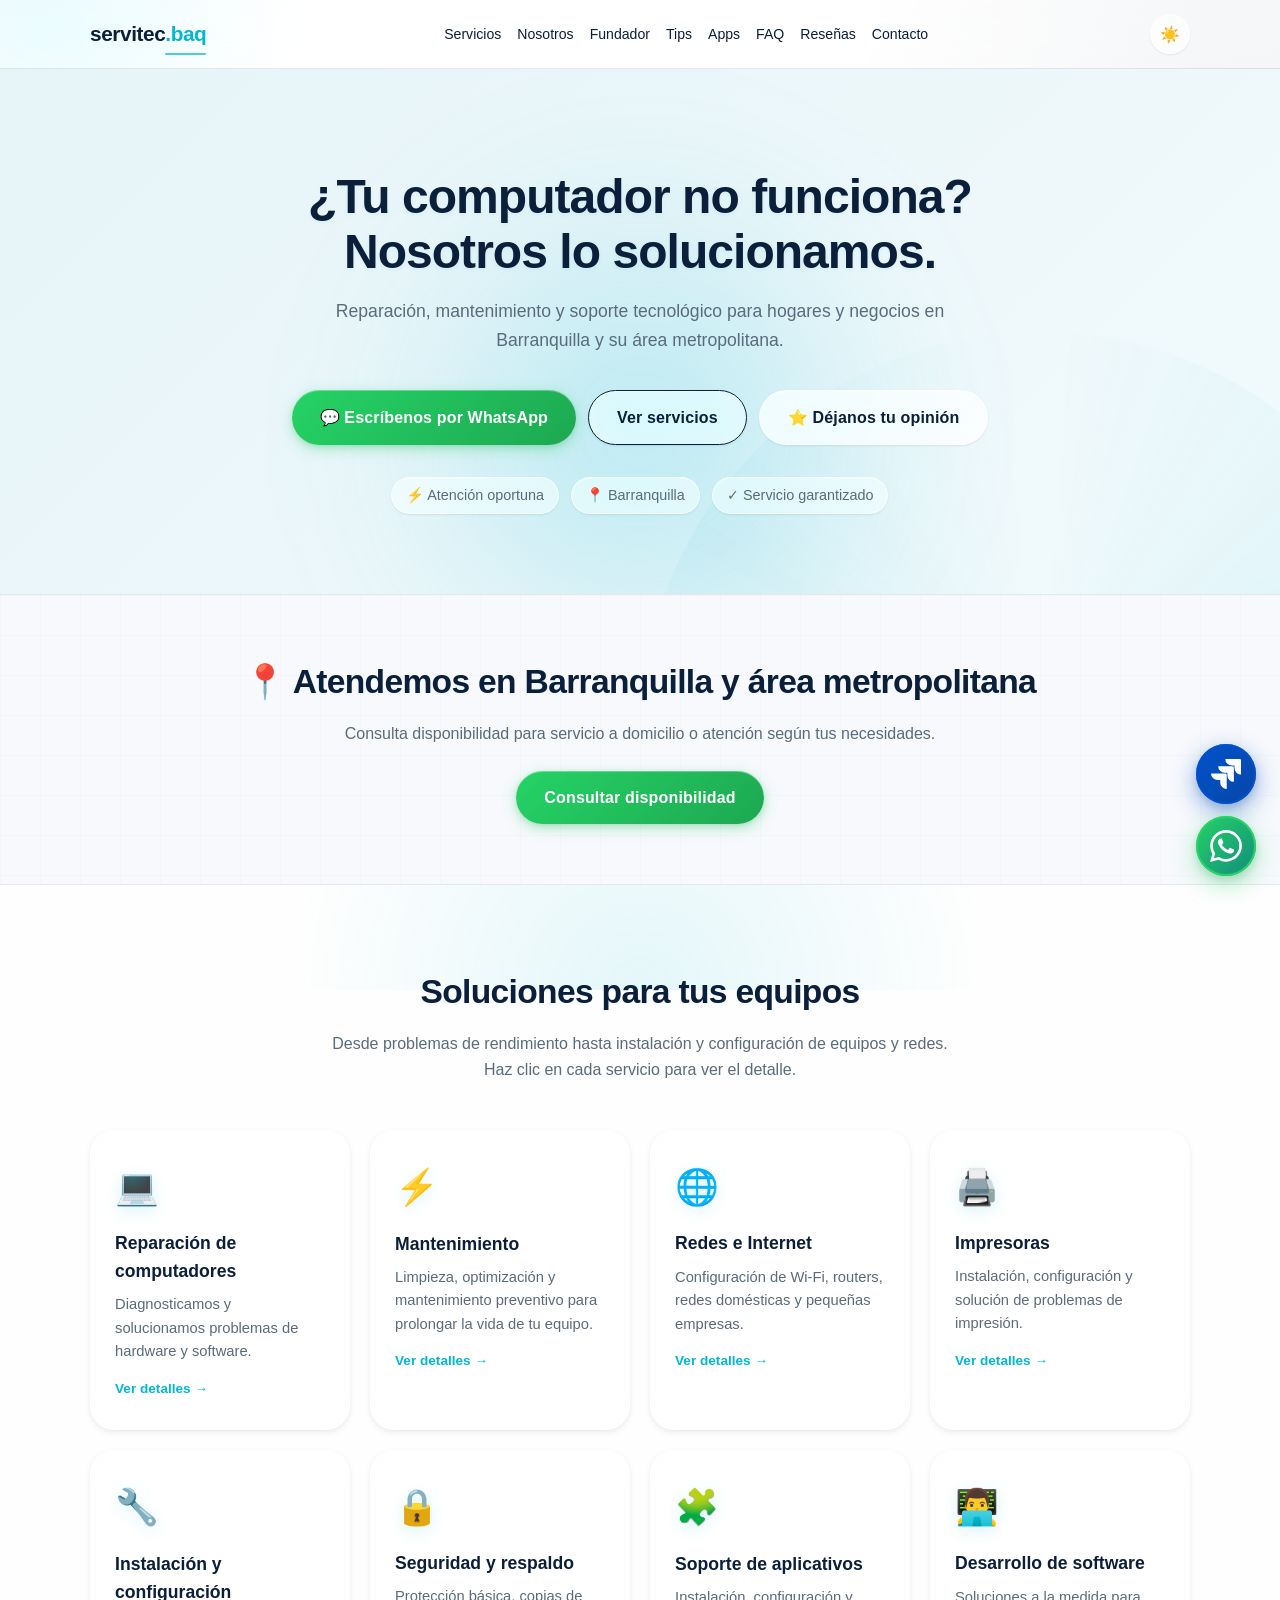
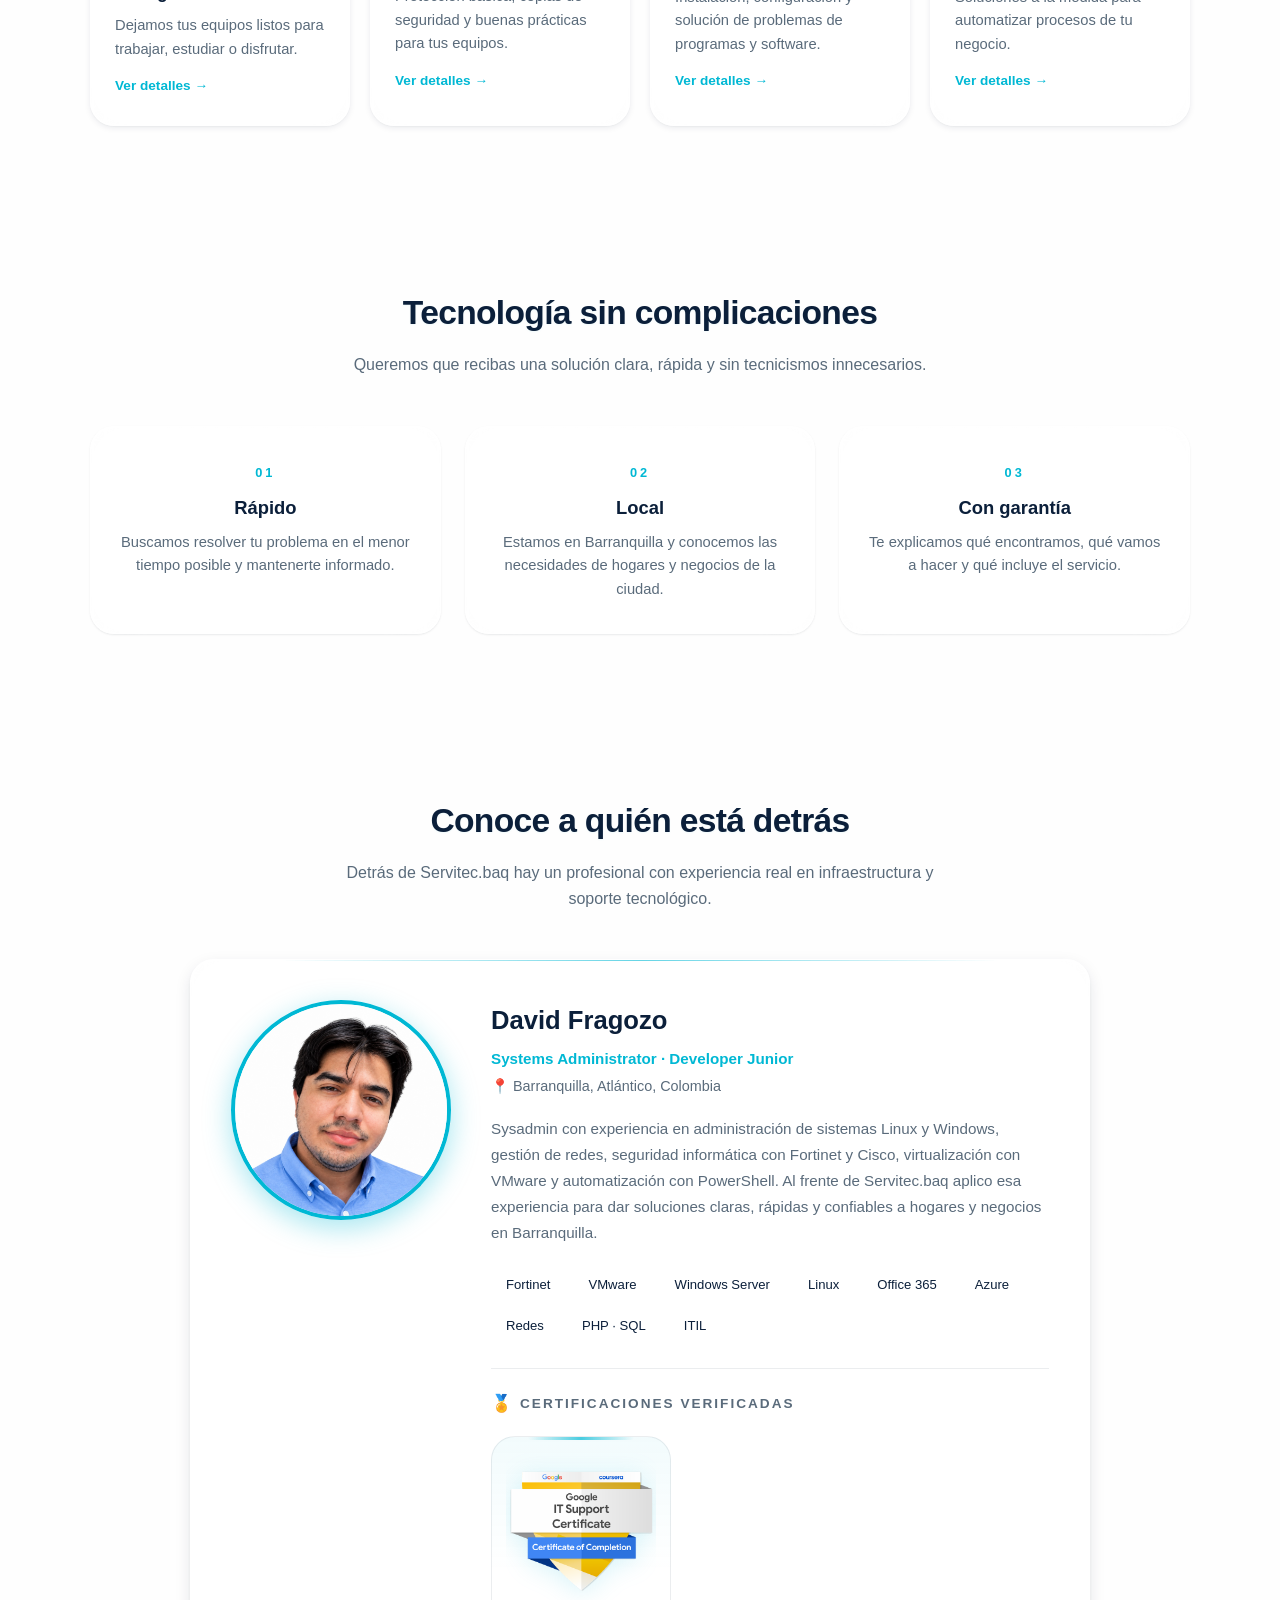
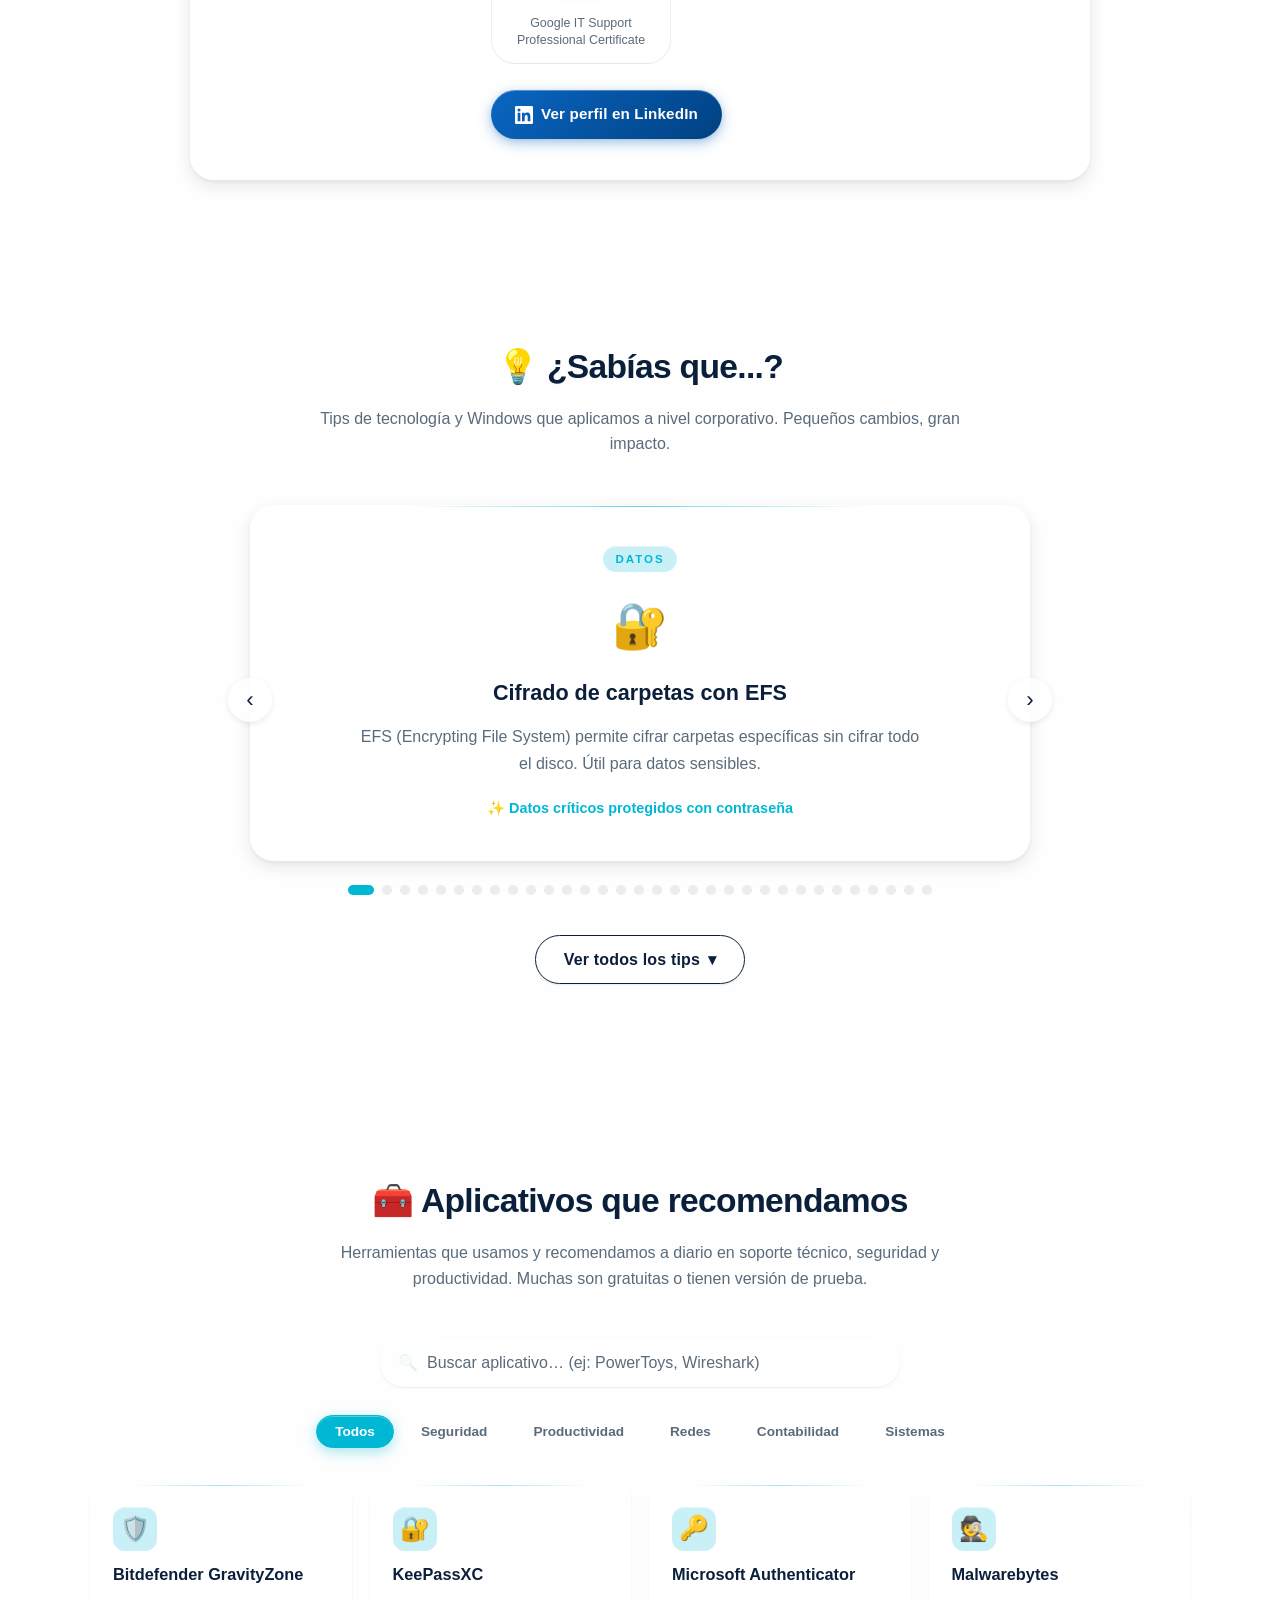
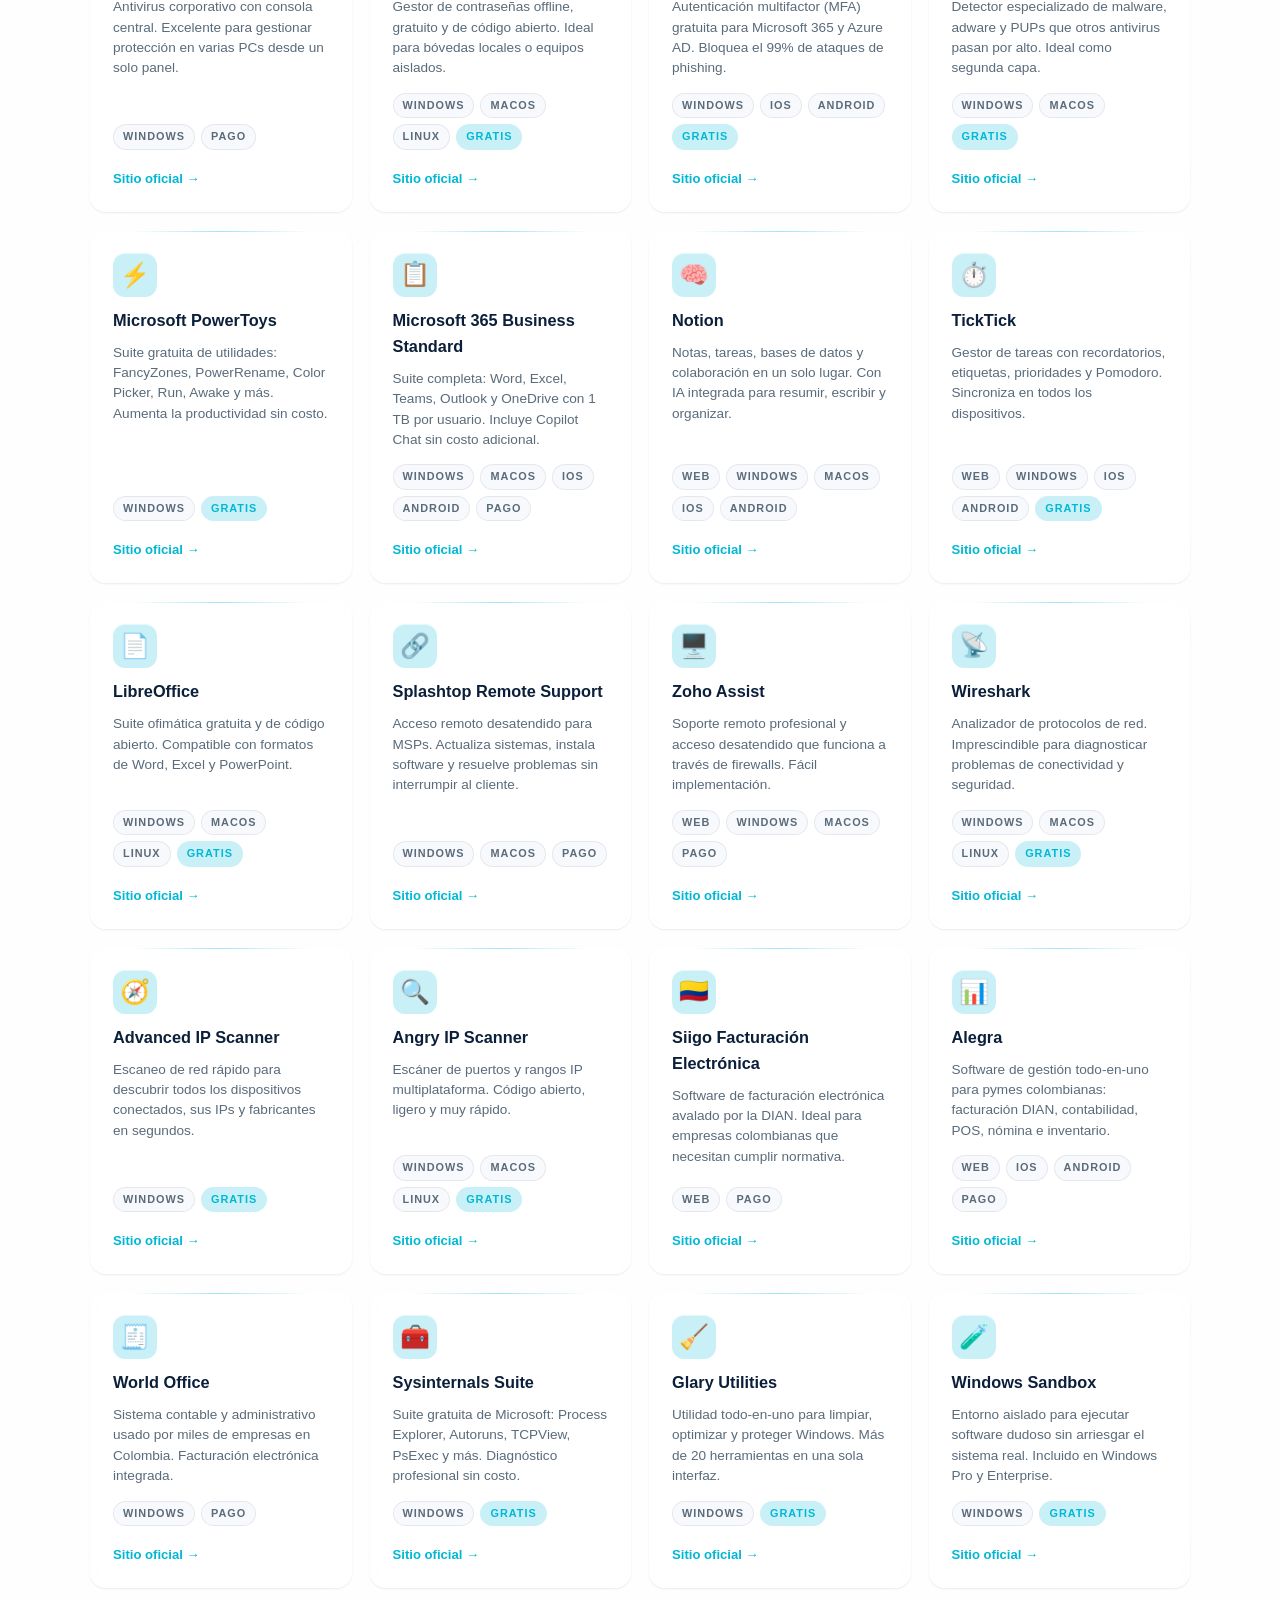
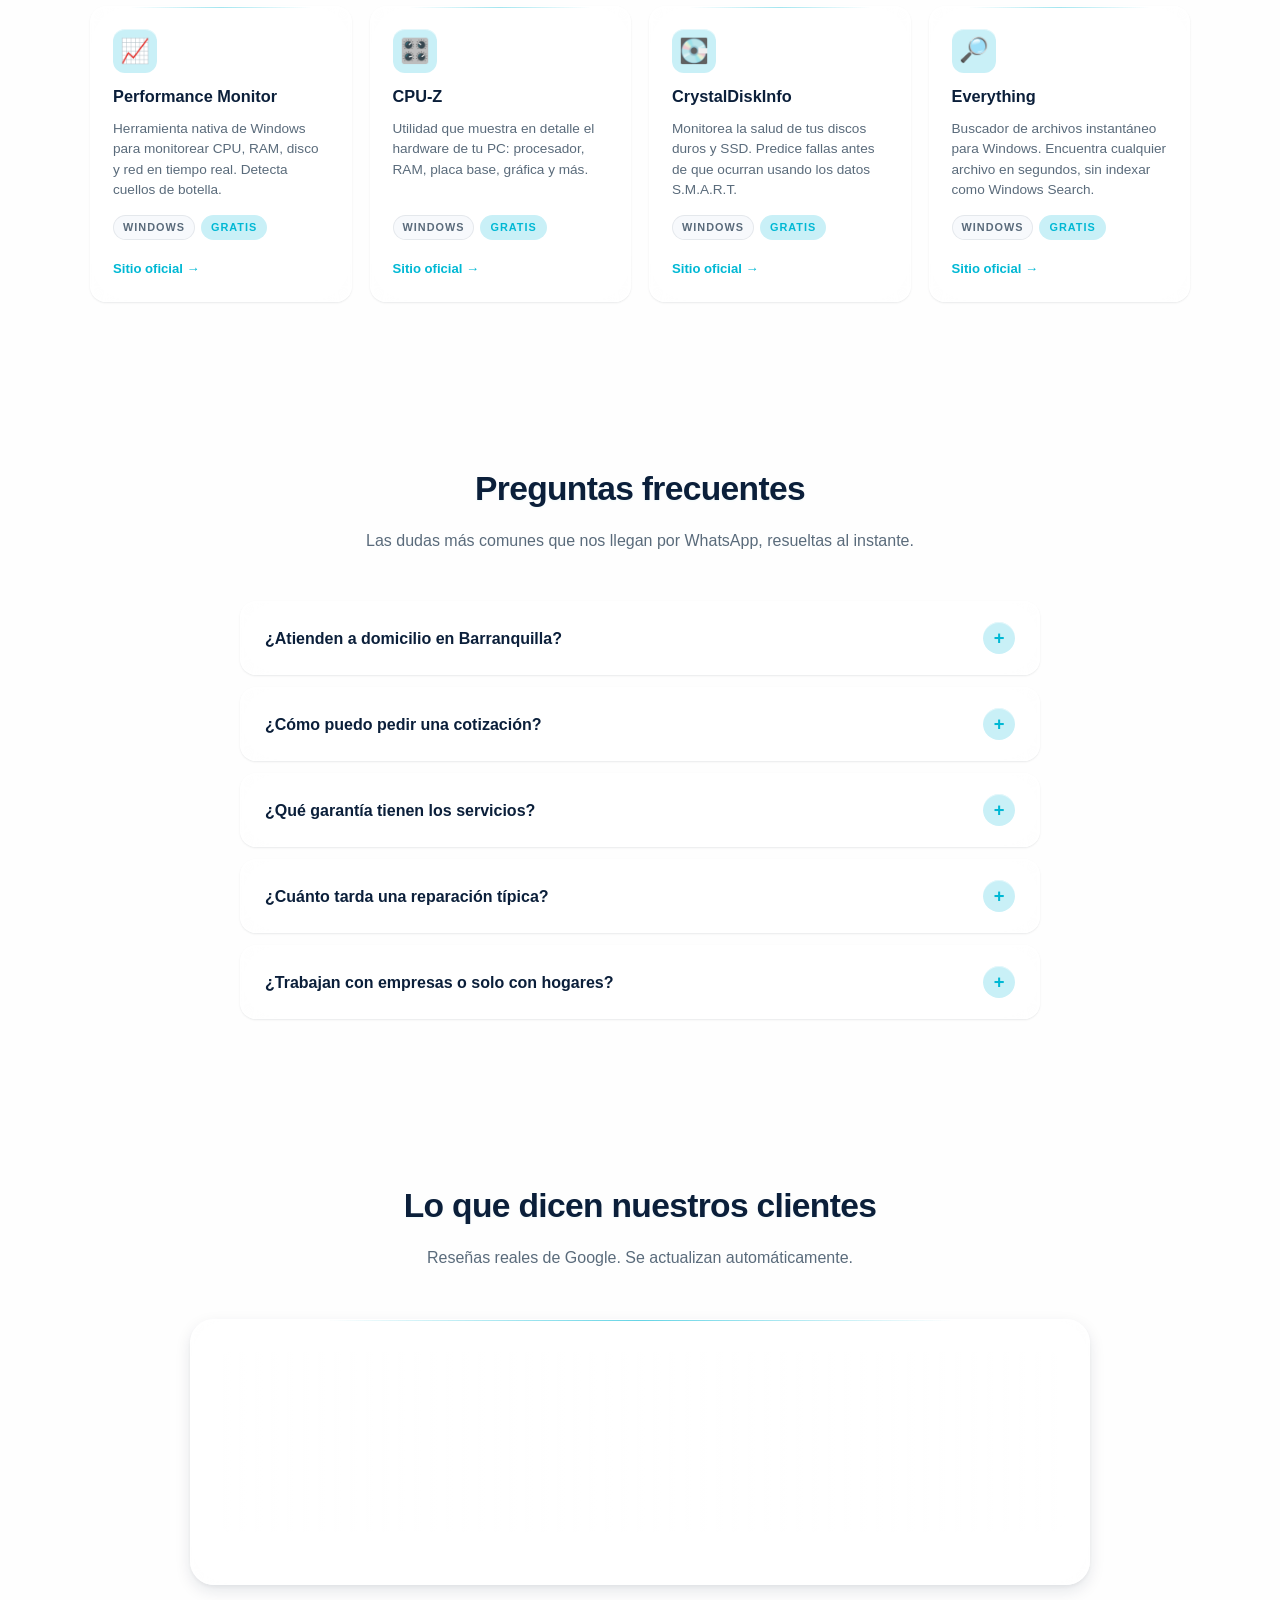
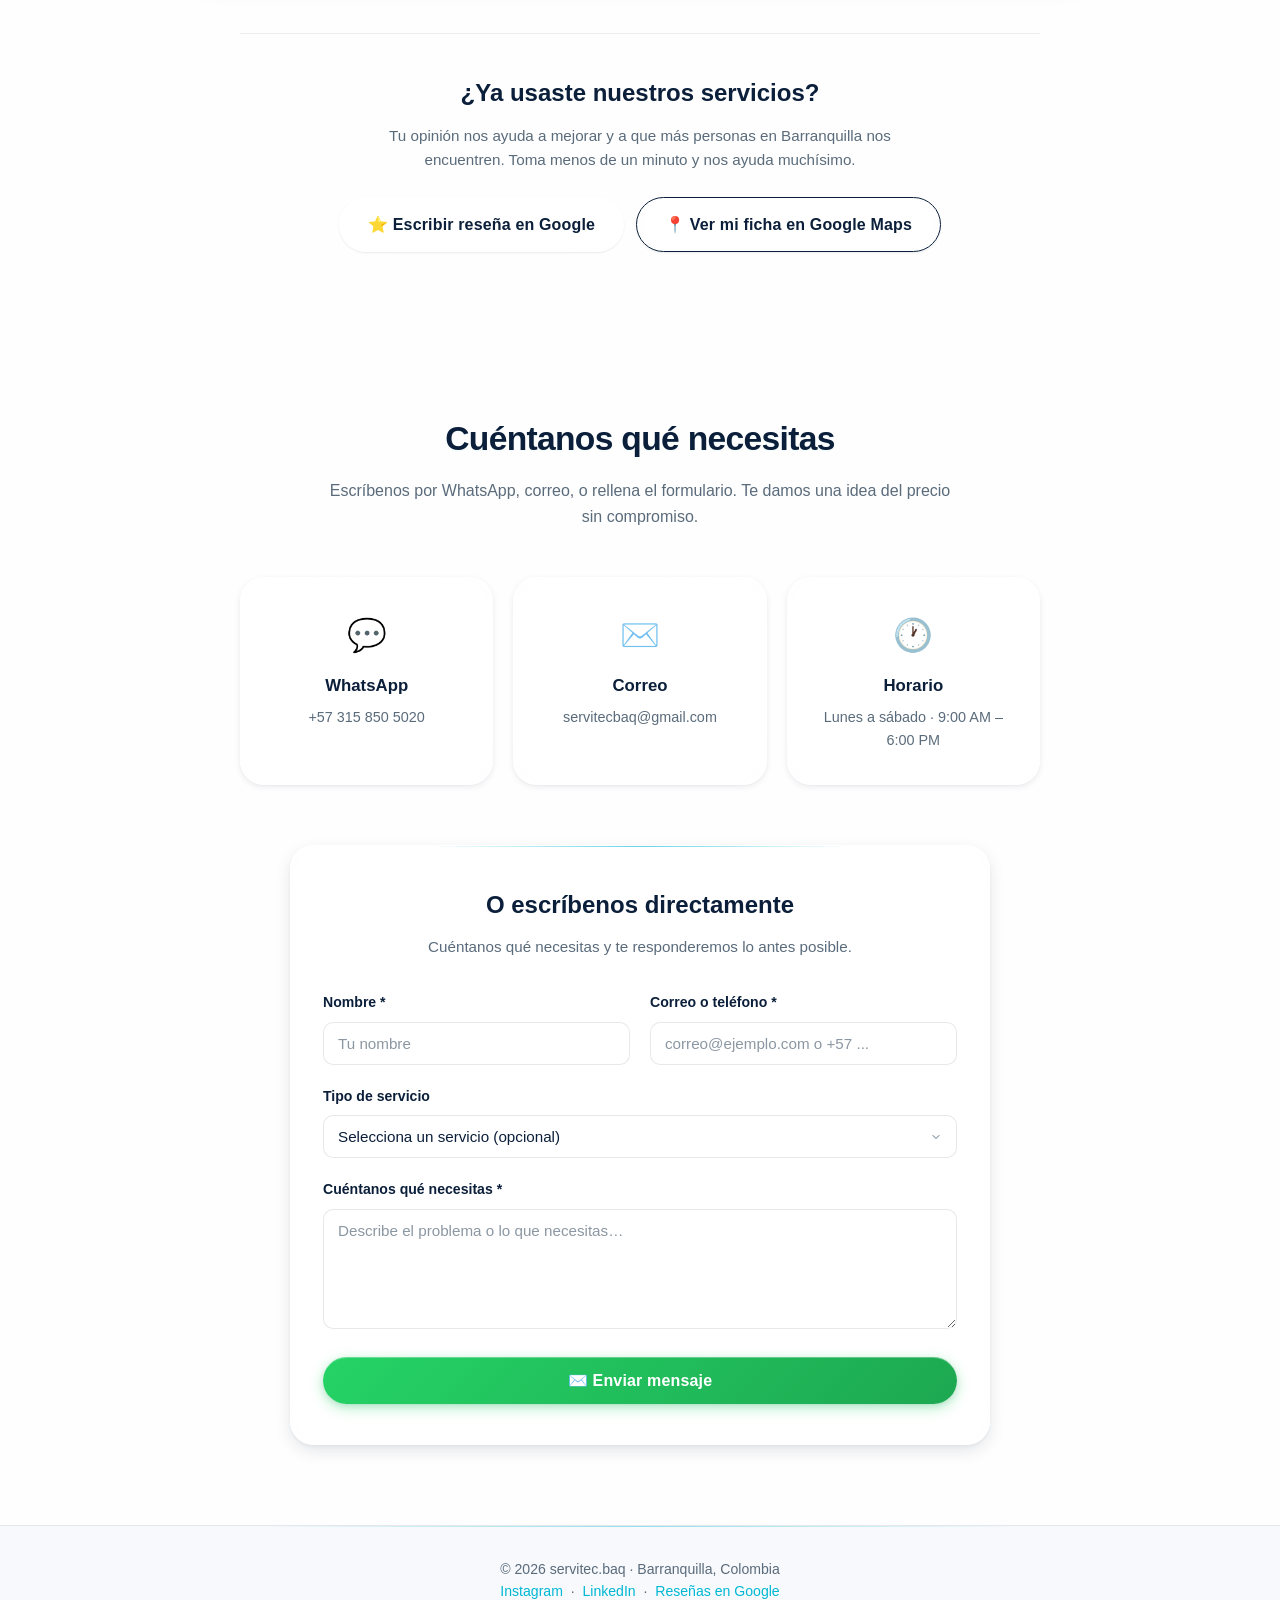
==== index.html @ e76d39bd "Updated index" ====
<!DOCTYPE html>
<html lang="es" data-theme="light">
<head>
  <meta charset="UTF-8">
  <meta name="viewport" content="width=device-width, initial-scale=1.0">

  <title>Reparación de Computadores en Barranquilla | Servitec.baq</title>
  <meta name="description" content="Servicio técnico a domicilio en Barranquilla. Reparación de computadores, redes, impresoras, soporte de aplicativos y desarrollo de software para hogares y negocios.">
  <meta name="keywords" content="reparación de computadores Barranquilla, servicio técnico a domicilio, soporte técnico Barranquilla, redes, impresoras, soporte aplicativos, desarrollo de software, tips windows corporativo">
  <meta name="author" content="Servitec.baq">
  <meta name="robots" content="index, follow">
  <meta name="theme-color" content="#0B1F3A">

  <meta name="google-site-verification" content="UroQP0TYR1nk7Vt3Ws_MzWo_x_mi3C6uYbYdDphph58" />

  <meta property="og:title" content="Servitec.baq - Reparación de Computadores en Barranquilla">
  <meta property="og:description" content="Servicio técnico a domicilio en Barranquilla y área metropolitana. Reparación, mantenimiento, soporte de aplicativos y desarrollo de software.">
  <meta property="og:type" content="website">
  <meta property="og:url" content="https://servitecbaq.com/">
  <meta property="og:locale" content="es_CO">

  <link rel="icon" href="data:image/svg+xml,<svg xmlns='http://www.w3.org/2000/svg' viewBox='0 0 100 100'><text y='.9em' font-size='90'>💻</text></svg>">
  <link rel="sitemap" type="application/xml" title="Sitemap" href="/sitemap.xml">
  <link rel="preload" href="css/styles.css" as="style">

  <script>
    (function() {
      try {
        const savedTheme = localStorage.getItem('theme');
        const prefersDark = window.matchMedia('(prefers-color-scheme: dark)').matches;
        const theme = savedTheme || (prefersDark ? 'dark' : 'light');
        document.documentElement.setAttribute('data-theme', theme);
      } catch (e) {
        document.documentElement.setAttribute('data-theme', 'light');
      }
    })();
  </script>

  <link rel="stylesheet" href="css/styles.css">

  <!-- Schema: LocalBusiness -->
  <script type="application/ld+json">
  {
    "@context": "https://schema.org",
    "@type": "LocalBusiness",
    "name": "Servitec.baq",
    "description": "Servicio técnico a domicilio en Barranquilla. Reparación de computadores, redes, impresoras, soporte de aplicativos y desarrollo de software.",
    "url": "https://servitecbaq.com/",
    "telephone": "+573158505020",
    "email": "servitecbaq@gmail.com",
    "address": {
      "@type": "PostalAddress",
      "addressLocality": "Barranquilla",
      "addressRegion": "Atlántico",
      "addressCountry": "CO"
    },
    "geo": { "@type": "GeoCoordinates", "latitude": 10.96854, "longitude": -74.78132 },
    "areaServed": [
      { "@type": "City", "name": "Barranquilla" },
      { "@type": "City", "name": "Soledad" },
      { "@type": "City", "name": "Puerto Colombia" }
    ],
    "openingHoursSpecification": [
      {
        "@type": "OpeningHoursSpecification",
        "dayOfWeek": ["Monday","Tuesday","Wednesday","Thursday","Friday","Saturday"],
        "opens": "09:00",
        "closes": "18:00"
      }
    ],
    "sameAs": [
      "https://www.instagram.com/servitec.baq",
      "https://wa.me/573158505020",
      "https://www.linkedin.com/in/davidfragozo"
    ],
    "priceRange": "$$",
    "aggregateRating": {
      "@type": "AggregateRating",
      "ratingValue": "5.0",
      "reviewCount": "3",
      "bestRating": "5",
      "worstRating": "1"
    }
  }
  </script>

  <!-- Schema: FAQPage -->
  <script type="application/ld+json">
  {
    "@context": "https://schema.org",
    "@type": "FAQPage",
    "mainEntity": [
      { "@type": "Question", "name": "¿Atienden a domicilio en Barranquilla?", "acceptedAnswer": { "@type": "Answer", "text": "Sí, trabajamos a domicilio en Barranquilla, Soledad, Puerto Colombia y municipios cercanos del área metropolitana." } },
      { "@type": "Question", "name": "¿Cómo puedo pedir una cotización?", "acceptedAnswer": { "@type": "Answer", "text": "Puedes escribirnos por WhatsApp al +57 315 850 5020 y enviarnos una foto o descripción del problema. Te damos una idea del precio sin compromiso." } },
      { "@type": "Question", "name": "¿Qué garantía tienen los servicios?", "acceptedAnswer": { "@type": "Answer", "text": "Te explicamos qué encontramos, qué vamos a hacer y qué incluye el servicio antes de realizarlo. Si algo no queda bien, lo revisamos." } },
      { "@type": "Question", "name": "¿Cuánto tarda una reparación típica?", "acceptedAnswer": { "@type": "Answer", "text": "La mayoría de servicios se resuelven el mismo día o en un plazo de 24 a 48 horas, según la complejidad y la disponibilidad de repuestos." } },
      { "@type": "Question", "name": "¿Trabajan con empresas o solo con hogares?", "acceptedAnswer": { "@type": "Answer", "text": "Atendemos ambos. Tenemos experiencia en soporte a hogares y también en infraestructura, redes y mantenimiento para pequeñas y medianas empresas de Barranquilla." } }
    ]
  }
  </script>
</head>
<body>

  <!-- Botón flotante de WhatsApp -->
  <a href="https://wa.me/573158505020?text=Hola%20Servitec.baq%2C%20necesito%20ayuda%20con%20mi%20computador"
     class="whatsapp-float"
     target="_blank"
     rel="noopener"
     aria-label="Escríbenos por WhatsApp">
    <svg xmlns="http://www.w3.org/2000/svg" viewBox="0 0 24 24" width="28" height="28" fill="currentColor" aria-hidden="true">
      <path d="M17.472 14.382c-.297-.149-1.758-.867-2.03-.967-.273-.099-.471-.148-.67.15-.197.297-.767.966-.94 1.164-.173.199-.347.223-.644.075-.297-.15-1.255-.463-2.39-1.475-.883-.788-1.48-1.761-1.653-2.059-.173-.297-.018-.458.13-.606.134-.133.298-.347.446-.52.149-.174.198-.298.298-.497.099-.198.05-.371-.025-.52-.075-.149-.669-1.612-.916-2.207-.242-.579-.487-.5-.669-.51-.173-.008-.371-.01-.57-.01-.198 0-.52.074-.792.372-.272.297-1.04 1.016-1.04 2.479 0 1.462 1.065 2.875 1.213 3.074.149.198 2.096 3.2 5.077 4.487.709.306 1.262.489 1.694.625.712.227 1.36.195 1.871.118.571-.085 1.758-.719 2.006-1.413.248-.694.248-1.289.173-1.413-.074-.124-.272-.198-.57-.347m-5.421 7.403h-.004a9.87 9.87 0 01-5.031-1.378l-.361-.214-3.741.982.998-3.648-.235-.374a9.86 9.86 0 01-1.51-5.26c.001-5.45 4.436-9.884 9.888-9.884 2.64 0 5.122 1.03 6.988 2.898a9.825 9.825 0 012.893 6.994c-.003 5.45-4.437 9.884-9.885 9.884m8.413-18.297A11.815 11.815 0 0012.05 0C5.495 0 .16 5.335.157 11.892c0 2.096.547 4.142 1.588 5.945L.057 24l6.305-1.654a11.882 11.882 0 005.683 1.448h.005c6.554 0 11.89-5.335 11.893-11.893a11.821 11.821 0 00-3.48-8.413z"/>
    </svg>
  </a>

  <!-- Botón flotante de Jira Service Management -->
  <button type="button"
          class="jira-float"
          id="jiraFloatBtn"
          aria-label="Abrir formulario de soporte técnico"
          title="Abrir ticket de soporte técnico">
    <svg xmlns="http://www.w3.org/2000/svg" viewBox="0 0 24 24" width="30" height="30" fill="currentColor" aria-hidden="true">
      <path d="M11.571 11.513H0a5.218 5.218 0 0 0 5.232 5.215h2.13v2.057A5.215 5.215 0 0 0 12.575 24V12.518a1.005 1.005 0 0 0-1.005-1.005zm5.723-5.756H5.736a5.215 5.215 0 0 0 5.215 5.214h2.129v2.058a5.218 5.218 0 0 0 5.215 5.214V6.758a1.001 1.001 0 0 0-1.001-1.001zM23.013 0H11.455a5.215 5.215 0 0 0 5.215 5.215h2.129v2.057A5.215 5.215 0 0 0 24 12.483V1.005A1.001 1.001 0 0 0 23.013 0z"/>
    </svg>
  </button>

  <!-- Header -->
  <header class="header">
    <div class="container header-inner">
      <a href="#inicio" class="logo">servitec<span>.baq</span></a>
      <nav class="nav" id="nav">
        <a href="#servicios">Servicios</a>
        <a href="#nosotros">Nosotros</a>
        <a href="#fundador">Fundador</a>
        <a href="#tips">Tips</a>
        <a href="#apps">Apps</a>
        <a href="#faq">FAQ</a>
        <a href="#resenas">Reseñas</a>
        <a href="#contacto">Contacto</a>
      </nav>
      <div class="header-actions">
        <button class="theme-toggle" id="themeToggle" aria-label="Cambiar tema claro/oscuro" title="Cambiar tema">
          <span class="theme-icon-light">☀️</span>
          <span class="theme-icon-dark">🌙</span>
        </button>
        <button class="nav-toggle" id="navToggle" aria-label="Abrir menú">☰</button>
      </div>
    </div>
  </header>

  <!-- Hero -->
  <section class="hero" id="inicio">
    <div class="container">
      <h1>¿Tu computador no funciona?<br>Nosotros lo solucionamos.</h1>
      <p class="hero-subtitle">Reparación, mantenimiento y soporte tecnológico para hogares y negocios en Barranquilla y su área metropolitana.</p>
      <div class="hero-cta">
        <a href="https://wa.me/573158505020?text=Hola%2C%20necesito%20servicio%20t%C3%A9cnico"
           class="btn btn-whatsapp" target="_blank" rel="noopener">
          💬 Escríbenos por WhatsApp
        </a>
        <a href="#servicios" class="btn btn-outline">Ver servicios</a>
        <a href="https://g.page/r/CRBuazdosaVREAE/review"
           class="btn btn-review" target="_blank" rel="noopener">
          ⭐ Déjanos tu opinión
        </a>
      </div>
      <div class="hero-badges">
        <span>⚡ Atención oportuna</span>
        <span>📍 Barranquilla</span>
        <span>✓ Servicio garantizado</span>
      </div>
    </div>
  </section>

  <!-- Cobertura -->
  <section class="coverage">
    <div class="container">
      <h2 class="section-title">📍 Atendemos en Barranquilla y área metropolitana</h2>
      <p class="section-subtitle">Consulta disponibilidad para servicio a domicilio o atención según tus necesidades.</p>
      <a href="https://wa.me/573158505020?text=Hola%2C%20quisiera%20saber%20si%20atienden%20en%20mi%20zona"
         class="btn btn-whatsapp" target="_blank" rel="noopener">
        Consultar disponibilidad
      </a>
    </div>
  </section>

  <!-- Servicios -->
  <section class="services" id="servicios">
    <div class="container">
      <h2 class="section-title">Soluciones para tus equipos</h2>
      <p class="section-subtitle">Desde problemas de rendimiento hasta instalación y configuración de equipos y redes. Haz clic en cada servicio para ver el detalle.</p>

      <div class="services-grid">
        <article class="service-card" data-service="reparacion" tabindex="0" role="button" aria-label="Ver detalle de Reparación de computadores">
          <div class="service-icon">💻</div>
          <h3>Reparación de computadores</h3>
          <p>Diagnosticamos y solucionamos problemas de hardware y software.</p>
          <span class="service-more">Ver detalles →</span>
        </article>
        <article class="service-card" data-service="mantenimiento" tabindex="0" role="button" aria-label="Ver detalle de Mantenimiento">
          <div class="service-icon">⚡</div>
          <h3>Mantenimiento</h3>
          <p>Limpieza, optimización y mantenimiento preventivo para prolongar la vida de tu equipo.</p>
          <span class="service-more">Ver detalles →</span>
        </article>
        <article class="service-card" data-service="redes" tabindex="0" role="button" aria-label="Ver detalle de Redes e Internet">
          <div class="service-icon">🌐</div>
          <h3>Redes e Internet</h3>
          <p>Configuración de Wi-Fi, routers, redes domésticas y pequeñas empresas.</p>
          <span class="service-more">Ver detalles →</span>
        </article>
        <article class="service-card" data-service="impresoras" tabindex="0" role="button" aria-label="Ver detalle de Impresoras">
          <div class="service-icon">🖨️</div>
          <h3>Impresoras</h3>
          <p>Instalación, configuración y solución de problemas de impresión.</p>
          <span class="service-more">Ver detalles →</span>
        </article>
        <article class="service-card" data-service="instalacion" tabindex="0" role="button" aria-label="Ver detalle de Instalación y configuración">
          <div class="service-icon">🔧</div>
          <h3>Instalación y configuración</h3>
          <p>Dejamos tus equipos listos para trabajar, estudiar o disfrutar.</p>
          <span class="service-more">Ver detalles →</span>
        </article>
        <article class="service-card" data-service="seguridad" tabindex="0" role="button" aria-label="Ver detalle de Seguridad y respaldo">
          <div class="service-icon">🔒</div>
          <h3>Seguridad y respaldo</h3>
          <p>Protección básica, copias de seguridad y buenas prácticas para tus equipos.</p>
          <span class="service-more">Ver detalles →</span>
        </article>
        <article class="service-card" data-service="aplicativos" tabindex="0" role="button" aria-label="Ver detalle de Soporte de aplicativos">
          <div class="service-icon">🧩</div>
          <h3>Soporte de aplicativos</h3>
          <p>Instalación, configuración y solución de problemas de programas y software.</p>
          <span class="service-more">Ver detalles →</span>
        </article>
        <article class="service-card" data-service="desarrollo" tabindex="0" role="button" aria-label="Ver detalle de Desarrollo de software">
          <div class="service-icon">👨‍💻</div>
          <h3>Desarrollo de software</h3>
          <p>Soluciones a la medida para automatizar procesos de tu negocio.</p>
          <span class="service-more">Ver detalles →</span>
        </article>
      </div>
    </div>
  </section>

  <!-- Por qué elegirnos -->
  <section class="why-us" id="nosotros">
    <div class="container">
      <h2 class="section-title">Tecnología sin complicaciones</h2>
      <p class="section-subtitle">Queremos que recibas una solución clara, rápida y sin tecnicismos innecesarios.</p>
      <div class="features-grid">
        <div class="feature">
          <span class="feature-number">01</span>
          <h3>Rápido</h3>
          <p>Buscamos resolver tu problema en el menor tiempo posible y mantenerte informado.</p>
        </div>
        <div class="feature">
          <span class="feature-number">02</span>
          <h3>Local</h3>
          <p>Estamos en Barranquilla y conocemos las necesidades de hogares y negocios de la ciudad.</p>
        </div>
        <div class="feature">
          <span class="feature-number">03</span>
          <h3>Con garantía</h3>
          <p>Te explicamos qué encontramos, qué vamos a hacer y qué incluye el servicio.</p>
        </div>
      </div>
    </div>
  </section>

  <!-- Fundador -->
  <section class="founder" id="fundador">
    <div class="container">
      <h2 class="section-title">Conoce a quién está detrás</h2>
      <p class="section-subtitle">Detrás de Servitec.baq hay un profesional con experiencia real en infraestructura y soporte tecnológico.</p>

      <div class="founder-card">
        <div class="founder-photo">
          <img src="img/david.jpg" alt="David Fragozo, fundador de Servitec.baq" loading="lazy" decoding="async">
        </div>
        <div class="founder-info">
          <h3>David Fragozo</h3>
          <p class="founder-role">Systems Administrator · Developer Junior</p>
          <p class="founder-location">📍 Barranquilla, Atlántico, Colombia</p>
          <p class="founder-bio">
            Sysadmin con experiencia en administración de sistemas Linux y Windows, gestión de redes,
            seguridad informática con Fortinet y Cisco, virtualización con VMware y automatización con PowerShell.
            Al frente de Servitec.baq aplico esa experiencia para dar soluciones claras, rápidas y confiables
            a hogares y negocios en Barranquilla.
          </p>
          <div class="founder-skills">
            <span>Fortinet</span>
            <span>VMware</span>
            <span>Windows Server</span>
            <span>Linux</span>
            <span>Office 365</span>
            <span>Azure</span>
            <span>Redes</span>
            <span>PHP · SQL</span>
            <span>ITIL</span>
          </div>

          <div class="founder-certs">
            <h4 class="founder-certs-title">
              <span aria-hidden="true">🏅</span> Certificaciones verificadas
            </h4>
            <div class="founder-certs-grid">
              <a href="https://www.credly.com/badges/c98f5dc1-7de0-4c18-96d7-27d513a103b8"
                 class="cert-badge"
                 target="_blank"
                 rel="noopener"
                 aria-label="Ver certificación Google IT Support Professional Certificate en Credly">
                <div class="cert-embed">
                  <img src="img/google-it-support.png"
                       alt="Badge de Google IT Support Professional Certificate"
                       loading="lazy"
                       decoding="async"
                       width="1000"
                       height="1000">
                </div>
                <p class="cert-name">Google IT Support Professional Certificate</p>
              </a>
            </div>
          </div>

          <a href="https://www.linkedin.com/in/davidfragozo"
             class="btn btn-linkedin" target="_blank" rel="noopener">
            <svg xmlns="http://www.w3.org/2000/svg" width="18" height="18" viewBox="0 0 24 24" fill="currentColor" aria-hidden="true">
              <path d="M20.447 20.452h-3.554v-5.569c0-1.328-.027-3.037-1.852-3.037-1.853 0-2.136 1.445-2.136 2.939v5.667H9.351V9h3.414v1.561h.046c.477-.9 1.637-1.85 3.37-1.85 3.601 0 4.267 2.37 4.267 5.455v6.286zM5.337 7.433a2.062 2.062 0 01-2.063-2.065 2.063 2.063 0 112.063 2.065zm1.782 13.019H3.555V9h3.564v11.452zM22.225 0H1.771C.792 0 0 .774 0 1.729v20.542C0 23.227.792 24 1.771 24h20.451C23.2 24 24 23.227 24 22.271V1.729C24 .774 23.2 0 22.222 0h.003z"/>
            </svg>
            Ver perfil en LinkedIn
          </a>
        </div>
      </div>
    </div>
  </section>

  <!-- Tips -->
  <section class="tips" id="tips">
    <div class="container">
      <h2 class="section-title">💡 ¿Sabías que...?</h2>
      <p class="section-subtitle">
        Tips de tecnología y Windows que aplicamos a nivel corporativo. Pequeños cambios, gran impacto.
      </p>

      <div class="tip-carousel" id="tipCarousel">
        <div class="tip-track" id="tipTrack"></div>
        <button class="tip-nav tip-nav-prev" id="tipPrev" aria-label="Tip anterior">‹</button>
        <button class="tip-nav tip-nav-next" id="tipNext" aria-label="Tip siguiente">›</button>
        <div class="tip-dots" id="tipDots"></div>
      </div>

      <button class="btn btn-outline tips-expand-btn" id="tipsExpandBtn" aria-expanded="false">
        <span class="tips-expand-text">Ver todos los tips</span> <span class="tips-expand-icon">▾</span>
      </button>

      <div class="tips-grid-wrapper" id="tipsGridWrapper">
        <div class="tips-grid" id="tipsGrid"></div>
      </div>
    </div>
  </section>

  <!-- Aplicativos -->
  <section class="apps" id="apps">
    <div class="container">
      <h2 class="section-title">🧰 Aplicativos que recomendamos</h2>
      <p class="section-subtitle">
        Herramientas que usamos y recomendamos a diario en soporte técnico, seguridad y productividad.
        Muchas son gratuitas o tienen versión de prueba.
      </p>

      <div class="apps-search">
        <input type="search" id="appsSearch" class="apps-search-input"
               placeholder="Buscar aplicativo… (ej: PowerToys, Wireshark)"
               aria-label="Buscar aplicativo">
      </div>

      <div class="apps-filters" id="appsFilters">
        <button class="apps-filter active" data-category="all">Todos</button>
      </div>

      <div class="apps-grid" id="appsGrid"></div>

      <p class="apps-empty" id="appsEmpty" hidden>
        No encontramos aplicativos con ese criterio. Prueba con otra búsqueda.
      </p>
    </div>
  </section>

  <!-- FAQ -->
  <section class="faq" id="faq">
    <div class="container">
      <h2 class="section-title">Preguntas frecuentes</h2>
      <p class="section-subtitle">Las dudas más comunes que nos llegan por WhatsApp, resueltas al instante.</p>

      <div class="faq-list">
        <details class="faq-item">
          <summary>
            <span>¿Atienden a domicilio en Barranquilla?</span>
            <span class="faq-icon" aria-hidden="true">+</span>
          </summary>
          <div class="faq-answer">
            Sí, trabajamos a domicilio en Barranquilla, Soledad, Puerto Colombia y municipios cercanos del área metropolitana.
          </div>
        </details>
        <details class="faq-item">
          <summary>
            <span>¿Cómo puedo pedir una cotización?</span>
            <span class="faq-icon" aria-hidden="true">+</span>
          </summary>
          <div class="faq-answer">
            Puedes escribirnos por WhatsApp al +57 315 850 5020 y enviarnos una foto o descripción del problema. Te damos una idea del precio sin compromiso.
          </div>
        </details>
        <details class="faq-item">
          <summary>
            <span>¿Qué garantía tienen los servicios?</span>
            <span class="faq-icon" aria-hidden="true">+</span>
          </summary>
          <div class="faq-answer">
            Te explicamos qué encontramos, qué vamos a hacer y qué incluye el servicio antes de realizarlo. Si algo no queda bien, lo revisamos.
          </div>
        </details>
        <details class="faq-item">
          <summary>
            <span>¿Cuánto tarda una reparación típica?</span>
            <span class="faq-icon" aria-hidden="true">+</span>
          </summary>
          <div class="faq-answer">
            La mayoría de servicios se resuelven el mismo día o en un plazo de 24 a 48 horas, según la complejidad y la disponibilidad de repuestos.
          </div>
        </details>
        <details class="faq-item">
          <summary>
            <span>¿Trabajan con empresas o solo con hogares?</span>
            <span class="faq-icon" aria-hidden="true">+</span>
          </summary>
          <div class="faq-answer">
            Atendemos ambos. Tenemos experiencia en soporte a hogares y también en infraestructura, redes y mantenimiento para pequeñas y medianas empresas de Barranquilla.
          </div>
        </details>
      </div>
    </div>
  </section>

  <!-- Reseñas -->
  <section class="reviews" id="resenas">
    <div class="container">
      <h2 class="section-title">Lo que dicen nuestros clientes</h2>
      <p class="section-subtitle">Reseñas reales de Google. Se actualizan automáticamente.</p>

      <div class="grwidget-wrapper">
        <div class="grwidget-embed" data-grwidget-key="G0gOrv6WNkt5ry1ARyK4NQHH" id="grWidgetContainer"></div>
      </div>

      <div class="reviews-cta-inner">
        <h3 class="reviews-cta-title">¿Ya usaste nuestros servicios?</h3>
        <p class="reviews-cta-subtitle">
          Tu opinión nos ayuda a mejorar y a que más personas en Barranquilla nos encuentren.
          Toma menos de un minuto y nos ayuda muchísimo.
        </p>
        <div class="reviews-cta-buttons">
          <a href="https://g.page/r/CRBuazdosaVREAE/review"
             class="btn btn-review" target="_blank" rel="noopener">
            ⭐ Escribir reseña en Google
          </a>
          <a href="https://maps.app.goo.gl/bVDcFfRkvRaywEDJ7"
             class="btn btn-outline" target="_blank" rel="noopener">
            📍 Ver mi ficha en Google Maps
          </a>
        </div>
      </div>
    </div>
  </section>

  <!-- Contacto -->
  <section class="contact" id="contacto">
    <div class="container">
      <h2 class="section-title">Cuéntanos qué necesitas</h2>
      <p class="section-subtitle">Escríbenos por WhatsApp, correo, o rellena el formulario. Te damos una idea del precio sin compromiso.</p>

      <div class="contact-grid">
        <a href="https://wa.me/573158505020?text=Hola%20Servitec.baq%2C%20necesito%20un%20servicio"
           class="contact-card" target="_blank" rel="noopener">
          <span class="contact-icon">💬</span>
          <h3>WhatsApp</h3>
          <p>+57 315 850 5020</p>
        </a>
        <a href="mailto:servitecbaq@gmail.com" class="contact-card">
          <span class="contact-icon">✉️</span>
          <h3>Correo</h3>
          <p>servitecbaq@gmail.com</p>
        </a>
        <div class="contact-card">
          <span class="contact-icon">🕐</span>
          <h3>Horario</h3>
          <p>Lunes a sábado · 9:00 AM – 6:00 PM</p>
        </div>
      </div>

      <!-- Formulario de contacto (Web3Forms) -->
      <div class="contact-form-wrapper">
        <h3 class="contact-form-title">O escríbenos directamente</h3>
        <p class="contact-form-subtitle">
          Cuéntanos qué necesitas y te responderemos lo antes posible.
        </p>

        <form
          action="https://api.web3forms.com/submit"
          method="POST"
          class="contact-form"
          id="contactForm"
        >
          <input type="hidden" name="access_key" value="59cca39b-b622-4efd-a919-7bc2be70da10">
          <input type="hidden" name="subject" value="Nuevo mensaje desde servitec.baq">
          <input type="checkbox" name="botcheck" style="display: none !important;" tabindex="-1" autocomplete="off">

          <div class="form-row">
            <div class="form-field">
              <label for="form-name">Nombre *</label>
              <input type="text" id="form-name" name="name" required placeholder="Tu nombre" autocomplete="name">
            </div>
            <div class="form-field">
              <label for="form-contact">Correo o teléfono *</label>
              <input type="text" id="form-contact" name="contact" required placeholder="correo@ejemplo.com o +57 ..." autocomplete="email">
            </div>
          </div>

          <div class="form-field">
            <label for="form-service">Tipo de servicio</label>
            <select id="form-service" name="service">
              <option value="">Selecciona un servicio (opcional)</option>
              <option value="Reparación de computadores">Reparación de computadores</option>
              <option value="Mantenimiento">Mantenimiento</option>
              <option value="Redes e Internet">Redes e Internet</option>
              <option value="Impresoras">Impresoras</option>
              <option value="Instalación y configuración">Instalación y configuración</option>
              <option value="Seguridad y respaldo">Seguridad y respaldo</option>
              <option value="Soporte de aplicativos">Soporte de aplicativos</option>
              <option value="Desarrollo de software">Desarrollo de software</option>
              <option value="Otro">Otro</option>
            </select>
          </div>

          <div class="form-field">
            <label for="form-message">Cuéntanos qué necesitas *</label>
            <textarea id="form-message" name="message" required rows="5" placeholder="Describe el problema o lo que necesitas…"></textarea>
          </div>

          <button type="submit" class="btn btn-whatsapp form-submit" id="formSubmit">
            ✉️ Enviar mensaje
          </button>

          <p class="form-status" id="formStatus" hidden></p>
        </form>
      </div>
    </div>
  </section>

  <!-- Footer -->
  <footer class="footer">
    <div class="container">
      <p>© 2026 servitec.baq · Barranquilla, Colombia</p>
      <p>
        <a href="https://www.instagram.com/servitec.baq" target="_blank" rel="noopener">Instagram</a>
        &nbsp;·&nbsp;
        <a href="https://www.linkedin.com/in/davidfragozo" target="_blank" rel="noopener">LinkedIn</a>
        &nbsp;·&nbsp;
        <a href="https://g.page/r/CRBuazdosaVREAE/review" target="_blank" rel="noopener">Reseñas en Google</a>
      </p>
    </div>
  </footer>

  <!-- Modal -->
  <div class="modal" id="serviceModal" aria-hidden="true" role="dialog" aria-modal="true" aria-labelledby="modalTitle">
    <div class="modal-overlay" data-close-modal></div>
    <div class="modal-box" role="document">
      <button class="modal-close" id="modalClose" aria-label="Cerrar">✕</button>
      <div class="modal-icon" id="modalIcon">💻</div>
      <h3 class="modal-title" id="modalTitle">Título</h3>
      <p class="modal-desc" id="modalDesc">Descripción</p>
      <ul class="modal-list" id="modalList"></ul>
      <a href="https://wa.me/573158505020?text=Hola%2C%20quiero%20informaci%C3%B3n%20sobre%20este%20servicio"
         class="btn btn-whatsapp modal-cta" target="_blank" rel="noopener">
        💬 Consultar por WhatsApp
      </a>
    </div>
  </div>

  <script src="js/main.js"></script>
</body>
</html>
---- css/styles.css ----
/* ============================================
   RESET
   ============================================ */
*, *::before, *::after {
  box-sizing: border-box;
  margin: 0;
  padding: 0;
}

/* ============================================
   VARIABLES - MODO CLARO
   ============================================ */
:root {
  --md-primary: #0B1F3A;
  --md-primary-container: #D6E4F0;
  --md-secondary: #00B8D4;
  --md-secondary-container: #C9F0F7;
  --md-surface: #fefefe;
  --md-surface-1: #f7f9fc;
  --md-surface-2: #eef2f7;
  --md-on-surface: #0B1F3A;
  --md-on-surface-variant: #5A6B7B;
  --md-outline: rgba(11,31,58,0.08);
  --md-outline-strong: rgba(11,31,58,0.18);

  --acrylic-bg: rgba(255,255,255,0.55);
  --acrylic-bg-strong: rgba(255,255,255,0.75);
  --acrylic-border: rgba(255,255,255,0.6);
  --acrylic-border-dark: rgba(11,31,58,0.10);
  --acrylic-blur: blur(24px) saturate(200%);

  --color-primary: var(--md-primary);
  --color-accent: var(--md-secondary);
  --color-text: var(--md-on-surface);
  --color-text-light: var(--md-on-surface-variant);
  --color-bg: var(--md-surface);
  --color-bg-alt: var(--md-surface-1);
  --color-card-bg: rgba(255,255,255,0.65);
  --color-card-solid: #ffffff;
  --color-header-bg: rgba(255,255,255,0.55);
  --color-hero-gradient: linear-gradient(135deg, #E6F4F8 0%, #F2FAFC 50%, #ffffff 100%);
  --color-border: var(--md-outline);

  --texture-grid:
    linear-gradient(rgba(11,31,58,0.035) 1px, transparent 1px),
    linear-gradient(90deg, rgba(11,31,58,0.035) 1px, transparent 1px);
  --texture-grid-size: 40px 40px;
  --texture-dots: radial-gradient(circle, rgba(11,31,58,0.07) 1px, transparent 1px);
  --texture-dots-size: 22px 22px;

  --elev-1: 0 1px 2px rgba(11,31,58,0.06), 0 1px 3px rgba(11,31,58,0.04);
  --elev-2: 0 2px 6px rgba(11,31,58,0.08), 0 1px 2px rgba(11,31,58,0.04);
  --elev-3: 0 6px 16px rgba(11,31,58,0.10), 0 2px 4px rgba(11,31,58,0.05);
  --elev-4: 0 12px 28px rgba(11,31,58,0.12), 0 4px 8px rgba(11,31,58,0.06);
  --shadow: var(--elev-2);

  --radius: 16px;
  --radius-sm: 10px;
  --radius-lg: 24px;
  --radius-full: 999px;

  --max-width: 1100px;
  --transition: cubic-bezier(0.2, 0, 0, 1);
  --ease-out: cubic-bezier(0.16, 1, 0.3, 1);
  --ease-material: cubic-bezier(0.4, 0, 0.2, 1);

  --header-offset: 72px;
  --whatsapp-pulse: pulseScale 3s ease-in-out infinite;
}

/* ============================================
   VARIABLES - MODO OSCURO
   ============================================ */
[data-theme="dark"] {
  --md-primary: #E6F4F8;
  --md-primary-container: #1A3A5C;
  --md-secondary: #00B8D4;
  --md-secondary-container: #0F3A47;
  --md-surface: #0A1524;
  --md-surface-1: #0F1E33;
  --md-surface-2: #142844;
  --md-on-surface: #E6F4F8;
  --md-on-surface-variant: #A0B8CC;
  --md-outline: rgba(255,255,255,0.08);
  --md-outline-strong: rgba(255,255,255,0.15);

  --acrylic-bg: rgba(15,30,51,0.5);
  --acrylic-bg-strong: rgba(15,30,51,0.75);
  --acrylic-border: rgba(0,184,212,0.18);
  --acrylic-border-dark: rgba(0,184,212,0.15);

  --color-primary: var(--md-primary);
  --color-accent: var(--md-secondary);
  --color-text: var(--md-on-surface);
  --color-text-light: var(--md-on-surface-variant);
  --color-bg: var(--md-surface);
  --color-bg-alt: var(--md-surface-1);
  --color-card-bg: rgba(20,40,68,0.6);
  --color-card-solid: #142844;
  --color-header-bg: rgba(10,21,36,0.55);
  --color-hero-gradient: linear-gradient(135deg, #0F1E33 0%, #0A1524 50%, #0A1524 100%);
  --color-border: var(--md-outline);

  --texture-grid:
    linear-gradient(rgba(0,184,212,0.04) 1px, transparent 1px),
    linear-gradient(90deg, rgba(0,184,212,0.04) 1px, transparent 1px);
  --texture-dots: radial-gradient(circle, rgba(0,184,212,0.08) 1px, transparent 1px);

  --elev-1: 0 1px 2px rgba(0,0,0,0.3);
  --elev-2: 0 2px 6px rgba(0,0,0,0.4);
  --elev-3: 0 6px 16px rgba(0,0,0,0.5);
  --elev-4: 0 12px 28px rgba(0,0,0,0.6);
  --shadow: var(--elev-2);
}

/* ============================================
   BASE
   ============================================ */
html {
  scroll-behavior: smooth;
  -webkit-text-size-adjust: 100%;
  scroll-padding-top: var(--header-offset);
}

body {
  font-family: -apple-system, BlinkMacSystemFont, 'Segoe UI', Roboto, 'Helvetica Neue', sans-serif;
  color: var(--color-text);
  background: var(--color-bg);
  line-height: 1.6;
  font-size: 16px;
  -webkit-font-smoothing: antialiased;
  -moz-osx-font-smoothing: grayscale;
  transition: background-color 0.3s var(--transition), color 0.3s var(--transition);
  min-height: 100vh;
  position: relative;
  overflow-x: hidden;
}

body.modal-open,
body.nav-open {
  overflow: hidden;
}

body::before {
  content: "";
  position: fixed;
  inset: -10%;
  background:
    radial-gradient(600px circle at 10% 5%, rgba(0,184,212,0.15), transparent 45%),
    radial-gradient(800px circle at 90% 20%, rgba(11,31,58,0.10), transparent 50%),
    radial-gradient(700px circle at 50% 100%, rgba(0,184,212,0.10), transparent 50%);
  pointer-events: none;
  z-index: 0;
  animation: bgShift 25s ease-in-out infinite alternate;
  will-change: transform;
}

[data-theme="dark"] body::before {
  background:
    radial-gradient(600px circle at 10% 5%, rgba(0,184,212,0.20), transparent 45%),
    radial-gradient(800px circle at 90% 20%, rgba(100,150,255,0.12), transparent 50%),
    radial-gradient(700px circle at 50% 100%, rgba(0,184,212,0.12), transparent 50%);
}

body::after {
  content: "";
  position: fixed;
  inset: 0;
  background-image: var(--texture-grid);
  background-size: var(--texture-grid-size);
  opacity: 0.6;
  pointer-events: none;
  z-index: 0;
  mask-image: radial-gradient(ellipse at center, black 20%, transparent 75%);
  -webkit-mask-image: radial-gradient(ellipse at center, black 20%, transparent 75%);
  animation: dotPulse 8s ease-in-out infinite;
}

@keyframes bgShift {
  0%   { transform: translate3d(0, 0, 0) scale(1); }
  100% { transform: translate3d(-3%, -2%, 0) scale(1.05); }
}

.container {
  width: 90%;
  max-width: var(--max-width);
  margin: 0 auto;
  position: relative;
  z-index: 1;
}

/* ============================================
   KEYFRAMES
   ============================================ */
@keyframes fadeUp {
  from { opacity: 0; transform: translateY(24px); }
  to   { opacity: 1; transform: translateY(0); }
}
@keyframes floatY {
  0%, 100% { transform: translateY(0); }
  50%      { transform: translateY(-8px); }
}
@keyframes pulseScale {
  0%, 100% { transform: translateZ(0) scale(1); }
  50%      { transform: translateZ(0) scale(1.05); }
}
@keyframes gradientMove {
  0%   { background-position: 0% 50%; }
  100% { background-position: 100% 50%; }
}
@keyframes shimmer {
  0%   { background-position: -200% 0; }
  100% { background-position: 200% 0; }
}
@keyframes glowPulse {
  0%, 100% { opacity: 0.4; }
  50%      { opacity: 0.7; }
}
@keyframes logoPulse {
  0%, 100% { transform: scaleX(1); opacity: 0.7; }
  50%      { transform: scaleX(1.3); opacity: 1; }
}
@keyframes heroBadgeFloat {
  0%, 100% { transform: translateY(0); }
  50%      { transform: translateY(-6px); }
}
@keyframes auraRotate {
  0%   { transform: translate(-50%, -50%) rotate(0deg); }
  100% { transform: translate(-50%, -50%) rotate(360deg); }
}
@keyframes dotPulse {
  0%, 100% { opacity: 0.4; }
  50%      { opacity: 0.7; }
}
@keyframes ringExpand {
  0% {
    transform: scale(1);
    opacity: 0.6;
  }
  100% {
    transform: scale(1.8);
    opacity: 0;
  }
}

/* ============================================
   REVEAL ON SCROLL
   ============================================ */
.reveal {
  opacity: 0;
  transform: translateY(24px);
  transition: opacity 0.7s var(--ease-out), transform 0.7s var(--ease-out);
}
.reveal.visible { opacity: 1; transform: translateY(0); }
.reveal-delay-1 { transition-delay: 0.06s; }
.reveal-delay-2 { transition-delay: 0.12s; }
.reveal-delay-3 { transition-delay: 0.18s; }
.reveal-delay-4 { transition-delay: 0.24s; }
.reveal-delay-5 { transition-delay: 0.30s; }
.reveal-delay-6 { transition-delay: 0.36s; }
.reveal-delay-7 { transition-delay: 0.42s; }
.reveal-delay-8 { transition-delay: 0.48s; }

/* ============================================
   WHATSAPP FLOTANTE
   ============================================ */
.whatsapp-float {
  position: fixed;
  bottom: 24px;
  right: 24px;
  width: 60px;
  height: 60px;
  background: linear-gradient(135deg, #25d366 0%, #128c7e 100%);
  color: #fff;
  border-radius: 50%;
  display: flex;
  align-items: center;
  justify-content: center;
  box-shadow:
    0 8px 24px rgba(37,211,102,0.4),
    0 4px 8px rgba(0,0,0,0.12),
    inset 0 1px 1px rgba(255,255,255,0.3);
  z-index: 9999;
  text-decoration: none;
  transition: box-shadow 0.25s var(--transition), color 0.25s var(--transition);
  animation: var(--whatsapp-pulse);
  will-change: transform;
  transform: translateZ(0);
}

.whatsapp-float::before {
  content: "";
  position: absolute;
  inset: 0;
  border-radius: 50%;
  border: 2px solid #25d366;
  pointer-events: none;
  animation: ringExpand 3s ease-out infinite;
  will-change: transform, opacity;
}

.whatsapp-float:hover {
  box-shadow:
    0 12px 32px rgba(37,211,102,0.55),
    0 6px 12px rgba(0,0,0,0.18),
    inset 0 1px 1px rgba(255,255,255,0.3);
  color: #fff;
  animation-play-state: paused;
}
.whatsapp-float svg {
  width: 32px;
  height: 32px;
  display: block;
  position: relative;
  z-index: 1;
}

/* ============================================
   BOTÓN FLOTANTE DE JIRA SERVICE MANAGEMENT
   Idéntico al de WhatsApp, apilado encima
   ============================================ */
.jira-float {
  position: fixed;
  bottom: 96px;
  right: 24px;
  width: 60px;
  height: 60px;
  background: linear-gradient(135deg, #0052CC 0%, #0747A6 100%);
  color: #fff;
  border: none;
  border-radius: 50%;
  display: flex;
  align-items: center;
  justify-content: center;
  cursor: pointer;
  box-shadow:
    0 8px 24px rgba(0,82,204,0.45),
    0 4px 8px rgba(0,0,0,0.12),
    inset 0 1px 1px rgba(255,255,255,0.3);
  z-index: 9998;
  transition: box-shadow 0.25s var(--transition), color 0.25s var(--transition);
  animation: pulseScale 3s ease-in-out infinite;
  will-change: transform;
  transform: translateZ(0);
  padding: 0;
  margin: 0;
  font: inherit;
}

.jira-float::before {
  content: "";
  position: absolute;
  inset: 0;
  border-radius: 50%;
  border: 2px solid #0052CC;
  pointer-events: none;
  animation: ringExpand 3s ease-out infinite;
  will-change: transform, opacity;
}

.jira-float:hover {
  box-shadow:
    0 12px 32px rgba(0,82,204,0.6),
    0 6px 12px rgba(0,0,0,0.18),
    inset 0 1px 1px rgba(255,255,255,0.3);
  animation-play-state: paused;
}

.jira-float svg {
  width: 30px;
  height: 30px;
  display: block;
  position: relative;
  z-index: 1;
  pointer-events: none;
}

/* ============================================
   IFRAME NATIVO DE JIRA — OCULTO
   ============================================ */
#jsd-widget,
iframe[title="Jira Service Management Widget"],
iframe[id*="jsd"],
iframe[src*="jsd-widget"] {
  position: fixed !important;
  bottom: -9999px !important;
  right: -9999px !important;
  width: 60px !important;
  height: 60px !important;
  opacity: 0 !important;
  pointer-events: none !important;
  z-index: -1 !important;
}

/* ============================================
   HEADER ACRYLIC
   ============================================ */
.header {
  position: sticky;
  top: 0;
  background: var(--color-header-bg);
  backdrop-filter: var(--acrylic-blur);
  -webkit-backdrop-filter: var(--acrylic-blur);
  border-bottom: 1px solid var(--acrylic-border-dark);
  z-index: 100;
  transition: background-color 0.3s var(--transition), box-shadow 0.3s var(--transition);
}
.header.scrolled {
  box-shadow:
    0 8px 32px rgba(11,31,58,0.08),
    0 2px 8px rgba(11,31,58,0.04);
}

.header-inner {
  display: flex;
  align-items: center;
  justify-content: space-between;
  padding: 14px 0;
  gap: 16px;
}

.logo {
  font-weight: 800;
  font-size: 1.3rem;
  color: var(--color-primary);
  text-decoration: none;
  letter-spacing: -0.02em;
  position: relative;
  z-index: 2;
  text-shadow: 0 1px 2px rgba(255,255,255,0.3);
  display: inline-flex;
  align-items: center;
}
[data-theme="dark"] .logo { text-shadow: 0 1px 2px rgba(0,0,0,0.4); }

.logo span {
  color: var(--color-accent);
  position: relative;
  display: inline-block;
}

.logo span::after {
  content: "";
  position: absolute;
  bottom: -4px;
  left: 0;
  right: 0;
  height: 2px;
  background: var(--color-accent);
  border-radius: var(--radius-full);
  transform-origin: center;
  animation: logoPulse 3s ease-in-out infinite;
  opacity: 0.7;
}

.nav { display: flex; align-items: center; flex-wrap: wrap; }
.nav a {
  margin-left: 16px;
  text-decoration: none;
  color: var(--color-text);
  font-weight: 500;
  font-size: 0.88rem;
  position: relative;
  transition: color 0.2s var(--transition);
  white-space: nowrap;
}
.nav a:hover { color: var(--color-accent); }
.nav a::after {
  content: "";
  position: absolute;
  bottom: -6px; left: 0; right: 0;
  height: 2px;
  background: linear-gradient(90deg, var(--color-accent), var(--md-secondary-container));
  border-radius: var(--radius-full);
  transform: scaleX(0);
  transition: transform 0.25s var(--transition);
}
.nav a:hover::after { transform: scaleX(1); }

.header-actions { display: flex; align-items: center; gap: 8px; position: relative; z-index: 2; }

.theme-toggle {
  background: var(--acrylic-bg);
  backdrop-filter: var(--acrylic-blur);
  -webkit-backdrop-filter: var(--acrylic-blur);
  border: 1px solid var(--acrylic-border);
  border-radius: 50%;
  width: 40px;
  height: 40px;
  cursor: pointer;
  display: flex;
  align-items: center;
  justify-content: center;
  font-size: 1rem;
  color: var(--color-text);
  box-shadow: inset 0 1px 0 rgba(255,255,255,0.3), var(--elev-1);
  transition: transform 0.25s var(--ease-out), box-shadow 0.25s var(--ease-out);
}
.theme-toggle:hover {
  transform: scale(1.08) rotate(15deg);
  box-shadow: inset 0 1px 0 rgba(255,255,255,0.3), var(--elev-2);
}
.theme-toggle .theme-icon-dark { display: none; }
[data-theme="dark"] .theme-toggle .theme-icon-light { display: none; }
[data-theme="dark"] .theme-toggle .theme-icon-dark { display: inline; }

.nav-toggle {
  display: none;
  background: var(--acrylic-bg);
  backdrop-filter: var(--acrylic-blur);
  -webkit-backdrop-filter: var(--acrylic-blur);
  border: 1px solid var(--acrylic-border);
  border-radius: var(--radius-sm);
  width: 40px;
  height: 40px;
  cursor: pointer;
  color: var(--color-text);
  font-size: 1.3rem;
  align-items: center;
  justify-content: center;
}

/* ============================================
   HERO
   ============================================ */
.hero {
  padding: 100px 0 80px;
  background: var(--color-hero-gradient);
  background-size: 200% 200%;
  text-align: center;
  position: relative;
  overflow: hidden;
  animation: gradientMove 15s ease infinite alternate;
}

.hero::before {
  content: "";
  position: absolute;
  top: 10%;
  left: 50%;
  transform: translateX(-50%);
  width: 620px;
  height: 620px;
  background: radial-gradient(circle, rgba(0,184,212,0.25), transparent 65%);
  filter: blur(70px);
  pointer-events: none;
  z-index: 0;
  animation: floatY 8s ease-in-out infinite, glowPulse 4s ease-in-out infinite;
  will-change: transform, opacity;
}

.hero::after {
  content: "";
  position: absolute;
  top: 50%;
  left: 50%;
  width: 800px;
  height: 800px;
  background: conic-gradient(
    from 0deg,
    transparent 0deg,
    rgba(0,184,212,0.08) 60deg,
    transparent 120deg,
    rgba(11,31,58,0.06) 180deg,
    transparent 240deg,
    rgba(0,184,212,0.06) 300deg,
    transparent 360deg
  );
  border-radius: 50%;
  pointer-events: none;
  z-index: 0;
  animation: auraRotate 40s linear infinite;
  will-change: transform;
  opacity: 0.8;
}

.hero .container { position: relative; z-index: 1; }
.hero h1 {
  font-size: clamp(1.9rem, 5vw, 3rem);
  font-weight: 800;
  color: var(--color-primary);
  margin-bottom: 18px;
  line-height: 1.15;
  letter-spacing: -0.02em;
  text-shadow: 0 2px 4px rgba(0,184,212,0.08);
}
.hero-subtitle {
  font-size: 1.1rem;
  color: var(--color-text-light);
  max-width: 620px;
  margin: 0 auto 36px;
  line-height: 1.6;
}
.hero-cta {
  display: flex;
  gap: 12px;
  justify-content: center;
  flex-wrap: wrap;
  margin-bottom: 32px;
}
.hero-badges {
  display: flex;
  gap: 12px;
  justify-content: center;
  flex-wrap: wrap;
  font-size: 0.9rem;
  color: var(--color-text-light);
}
.hero-badges span {
  background: var(--acrylic-bg);
  backdrop-filter: var(--acrylic-blur);
  -webkit-backdrop-filter: var(--acrylic-blur);
  border: 1px solid var(--acrylic-border);
  padding: 6px 14px;
  border-radius: var(--radius-full);
  box-shadow: inset 0 1px 0 rgba(255,255,255,0.3), var(--elev-1);
  animation: heroBadgeFloat 4s ease-in-out infinite;
  will-change: transform;
}
.hero-badges span:nth-child(1) { animation-delay: 0s; }
.hero-badges span:nth-child(2) { animation-delay: 0.6s; }
.hero-badges span:nth-child(3) { animation-delay: 1.2s; }
.hero-badges span:nth-child(4) { animation-delay: 1.8s; }

/* ============================================
   BOTONES
   ============================================ */
.btn {
  display: inline-flex;
  align-items: center;
  justify-content: center;
  gap: 8px;
  padding: 14px 28px;
  border-radius: var(--radius-full);
  font-weight: 600;
  font-size: 1rem;
  text-decoration: none;
  cursor: pointer;
  border: none;
  position: relative;
  overflow: hidden;
  transition: transform 0.2s var(--ease-out), box-shadow 0.2s var(--ease-out);
  letter-spacing: 0.01em;
}
.btn:hover { transform: translateY(-2px); }
.btn:active { transform: translateY(0) scale(0.98); }

.btn-whatsapp {
  background: linear-gradient(135deg, #25d366 0%, #1da851 100%);
  color: #fff;
  box-shadow:
    0 4px 14px rgba(37,211,102,0.35),
    var(--elev-2),
    inset 0 1px 0 rgba(255,255,255,0.3);
}
.btn-whatsapp:hover {
  box-shadow:
    0 8px 22px rgba(37,211,102,0.45),
    var(--elev-3),
    inset 0 1px 0 rgba(255,255,255,0.3);
}

.btn-outline {
  background: var(--acrylic-bg);
  backdrop-filter: var(--acrylic-blur);
  -webkit-backdrop-filter: var(--acrylic-blur);
  color: var(--color-primary);
  border: 1.5px solid var(--color-primary);
  box-shadow: inset 0 1px 0 rgba(255,255,255,0.3), var(--elev-1);
}
.btn-outline:hover {
  background: var(--color-primary);
  color: var(--color-bg);
  box-shadow: var(--elev-3);
}

.btn-review {
  background: var(--acrylic-bg-strong);
  backdrop-filter: var(--acrylic-blur);
  -webkit-backdrop-filter: var(--acrylic-blur);
  color: var(--color-text);
  border: 1.5px solid var(--acrylic-border);
  box-shadow: inset 0 1px 0 rgba(255,255,255,0.3), var(--elev-1);
}
.btn-review:hover {
  border-color: #fbbc04;
  box-shadow: 0 6px 18px rgba(251,188,4,0.3), var(--elev-3);
}

/* ============================================
   SECCIONES
   ============================================ */
section {
  padding: 80px 0;
  position: relative;
  z-index: 1;
}

.section-title {
  font-size: clamp(1.5rem, 3.5vw, 2.1rem);
  font-weight: 700;
  color: var(--color-primary);
  text-align: center;
  margin-bottom: 12px;
  letter-spacing: -0.02em;
  text-shadow: 0 1px 2px rgba(0,184,212,0.06);
}
.section-subtitle {
  text-align: center;
  color: var(--color-text-light);
  max-width: 640px;
  margin: 0 auto 48px;
  font-size: 1rem;
}

/* ============================================
   COBERTURA
   ============================================ */
.coverage {
  background: var(--color-bg-alt);
  color: var(--color-text);
  text-align: center;
  border-top: 1px solid var(--color-border);
  border-bottom: 1px solid var(--color-border);
  padding: 60px 0;
  position: relative;
  overflow: hidden;
}
.coverage::before {
  content: "";
  position: absolute;
  inset: 0;
  background-image: var(--texture-grid);
  background-size: var(--texture-grid-size);
  opacity: 0.5;
  pointer-events: none;
}
.coverage .container { position: relative; z-index: 1; }
.coverage .section-title { color: var(--color-text); }
.coverage .section-subtitle { color: var(--color-text-light); margin-bottom: 24px; }

/* ============================================
   SERVICIOS
   ============================================ */
.services { background: transparent; }
.services-grid {
  display: grid;
  grid-template-columns: repeat(auto-fit, minmax(260px, 1fr));
  gap: 20px;
}

.service-card {
  background: var(--color-card-bg);
  backdrop-filter: var(--acrylic-blur);
  -webkit-backdrop-filter: var(--acrylic-blur);
  border: 1px solid var(--acrylic-border);
  padding: 28px 24px;
  border-radius: var(--radius-lg);
  box-shadow:
    inset 0 1px 0 rgba(255,255,255,0.3),
    var(--elev-2);
  cursor: pointer;
  position: relative;
  overflow: hidden;
  transition: transform 0.4s var(--ease-out), box-shadow 0.4s var(--ease-out), border-color 0.4s var(--ease-out);
  transform: translateZ(0);
}

.service-card::before {
  content: "";
  position: absolute;
  top: 0;
  left: 15%;
  right: 15%;
  height: 1px;
  background: linear-gradient(90deg,
    transparent,
    rgba(255,255,255,0.8),
    transparent);
  opacity: 0.6;
  transition: opacity 0.4s var(--ease-out);
}

.service-card:hover {
  transform: translateY(-8px) translateZ(0);
  box-shadow:
    inset 0 1px 0 rgba(255,255,255,0.4),
    0 20px 40px rgba(11,31,58,0.12),
    0 0 0 1px rgba(0,184,212,0.15);
  border-color: var(--color-accent);
}
.service-card:hover::before { opacity: 1; }

.service-card:focus-visible {
  outline: 2px solid var(--color-accent);
  outline-offset: 3px;
}
.service-icon {
  font-size: 2.2rem;
  margin-bottom: 14px;
  display: inline-block;
  transition: transform 0.4s var(--ease-out);
  filter: drop-shadow(0 4px 8px rgba(0,184,212,0.15));
}
.service-card:hover .service-icon { transform: scale(1.15) rotate(-6deg); }
.service-card h3 {
  font-size: 1.1rem;
  margin-bottom: 8px;
  color: var(--color-primary);
}
.service-card p {
  font-size: 0.92rem;
  color: var(--color-text-light);
}
.service-more {
  display: inline-block;
  margin-top: 14px;
  font-size: 0.85rem;
  font-weight: 600;
  color: var(--color-accent);
}

/* ============================================
   MODAL
   ============================================ */
.modal {
  position: fixed;
  inset: 0;
  z-index: 10000;
  display: flex;
  align-items: center;
  justify-content: center;
  padding: 20px;
  opacity: 0;
  visibility: hidden;
  transition: opacity 0.3s var(--transition), visibility 0.3s var(--transition);
}
.modal.open { opacity: 1; visibility: visible; }
.modal-overlay {
  position: absolute;
  inset: 0;
  background: rgba(11,31,58,0.6);
  backdrop-filter: blur(10px) saturate(180%);
  -webkit-backdrop-filter: blur(10px) saturate(180%);
}
.modal-box {
  position: relative;
  background: var(--acrylic-bg-strong);
  backdrop-filter: blur(30px) saturate(200%);
  -webkit-backdrop-filter: blur(30px) saturate(200%);
  color: var(--color-text);
  border: 1px solid var(--acrylic-border);
  border-radius: var(--radius-lg);
  padding: 36px 32px 32px;
  max-width: 520px;
  width: 100%;
  max-height: 88vh;
  overflow-y: auto;
  box-shadow:
    inset 0 1px 0 rgba(255,255,255,0.3),
    0 24px 48px rgba(11,31,58,0.25);
  transform: translateY(24px) scale(0.96);
  transition: transform 0.35s var(--ease-out);
}
.modal.open .modal-box { transform: translateY(0) scale(1); }
.modal-close {
  position: absolute;
  top: 14px;
  right: 14px;
  background: var(--acrylic-bg);
  border: 1px solid var(--acrylic-border);
  font-size: 1.1rem;
  cursor: pointer;
  color: var(--color-text-light);
  width: 36px;
  height: 36px;
  border-radius: 50%;
  display: flex;
  align-items: center;
  justify-content: center;
}
.modal-icon {
  font-size: 2.6rem;
  margin-bottom: 12px;
  animation: floatY 3s ease-in-out infinite;
}
.modal-title {
  font-size: 1.4rem;
  color: var(--color-primary);
  margin-bottom: 12px;
  padding-right: 34px;
}
.modal-desc {
  color: var(--color-text-light);
  font-size: 0.95rem;
  margin-bottom: 22px;
  line-height: 1.65;
}
.modal-list { list-style: none; padding: 0; margin: 0 0 26px 0; }
.modal-list li {
  position: relative;
  padding-left: 28px;
  margin-bottom: 12px;
  font-size: 0.93rem;
  color: var(--color-text);
  line-height: 1.55;
}
.modal-list li::before {
  content: "✓";
  position: absolute;
  left: 0; top: 0;
  color: var(--color-accent);
  font-weight: 800;
  font-size: 1rem;
}
.modal-cta { display: flex; width: 100%; }

/* ============================================
   POR QUÉ ELEGIRNOS
   ============================================ */
.features-grid {
  display: grid;
  grid-template-columns: repeat(auto-fit, minmax(240px, 1fr));
  gap: 24px;
}
.feature {
  text-align: center;
  padding: 32px 24px;
  background: var(--color-card-bg);
  backdrop-filter: var(--acrylic-blur);
  -webkit-backdrop-filter: var(--acrylic-blur);
  border: 1px solid var(--acrylic-border);
  border-radius: var(--radius-lg);
  box-shadow:
    inset 0 1px 0 rgba(255,255,255,0.3),
    var(--elev-1);
  transition: transform 0.3s var(--ease-out), box-shadow 0.3s var(--ease-out);
  transform: translateZ(0);
  position: relative;
  overflow: hidden;
}
.feature::before {
  content: "";
  position: absolute;
  top: 0;
  left: 20%;
  right: 20%;
  height: 1px;
  background: linear-gradient(90deg, transparent, rgba(255,255,255,0.7), transparent);
}
.feature:hover {
  transform: translateY(-6px) translateZ(0);
  box-shadow:
    inset 0 1px 0 rgba(255,255,255,0.4),
    0 16px 32px rgba(11,31,58,0.12);
}
.feature-number {
  display: inline-block;
  font-size: 0.8rem;
  font-weight: 800;
  color: var(--color-accent);
  letter-spacing: 3px;
  margin-bottom: 10px;
}
.feature h3 {
  font-size: 1.15rem;
  color: var(--color-primary);
  margin-bottom: 8px;
}
.feature p {
  font-size: 0.92rem;
  color: var(--color-text-light);
}

/* ============================================
   FUNDADOR
   ============================================ */
.founder { background: transparent; }
.founder-card {
  display: grid;
  grid-template-columns: 220px 1fr;
  gap: 40px;
  align-items: start;
  background: var(--color-card-bg);
  backdrop-filter: var(--acrylic-blur);
  -webkit-backdrop-filter: var(--acrylic-blur);
  border: 1px solid var(--acrylic-border);
  border-radius: var(--radius-lg);
  padding: 40px;
  box-shadow:
    inset 0 1px 0 rgba(255,255,255,0.3),
    var(--elev-3);
  max-width: 900px;
  margin: 0 auto;
  position: relative;
  overflow: hidden;
}
.founder-card::before {
  content: "";
  position: absolute;
  top: 0;
  left: 10%;
  right: 10%;
  height: 1px;
  background: linear-gradient(90deg, transparent, rgba(0,184,212,0.6), transparent);
}
.founder-photo img {
  width: 100%;
  aspect-ratio: 1 / 1;
  object-fit: cover;
  border-radius: 50%;
  border: 4px solid var(--color-accent);
  box-shadow:
    0 8px 28px rgba(0,184,212,0.35),
    inset 0 0 0 2px rgba(255,255,255,0.5);
  transition: transform 0.4s var(--ease-out), box-shadow 0.4s var(--ease-out);
}
.founder-photo img:hover {
  transform: scale(1.04) rotate(-2deg);
  box-shadow:
    0 14px 40px rgba(0,184,212,0.5),
    inset 0 0 0 2px rgba(255,255,255,0.5);
}
.founder-info h3 {
  font-size: 1.6rem;
  color: var(--color-primary);
  margin-bottom: 6px;
}
.founder-role {
  color: var(--color-accent);
  font-weight: 600;
  font-size: 0.95rem;
  margin-bottom: 4px;
}
.founder-location {
  color: var(--color-text-light);
  font-size: 0.9rem;
  margin-bottom: 18px;
}
.founder-bio {
  color: var(--color-text-light);
  font-size: 0.95rem;
  line-height: 1.7;
  margin-bottom: 22px;
}
.founder-skills {
  display: flex;
  flex-wrap: wrap;
  gap: 8px;
  margin-bottom: 26px;
}
.founder-skills span {
  background: var(--acrylic-bg);
  backdrop-filter: var(--acrylic-blur);
  -webkit-backdrop-filter: var(--acrylic-blur);
  color: var(--color-text);
  border: 1px solid var(--acrylic-border);
  padding: 5px 14px;
  border-radius: var(--radius-full);
  font-size: 0.82rem;
  font-weight: 500;
  box-shadow: inset 0 1px 0 rgba(255,255,255,0.3);
  transition: transform 0.25s var(--ease-out), border-color 0.25s var(--ease-out);
}
.founder-skills span:hover {
  transform: translateY(-3px) scale(1.05);
  border-color: var(--color-accent);
}
.btn-linkedin {
  display: inline-flex;
  align-items: center;
  gap: 8px;
  background: linear-gradient(135deg, #0a66c2 0%, #004182 100%);
  color: #fff;
  padding: 12px 24px;
  border-radius: var(--radius-full);
  font-weight: 600;
  font-size: 0.95rem;
  text-decoration: none;
  box-shadow:
    0 4px 14px rgba(10,102,194,0.35),
    var(--elev-2),
    inset 0 1px 0 rgba(255,255,255,0.3);
}
.btn-linkedin:hover {
  transform: translateY(-2px);
  box-shadow:
    0 8px 22px rgba(10,102,194,0.5),
    var(--elev-3),
    inset 0 1px 0 rgba(255,255,255,0.3);
}

/* ============================================
   CERTIFICACIONES
   ============================================ */
.founder-certs {
  margin-bottom: 26px;
  padding-top: 22px;
  border-top: 1px solid var(--color-border);
}
.founder-certs-title {
  font-size: 0.85rem;
  font-weight: 700;
  letter-spacing: 2px;
  text-transform: uppercase;
  color: var(--color-text-light);
  margin-bottom: 18px;
  display: flex;
  align-items: center;
  gap: 8px;
}
.founder-certs-title span { font-size: 1.05rem; letter-spacing: 0; }
.founder-certs-grid {
  display: flex;
  flex-wrap: wrap;
  gap: 22px;
  min-height: 60px;
}
.cert-badge {
  display: flex;
  flex-direction: column;
  align-items: center;
  gap: 12px;
  padding: 16px 14px 14px;
  border-radius: var(--radius-lg);
  background: linear-gradient(180deg,
    rgba(0, 184, 212, 0.05) 0%,
    transparent 60%);
  border: 1px solid var(--color-border);
  text-decoration: none;
  color: inherit;
  transition:
    transform 0.35s var(--ease-material),
    box-shadow 0.35s var(--ease-material),
    border-color 0.35s var(--ease-material);
  position: relative;
  overflow: hidden;
  cursor: pointer;
}
.cert-badge::before {
  content: "";
  position: absolute;
  top: 0;
  left: 20%;
  right: 20%;
  height: 3px;
  background: linear-gradient(90deg,
    transparent,
    var(--color-accent),
    transparent);
  border-radius: 0 0 3px 3px;
  opacity: 0.7;
  transition: opacity 0.35s var(--ease-material), left 0.4s var(--ease-material), right 0.4s var(--ease-material);
}
.cert-badge:hover {
  transform: translateY(-6px);
  border-color: var(--color-accent);
  box-shadow:
    0 12px 28px rgba(11,31,58,0.12),
    0 0 0 4px rgba(0,184,212,0.08);
}
.cert-badge:hover::before {
  opacity: 1;
  left: 10%;
  right: 10%;
}
.cert-embed {
  width: 150px;
  height: 150px;
  border-radius: var(--radius-sm);
  overflow: hidden;
  background: transparent;
  display: flex;
  align-items: center;
  justify-content: center;
  transition: transform 0.35s var(--ease-material);
}
.cert-embed img {
  width: 100%;
  height: 100%;
  object-fit: contain;
  display: block;
  filter: drop-shadow(0 4px 12px rgba(0,184,212,0.15));
  transition: filter 0.35s var(--ease-material);
}
.cert-badge:hover .cert-embed { transform: scale(1.04); }
.cert-badge:hover .cert-embed img { filter: drop-shadow(0 8px 20px rgba(0,184,212,0.35)); }
.cert-name {
  font-size: 0.78rem;
  color: var(--color-text-light);
  text-align: center;
  line-height: 1.4;
  font-weight: 500;
  max-width: 150px;
  padding: 0 4px;
  transition: color 0.25s var(--ease-material);
}
.cert-badge:hover .cert-name { color: var(--color-accent); }
[data-theme="dark"] .cert-badge {
  background: linear-gradient(180deg,
    rgba(0, 184, 212, 0.08) 0%,
    transparent 60%);
}
[data-theme="dark"] .cert-badge:hover {
  box-shadow:
    0 12px 28px rgba(0,0,0,0.5),
    0 0 0 4px rgba(0, 184, 212, 0.12);
}

/* ============================================
   MÓDULO ¿SABÍAS QUE?
   ============================================ */
.tips { background: transparent; }
.tip-carousel {
  position: relative;
  max-width: 780px;
  margin: 0 auto 40px;
}
.tip-track {
  position: relative;
  min-height: 280px;
  display: block;
}
.tip-card {
  position: relative;
  background: var(--color-card-bg);
  backdrop-filter: var(--acrylic-blur);
  -webkit-backdrop-filter: var(--acrylic-blur);
  border: 1px solid var(--acrylic-border);
  border-radius: var(--radius-lg);
  padding: 40px 36px;
  box-shadow:
    inset 0 1px 0 rgba(255,255,255,0.3),
    var(--elev-3);
  display: flex;
  flex-direction: column;
  justify-content: center;
  text-align: center;
  min-height: 280px;
  transition: opacity 0.25s ease;
}
.tip-card.switching { opacity: 0; }
.tip-card::before {
  content: "";
  position: absolute;
  top: 0;
  left: 20%;
  right: 20%;
  height: 1px;
  background: linear-gradient(90deg, transparent, rgba(0,184,212,0.6), transparent);
}
.tip-category {
  display: inline-block;
  align-self: center;
  font-size: 0.72rem;
  font-weight: 700;
  letter-spacing: 2px;
  text-transform: uppercase;
  color: var(--color-accent);
  background: var(--md-secondary-container);
  padding: 4px 12px;
  border-radius: var(--radius-full);
  margin-bottom: 18px;
  box-shadow: inset 0 1px 0 rgba(255,255,255,0.5);
}
.tip-icon {
  font-size: 2.8rem;
  margin-bottom: 14px;
}
@media (min-width: 641px) {
  .tip-icon { animation: floatY 3.5s ease-in-out infinite; }
}
.tip-title {
  font-size: 1.35rem;
  font-weight: 700;
  color: var(--color-primary);
  margin-bottom: 14px;
}
.tip-desc {
  font-size: 1rem;
  color: var(--color-text-light);
  line-height: 1.65;
  max-width: 560px;
  margin: 0 auto;
}
.tip-benefit {
  margin-top: 20px;
  font-size: 0.9rem;
  color: var(--color-accent);
  font-weight: 600;
  display: inline-flex;
  align-items: center;
  gap: 6px;
  align-self: center;
}
.tip-nav {
  position: absolute;
  top: 50%;
  transform: translateY(-50%);
  background: var(--acrylic-bg-strong);
  backdrop-filter: var(--acrylic-blur);
  -webkit-backdrop-filter: var(--acrylic-blur);
  border: 1px solid var(--acrylic-border);
  width: 44px;
  height: 44px;
  border-radius: 50%;
  cursor: pointer;
  font-size: 1.4rem;
  color: var(--color-text);
  display: flex;
  align-items: center;
  justify-content: center;
  box-shadow: inset 0 1px 0 rgba(255,255,255,0.3), var(--elev-2);
  z-index: 2;
  transition: transform 0.2s var(--ease-out), background 0.2s var(--ease-out), color 0.2s var(--ease-out);
}
.tip-nav:hover { background: var(--color-accent); color: #fff; transform: translateY(-50%) scale(1.1); }
.tip-nav-prev { left: -22px; }
.tip-nav-next { right: -22px; }

.tip-dots {
  display: flex;
  justify-content: center;
  gap: 8px;
  margin-top: 24px;
  flex-wrap: wrap;
}
.tip-dot {
  width: 10px;
  height: 10px;
  border-radius: 50%;
  border: none;
  background: var(--color-border);
  cursor: pointer;
  padding: 0;
}
.tip-dot.active {
  background: var(--color-accent);
  width: 26px;
  border-radius: var(--radius-full);
}

.tips-expand-btn {
  display: flex;
  margin: 0 auto 30px;
  gap: 8px;
}
.tips-expand-icon {
  display: inline-block;
  transition: transform 0.3s var(--ease-out);
}
.tips-expand-btn[aria-expanded="true"] .tips-expand-icon {
  transform: rotate(180deg);
}
.tips-grid-wrapper {
  max-height: 0;
  overflow: hidden;
  transition: max-height 0.6s var(--ease-out), opacity 0.4s var(--ease-out);
  opacity: 0;
}
.tips-grid-wrapper.open { max-height: 5000px; opacity: 1; }
.tips-grid {
  display: grid;
  grid-template-columns: repeat(auto-fit, minmax(280px, 1fr));
  gap: 18px;
  padding-top: 20px;
}
.tip-mini {
  background: var(--color-card-solid);
  border: 1px solid var(--color-border);
  border-radius: var(--radius);
  padding: 22px 20px;
  box-shadow: var(--elev-1);
  position: relative;
  overflow: hidden;
}
.tip-mini::before {
  content: "";
  position: absolute;
  top: 0; left: 0; bottom: 0;
  width: 3px;
  background: linear-gradient(180deg, var(--color-accent), transparent);
  opacity: 0.7;
}
.tip-mini-icon { font-size: 1.6rem; margin-bottom: 8px; display: block; }
.tip-mini h4 {
  font-size: 0.98rem;
  color: var(--color-primary);
  margin-bottom: 6px;
  font-weight: 700;
}
.tip-mini p {
  font-size: 0.85rem;
  color: var(--color-text-light);
  line-height: 1.55;
}

/* ============================================
   APLICATIVOS
   ============================================ */
.apps { background: transparent; }
.apps-search {
  max-width: 520px;
  margin: 0 auto 28px;
  position: relative;
}
.apps-search-input {
  width: 100%;
  padding: 14px 22px 14px 46px;
  font-size: 1rem;
  font-family: inherit;
  color: var(--color-text);
  background: var(--acrylic-bg);
  backdrop-filter: var(--acrylic-blur);
  -webkit-backdrop-filter: var(--acrylic-blur);
  border: 1px solid var(--acrylic-border);
  border-radius: var(--radius-full);
  box-shadow: inset 0 1px 0 rgba(255,255,255,0.3), var(--elev-1);
  outline: none;
}
.apps-search-input::placeholder { color: var(--color-text-light); }
.apps-search-input:focus {
  border-color: var(--color-accent);
  box-shadow: inset 0 1px 0 rgba(255,255,255,0.3), var(--elev-3), 0 0 0 4px rgba(0, 184, 212, 0.15);
}
.apps-search::before {
  content: "🔍";
  position: absolute;
  left: 18px;
  top: 50%;
  transform: translateY(-50%);
  font-size: 1rem;
  pointer-events: none;
  opacity: 0.7;
}
.apps-filters {
  display: flex;
  flex-wrap: wrap;
  justify-content: center;
  gap: 8px;
  margin-bottom: 36px;
}
.apps-filter {
  font-family: inherit;
  font-size: 0.85rem;
  font-weight: 600;
  color: var(--color-text-light);
  background: var(--acrylic-bg);
  backdrop-filter: var(--acrylic-blur);
  -webkit-backdrop-filter: var(--acrylic-blur);
  border: 1px solid var(--acrylic-border);
  padding: 8px 18px;
  border-radius: var(--radius-full);
  cursor: pointer;
  box-shadow: inset 0 1px 0 rgba(255,255,255,0.3);
}
.apps-filter:hover { color: var(--color-accent); border-color: var(--color-accent); }
.apps-filter.active {
  background: var(--color-accent);
  color: #fff;
  border-color: var(--color-accent);
  box-shadow: 0 4px 14px rgba(0,184,212,0.35), inset 0 1px 0 rgba(255,255,255,0.3);
}
.apps-grid {
  display: grid;
  grid-template-columns: repeat(auto-fill, minmax(260px, 1fr));
  gap: 18px;
}
.app-card {
  background: var(--color-card-bg);
  backdrop-filter: var(--acrylic-blur);
  -webkit-backdrop-filter: var(--acrylic-blur);
  border: 1px solid var(--acrylic-border);
  border-radius: var(--radius);
  padding: 22px;
  box-shadow: inset 0 1px 0 rgba(255,255,255,0.3), var(--elev-1);
  display: flex;
  flex-direction: column;
  gap: 10px;
  position: relative;
  overflow: hidden;
  transition: transform 0.3s var(--ease-out), box-shadow 0.3s var(--ease-out), border-color 0.3s var(--ease-out);
  text-decoration: none;
  color: var(--color-text);
  transform: translateZ(0);
}
.app-card::before {
  content: "";
  position: absolute;
  top: 0;
  left: 15%;
  right: 15%;
  height: 1px;
  background: linear-gradient(90deg, transparent, rgba(0,184,212,0.6), transparent);
  opacity: 0.6;
}
.app-card:hover {
  transform: translateY(-6px) translateZ(0);
  box-shadow:
    inset 0 1px 0 rgba(255,255,255,0.4),
    0 16px 32px rgba(11,31,58,0.12);
  border-color: var(--color-accent);
}
.app-logo {
  width: 44px;
  height: 44px;
  border-radius: 12px;
  display: flex;
  align-items: center;
  justify-content: center;
  font-size: 1.5rem;
  background: var(--md-secondary-container);
  color: var(--color-accent);
  box-shadow: inset 0 1px 0 rgba(255,255,255,0.5);
}
.app-name {
  font-size: 1.02rem;
  font-weight: 700;
  color: var(--color-primary);
  margin: 0;
}
.app-desc {
  font-size: 0.85rem;
  color: var(--color-text-light);
  line-height: 1.5;
  flex-grow: 1;
  margin: 0;
}
.app-meta {
  display: flex;
  flex-wrap: wrap;
  gap: 6px;
  margin-top: 4px;
}
.app-badge {
  font-size: 0.68rem;
  font-weight: 700;
  letter-spacing: 1px;
  text-transform: uppercase;
  padding: 3px 9px;
  border-radius: var(--radius-full);
  background: var(--color-bg-alt);
  color: var(--color-text-light);
  border: 1px solid var(--color-border);
}
.app-badge.free {
  background: var(--md-secondary-container);
  color: var(--color-accent);
  border-color: transparent;
}
.app-link {
  display: inline-flex;
  align-items: center;
  gap: 6px;
  margin-top: 8px;
  font-size: 0.82rem;
  font-weight: 600;
  color: var(--color-accent);
  text-decoration: none;
}
.apps-empty {
  text-align: center;
  color: var(--color-text-light);
  font-size: 0.95rem;
  padding: 40px 20px;
}

/* ============================================
   FAQ
   ============================================ */
.faq { background: transparent; }
.faq-list {
  max-width: 800px;
  margin: 0 auto;
  display: flex;
  flex-direction: column;
  gap: 12px;
}
.faq-item {
  background: var(--color-card-bg);
  backdrop-filter: var(--acrylic-blur);
  -webkit-backdrop-filter: var(--acrylic-blur);
  border: 1px solid var(--acrylic-border);
  border-radius: var(--radius);
  box-shadow: inset 0 1px 0 rgba(255,255,255,0.3), var(--elev-1);
  overflow: hidden;
}
.faq-item:hover {
  box-shadow: inset 0 1px 0 rgba(255,255,255,0.4), var(--elev-3);
  border-color: var(--color-accent);
}
.faq-item[open] {
  box-shadow: inset 0 1px 0 rgba(255,255,255,0.4), var(--elev-4);
  border-color: var(--color-accent);
}
.faq-item > summary {
  list-style: none;
  cursor: pointer;
  padding: 20px 24px;
  display: flex;
  align-items: center;
  justify-content: space-between;
  gap: 16px;
  font-weight: 600;
  font-size: 1rem;
  color: var(--color-primary);
  user-select: none;
}
.faq-item > summary::-webkit-details-marker { display: none; }
.faq-item > summary::marker { display: none; content: ''; }
.faq-item > summary:hover { color: var(--color-accent); }
.faq-item[open] > summary { color: var(--color-accent); }
.faq-icon {
  flex-shrink: 0;
  width: 32px;
  height: 32px;
  border-radius: 50%;
  background: var(--md-secondary-container);
  color: var(--color-accent);
  display: flex;
  align-items: center;
  justify-content: center;
  font-weight: 700;
  font-size: 1.15rem;
  line-height: 1;
  box-shadow: inset 0 1px 0 rgba(255,255,255,0.5);
  transition: transform 0.4s var(--ease-material), background-color 0.4s var(--ease-material), color 0.4s var(--ease-material);
}
.faq-item[open] .faq-icon {
  transform: rotate(135deg);
  background: var(--color-accent);
  color: #fff;
}
.faq-content {
  display: grid;
  grid-template-rows: 0fr;
  transition: grid-template-rows 0.35s var(--ease-material);
}
.faq-item[open] .faq-content { grid-template-rows: 1fr; }
.faq-content > div { overflow: hidden; }
.faq-answer {
  padding: 0 24px 22px;
  color: var(--color-text-light);
  font-size: 0.95rem;
  line-height: 1.7;
}

/* ============================================
   RESEÑAS
   ============================================ */
.reviews { background: transparent; }
.grwidget-wrapper {
  max-width: 900px;
  margin: 0 auto 48px;
  background: var(--color-card-bg);
  backdrop-filter: var(--acrylic-blur);
  -webkit-backdrop-filter: var(--acrylic-blur);
  border: 1px solid var(--acrylic-border);
  border-radius: var(--radius-lg);
  box-shadow:
    inset 0 1px 0 rgba(255,255,255,0.3),
    var(--elev-3);
  padding: 32px 24px;
  min-height: 220px;
  overflow: hidden;
  position: relative;
}
.grwidget-wrapper::before {
  content: "";
  position: absolute;
  top: 0;
  left: 15%;
  right: 15%;
  height: 1px;
  background: linear-gradient(90deg, transparent, rgba(0,184,212,0.6), transparent);
}
.grwidget-embed {
  width: 100%;
  min-height: 200px;
  color: var(--color-text);
  position: relative;
  z-index: 1;
}
.grwidget-embed * { max-width: 100%; }
.grwidget-embed img { border-radius: var(--radius-sm); }
.grwidget-embed:empty::before {
  content: "";
  display: block;
  height: 180px;
  border-radius: var(--radius);
  background: linear-gradient(90deg, transparent, var(--acrylic-border), transparent);
  background-size: 200% 100%;
  animation: shimmer 1.6s infinite;
}
.reviews-cta-inner {
  max-width: 800px;
  margin: 0 auto;
  text-align: center;
  padding: 40px 24px 0;
  border-top: 1px solid var(--color-border);
}
.reviews-cta-title {
  font-size: clamp(1.2rem, 2.5vw, 1.5rem);
  font-weight: 700;
  color: var(--color-primary);
  margin-bottom: 12px;
}
.reviews-cta-subtitle {
  color: var(--color-text-light);
  max-width: 560px;
  margin: 0 auto 24px;
  font-size: 0.95rem;
  line-height: 1.6;
}
.reviews-cta-buttons {
  display: flex;
  gap: 12px;
  justify-content: center;
  flex-wrap: wrap;
}

/* ============================================
   CONTACTO
   ============================================ */
.contact-grid {
  display: grid;
  grid-template-columns: repeat(auto-fit, minmax(220px, 1fr));
  gap: 20px;
  max-width: 800px;
  margin: 0 auto;
}
.contact-card {
  display: block;
  text-align: center;
  padding: 32px 22px;
  background: var(--color-card-bg);
  backdrop-filter: var(--acrylic-blur);
  -webkit-backdrop-filter: var(--acrylic-blur);
  border-radius: var(--radius-lg);
  box-shadow: inset 0 1px 0 rgba(255,255,255,0.3), var(--elev-2);
  border: 1px solid var(--acrylic-border);
  text-decoration: none;
  color: var(--color-text);
  transition: transform 0.3s var(--ease-out), box-shadow 0.3s var(--ease-out), border-color 0.3s var(--ease-out);
  transform: translateZ(0);
  position: relative;
  overflow: hidden;
}
.contact-card::before {
  content: "";
  position: absolute;
  top: 0;
  left: 20%;
  right: 20%;
  height: 1px;
  background: linear-gradient(90deg, transparent, rgba(255,255,255,0.7), transparent);
}
.contact-card:hover {
  transform: translateY(-6px) translateZ(0);
  box-shadow:
    inset 0 1px 0 rgba(255,255,255,0.4),
    0 16px 32px rgba(11,31,58,0.12);
  border-color: var(--color-accent);
}
.contact-icon {
  font-size: 2rem;
  display: block;
  margin-bottom: 12px;
}
.contact-card h3 {
  font-size: 1.05rem;
  color: var(--color-primary);
  margin-bottom: 6px;
}
.contact-card p {
  font-size: 0.9rem;
  color: var(--color-text-light);
}

/* ============================================
   FORMULARIO DE CONTACTO (Web3Forms)
   ============================================ */
.contact-form-wrapper {
  max-width: 700px;
  margin: 60px auto 0;
  padding: 40px 32px;
  background: var(--color-card-bg);
  backdrop-filter: var(--acrylic-blur);
  -webkit-backdrop-filter: var(--acrylic-blur);
  border: 1px solid var(--acrylic-border);
  border-radius: var(--radius-lg);
  box-shadow: inset 0 1px 0 rgba(255,255,255,0.3), var(--elev-3);
  position: relative;
}
.contact-form-wrapper::before {
  content: "";
  position: absolute;
  top: 0;
  left: 20%;
  right: 20%;
  height: 1px;
  background: linear-gradient(90deg, transparent, rgba(0,184,212,0.6), transparent);
}
.contact-form-title {
  font-size: clamp(1.2rem, 2.5vw, 1.5rem);
  font-weight: 700;
  color: var(--color-primary);
  text-align: center;
  margin-bottom: 10px;
}
.contact-form-subtitle {
  text-align: center;
  color: var(--color-text-light);
  font-size: 0.95rem;
  margin-bottom: 32px;
}
.contact-form {
  display: flex;
  flex-direction: column;
  gap: 20px;
}
.form-row {
  display: grid;
  grid-template-columns: 1fr 1fr;
  gap: 20px;
}
.form-field {
  display: flex;
  flex-direction: column;
  gap: 8px;
}
.form-field label {
  font-size: 0.88rem;
  font-weight: 600;
  color: var(--color-primary);
}
.form-field input,
.form-field select,
.form-field textarea {
  font-family: inherit;
  font-size: 0.95rem;
  color: var(--color-text);
  background: var(--acrylic-bg);
  backdrop-filter: var(--acrylic-blur);
  -webkit-backdrop-filter: var(--acrylic-blur);
  border: 1.5px solid var(--acrylic-border-dark);
  border-radius: var(--radius-sm);
  padding: 12px 14px;
  outline: none;
  transition: border-color 0.2s var(--ease-material), box-shadow 0.2s var(--ease-material);
  width: 100%;
  box-shadow: inset 0 1px 0 rgba(255,255,255,0.3);
}
.form-field textarea {
  resize: vertical;
  min-height: 120px;
}
.form-field input::placeholder,
.form-field textarea::placeholder {
  color: var(--color-text-light);
  opacity: 0.7;
}
.form-field input:focus,
.form-field select:focus,
.form-field textarea:focus {
  border-color: var(--color-accent);
  box-shadow: inset 0 1px 0 rgba(255,255,255,0.3), 0 0 0 4px rgba(0, 184, 212, 0.15);
}
.form-field select {
  cursor: pointer;
  background-image: url("data:image/svg+xml,%3Csvg xmlns='http://www.w3.org/2000/svg' width='12' height='12' viewBox='0 0 24 24' fill='none' stroke='%235A6B7B' stroke-width='2' stroke-linecap='round' stroke-linejoin='round'%3E%3Cpolyline points='6 9 12 15 18 9'%3E%3C/polyline%3E%3C/svg%3E");
  background-repeat: no-repeat;
  background-position: right 14px center;
  padding-right: 40px;
  appearance: none;
  -webkit-appearance: none;
}
.form-submit {
  margin-top: 8px;
  width: 100%;
  font-size: 1rem;
}
.form-submit:disabled {
  opacity: 0.7;
  cursor: not-allowed;
}
.form-status {
  text-align: center;
  font-size: 0.95rem;
  padding: 14px 18px;
  border-radius: var(--radius-sm);
  font-weight: 500;
  margin: 0;
}
.form-status.success {
  background: rgba(37, 211, 102, 0.12);
  color: #1da851;
  border: 1px solid rgba(37, 211, 102, 0.3);
}
.form-status.error {
  background: rgba(220, 53, 69, 0.1);
  color: #c82333;
  border: 1px solid rgba(220, 53, 69, 0.3);
}

/* ============================================
   FOOTER
   ============================================ */
.footer {
  background: var(--color-bg-alt);
  color: var(--color-text-light);
  border-top: 1px solid var(--color-border);
  text-align: center;
  padding: 32px 0;
  font-size: 0.88rem;
  position: relative;
}
.footer::before {
  content: "";
  position: absolute;
  top: 0;
  left: 20%;
  right: 20%;
  height: 1px;
  background: linear-gradient(90deg, transparent, rgba(0,184,212,0.4), transparent);
}
.footer a { color: var(--color-accent); text-decoration: none; font-weight: 500; }
.footer a:hover { text-decoration: underline; }

/* ============================================
   RESPONSIVE
   ============================================ */
@media (max-width: 1024px) {
  .nav a { margin-left: 12px; font-size: 0.82rem; }
}
@media (max-width: 900px) {
  .nav a { margin-left: 10px; font-size: 0.78rem; }
}

/* ============================================
   MÓVIL
   ============================================ */
@media (max-width: 640px) {
  :root {
    --header-offset: 64px;
    --whatsapp-pulse: none;
  }

  body::before {
    background:
      radial-gradient(400px circle at 20% 10%, rgba(0,184,212,0.15), transparent 50%),
      radial-gradient(500px circle at 80% 40%, rgba(11,31,58,0.08), transparent 50%);
    animation-duration: 30s;
  }
  body::after {
    opacity: 0.3;
    animation-duration: 10s;
  }

  .hero::after { display: none; }
  .hero::before {
    width: 400px;
    height: 400px;
    filter: blur(50px);
  }
  .hero { animation-duration: 20s; }
  .hero-badges span { animation-duration: 5s; }
  .logo span::after { animation-duration: 4s; }
  .whatsapp-float::before { animation-duration: 4s; }
  .jira-float::before { animation-duration: 4s; }

  .service-card:active,
  .app-card:active,
  .contact-card:active {
    transform: scale(0.98);
    transition: transform 0.15s var(--ease-out);
  }

  .header,
  .theme-toggle,
  .nav-toggle,
  .nav,
  .service-card,
  .feature,
  .contact-card,
  .faq-item,
  .tip-card,
  .tip-mini,
  .app-card,
  .grwidget-wrapper,
  .founder-card,
  .founder-skills span,
  .hero-badges span,
  .modal-box,
  .btn-outline,
  .btn-review,
  .tip-nav,
  .contact-form-wrapper,
  .apps-search-input,
  .apps-filter,
  .form-field input,
  .form-field select,
  .form-field textarea {
    backdrop-filter: none !important;
    -webkit-backdrop-filter: none !important;
  }

  .header {
    background: var(--color-bg);
    border-bottom: 1px solid var(--color-border);
  }
  .theme-toggle,
  .nav-toggle {
    background: var(--color-bg-alt);
    border: 1px solid var(--color-border);
  }
  .service-card,
  .feature,
  .contact-card,
  .faq-item,
  .tip-card,
  .tip-mini,
  .app-card,
  .grwidget-wrapper,
  .founder-card,
  .contact-form-wrapper {
    background: var(--color-card-solid);
    border: 1px solid var(--color-border);
    box-shadow: var(--elev-2);
  }
  .service-card:hover,
  .feature:hover,
  .app-card:hover,
  .contact-card:hover {
    transform: none;
    box-shadow: var(--elev-2);
  }
  .service-card::before,
  .feature::before,
  .app-card::before,
  .contact-card::before,
  .tip-card::before,
  .founder-card::before,
  .grwidget-wrapper::before,
  .contact-form-wrapper::before {
    display: none;
  }
  .founder-skills span,
  .hero-badges span {
    background: var(--color-bg-alt);
    border: 1px solid var(--color-border);
    box-shadow: none;
  }
  .modal-box { background: var(--color-card-solid); }
  .btn-outline,
  .btn-review { background: var(--color-card-solid); }

  .nav {
    display: none;
    position: fixed;
    top: 72px;
    left: 12px;
    right: 12px;
    background: var(--color-bg);
    flex-direction: column;
    padding: 12px;
    border-radius: var(--radius);
    box-shadow: var(--elev-4);
    border: 1px solid var(--color-border);
    z-index: 9998;
    max-height: calc(100vh - 90px);
    overflow-y: auto;
  }
  .nav.open { display: flex; }
  .nav a {
    margin: 0;
    padding: 14px 18px;
    font-size: 1rem;
    border-radius: var(--radius-sm);
    color: var(--color-text);
    font-weight: 600;
    border-bottom: 1px solid var(--color-border);
  }
  .nav a:last-child { border-bottom: none; }
  .nav a:active {
    background: var(--md-secondary-container);
    color: var(--color-accent);
  }
  .nav a::after { display: none; }
  .nav-toggle {
    display: flex;
    align-items: center;
    justify-content: center;
    font-size: 1.4rem;
  }

  .hero { padding: 60px 0 50px; }
  section { padding: 56px 0; }

  .founder-card {
    grid-template-columns: 1fr;
    text-align: center;
    padding: 32px 22px;
    gap: 26px;
  }
  .founder-photo { max-width: 160px; margin: 0 auto; }
  .founder-skills { justify-content: center; }
  .founder-certs { text-align: center; }
  .founder-certs-title { justify-content: center; }
  .founder-certs-grid { justify-content: center; }

  .cert-badge {
    padding: 14px 12px 12px;
    background: var(--color-card-solid);
  }
  .cert-badge:hover {
    transform: none;
    box-shadow: none;
  }
  .cert-badge:hover::before {
    left: 20%;
    right: 20%;
    opacity: 0.7;
  }
  .cert-badge:hover .cert-embed { transform: none; }
  .cert-badge:hover .cert-embed img {
    filter: drop-shadow(0 4px 12px rgba(0,184,212,0.15));
  }
  .cert-badge:hover .cert-name { color: var(--color-text-light); }
  .cert-embed { width: 130px; height: 130px; }
  .cert-name { max-width: 130px; }

  .whatsapp-float {
    width: 54px;
    height: 54px;
    bottom: 18px;
    right: 18px;
  }
  .whatsapp-float svg { width: 28px; height: 28px; }

  .jira-float {
    width: 54px;
    height: 54px;
    bottom: 84px;
    right: 18px;
  }
  .jira-float svg { width: 26px; height: 26px; }

  .modal-box { padding: 30px 22px 24px; border-radius: var(--radius); }
  .modal-title { font-size: 1.2rem; }

  .tip-nav { display: none; }
  .tip-card {
    min-height: 320px;
    padding: 32px 22px;
    transition: none;
    box-shadow: var(--elev-2);
  }
  .tip-card.switching { opacity: 1; }
  .tip-title { font-size: 1.15rem; }
  .tip-icon { font-size: 2.4rem; animation: none; }
  .tip-track { min-height: 320px; }
  .tips-grid { grid-template-columns: 1fr; }

  .apps-grid { grid-template-columns: 1fr; }
  .apps-filter { font-size: 0.78rem; padding: 7px 14px; }
  .apps-search-input { background: var(--color-card-solid); }

  .faq-item > summary { padding: 18px; font-size: 0.95rem; }
  .faq-answer { padding: 0 18px 18px; font-size: 0.9rem; }
  .faq-icon { width: 28px; height: 28px; font-size: 1rem; }

  .grwidget-wrapper { padding: 22px 16px; }
  .reviews-cta-inner { padding: 32px 16px 0; }

  .contact-form-wrapper {
    padding: 28px 20px;
    margin-top: 40px;
  }
  .form-row {
    grid-template-columns: 1fr;
    gap: 16px;
  }
  .form-field input,
  .form-field select,
  .form-field textarea {
    background: var(--color-card-solid);
  }
}

/* ============================================
   DISPOSITIVOS DE GAMA BAJA
   ============================================ */
.low-power .logo span::after,
.low-power .hero-badges span,
.low-power .hero::before,
.low-power .whatsapp-float::before,
.low-power .jira-float::before,
.low-power body::before,
.low-power body::after {
  animation: none !important;
}

.low-power .hero-badges span { transform: none !important; }
.low-power .logo span::after { opacity: 0.7; transform: scaleX(1); }
.low-power .whatsapp-float::before { display: none; }
.low-power .jira-float::before { display: none; }

/* ============================================
   ACCESIBILIDAD
   ============================================ */
@media (prefers-reduced-motion: reduce) {
  *, *::before, *::after {
    transition: none !important;
    animation: none !important;
  }
  .reveal { opacity: 1; transform: none; }
  .whatsapp-float { animation: none !important; }
  .jira-float { animation: none !important; }
  .logo span::after,
  .hero-badges span,
  .hero::before,
  .hero::after,
  .whatsapp-float::before,
  .jira-float::before,
  body::before,
  body::after {
    animation: none !important;
  }
}

/* ============================================
   SCROLLBAR
   ============================================ */
::-webkit-scrollbar { width: 10px; height: 10px; }
::-webkit-scrollbar-track { background: var(--color-bg-alt); }
::-webkit-scrollbar-thumb {
  background: var(--color-border);
  border-radius: var(--radius-full);
}
::-webkit-scrollbar-thumb:hover { background: var(--color-accent); }
---- css/styles.css ----
/* ============================================
   RESET
   ============================================ */
*, *::before, *::after {
  box-sizing: border-box;
  margin: 0;
  padding: 0;
}

/* ============================================
   VARIABLES - MODO CLARO
   ============================================ */
:root {
  --md-primary: #0B1F3A;
  --md-primary-container: #D6E4F0;
  --md-secondary: #00B8D4;
  --md-secondary-container: #C9F0F7;
  --md-surface: #fefefe;
  --md-surface-1: #f7f9fc;
  --md-surface-2: #eef2f7;
  --md-on-surface: #0B1F3A;
  --md-on-surface-variant: #5A6B7B;
  --md-outline: rgba(11,31,58,0.08);
  --md-outline-strong: rgba(11,31,58,0.18);

  --acrylic-bg: rgba(255,255,255,0.55);
  --acrylic-bg-strong: rgba(255,255,255,0.75);
  --acrylic-border: rgba(255,255,255,0.6);
  --acrylic-border-dark: rgba(11,31,58,0.10);
  --acrylic-blur: blur(24px) saturate(200%);

  --color-primary: var(--md-primary);
  --color-accent: var(--md-secondary);
  --color-text: var(--md-on-surface);
  --color-text-light: var(--md-on-surface-variant);
  --color-bg: var(--md-surface);
  --color-bg-alt: var(--md-surface-1);
  --color-card-bg: rgba(255,255,255,0.65);
  --color-card-solid: #ffffff;
  --color-header-bg: rgba(255,255,255,0.55);
  --color-hero-gradient: linear-gradient(135deg, #E6F4F8 0%, #F2FAFC 50%, #ffffff 100%);
  --color-border: var(--md-outline);

  --texture-grid:
    linear-gradient(rgba(11,31,58,0.035) 1px, transparent 1px),
    linear-gradient(90deg, rgba(11,31,58,0.035) 1px, transparent 1px);
  --texture-grid-size: 40px 40px;
  --texture-dots: radial-gradient(circle, rgba(11,31,58,0.07) 1px, transparent 1px);
  --texture-dots-size: 22px 22px;

  --elev-1: 0 1px 2px rgba(11,31,58,0.06), 0 1px 3px rgba(11,31,58,0.04);
  --elev-2: 0 2px 6px rgba(11,31,58,0.08), 0 1px 2px rgba(11,31,58,0.04);
  --elev-3: 0 6px 16px rgba(11,31,58,0.10), 0 2px 4px rgba(11,31,58,0.05);
  --elev-4: 0 12px 28px rgba(11,31,58,0.12), 0 4px 8px rgba(11,31,58,0.06);
  --shadow: var(--elev-2);

  --radius: 16px;
  --radius-sm: 10px;
  --radius-lg: 24px;
  --radius-full: 999px;

  --max-width: 1100px;
  --transition: cubic-bezier(0.2, 0, 0, 1);
  --ease-out: cubic-bezier(0.16, 1, 0.3, 1);
  --ease-material: cubic-bezier(0.4, 0, 0.2, 1);

  --header-offset: 72px;
  --whatsapp-pulse: pulseScale 3s ease-in-out infinite;
}

/* ============================================
   VARIABLES - MODO OSCURO
   ============================================ */
[data-theme="dark"] {
  --md-primary: #E6F4F8;
  --md-primary-container: #1A3A5C;
  --md-secondary: #00B8D4;
  --md-secondary-container: #0F3A47;
  --md-surface: #0A1524;
  --md-surface-1: #0F1E33;
  --md-surface-2: #142844;
  --md-on-surface: #E6F4F8;
  --md-on-surface-variant: #A0B8CC;
  --md-outline: rgba(255,255,255,0.08);
  --md-outline-strong: rgba(255,255,255,0.15);

  --acrylic-bg: rgba(15,30,51,0.5);
  --acrylic-bg-strong: rgba(15,30,51,0.75);
  --acrylic-border: rgba(0,184,212,0.18);
  --acrylic-border-dark: rgba(0,184,212,0.15);

  --color-primary: var(--md-primary);
  --color-accent: var(--md-secondary);
  --color-text: var(--md-on-surface);
  --color-text-light: var(--md-on-surface-variant);
  --color-bg: var(--md-surface);
  --color-bg-alt: var(--md-surface-1);
  --color-card-bg: rgba(20,40,68,0.6);
  --color-card-solid: #142844;
  --color-header-bg: rgba(10,21,36,0.55);
  --color-hero-gradient: linear-gradient(135deg, #0F1E33 0%, #0A1524 50%, #0A1524 100%);
  --color-border: var(--md-outline);

  --texture-grid:
    linear-gradient(rgba(0,184,212,0.04) 1px, transparent 1px),
    linear-gradient(90deg, rgba(0,184,212,0.04) 1px, transparent 1px);
  --texture-dots: radial-gradient(circle, rgba(0,184,212,0.08) 1px, transparent 1px);

  --elev-1: 0 1px 2px rgba(0,0,0,0.3);
  --elev-2: 0 2px 6px rgba(0,0,0,0.4);
  --elev-3: 0 6px 16px rgba(0,0,0,0.5);
  --elev-4: 0 12px 28px rgba(0,0,0,0.6);
  --shadow: var(--elev-2);
}

/* ============================================
   BASE
   ============================================ */
html {
  scroll-behavior: smooth;
  -webkit-text-size-adjust: 100%;
  scroll-padding-top: var(--header-offset);
}

body {
  font-family: -apple-system, BlinkMacSystemFont, 'Segoe UI', Roboto, 'Helvetica Neue', sans-serif;
  color: var(--color-text);
  background: var(--color-bg);
  line-height: 1.6;
  font-size: 16px;
  -webkit-font-smoothing: antialiased;
  -moz-osx-font-smoothing: grayscale;
  transition: background-color 0.3s var(--transition), color 0.3s var(--transition);
  min-height: 100vh;
  position: relative;
  overflow-x: hidden;
}

body.modal-open,
body.nav-open {
  overflow: hidden;
}

body::before {
  content: "";
  position: fixed;
  inset: -10%;
  background:
    radial-gradient(600px circle at 10% 5%, rgba(0,184,212,0.15), transparent 45%),
    radial-gradient(800px circle at 90% 20%, rgba(11,31,58,0.10), transparent 50%),
    radial-gradient(700px circle at 50% 100%, rgba(0,184,212,0.10), transparent 50%);
  pointer-events: none;
  z-index: 0;
  animation: bgShift 25s ease-in-out infinite alternate;
  will-change: transform;
}

[data-theme="dark"] body::before {
  background:
    radial-gradient(600px circle at 10% 5%, rgba(0,184,212,0.20), transparent 45%),
    radial-gradient(800px circle at 90% 20%, rgba(100,150,255,0.12), transparent 50%),
    radial-gradient(700px circle at 50% 100%, rgba(0,184,212,0.12), transparent 50%);
}

body::after {
  content: "";
  position: fixed;
  inset: 0;
  background-image: var(--texture-grid);
  background-size: var(--texture-grid-size);
  opacity: 0.6;
  pointer-events: none;
  z-index: 0;
  mask-image: radial-gradient(ellipse at center, black 20%, transparent 75%);
  -webkit-mask-image: radial-gradient(ellipse at center, black 20%, transparent 75%);
  animation: dotPulse 8s ease-in-out infinite;
}

@keyframes bgShift {
  0%   { transform: translate3d(0, 0, 0) scale(1); }
  100% { transform: translate3d(-3%, -2%, 0) scale(1.05); }
}

.container {
  width: 90%;
  max-width: var(--max-width);
  margin: 0 auto;
  position: relative;
  z-index: 1;
}

/* ============================================
   KEYFRAMES
   ============================================ */
@keyframes fadeUp {
  from { opacity: 0; transform: translateY(24px); }
  to   { opacity: 1; transform: translateY(0); }
}
@keyframes floatY {
  0%, 100% { transform: translateY(0); }
  50%      { transform: translateY(-8px); }
}
@keyframes pulseScale {
  0%, 100% { transform: translateZ(0) scale(1); }
  50%      { transform: translateZ(0) scale(1.05); }
}
@keyframes gradientMove {
  0%   { background-position: 0% 50%; }
  100% { background-position: 100% 50%; }
}
@keyframes shimmer {
  0%   { background-position: -200% 0; }
  100% { background-position: 200% 0; }
}
@keyframes glowPulse {
  0%, 100% { opacity: 0.4; }
  50%      { opacity: 0.7; }
}
@keyframes logoPulse {
  0%, 100% { transform: scaleX(1); opacity: 0.7; }
  50%      { transform: scaleX(1.3); opacity: 1; }
}
@keyframes heroBadgeFloat {
  0%, 100% { transform: translateY(0); }
  50%      { transform: translateY(-6px); }
}
@keyframes auraRotate {
  0%   { transform: translate(-50%, -50%) rotate(0deg); }
  100% { transform: translate(-50%, -50%) rotate(360deg); }
}
@keyframes dotPulse {
  0%, 100% { opacity: 0.4; }
  50%      { opacity: 0.7; }
}
@keyframes ringExpand {
  0% {
    transform: scale(1);
    opacity: 0.6;
  }
  100% {
    transform: scale(1.8);
    opacity: 0;
  }
}

/* ============================================
   REVEAL ON SCROLL
   ============================================ */
.reveal {
  opacity: 0;
  transform: translateY(24px);
  transition: opacity 0.7s var(--ease-out), transform 0.7s var(--ease-out);
}
.reveal.visible { opacity: 1; transform: translateY(0); }
.reveal-delay-1 { transition-delay: 0.06s; }
.reveal-delay-2 { transition-delay: 0.12s; }
.reveal-delay-3 { transition-delay: 0.18s; }
.reveal-delay-4 { transition-delay: 0.24s; }
.reveal-delay-5 { transition-delay: 0.30s; }
.reveal-delay-6 { transition-delay: 0.36s; }
.reveal-delay-7 { transition-delay: 0.42s; }
.reveal-delay-8 { transition-delay: 0.48s; }

/* ============================================
   WHATSAPP FLOTANTE
   ============================================ */
.whatsapp-float {
  position: fixed;
  bottom: 24px;
  right: 24px;
  width: 60px;
  height: 60px;
  background: linear-gradient(135deg, #25d366 0%, #128c7e 100%);
  color: #fff;
  border-radius: 50%;
  display: flex;
  align-items: center;
  justify-content: center;
  box-shadow:
    0 8px 24px rgba(37,211,102,0.4),
    0 4px 8px rgba(0,0,0,0.12),
    inset 0 1px 1px rgba(255,255,255,0.3);
  z-index: 9999;
  text-decoration: none;
  transition: box-shadow 0.25s var(--transition), color 0.25s var(--transition);
  animation: var(--whatsapp-pulse);
  will-change: transform;
  transform: translateZ(0);
}

.whatsapp-float::before {
  content: "";
  position: absolute;
  inset: 0;
  border-radius: 50%;
  border: 2px solid #25d366;
  pointer-events: none;
  animation: ringExpand 3s ease-out infinite;
  will-change: transform, opacity;
}

.whatsapp-float:hover {
  box-shadow:
    0 12px 32px rgba(37,211,102,0.55),
    0 6px 12px rgba(0,0,0,0.18),
    inset 0 1px 1px rgba(255,255,255,0.3);
  color: #fff;
  animation-play-state: paused;
}
.whatsapp-float svg {
  width: 32px;
  height: 32px;
  display: block;
  position: relative;
  z-index: 1;
}

/* ============================================
   BOTÓN FLOTANTE DE JIRA SERVICE MANAGEMENT
   Idéntico al de WhatsApp, apilado encima
   ============================================ */
.jira-float {
  position: fixed;
  bottom: 96px;
  right: 24px;
  width: 60px;
  height: 60px;
  background: linear-gradient(135deg, #0052CC 0%, #0747A6 100%);
  color: #fff;
  border: none;
  border-radius: 50%;
  display: flex;
  align-items: center;
  justify-content: center;
  cursor: pointer;
  box-shadow:
    0 8px 24px rgba(0,82,204,0.45),
    0 4px 8px rgba(0,0,0,0.12),
    inset 0 1px 1px rgba(255,255,255,0.3);
  z-index: 9998;
  transition: box-shadow 0.25s var(--transition), color 0.25s var(--transition);
  animation: pulseScale 3s ease-in-out infinite;
  will-change: transform;
  transform: translateZ(0);
  padding: 0;
  margin: 0;
  font: inherit;
}

.jira-float::before {
  content: "";
  position: absolute;
  inset: 0;
  border-radius: 50%;
  border: 2px solid #0052CC;
  pointer-events: none;
  animation: ringExpand 3s ease-out infinite;
  will-change: transform, opacity;
}

.jira-float:hover {
  box-shadow:
    0 12px 32px rgba(0,82,204,0.6),
    0 6px 12px rgba(0,0,0,0.18),
    inset 0 1px 1px rgba(255,255,255,0.3);
  animation-play-state: paused;
}

.jira-float svg {
  width: 30px;
  height: 30px;
  display: block;
  position: relative;
  z-index: 1;
  pointer-events: none;
}

/* ============================================
   IFRAME NATIVO DE JIRA — OCULTO
   ============================================ */
#jsd-widget,
iframe[title="Jira Service Management Widget"],
iframe[id*="jsd"],
iframe[src*="jsd-widget"] {
  position: fixed !important;
  bottom: -9999px !important;
  right: -9999px !important;
  width: 60px !important;
  height: 60px !important;
  opacity: 0 !important;
  pointer-events: none !important;
  z-index: -1 !important;
}

/* ============================================
   HEADER ACRYLIC
   ============================================ */
.header {
  position: sticky;
  top: 0;
  background: var(--color-header-bg);
  backdrop-filter: var(--acrylic-blur);
  -webkit-backdrop-filter: var(--acrylic-blur);
  border-bottom: 1px solid var(--acrylic-border-dark);
  z-index: 100;
  transition: background-color 0.3s var(--transition), box-shadow 0.3s var(--transition);
}
.header.scrolled {
  box-shadow:
    0 8px 32px rgba(11,31,58,0.08),
    0 2px 8px rgba(11,31,58,0.04);
}

.header-inner {
  display: flex;
  align-items: center;
  justify-content: space-between;
  padding: 14px 0;
  gap: 16px;
}

.logo {
  font-weight: 800;
  font-size: 1.3rem;
  color: var(--color-primary);
  text-decoration: none;
  letter-spacing: -0.02em;
  position: relative;
  z-index: 2;
  text-shadow: 0 1px 2px rgba(255,255,255,0.3);
  display: inline-flex;
  align-items: center;
}
[data-theme="dark"] .logo { text-shadow: 0 1px 2px rgba(0,0,0,0.4); }

.logo span {
  color: var(--color-accent);
  position: relative;
  display: inline-block;
}

.logo span::after {
  content: "";
  position: absolute;
  bottom: -4px;
  left: 0;
  right: 0;
  height: 2px;
  background: var(--color-accent);
  border-radius: var(--radius-full);
  transform-origin: center;
  animation: logoPulse 3s ease-in-out infinite;
  opacity: 0.7;
}

.nav { display: flex; align-items: center; flex-wrap: wrap; }
.nav a {
  margin-left: 16px;
  text-decoration: none;
  color: var(--color-text);
  font-weight: 500;
  font-size: 0.88rem;
  position: relative;
  transition: color 0.2s var(--transition);
  white-space: nowrap;
}
.nav a:hover { color: var(--color-accent); }
.nav a::after {
  content: "";
  position: absolute;
  bottom: -6px; left: 0; right: 0;
  height: 2px;
  background: linear-gradient(90deg, var(--color-accent), var(--md-secondary-container));
  border-radius: var(--radius-full);
  transform: scaleX(0);
  transition: transform 0.25s var(--transition);
}
.nav a:hover::after { transform: scaleX(1); }

.header-actions { display: flex; align-items: center; gap: 8px; position: relative; z-index: 2; }

.theme-toggle {
  background: var(--acrylic-bg);
  backdrop-filter: var(--acrylic-blur);
  -webkit-backdrop-filter: var(--acrylic-blur);
  border: 1px solid var(--acrylic-border);
  border-radius: 50%;
  width: 40px;
  height: 40px;
  cursor: pointer;
  display: flex;
  align-items: center;
  justify-content: center;
  font-size: 1rem;
  color: var(--color-text);
  box-shadow: inset 0 1px 0 rgba(255,255,255,0.3), var(--elev-1);
  transition: transform 0.25s var(--ease-out), box-shadow 0.25s var(--ease-out);
}
.theme-toggle:hover {
  transform: scale(1.08) rotate(15deg);
  box-shadow: inset 0 1px 0 rgba(255,255,255,0.3), var(--elev-2);
}
.theme-toggle .theme-icon-dark { display: none; }
[data-theme="dark"] .theme-toggle .theme-icon-light { display: none; }
[data-theme="dark"] .theme-toggle .theme-icon-dark { display: inline; }

.nav-toggle {
  display: none;
  background: var(--acrylic-bg);
  backdrop-filter: var(--acrylic-blur);
  -webkit-backdrop-filter: var(--acrylic-blur);
  border: 1px solid var(--acrylic-border);
  border-radius: var(--radius-sm);
  width: 40px;
  height: 40px;
  cursor: pointer;
  color: var(--color-text);
  font-size: 1.3rem;
  align-items: center;
  justify-content: center;
}

/* ============================================
   HERO
   ============================================ */
.hero {
  padding: 100px 0 80px;
  background: var(--color-hero-gradient);
  background-size: 200% 200%;
  text-align: center;
  position: relative;
  overflow: hidden;
  animation: gradientMove 15s ease infinite alternate;
}

.hero::before {
  content: "";
  position: absolute;
  top: 10%;
  left: 50%;
  transform: translateX(-50%);
  width: 620px;
  height: 620px;
  background: radial-gradient(circle, rgba(0,184,212,0.25), transparent 65%);
  filter: blur(70px);
  pointer-events: none;
  z-index: 0;
  animation: floatY 8s ease-in-out infinite, glowPulse 4s ease-in-out infinite;
  will-change: transform, opacity;
}

.hero::after {
  content: "";
  position: absolute;
  top: 50%;
  left: 50%;
  width: 800px;
  height: 800px;
  background: conic-gradient(
    from 0deg,
    transparent 0deg,
    rgba(0,184,212,0.08) 60deg,
    transparent 120deg,
    rgba(11,31,58,0.06) 180deg,
    transparent 240deg,
    rgba(0,184,212,0.06) 300deg,
    transparent 360deg
  );
  border-radius: 50%;
  pointer-events: none;
  z-index: 0;
  animation: auraRotate 40s linear infinite;
  will-change: transform;
  opacity: 0.8;
}

.hero .container { position: relative; z-index: 1; }
.hero h1 {
  font-size: clamp(1.9rem, 5vw, 3rem);
  font-weight: 800;
  color: var(--color-primary);
  margin-bottom: 18px;
  line-height: 1.15;
  letter-spacing: -0.02em;
  text-shadow: 0 2px 4px rgba(0,184,212,0.08);
}
.hero-subtitle {
  font-size: 1.1rem;
  color: var(--color-text-light);
  max-width: 620px;
  margin: 0 auto 36px;
  line-height: 1.6;
}
.hero-cta {
  display: flex;
  gap: 12px;
  justify-content: center;
  flex-wrap: wrap;
  margin-bottom: 32px;
}
.hero-badges {
  display: flex;
  gap: 12px;
  justify-content: center;
  flex-wrap: wrap;
  font-size: 0.9rem;
  color: var(--color-text-light);
}
.hero-badges span {
  background: var(--acrylic-bg);
  backdrop-filter: var(--acrylic-blur);
  -webkit-backdrop-filter: var(--acrylic-blur);
  border: 1px solid var(--acrylic-border);
  padding: 6px 14px;
  border-radius: var(--radius-full);
  box-shadow: inset 0 1px 0 rgba(255,255,255,0.3), var(--elev-1);
  animation: heroBadgeFloat 4s ease-in-out infinite;
  will-change: transform;
}
.hero-badges span:nth-child(1) { animation-delay: 0s; }
.hero-badges span:nth-child(2) { animation-delay: 0.6s; }
.hero-badges span:nth-child(3) { animation-delay: 1.2s; }
.hero-badges span:nth-child(4) { animation-delay: 1.8s; }

/* ============================================
   BOTONES
   ============================================ */
.btn {
  display: inline-flex;
  align-items: center;
  justify-content: center;
  gap: 8px;
  padding: 14px 28px;
  border-radius: var(--radius-full);
  font-weight: 600;
  font-size: 1rem;
  text-decoration: none;
  cursor: pointer;
  border: none;
  position: relative;
  overflow: hidden;
  transition: transform 0.2s var(--ease-out), box-shadow 0.2s var(--ease-out);
  letter-spacing: 0.01em;
}
.btn:hover { transform: translateY(-2px); }
.btn:active { transform: translateY(0) scale(0.98); }

.btn-whatsapp {
  background: linear-gradient(135deg, #25d366 0%, #1da851 100%);
  color: #fff;
  box-shadow:
    0 4px 14px rgba(37,211,102,0.35),
    var(--elev-2),
    inset 0 1px 0 rgba(255,255,255,0.3);
}
.btn-whatsapp:hover {
  box-shadow:
    0 8px 22px rgba(37,211,102,0.45),
    var(--elev-3),
    inset 0 1px 0 rgba(255,255,255,0.3);
}

.btn-outline {
  background: var(--acrylic-bg);
  backdrop-filter: var(--acrylic-blur);
  -webkit-backdrop-filter: var(--acrylic-blur);
  color: var(--color-primary);
  border: 1.5px solid var(--color-primary);
  box-shadow: inset 0 1px 0 rgba(255,255,255,0.3), var(--elev-1);
}
.btn-outline:hover {
  background: var(--color-primary);
  color: var(--color-bg);
  box-shadow: var(--elev-3);
}

.btn-review {
  background: var(--acrylic-bg-strong);
  backdrop-filter: var(--acrylic-blur);
  -webkit-backdrop-filter: var(--acrylic-blur);
  color: var(--color-text);
  border: 1.5px solid var(--acrylic-border);
  box-shadow: inset 0 1px 0 rgba(255,255,255,0.3), var(--elev-1);
}
.btn-review:hover {
  border-color: #fbbc04;
  box-shadow: 0 6px 18px rgba(251,188,4,0.3), var(--elev-3);
}

/* ============================================
   SECCIONES
   ============================================ */
section {
  padding: 80px 0;
  position: relative;
  z-index: 1;
}

.section-title {
  font-size: clamp(1.5rem, 3.5vw, 2.1rem);
  font-weight: 700;
  color: var(--color-primary);
  text-align: center;
  margin-bottom: 12px;
  letter-spacing: -0.02em;
  text-shadow: 0 1px 2px rgba(0,184,212,0.06);
}
.section-subtitle {
  text-align: center;
  color: var(--color-text-light);
  max-width: 640px;
  margin: 0 auto 48px;
  font-size: 1rem;
}

/* ============================================
   COBERTURA
   ============================================ */
.coverage {
  background: var(--color-bg-alt);
  color: var(--color-text);
  text-align: center;
  border-top: 1px solid var(--color-border);
  border-bottom: 1px solid var(--color-border);
  padding: 60px 0;
  position: relative;
  overflow: hidden;
}
.coverage::before {
  content: "";
  position: absolute;
  inset: 0;
  background-image: var(--texture-grid);
  background-size: var(--texture-grid-size);
  opacity: 0.5;
  pointer-events: none;
}
.coverage .container { position: relative; z-index: 1; }
.coverage .section-title { color: var(--color-text); }
.coverage .section-subtitle { color: var(--color-text-light); margin-bottom: 24px; }

/* ============================================
   SERVICIOS
   ============================================ */
.services { background: transparent; }
.services-grid {
  display: grid;
  grid-template-columns: repeat(auto-fit, minmax(260px, 1fr));
  gap: 20px;
}

.service-card {
  background: var(--color-card-bg);
  backdrop-filter: var(--acrylic-blur);
  -webkit-backdrop-filter: var(--acrylic-blur);
  border: 1px solid var(--acrylic-border);
  padding: 28px 24px;
  border-radius: var(--radius-lg);
  box-shadow:
    inset 0 1px 0 rgba(255,255,255,0.3),
    var(--elev-2);
  cursor: pointer;
  position: relative;
  overflow: hidden;
  transition: transform 0.4s var(--ease-out), box-shadow 0.4s var(--ease-out), border-color 0.4s var(--ease-out);
  transform: translateZ(0);
}

.service-card::before {
  content: "";
  position: absolute;
  top: 0;
  left: 15%;
  right: 15%;
  height: 1px;
  background: linear-gradient(90deg,
    transparent,
    rgba(255,255,255,0.8),
    transparent);
  opacity: 0.6;
  transition: opacity 0.4s var(--ease-out);
}

.service-card:hover {
  transform: translateY(-8px) translateZ(0);
  box-shadow:
    inset 0 1px 0 rgba(255,255,255,0.4),
    0 20px 40px rgba(11,31,58,0.12),
    0 0 0 1px rgba(0,184,212,0.15);
  border-color: var(--color-accent);
}
.service-card:hover::before { opacity: 1; }

.service-card:focus-visible {
  outline: 2px solid var(--color-accent);
  outline-offset: 3px;
}
.service-icon {
  font-size: 2.2rem;
  margin-bottom: 14px;
  display: inline-block;
  transition: transform 0.4s var(--ease-out);
  filter: drop-shadow(0 4px 8px rgba(0,184,212,0.15));
}
.service-card:hover .service-icon { transform: scale(1.15) rotate(-6deg); }
.service-card h3 {
  font-size: 1.1rem;
  margin-bottom: 8px;
  color: var(--color-primary);
}
.service-card p {
  font-size: 0.92rem;
  color: var(--color-text-light);
}
.service-more {
  display: inline-block;
  margin-top: 14px;
  font-size: 0.85rem;
  font-weight: 600;
  color: var(--color-accent);
}

/* ============================================
   MODAL
   ============================================ */
.modal {
  position: fixed;
  inset: 0;
  z-index: 10000;
  display: flex;
  align-items: center;
  justify-content: center;
  padding: 20px;
  opacity: 0;
  visibility: hidden;
  transition: opacity 0.3s var(--transition), visibility 0.3s var(--transition);
}
.modal.open { opacity: 1; visibility: visible; }
.modal-overlay {
  position: absolute;
  inset: 0;
  background: rgba(11,31,58,0.6);
  backdrop-filter: blur(10px) saturate(180%);
  -webkit-backdrop-filter: blur(10px) saturate(180%);
}
.modal-box {
  position: relative;
  background: var(--acrylic-bg-strong);
  backdrop-filter: blur(30px) saturate(200%);
  -webkit-backdrop-filter: blur(30px) saturate(200%);
  color: var(--color-text);
  border: 1px solid var(--acrylic-border);
  border-radius: var(--radius-lg);
  padding: 36px 32px 32px;
  max-width: 520px;
  width: 100%;
  max-height: 88vh;
  overflow-y: auto;
  box-shadow:
    inset 0 1px 0 rgba(255,255,255,0.3),
    0 24px 48px rgba(11,31,58,0.25);
  transform: translateY(24px) scale(0.96);
  transition: transform 0.35s var(--ease-out);
}
.modal.open .modal-box { transform: translateY(0) scale(1); }
.modal-close {
  position: absolute;
  top: 14px;
  right: 14px;
  background: var(--acrylic-bg);
  border: 1px solid var(--acrylic-border);
  font-size: 1.1rem;
  cursor: pointer;
  color: var(--color-text-light);
  width: 36px;
  height: 36px;
  border-radius: 50%;
  display: flex;
  align-items: center;
  justify-content: center;
}
.modal-icon {
  font-size: 2.6rem;
  margin-bottom: 12px;
  animation: floatY 3s ease-in-out infinite;
}
.modal-title {
  font-size: 1.4rem;
  color: var(--color-primary);
  margin-bottom: 12px;
  padding-right: 34px;
}
.modal-desc {
  color: var(--color-text-light);
  font-size: 0.95rem;
  margin-bottom: 22px;
  line-height: 1.65;
}
.modal-list { list-style: none; padding: 0; margin: 0 0 26px 0; }
.modal-list li {
  position: relative;
  padding-left: 28px;
  margin-bottom: 12px;
  font-size: 0.93rem;
  color: var(--color-text);
  line-height: 1.55;
}
.modal-list li::before {
  content: "✓";
  position: absolute;
  left: 0; top: 0;
  color: var(--color-accent);
  font-weight: 800;
  font-size: 1rem;
}
.modal-cta { display: flex; width: 100%; }

/* ============================================
   POR QUÉ ELEGIRNOS
   ============================================ */
.features-grid {
  display: grid;
  grid-template-columns: repeat(auto-fit, minmax(240px, 1fr));
  gap: 24px;
}
.feature {
  text-align: center;
  padding: 32px 24px;
  background: var(--color-card-bg);
  backdrop-filter: var(--acrylic-blur);
  -webkit-backdrop-filter: var(--acrylic-blur);
  border: 1px solid var(--acrylic-border);
  border-radius: var(--radius-lg);
  box-shadow:
    inset 0 1px 0 rgba(255,255,255,0.3),
    var(--elev-1);
  transition: transform 0.3s var(--ease-out), box-shadow 0.3s var(--ease-out);
  transform: translateZ(0);
  position: relative;
  overflow: hidden;
}
.feature::before {
  content: "";
  position: absolute;
  top: 0;
  left: 20%;
  right: 20%;
  height: 1px;
  background: linear-gradient(90deg, transparent, rgba(255,255,255,0.7), transparent);
}
.feature:hover {
  transform: translateY(-6px) translateZ(0);
  box-shadow:
    inset 0 1px 0 rgba(255,255,255,0.4),
    0 16px 32px rgba(11,31,58,0.12);
}
.feature-number {
  display: inline-block;
  font-size: 0.8rem;
  font-weight: 800;
  color: var(--color-accent);
  letter-spacing: 3px;
  margin-bottom: 10px;
}
.feature h3 {
  font-size: 1.15rem;
  color: var(--color-primary);
  margin-bottom: 8px;
}
.feature p {
  font-size: 0.92rem;
  color: var(--color-text-light);
}

/* ============================================
   FUNDADOR
   ============================================ */
.founder { background: transparent; }
.founder-card {
  display: grid;
  grid-template-columns: 220px 1fr;
  gap: 40px;
  align-items: start;
  background: var(--color-card-bg);
  backdrop-filter: var(--acrylic-blur);
  -webkit-backdrop-filter: var(--acrylic-blur);
  border: 1px solid var(--acrylic-border);
  border-radius: var(--radius-lg);
  padding: 40px;
  box-shadow:
    inset 0 1px 0 rgba(255,255,255,0.3),
    var(--elev-3);
  max-width: 900px;
  margin: 0 auto;
  position: relative;
  overflow: hidden;
}
.founder-card::before {
  content: "";
  position: absolute;
  top: 0;
  left: 10%;
  right: 10%;
  height: 1px;
  background: linear-gradient(90deg, transparent, rgba(0,184,212,0.6), transparent);
}
.founder-photo img {
  width: 100%;
  aspect-ratio: 1 / 1;
  object-fit: cover;
  border-radius: 50%;
  border: 4px solid var(--color-accent);
  box-shadow:
    0 8px 28px rgba(0,184,212,0.35),
    inset 0 0 0 2px rgba(255,255,255,0.5);
  transition: transform 0.4s var(--ease-out), box-shadow 0.4s var(--ease-out);
}
.founder-photo img:hover {
  transform: scale(1.04) rotate(-2deg);
  box-shadow:
    0 14px 40px rgba(0,184,212,0.5),
    inset 0 0 0 2px rgba(255,255,255,0.5);
}
.founder-info h3 {
  font-size: 1.6rem;
  color: var(--color-primary);
  margin-bottom: 6px;
}
.founder-role {
  color: var(--color-accent);
  font-weight: 600;
  font-size: 0.95rem;
  margin-bottom: 4px;
}
.founder-location {
  color: var(--color-text-light);
  font-size: 0.9rem;
  margin-bottom: 18px;
}
.founder-bio {
  color: var(--color-text-light);
  font-size: 0.95rem;
  line-height: 1.7;
  margin-bottom: 22px;
}
.founder-skills {
  display: flex;
  flex-wrap: wrap;
  gap: 8px;
  margin-bottom: 26px;
}
.founder-skills span {
  background: var(--acrylic-bg);
  backdrop-filter: var(--acrylic-blur);
  -webkit-backdrop-filter: var(--acrylic-blur);
  color: var(--color-text);
  border: 1px solid var(--acrylic-border);
  padding: 5px 14px;
  border-radius: var(--radius-full);
  font-size: 0.82rem;
  font-weight: 500;
  box-shadow: inset 0 1px 0 rgba(255,255,255,0.3);
  transition: transform 0.25s var(--ease-out), border-color 0.25s var(--ease-out);
}
.founder-skills span:hover {
  transform: translateY(-3px) scale(1.05);
  border-color: var(--color-accent);
}
.btn-linkedin {
  display: inline-flex;
  align-items: center;
  gap: 8px;
  background: linear-gradient(135deg, #0a66c2 0%, #004182 100%);
  color: #fff;
  padding: 12px 24px;
  border-radius: var(--radius-full);
  font-weight: 600;
  font-size: 0.95rem;
  text-decoration: none;
  box-shadow:
    0 4px 14px rgba(10,102,194,0.35),
    var(--elev-2),
    inset 0 1px 0 rgba(255,255,255,0.3);
}
.btn-linkedin:hover {
  transform: translateY(-2px);
  box-shadow:
    0 8px 22px rgba(10,102,194,0.5),
    var(--elev-3),
    inset 0 1px 0 rgba(255,255,255,0.3);
}

/* ============================================
   CERTIFICACIONES
   ============================================ */
.founder-certs {
  margin-bottom: 26px;
  padding-top: 22px;
  border-top: 1px solid var(--color-border);
}
.founder-certs-title {
  font-size: 0.85rem;
  font-weight: 700;
  letter-spacing: 2px;
  text-transform: uppercase;
  color: var(--color-text-light);
  margin-bottom: 18px;
  display: flex;
  align-items: center;
  gap: 8px;
}
.founder-certs-title span { font-size: 1.05rem; letter-spacing: 0; }
.founder-certs-grid {
  display: flex;
  flex-wrap: wrap;
  gap: 22px;
  min-height: 60px;
}
.cert-badge {
  display: flex;
  flex-direction: column;
  align-items: center;
  gap: 12px;
  padding: 16px 14px 14px;
  border-radius: var(--radius-lg);
  background: linear-gradient(180deg,
    rgba(0, 184, 212, 0.05) 0%,
    transparent 60%);
  border: 1px solid var(--color-border);
  text-decoration: none;
  color: inherit;
  transition:
    transform 0.35s var(--ease-material),
    box-shadow 0.35s var(--ease-material),
    border-color 0.35s var(--ease-material);
  position: relative;
  overflow: hidden;
  cursor: pointer;
}
.cert-badge::before {
  content: "";
  position: absolute;
  top: 0;
  left: 20%;
  right: 20%;
  height: 3px;
  background: linear-gradient(90deg,
    transparent,
    var(--color-accent),
    transparent);
  border-radius: 0 0 3px 3px;
  opacity: 0.7;
  transition: opacity 0.35s var(--ease-material), left 0.4s var(--ease-material), right 0.4s var(--ease-material);
}
.cert-badge:hover {
  transform: translateY(-6px);
  border-color: var(--color-accent);
  box-shadow:
    0 12px 28px rgba(11,31,58,0.12),
    0 0 0 4px rgba(0,184,212,0.08);
}
.cert-badge:hover::before {
  opacity: 1;
  left: 10%;
  right: 10%;
}
.cert-embed {
  width: 150px;
  height: 150px;
  border-radius: var(--radius-sm);
  overflow: hidden;
  background: transparent;
  display: flex;
  align-items: center;
  justify-content: center;
  transition: transform 0.35s var(--ease-material);
}
.cert-embed img {
  width: 100%;
  height: 100%;
  object-fit: contain;
  display: block;
  filter: drop-shadow(0 4px 12px rgba(0,184,212,0.15));
  transition: filter 0.35s var(--ease-material);
}
.cert-badge:hover .cert-embed { transform: scale(1.04); }
.cert-badge:hover .cert-embed img { filter: drop-shadow(0 8px 20px rgba(0,184,212,0.35)); }
.cert-name {
  font-size: 0.78rem;
  color: var(--color-text-light);
  text-align: center;
  line-height: 1.4;
  font-weight: 500;
  max-width: 150px;
  padding: 0 4px;
  transition: color 0.25s var(--ease-material);
}
.cert-badge:hover .cert-name { color: var(--color-accent); }
[data-theme="dark"] .cert-badge {
  background: linear-gradient(180deg,
    rgba(0, 184, 212, 0.08) 0%,
    transparent 60%);
}
[data-theme="dark"] .cert-badge:hover {
  box-shadow:
    0 12px 28px rgba(0,0,0,0.5),
    0 0 0 4px rgba(0, 184, 212, 0.12);
}

/* ============================================
   MÓDULO ¿SABÍAS QUE?
   ============================================ */
.tips { background: transparent; }
.tip-carousel {
  position: relative;
  max-width: 780px;
  margin: 0 auto 40px;
}
.tip-track {
  position: relative;
  min-height: 280px;
  display: block;
}
.tip-card {
  position: relative;
  background: var(--color-card-bg);
  backdrop-filter: var(--acrylic-blur);
  -webkit-backdrop-filter: var(--acrylic-blur);
  border: 1px solid var(--acrylic-border);
  border-radius: var(--radius-lg);
  padding: 40px 36px;
  box-shadow:
    inset 0 1px 0 rgba(255,255,255,0.3),
    var(--elev-3);
  display: flex;
  flex-direction: column;
  justify-content: center;
  text-align: center;
  min-height: 280px;
  transition: opacity 0.25s ease;
}
.tip-card.switching { opacity: 0; }
.tip-card::before {
  content: "";
  position: absolute;
  top: 0;
  left: 20%;
  right: 20%;
  height: 1px;
  background: linear-gradient(90deg, transparent, rgba(0,184,212,0.6), transparent);
}
.tip-category {
  display: inline-block;
  align-self: center;
  font-size: 0.72rem;
  font-weight: 700;
  letter-spacing: 2px;
  text-transform: uppercase;
  color: var(--color-accent);
  background: var(--md-secondary-container);
  padding: 4px 12px;
  border-radius: var(--radius-full);
  margin-bottom: 18px;
  box-shadow: inset 0 1px 0 rgba(255,255,255,0.5);
}
.tip-icon {
  font-size: 2.8rem;
  margin-bottom: 14px;
}
@media (min-width: 641px) {
  .tip-icon { animation: floatY 3.5s ease-in-out infinite; }
}
.tip-title {
  font-size: 1.35rem;
  font-weight: 700;
  color: var(--color-primary);
  margin-bottom: 14px;
}
.tip-desc {
  font-size: 1rem;
  color: var(--color-text-light);
  line-height: 1.65;
  max-width: 560px;
  margin: 0 auto;
}
.tip-benefit {
  margin-top: 20px;
  font-size: 0.9rem;
  color: var(--color-accent);
  font-weight: 600;
  display: inline-flex;
  align-items: center;
  gap: 6px;
  align-self: center;
}
.tip-nav {
  position: absolute;
  top: 50%;
  transform: translateY(-50%);
  background: var(--acrylic-bg-strong);
  backdrop-filter: var(--acrylic-blur);
  -webkit-backdrop-filter: var(--acrylic-blur);
  border: 1px solid var(--acrylic-border);
  width: 44px;
  height: 44px;
  border-radius: 50%;
  cursor: pointer;
  font-size: 1.4rem;
  color: var(--color-text);
  display: flex;
  align-items: center;
  justify-content: center;
  box-shadow: inset 0 1px 0 rgba(255,255,255,0.3), var(--elev-2);
  z-index: 2;
  transition: transform 0.2s var(--ease-out), background 0.2s var(--ease-out), color 0.2s var(--ease-out);
}
.tip-nav:hover { background: var(--color-accent); color: #fff; transform: translateY(-50%) scale(1.1); }
.tip-nav-prev { left: -22px; }
.tip-nav-next { right: -22px; }

.tip-dots {
  display: flex;
  justify-content: center;
  gap: 8px;
  margin-top: 24px;
  flex-wrap: wrap;
}
.tip-dot {
  width: 10px;
  height: 10px;
  border-radius: 50%;
  border: none;
  background: var(--color-border);
  cursor: pointer;
  padding: 0;
}
.tip-dot.active {
  background: var(--color-accent);
  width: 26px;
  border-radius: var(--radius-full);
}

.tips-expand-btn {
  display: flex;
  margin: 0 auto 30px;
  gap: 8px;
}
.tips-expand-icon {
  display: inline-block;
  transition: transform 0.3s var(--ease-out);
}
.tips-expand-btn[aria-expanded="true"] .tips-expand-icon {
  transform: rotate(180deg);
}
.tips-grid-wrapper {
  max-height: 0;
  overflow: hidden;
  transition: max-height 0.6s var(--ease-out), opacity 0.4s var(--ease-out);
  opacity: 0;
}
.tips-grid-wrapper.open { max-height: 5000px; opacity: 1; }
.tips-grid {
  display: grid;
  grid-template-columns: repeat(auto-fit, minmax(280px, 1fr));
  gap: 18px;
  padding-top: 20px;
}
.tip-mini {
  background: var(--color-card-solid);
  border: 1px solid var(--color-border);
  border-radius: var(--radius);
  padding: 22px 20px;
  box-shadow: var(--elev-1);
  position: relative;
  overflow: hidden;
}
.tip-mini::before {
  content: "";
  position: absolute;
  top: 0; left: 0; bottom: 0;
  width: 3px;
  background: linear-gradient(180deg, var(--color-accent), transparent);
  opacity: 0.7;
}
.tip-mini-icon { font-size: 1.6rem; margin-bottom: 8px; display: block; }
.tip-mini h4 {
  font-size: 0.98rem;
  color: var(--color-primary);
  margin-bottom: 6px;
  font-weight: 700;
}
.tip-mini p {
  font-size: 0.85rem;
  color: var(--color-text-light);
  line-height: 1.55;
}

/* ============================================
   APLICATIVOS
   ============================================ */
.apps { background: transparent; }
.apps-search {
  max-width: 520px;
  margin: 0 auto 28px;
  position: relative;
}
.apps-search-input {
  width: 100%;
  padding: 14px 22px 14px 46px;
  font-size: 1rem;
  font-family: inherit;
  color: var(--color-text);
  background: var(--acrylic-bg);
  backdrop-filter: var(--acrylic-blur);
  -webkit-backdrop-filter: var(--acrylic-blur);
  border: 1px solid var(--acrylic-border);
  border-radius: var(--radius-full);
  box-shadow: inset 0 1px 0 rgba(255,255,255,0.3), var(--elev-1);
  outline: none;
}
.apps-search-input::placeholder { color: var(--color-text-light); }
.apps-search-input:focus {
  border-color: var(--color-accent);
  box-shadow: inset 0 1px 0 rgba(255,255,255,0.3), var(--elev-3), 0 0 0 4px rgba(0, 184, 212, 0.15);
}
.apps-search::before {
  content: "🔍";
  position: absolute;
  left: 18px;
  top: 50%;
  transform: translateY(-50%);
  font-size: 1rem;
  pointer-events: none;
  opacity: 0.7;
}
.apps-filters {
  display: flex;
  flex-wrap: wrap;
  justify-content: center;
  gap: 8px;
  margin-bottom: 36px;
}
.apps-filter {
  font-family: inherit;
  font-size: 0.85rem;
  font-weight: 600;
  color: var(--color-text-light);
  background: var(--acrylic-bg);
  backdrop-filter: var(--acrylic-blur);
  -webkit-backdrop-filter: var(--acrylic-blur);
  border: 1px solid var(--acrylic-border);
  padding: 8px 18px;
  border-radius: var(--radius-full);
  cursor: pointer;
  box-shadow: inset 0 1px 0 rgba(255,255,255,0.3);
}
.apps-filter:hover { color: var(--color-accent); border-color: var(--color-accent); }
.apps-filter.active {
  background: var(--color-accent);
  color: #fff;
  border-color: var(--color-accent);
  box-shadow: 0 4px 14px rgba(0,184,212,0.35), inset 0 1px 0 rgba(255,255,255,0.3);
}
.apps-grid {
  display: grid;
  grid-template-columns: repeat(auto-fill, minmax(260px, 1fr));
  gap: 18px;
}
.app-card {
  background: var(--color-card-bg);
  backdrop-filter: var(--acrylic-blur);
  -webkit-backdrop-filter: var(--acrylic-blur);
  border: 1px solid var(--acrylic-border);
  border-radius: var(--radius);
  padding: 22px;
  box-shadow: inset 0 1px 0 rgba(255,255,255,0.3), var(--elev-1);
  display: flex;
  flex-direction: column;
  gap: 10px;
  position: relative;
  overflow: hidden;
  transition: transform 0.3s var(--ease-out), box-shadow 0.3s var(--ease-out), border-color 0.3s var(--ease-out);
  text-decoration: none;
  color: var(--color-text);
  transform: translateZ(0);
}
.app-card::before {
  content: "";
  position: absolute;
  top: 0;
  left: 15%;
  right: 15%;
  height: 1px;
  background: linear-gradient(90deg, transparent, rgba(0,184,212,0.6), transparent);
  opacity: 0.6;
}
.app-card:hover {
  transform: translateY(-6px) translateZ(0);
  box-shadow:
    inset 0 1px 0 rgba(255,255,255,0.4),
    0 16px 32px rgba(11,31,58,0.12);
  border-color: var(--color-accent);
}
.app-logo {
  width: 44px;
  height: 44px;
  border-radius: 12px;
  display: flex;
  align-items: center;
  justify-content: center;
  font-size: 1.5rem;
  background: var(--md-secondary-container);
  color: var(--color-accent);
  box-shadow: inset 0 1px 0 rgba(255,255,255,0.5);
}
.app-name {
  font-size: 1.02rem;
  font-weight: 700;
  color: var(--color-primary);
  margin: 0;
}
.app-desc {
  font-size: 0.85rem;
  color: var(--color-text-light);
  line-height: 1.5;
  flex-grow: 1;
  margin: 0;
}
.app-meta {
  display: flex;
  flex-wrap: wrap;
  gap: 6px;
  margin-top: 4px;
}
.app-badge {
  font-size: 0.68rem;
  font-weight: 700;
  letter-spacing: 1px;
  text-transform: uppercase;
  padding: 3px 9px;
  border-radius: var(--radius-full);
  background: var(--color-bg-alt);
  color: var(--color-text-light);
  border: 1px solid var(--color-border);
}
.app-badge.free {
  background: var(--md-secondary-container);
  color: var(--color-accent);
  border-color: transparent;
}
.app-link {
  display: inline-flex;
  align-items: center;
  gap: 6px;
  margin-top: 8px;
  font-size: 0.82rem;
  font-weight: 600;
  color: var(--color-accent);
  text-decoration: none;
}
.apps-empty {
  text-align: center;
  color: var(--color-text-light);
  font-size: 0.95rem;
  padding: 40px 20px;
}

/* ============================================
   FAQ
   ============================================ */
.faq { background: transparent; }
.faq-list {
  max-width: 800px;
  margin: 0 auto;
  display: flex;
  flex-direction: column;
  gap: 12px;
}
.faq-item {
  background: var(--color-card-bg);
  backdrop-filter: var(--acrylic-blur);
  -webkit-backdrop-filter: var(--acrylic-blur);
  border: 1px solid var(--acrylic-border);
  border-radius: var(--radius);
  box-shadow: inset 0 1px 0 rgba(255,255,255,0.3), var(--elev-1);
  overflow: hidden;
}
.faq-item:hover {
  box-shadow: inset 0 1px 0 rgba(255,255,255,0.4), var(--elev-3);
  border-color: var(--color-accent);
}
.faq-item[open] {
  box-shadow: inset 0 1px 0 rgba(255,255,255,0.4), var(--elev-4);
  border-color: var(--color-accent);
}
.faq-item > summary {
  list-style: none;
  cursor: pointer;
  padding: 20px 24px;
  display: flex;
  align-items: center;
  justify-content: space-between;
  gap: 16px;
  font-weight: 600;
  font-size: 1rem;
  color: var(--color-primary);
  user-select: none;
}
.faq-item > summary::-webkit-details-marker { display: none; }
.faq-item > summary::marker { display: none; content: ''; }
.faq-item > summary:hover { color: var(--color-accent); }
.faq-item[open] > summary { color: var(--color-accent); }
.faq-icon {
  flex-shrink: 0;
  width: 32px;
  height: 32px;
  border-radius: 50%;
  background: var(--md-secondary-container);
  color: var(--color-accent);
  display: flex;
  align-items: center;
  justify-content: center;
  font-weight: 700;
  font-size: 1.15rem;
  line-height: 1;
  box-shadow: inset 0 1px 0 rgba(255,255,255,0.5);
  transition: transform 0.4s var(--ease-material), background-color 0.4s var(--ease-material), color 0.4s var(--ease-material);
}
.faq-item[open] .faq-icon {
  transform: rotate(135deg);
  background: var(--color-accent);
  color: #fff;
}
.faq-content {
  display: grid;
  grid-template-rows: 0fr;
  transition: grid-template-rows 0.35s var(--ease-material);
}
.faq-item[open] .faq-content { grid-template-rows: 1fr; }
.faq-content > div { overflow: hidden; }
.faq-answer {
  padding: 0 24px 22px;
  color: var(--color-text-light);
  font-size: 0.95rem;
  line-height: 1.7;
}

/* ============================================
   RESEÑAS
   ============================================ */
.reviews { background: transparent; }
.grwidget-wrapper {
  max-width: 900px;
  margin: 0 auto 48px;
  background: var(--color-card-bg);
  backdrop-filter: var(--acrylic-blur);
  -webkit-backdrop-filter: var(--acrylic-blur);
  border: 1px solid var(--acrylic-border);
  border-radius: var(--radius-lg);
  box-shadow:
    inset 0 1px 0 rgba(255,255,255,0.3),
    var(--elev-3);
  padding: 32px 24px;
  min-height: 220px;
  overflow: hidden;
  position: relative;
}
.grwidget-wrapper::before {
  content: "";
  position: absolute;
  top: 0;
  left: 15%;
  right: 15%;
  height: 1px;
  background: linear-gradient(90deg, transparent, rgba(0,184,212,0.6), transparent);
}
.grwidget-embed {
  width: 100%;
  min-height: 200px;
  color: var(--color-text);
  position: relative;
  z-index: 1;
}
.grwidget-embed * { max-width: 100%; }
.grwidget-embed img { border-radius: var(--radius-sm); }
.grwidget-embed:empty::before {
  content: "";
  display: block;
  height: 180px;
  border-radius: var(--radius);
  background: linear-gradient(90deg, transparent, var(--acrylic-border), transparent);
  background-size: 200% 100%;
  animation: shimmer 1.6s infinite;
}
.reviews-cta-inner {
  max-width: 800px;
  margin: 0 auto;
  text-align: center;
  padding: 40px 24px 0;
  border-top: 1px solid var(--color-border);
}
.reviews-cta-title {
  font-size: clamp(1.2rem, 2.5vw, 1.5rem);
  font-weight: 700;
  color: var(--color-primary);
  margin-bottom: 12px;
}
.reviews-cta-subtitle {
  color: var(--color-text-light);
  max-width: 560px;
  margin: 0 auto 24px;
  font-size: 0.95rem;
  line-height: 1.6;
}
.reviews-cta-buttons {
  display: flex;
  gap: 12px;
  justify-content: center;
  flex-wrap: wrap;
}

/* ============================================
   CONTACTO
   ============================================ */
.contact-grid {
  display: grid;
  grid-template-columns: repeat(auto-fit, minmax(220px, 1fr));
  gap: 20px;
  max-width: 800px;
  margin: 0 auto;
}
.contact-card {
  display: block;
  text-align: center;
  padding: 32px 22px;
  background: var(--color-card-bg);
  backdrop-filter: var(--acrylic-blur);
  -webkit-backdrop-filter: var(--acrylic-blur);
  border-radius: var(--radius-lg);
  box-shadow: inset 0 1px 0 rgba(255,255,255,0.3), var(--elev-2);
  border: 1px solid var(--acrylic-border);
  text-decoration: none;
  color: var(--color-text);
  transition: transform 0.3s var(--ease-out), box-shadow 0.3s var(--ease-out), border-color 0.3s var(--ease-out);
  transform: translateZ(0);
  position: relative;
  overflow: hidden;
}
.contact-card::before {
  content: "";
  position: absolute;
  top: 0;
  left: 20%;
  right: 20%;
  height: 1px;
  background: linear-gradient(90deg, transparent, rgba(255,255,255,0.7), transparent);
}
.contact-card:hover {
  transform: translateY(-6px) translateZ(0);
  box-shadow:
    inset 0 1px 0 rgba(255,255,255,0.4),
    0 16px 32px rgba(11,31,58,0.12);
  border-color: var(--color-accent);
}
.contact-icon {
  font-size: 2rem;
  display: block;
  margin-bottom: 12px;
}
.contact-card h3 {
  font-size: 1.05rem;
  color: var(--color-primary);
  margin-bottom: 6px;
}
.contact-card p {
  font-size: 0.9rem;
  color: var(--color-text-light);
}

/* ============================================
   FORMULARIO DE CONTACTO (Web3Forms)
   ============================================ */
.contact-form-wrapper {
  max-width: 700px;
  margin: 60px auto 0;
  padding: 40px 32px;
  background: var(--color-card-bg);
  backdrop-filter: var(--acrylic-blur);
  -webkit-backdrop-filter: var(--acrylic-blur);
  border: 1px solid var(--acrylic-border);
  border-radius: var(--radius-lg);
  box-shadow: inset 0 1px 0 rgba(255,255,255,0.3), var(--elev-3);
  position: relative;
}
.contact-form-wrapper::before {
  content: "";
  position: absolute;
  top: 0;
  left: 20%;
  right: 20%;
  height: 1px;
  background: linear-gradient(90deg, transparent, rgba(0,184,212,0.6), transparent);
}
.contact-form-title {
  font-size: clamp(1.2rem, 2.5vw, 1.5rem);
  font-weight: 700;
  color: var(--color-primary);
  text-align: center;
  margin-bottom: 10px;
}
.contact-form-subtitle {
  text-align: center;
  color: var(--color-text-light);
  font-size: 0.95rem;
  margin-bottom: 32px;
}
.contact-form {
  display: flex;
  flex-direction: column;
  gap: 20px;
}
.form-row {
  display: grid;
  grid-template-columns: 1fr 1fr;
  gap: 20px;
}
.form-field {
  display: flex;
  flex-direction: column;
  gap: 8px;
}
.form-field label {
  font-size: 0.88rem;
  font-weight: 600;
  color: var(--color-primary);
}
.form-field input,
.form-field select,
.form-field textarea {
  font-family: inherit;
  font-size: 0.95rem;
  color: var(--color-text);
  background: var(--acrylic-bg);
  backdrop-filter: var(--acrylic-blur);
  -webkit-backdrop-filter: var(--acrylic-blur);
  border: 1.5px solid var(--acrylic-border-dark);
  border-radius: var(--radius-sm);
  padding: 12px 14px;
  outline: none;
  transition: border-color 0.2s var(--ease-material), box-shadow 0.2s var(--ease-material);
  width: 100%;
  box-shadow: inset 0 1px 0 rgba(255,255,255,0.3);
}
.form-field textarea {
  resize: vertical;
  min-height: 120px;
}
.form-field input::placeholder,
.form-field textarea::placeholder {
  color: var(--color-text-light);
  opacity: 0.7;
}
.form-field input:focus,
.form-field select:focus,
.form-field textarea:focus {
  border-color: var(--color-accent);
  box-shadow: inset 0 1px 0 rgba(255,255,255,0.3), 0 0 0 4px rgba(0, 184, 212, 0.15);
}
.form-field select {
  cursor: pointer;
  background-image: url("data:image/svg+xml,%3Csvg xmlns='http://www.w3.org/2000/svg' width='12' height='12' viewBox='0 0 24 24' fill='none' stroke='%235A6B7B' stroke-width='2' stroke-linecap='round' stroke-linejoin='round'%3E%3Cpolyline points='6 9 12 15 18 9'%3E%3C/polyline%3E%3C/svg%3E");
  background-repeat: no-repeat;
  background-position: right 14px center;
  padding-right: 40px;
  appearance: none;
  -webkit-appearance: none;
}
.form-submit {
  margin-top: 8px;
  width: 100%;
  font-size: 1rem;
}
.form-submit:disabled {
  opacity: 0.7;
  cursor: not-allowed;
}
.form-status {
  text-align: center;
  font-size: 0.95rem;
  padding: 14px 18px;
  border-radius: var(--radius-sm);
  font-weight: 500;
  margin: 0;
}
.form-status.success {
  background: rgba(37, 211, 102, 0.12);
  color: #1da851;
  border: 1px solid rgba(37, 211, 102, 0.3);
}
.form-status.error {
  background: rgba(220, 53, 69, 0.1);
  color: #c82333;
  border: 1px solid rgba(220, 53, 69, 0.3);
}

/* ============================================
   FOOTER
   ============================================ */
.footer {
  background: var(--color-bg-alt);
  color: var(--color-text-light);
  border-top: 1px solid var(--color-border);
  text-align: center;
  padding: 32px 0;
  font-size: 0.88rem;
  position: relative;
}
.footer::before {
  content: "";
  position: absolute;
  top: 0;
  left: 20%;
  right: 20%;
  height: 1px;
  background: linear-gradient(90deg, transparent, rgba(0,184,212,0.4), transparent);
}
.footer a { color: var(--color-accent); text-decoration: none; font-weight: 500; }
.footer a:hover { text-decoration: underline; }

/* ============================================
   RESPONSIVE
   ============================================ */
@media (max-width: 1024px) {
  .nav a { margin-left: 12px; font-size: 0.82rem; }
}
@media (max-width: 900px) {
  .nav a { margin-left: 10px; font-size: 0.78rem; }
}

/* ============================================
   MÓVIL
   ============================================ */
@media (max-width: 640px) {
  :root {
    --header-offset: 64px;
    --whatsapp-pulse: none;
  }

  body::before {
    background:
      radial-gradient(400px circle at 20% 10%, rgba(0,184,212,0.15), transparent 50%),
      radial-gradient(500px circle at 80% 40%, rgba(11,31,58,0.08), transparent 50%);
    animation-duration: 30s;
  }
  body::after {
    opacity: 0.3;
    animation-duration: 10s;
  }

  .hero::after { display: none; }
  .hero::before {
    width: 400px;
    height: 400px;
    filter: blur(50px);
  }
  .hero { animation-duration: 20s; }
  .hero-badges span { animation-duration: 5s; }
  .logo span::after { animation-duration: 4s; }
  .whatsapp-float::before { animation-duration: 4s; }
  .jira-float::before { animation-duration: 4s; }

  .service-card:active,
  .app-card:active,
  .contact-card:active {
    transform: scale(0.98);
    transition: transform 0.15s var(--ease-out);
  }

  .header,
  .theme-toggle,
  .nav-toggle,
  .nav,
  .service-card,
  .feature,
  .contact-card,
  .faq-item,
  .tip-card,
  .tip-mini,
  .app-card,
  .grwidget-wrapper,
  .founder-card,
  .founder-skills span,
  .hero-badges span,
  .modal-box,
  .btn-outline,
  .btn-review,
  .tip-nav,
  .contact-form-wrapper,
  .apps-search-input,
  .apps-filter,
  .form-field input,
  .form-field select,
  .form-field textarea {
    backdrop-filter: none !important;
    -webkit-backdrop-filter: none !important;
  }

  .header {
    background: var(--color-bg);
    border-bottom: 1px solid var(--color-border);
  }
  .theme-toggle,
  .nav-toggle {
    background: var(--color-bg-alt);
    border: 1px solid var(--color-border);
  }
  .service-card,
  .feature,
  .contact-card,
  .faq-item,
  .tip-card,
  .tip-mini,
  .app-card,
  .grwidget-wrapper,
  .founder-card,
  .contact-form-wrapper {
    background: var(--color-card-solid);
    border: 1px solid var(--color-border);
    box-shadow: var(--elev-2);
  }
  .service-card:hover,
  .feature:hover,
  .app-card:hover,
  .contact-card:hover {
    transform: none;
    box-shadow: var(--elev-2);
  }
  .service-card::before,
  .feature::before,
  .app-card::before,
  .contact-card::before,
  .tip-card::before,
  .founder-card::before,
  .grwidget-wrapper::before,
  .contact-form-wrapper::before {
    display: none;
  }
  .founder-skills span,
  .hero-badges span {
    background: var(--color-bg-alt);
    border: 1px solid var(--color-border);
    box-shadow: none;
  }
  .modal-box { background: var(--color-card-solid); }
  .btn-outline,
  .btn-review { background: var(--color-card-solid); }

  .nav {
    display: none;
    position: fixed;
    top: 72px;
    left: 12px;
    right: 12px;
    background: var(--color-bg);
    flex-direction: column;
    padding: 12px;
    border-radius: var(--radius);
    box-shadow: var(--elev-4);
    border: 1px solid var(--color-border);
    z-index: 9998;
    max-height: calc(100vh - 90px);
    overflow-y: auto;
  }
  .nav.open { display: flex; }
  .nav a {
    margin: 0;
    padding: 14px 18px;
    font-size: 1rem;
    border-radius: var(--radius-sm);
    color: var(--color-text);
    font-weight: 600;
    border-bottom: 1px solid var(--color-border);
  }
  .nav a:last-child { border-bottom: none; }
  .nav a:active {
    background: var(--md-secondary-container);
    color: var(--color-accent);
  }
  .nav a::after { display: none; }
  .nav-toggle {
    display: flex;
    align-items: center;
    justify-content: center;
    font-size: 1.4rem;
  }

  .hero { padding: 60px 0 50px; }
  section { padding: 56px 0; }

  .founder-card {
    grid-template-columns: 1fr;
    text-align: center;
    padding: 32px 22px;
    gap: 26px;
  }
  .founder-photo { max-width: 160px; margin: 0 auto; }
  .founder-skills { justify-content: center; }
  .founder-certs { text-align: center; }
  .founder-certs-title { justify-content: center; }
  .founder-certs-grid { justify-content: center; }

  .cert-badge {
    padding: 14px 12px 12px;
    background: var(--color-card-solid);
  }
  .cert-badge:hover {
    transform: none;
    box-shadow: none;
  }
  .cert-badge:hover::before {
    left: 20%;
    right: 20%;
    opacity: 0.7;
  }
  .cert-badge:hover .cert-embed { transform: none; }
  .cert-badge:hover .cert-embed img {
    filter: drop-shadow(0 4px 12px rgba(0,184,212,0.15));
  }
  .cert-badge:hover .cert-name { color: var(--color-text-light); }
  .cert-embed { width: 130px; height: 130px; }
  .cert-name { max-width: 130px; }

  .whatsapp-float {
    width: 54px;
    height: 54px;
    bottom: 18px;
    right: 18px;
  }
  .whatsapp-float svg { width: 28px; height: 28px; }

  .jira-float {
    width: 54px;
    height: 54px;
    bottom: 84px;
    right: 18px;
  }
  .jira-float svg { width: 26px; height: 26px; }

  .modal-box { padding: 30px 22px 24px; border-radius: var(--radius); }
  .modal-title { font-size: 1.2rem; }

  .tip-nav { display: none; }
  .tip-card {
    min-height: 320px;
    padding: 32px 22px;
    transition: none;
    box-shadow: var(--elev-2);
  }
  .tip-card.switching { opacity: 1; }
  .tip-title { font-size: 1.15rem; }
  .tip-icon { font-size: 2.4rem; animation: none; }
  .tip-track { min-height: 320px; }
  .tips-grid { grid-template-columns: 1fr; }

  .apps-grid { grid-template-columns: 1fr; }
  .apps-filter { font-size: 0.78rem; padding: 7px 14px; }
  .apps-search-input { background: var(--color-card-solid); }

  .faq-item > summary { padding: 18px; font-size: 0.95rem; }
  .faq-answer { padding: 0 18px 18px; font-size: 0.9rem; }
  .faq-icon { width: 28px; height: 28px; font-size: 1rem; }

  .grwidget-wrapper { padding: 22px 16px; }
  .reviews-cta-inner { padding: 32px 16px 0; }

  .contact-form-wrapper {
    padding: 28px 20px;
    margin-top: 40px;
  }
  .form-row {
    grid-template-columns: 1fr;
    gap: 16px;
  }
  .form-field input,
  .form-field select,
  .form-field textarea {
    background: var(--color-card-solid);
  }
}

/* ============================================
   DISPOSITIVOS DE GAMA BAJA
   ============================================ */
.low-power .logo span::after,
.low-power .hero-badges span,
.low-power .hero::before,
.low-power .whatsapp-float::before,
.low-power .jira-float::before,
.low-power body::before,
.low-power body::after {
  animation: none !important;
}

.low-power .hero-badges span { transform: none !important; }
.low-power .logo span::after { opacity: 0.7; transform: scaleX(1); }
.low-power .whatsapp-float::before { display: none; }
.low-power .jira-float::before { display: none; }

/* ============================================
   ACCESIBILIDAD
   ============================================ */
@media (prefers-reduced-motion: reduce) {
  *, *::before, *::after {
    transition: none !important;
    animation: none !important;
  }
  .reveal { opacity: 1; transform: none; }
  .whatsapp-float { animation: none !important; }
  .jira-float { animation: none !important; }
  .logo span::after,
  .hero-badges span,
  .hero::before,
  .hero::after,
  .whatsapp-float::before,
  .jira-float::before,
  body::before,
  body::after {
    animation: none !important;
  }
}

/* ============================================
   SCROLLBAR
   ============================================ */
::-webkit-scrollbar { width: 10px; height: 10px; }
::-webkit-scrollbar-track { background: var(--color-bg-alt); }
::-webkit-scrollbar-thumb {
  background: var(--color-border);
  border-radius: var(--radius-full);
}
::-webkit-scrollbar-thumb:hover { background: var(--color-accent); }
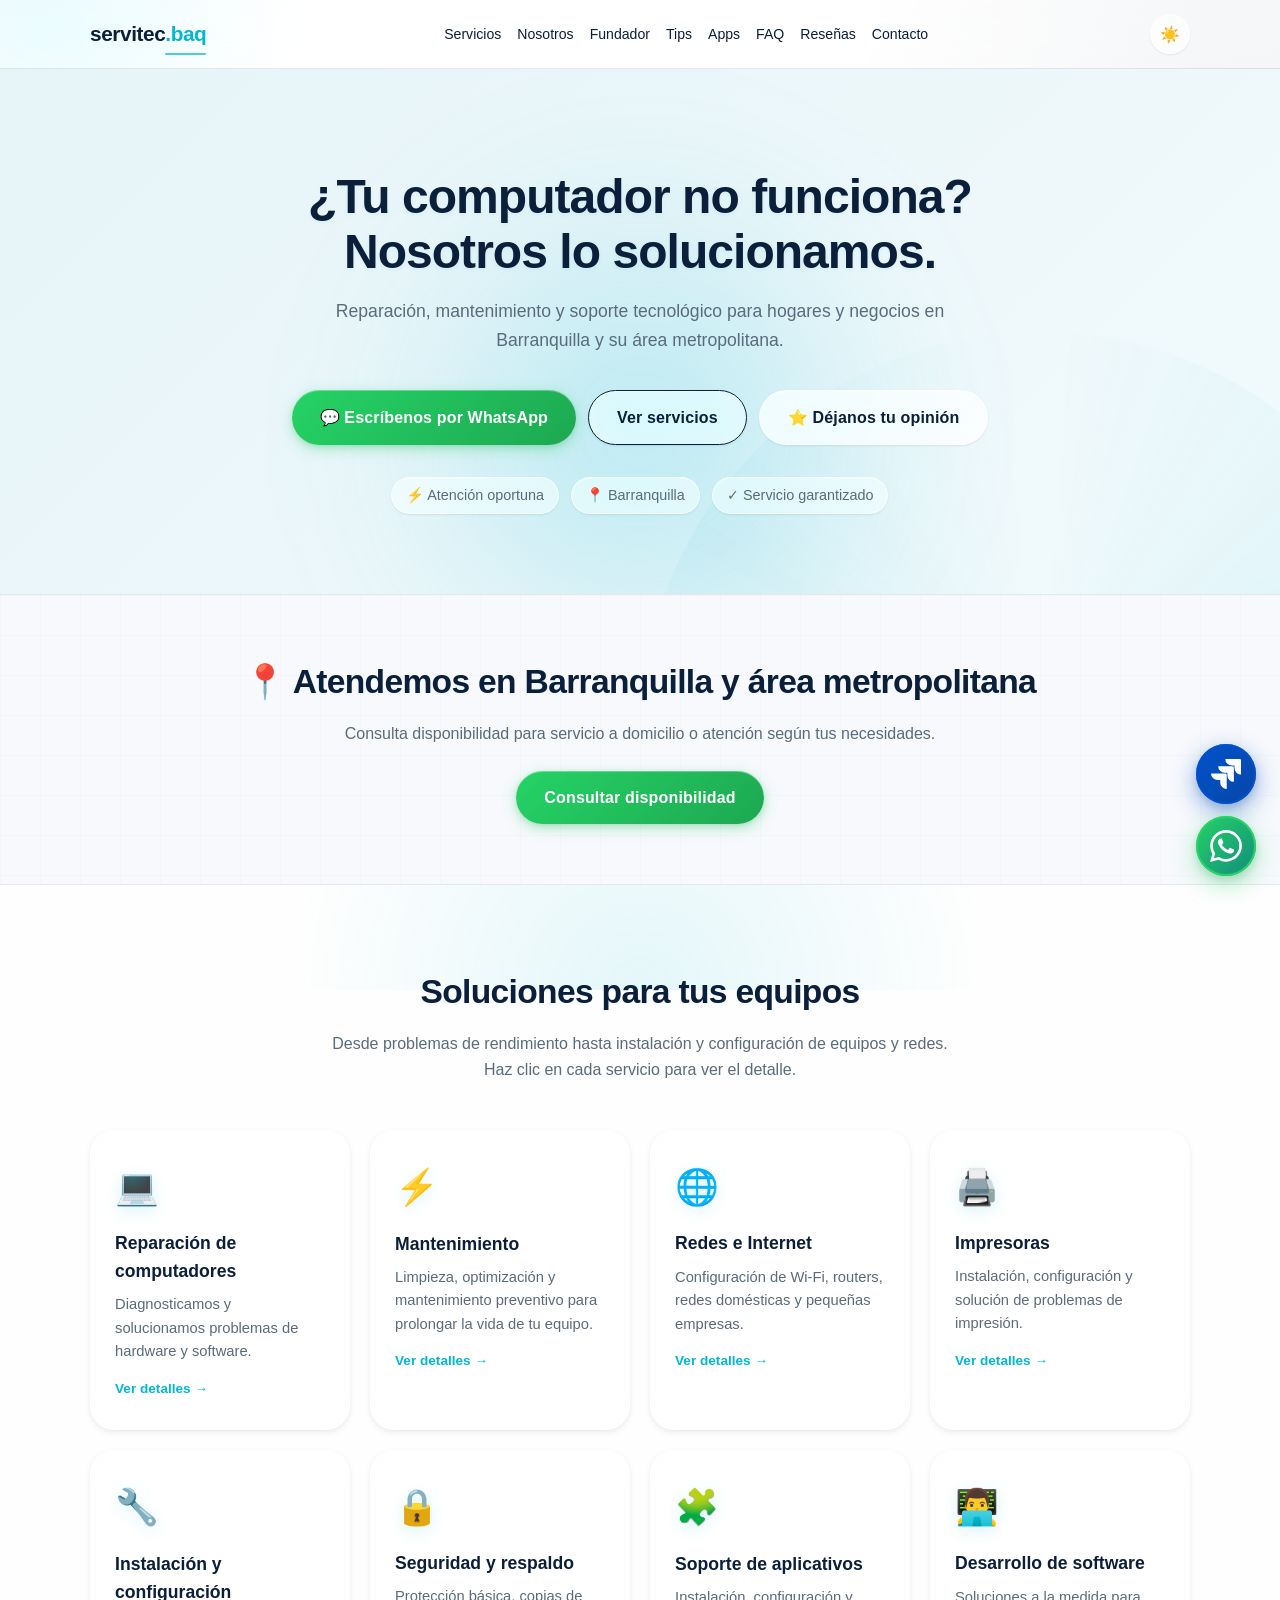
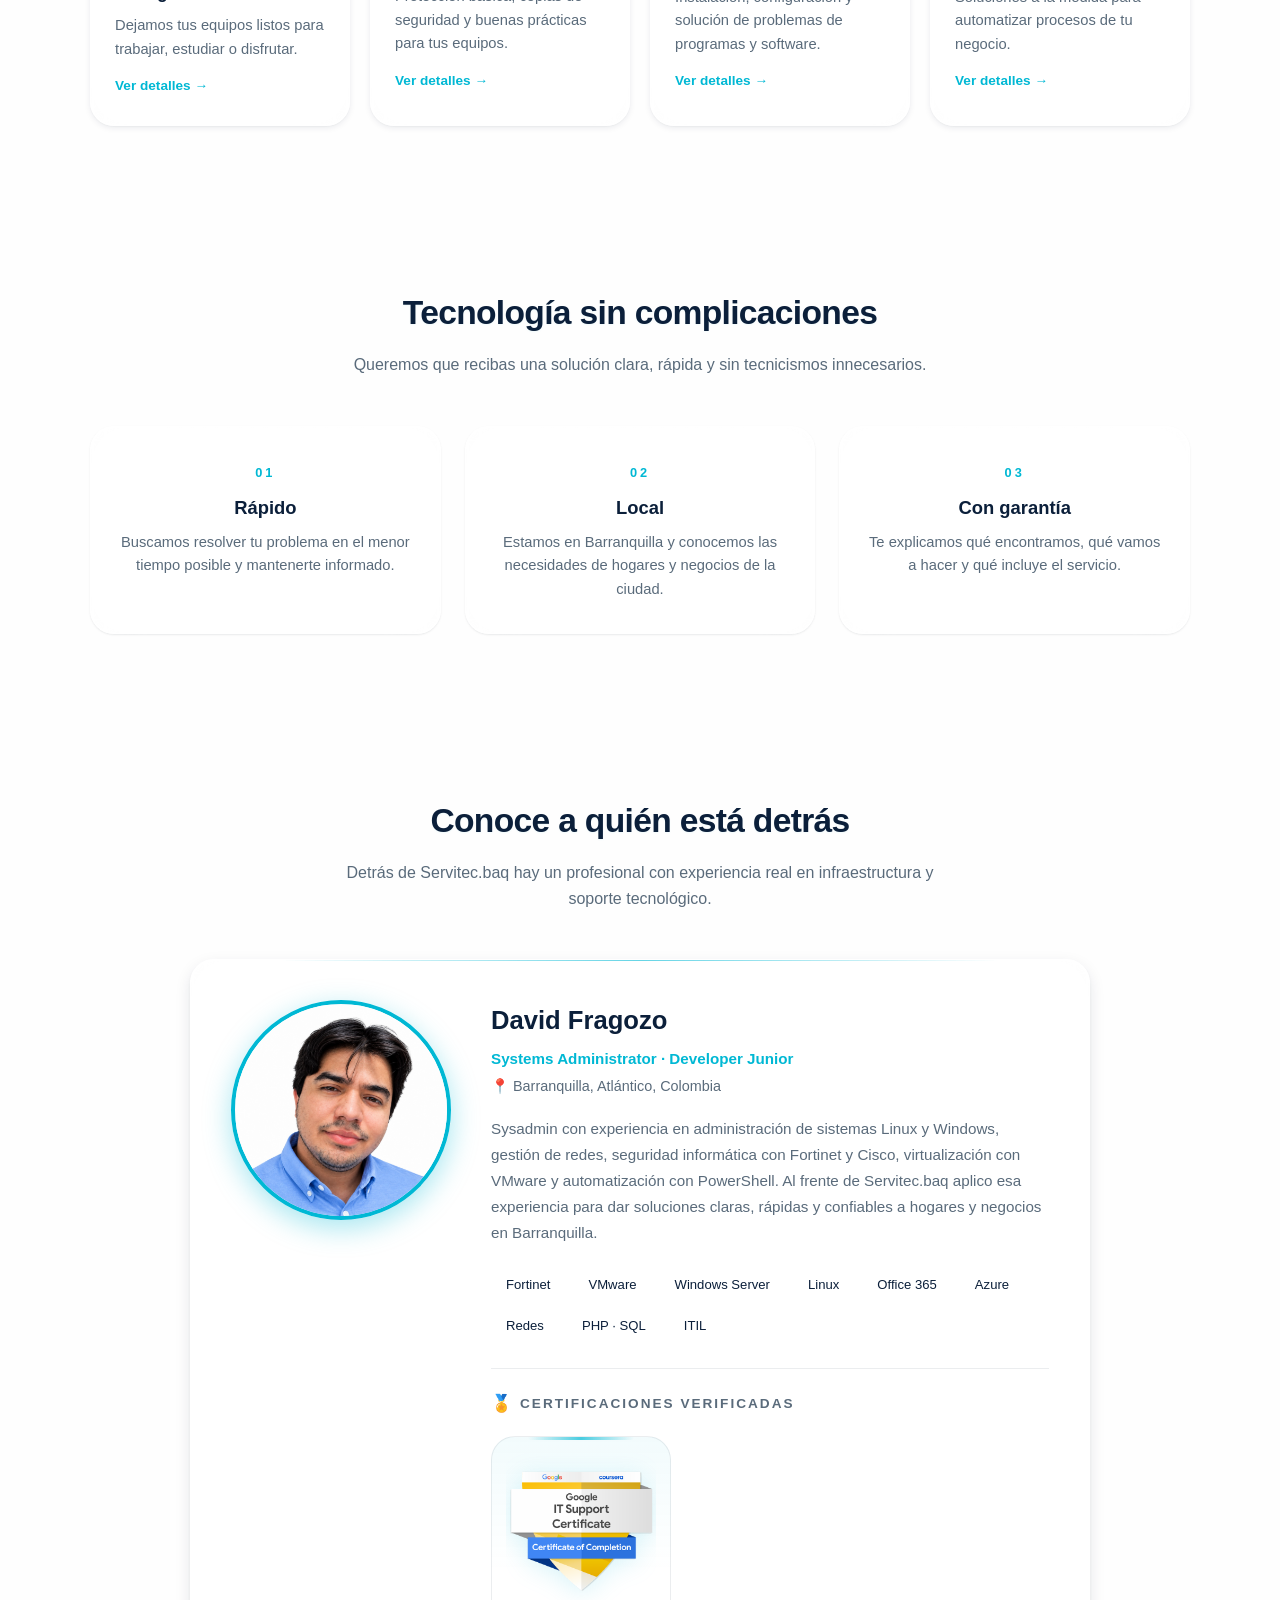
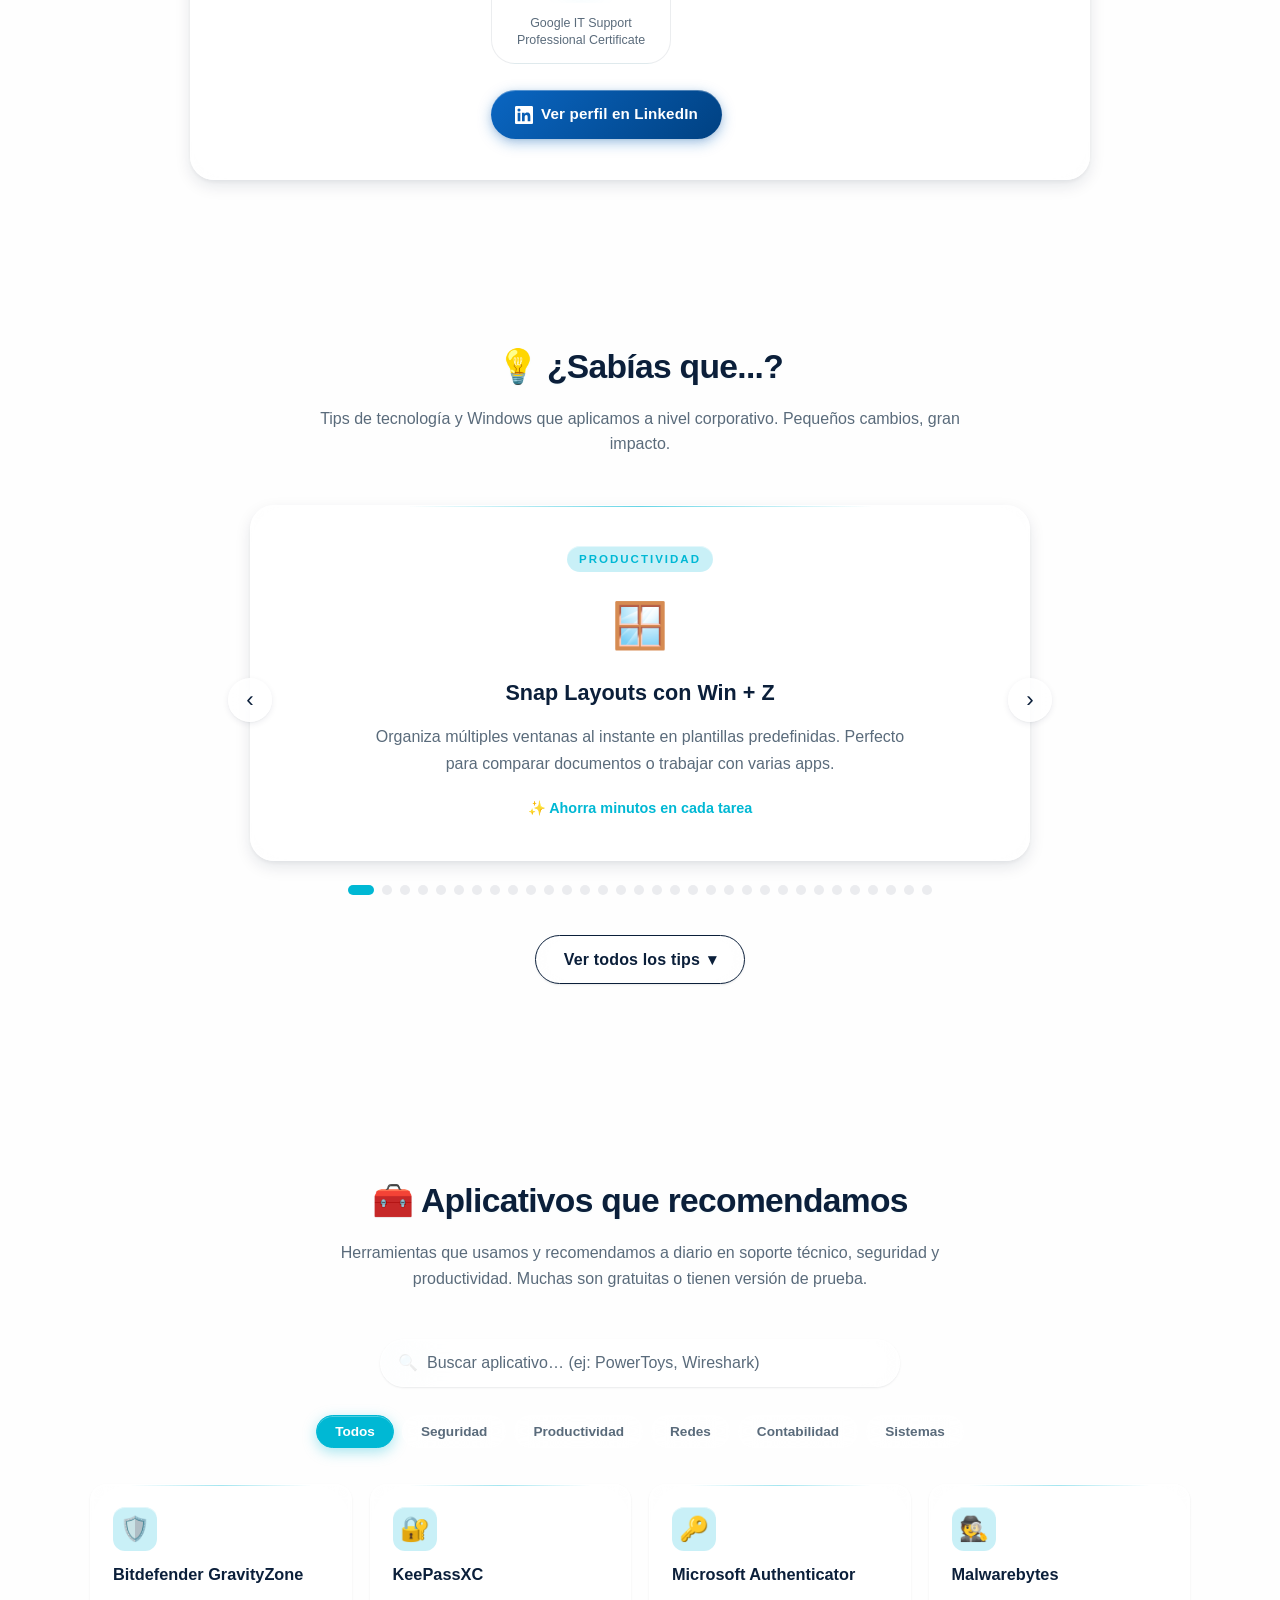
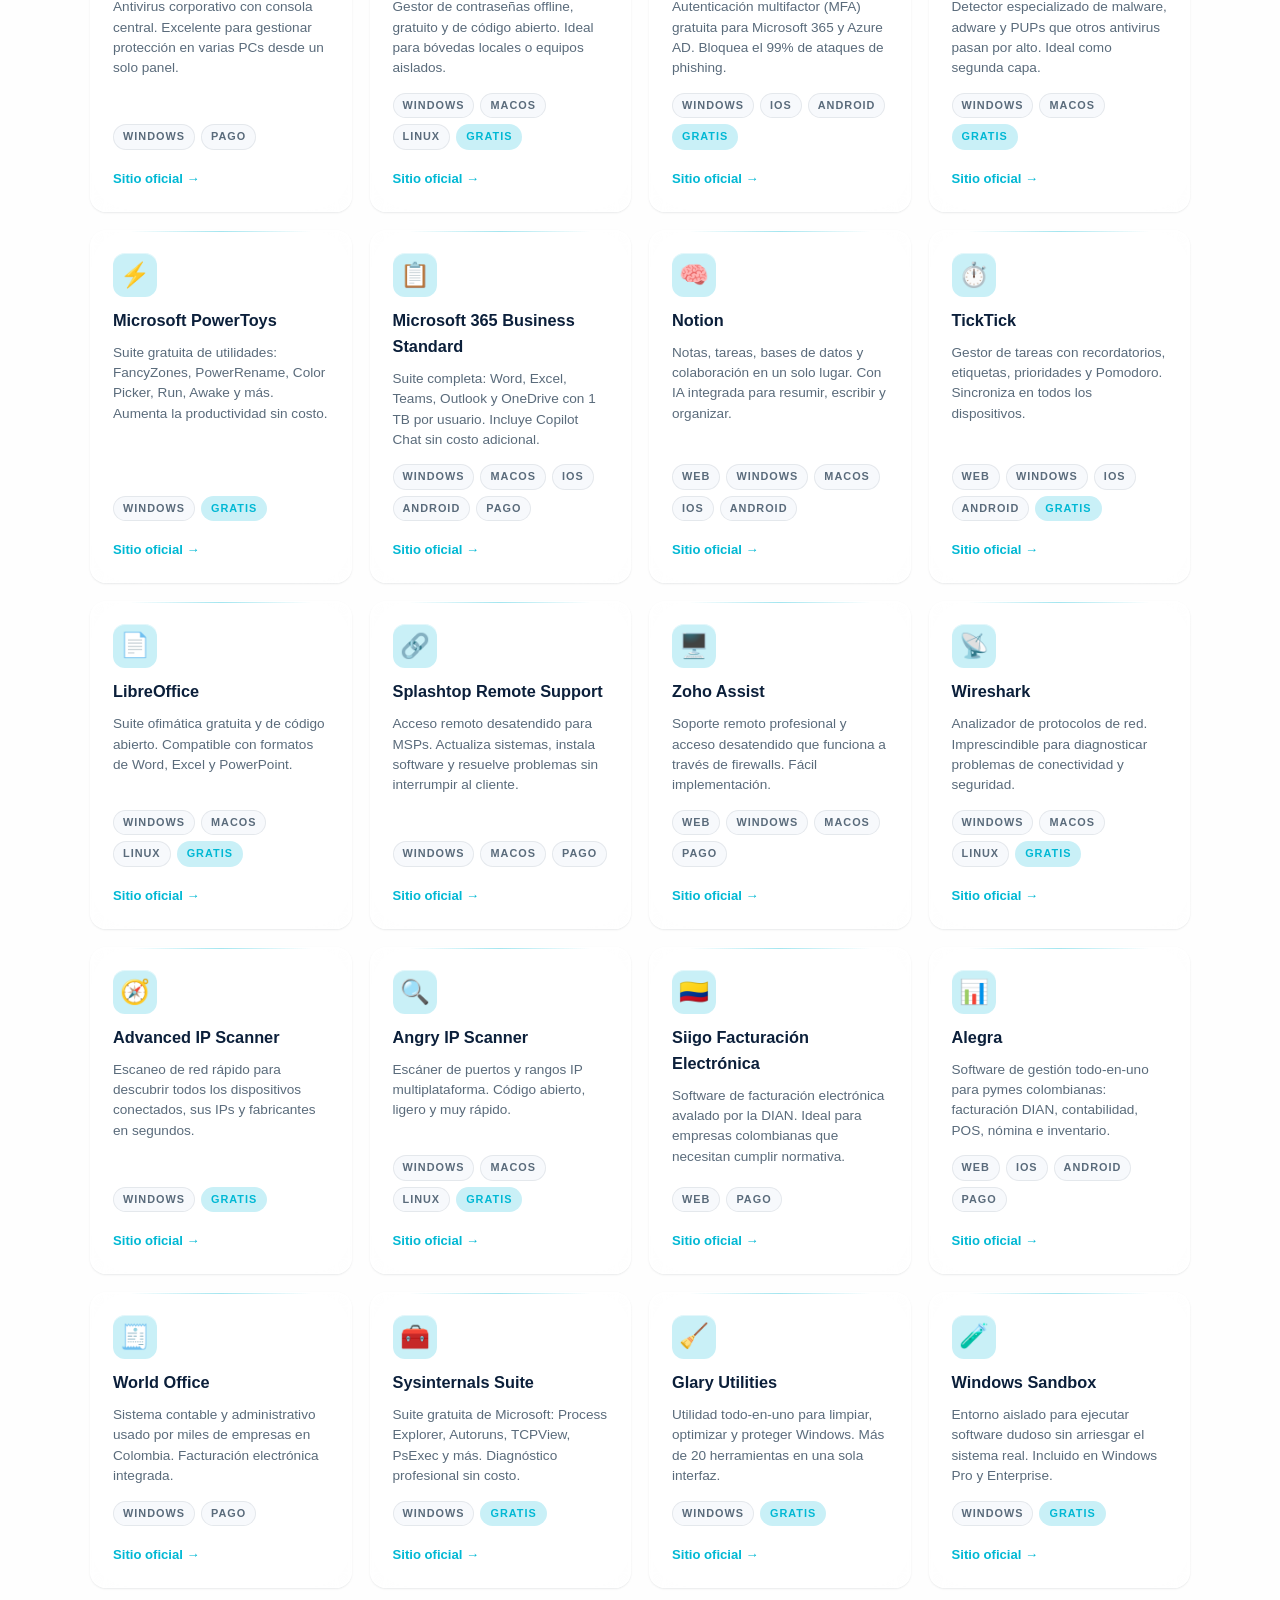
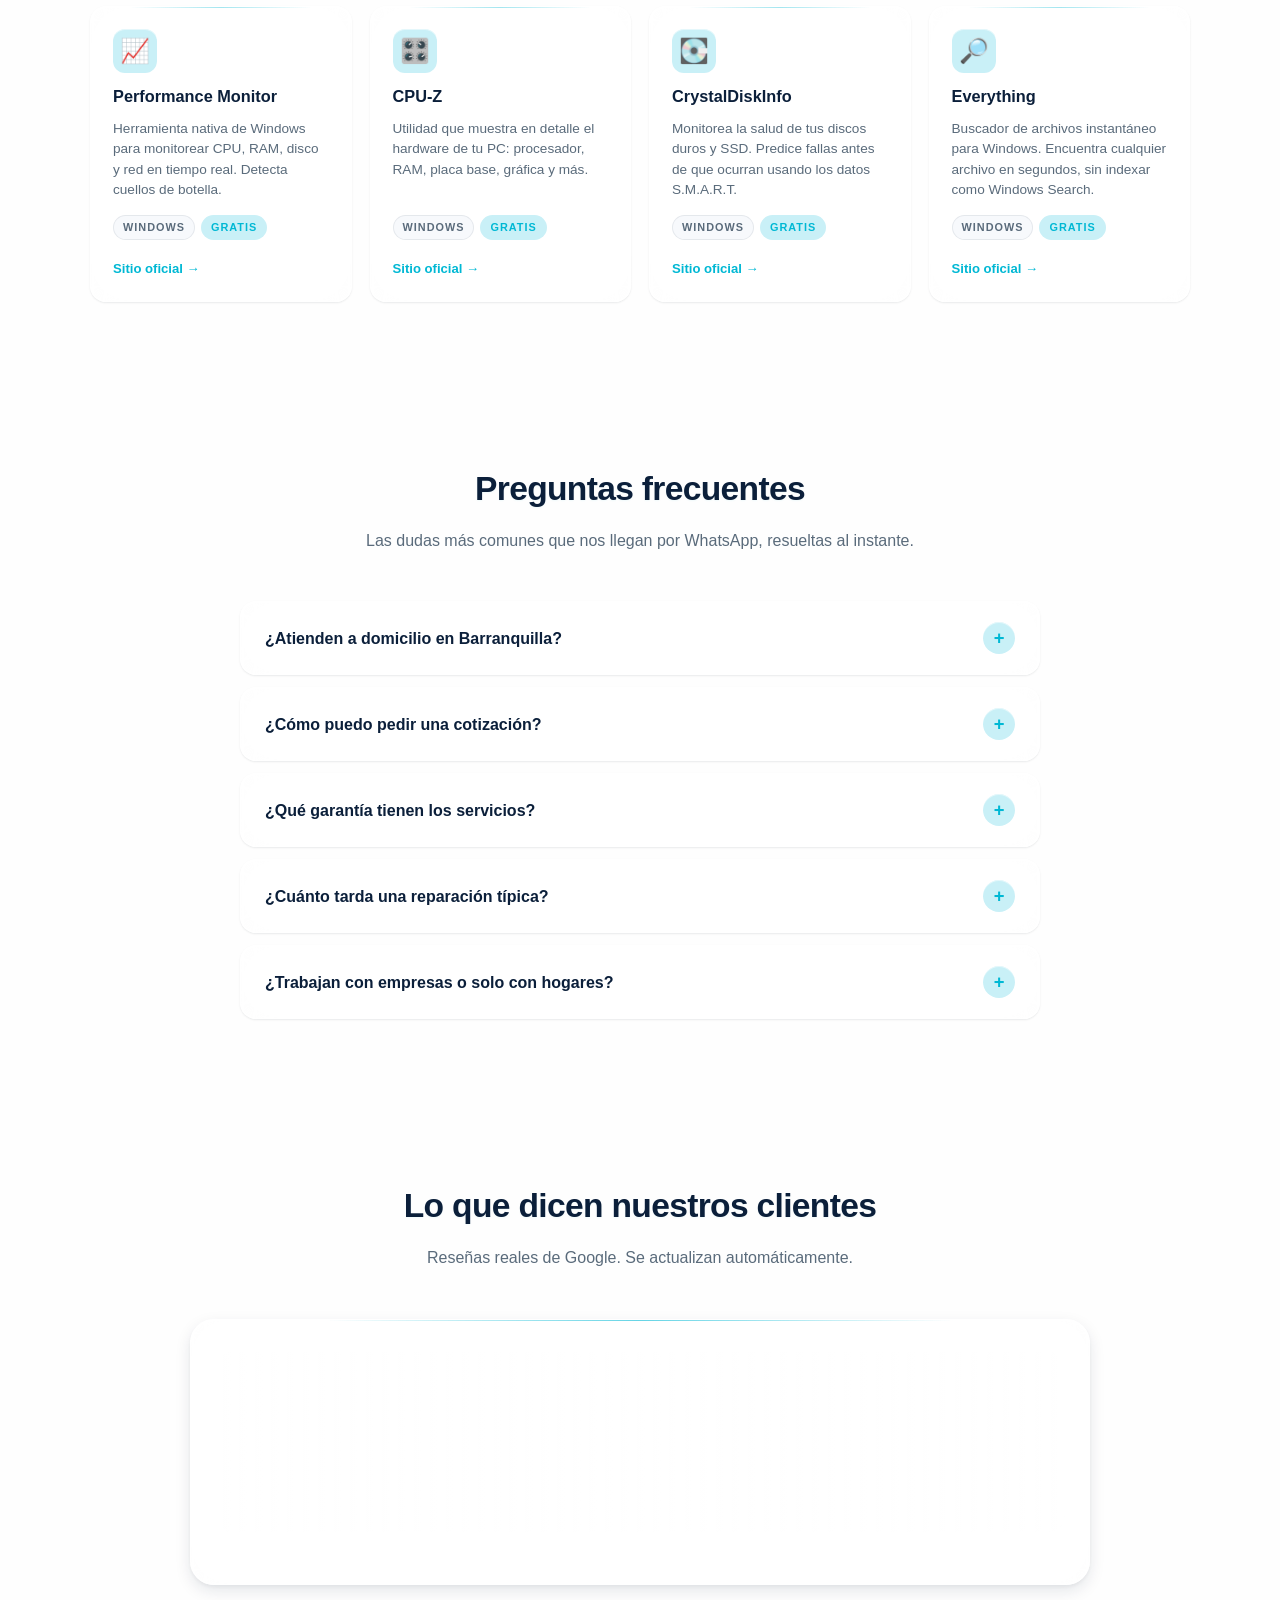
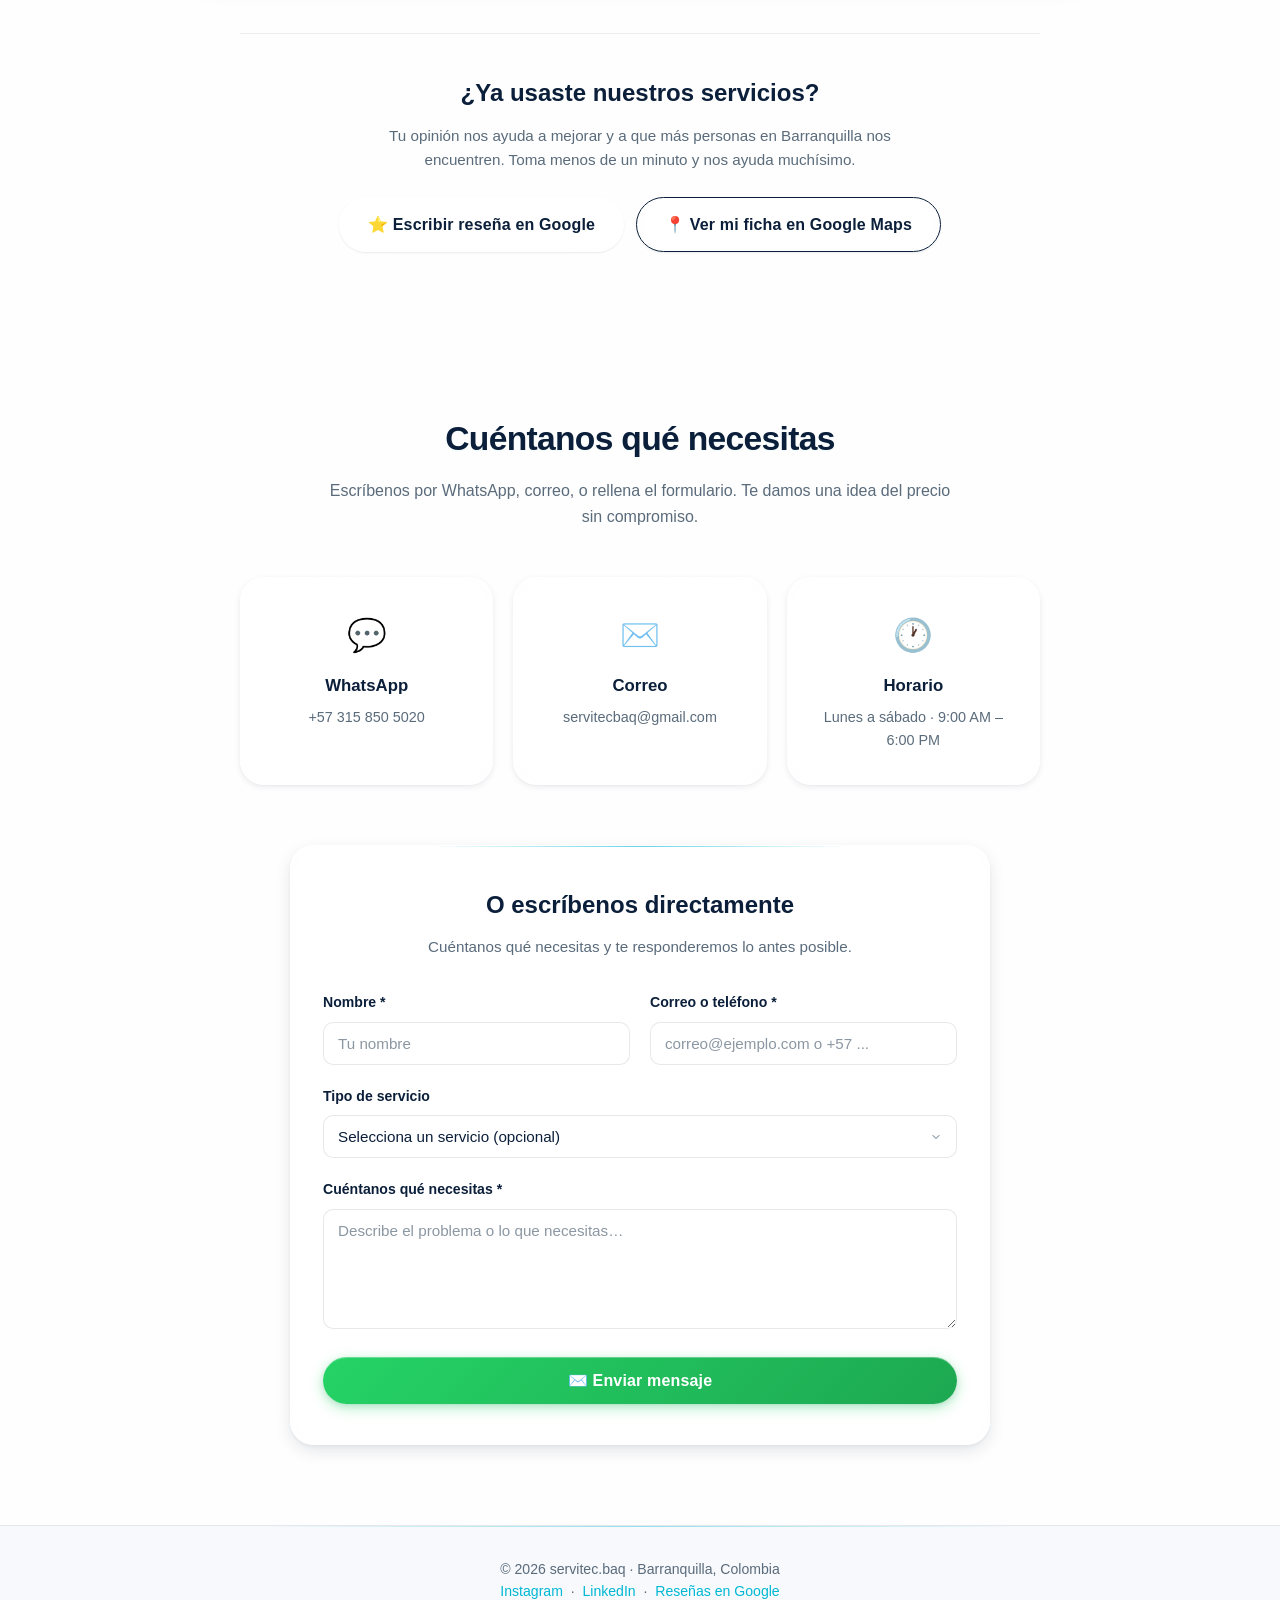
==== commit 3812abfd: "Updated OG" ====
--- a/index.html
+++ b/index.html
@@ -18,6 +18,18 @@
   <meta property="og:type" content="website">
   <meta property="og:url" content="https://servitecbaq.com/">
   <meta property="og:locale" content="es_CO">
+
+<!-- Open Graph / Facebook / WhatsApp / LinkedIn -->
+  <meta property="og:image" content="https://servitecbaq.com/img/og-image.png">
+  <meta property="og:image:width" content="1200">
+  <meta property="og:image:height" content="630">
+  <meta property="og:image:alt" content="Servitec.baq - Reparación de computadores en Barranquilla">
+
+<!-- Twitter / X -->
+  <meta name="twitter:card" content="summary_large_image">
+  <meta name="twitter:title" content="Servitec.baq - Reparación de Computadores en Barranquilla">
+  <meta name="twitter:description" content="Servicio técnico a domicilio en Barranquilla y área metropolitana. Reparación, mantenimiento, soporte de aplicativos y desarrollo de software.">
+  <meta name="twitter:image" content="https://servitecbaq.com/img/og-image.png">
 
   <link rel="icon" href="data:image/svg+xml,<svg xmlns='http://www.w3.org/2000/svg' viewBox='0 0 100 100'><text y='.9em' font-size='90'>💻</text></svg>">
   <link rel="sitemap" type="application/xml" title="Sitemap" href="/sitemap.xml">
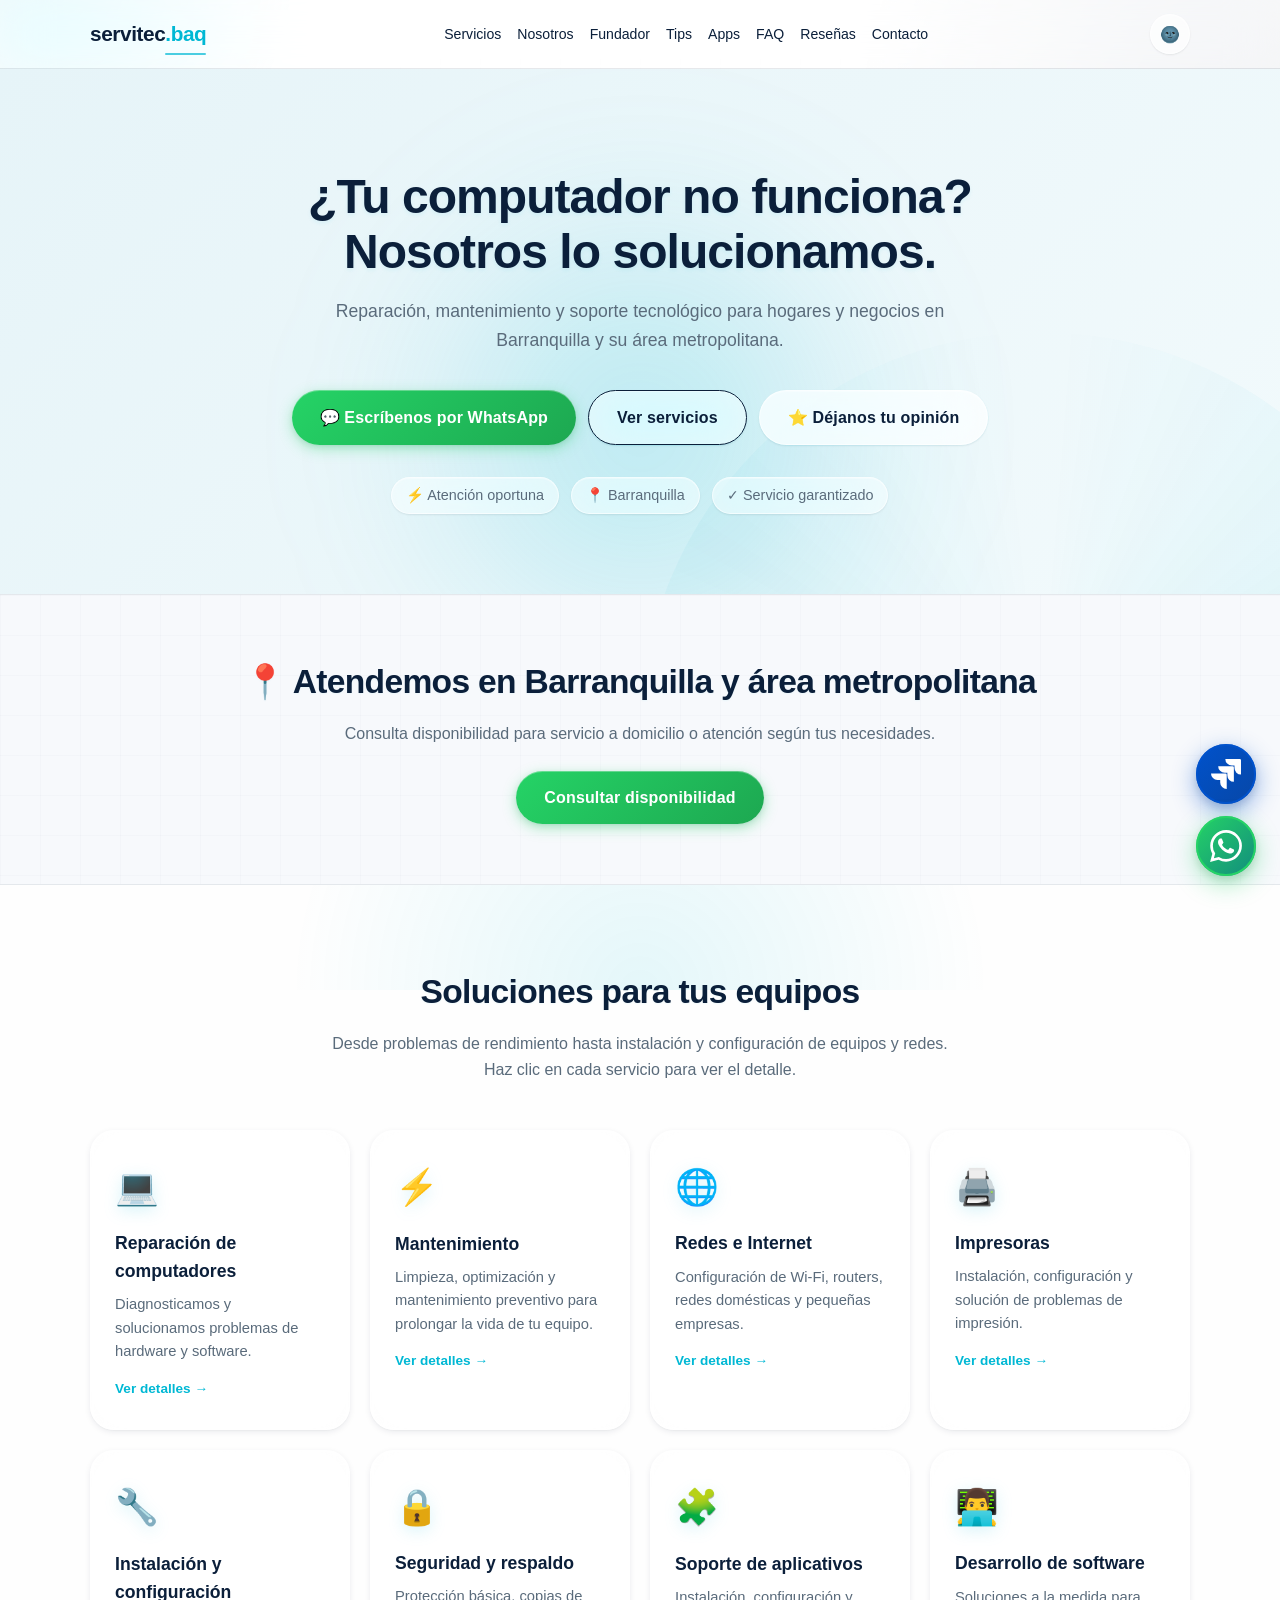
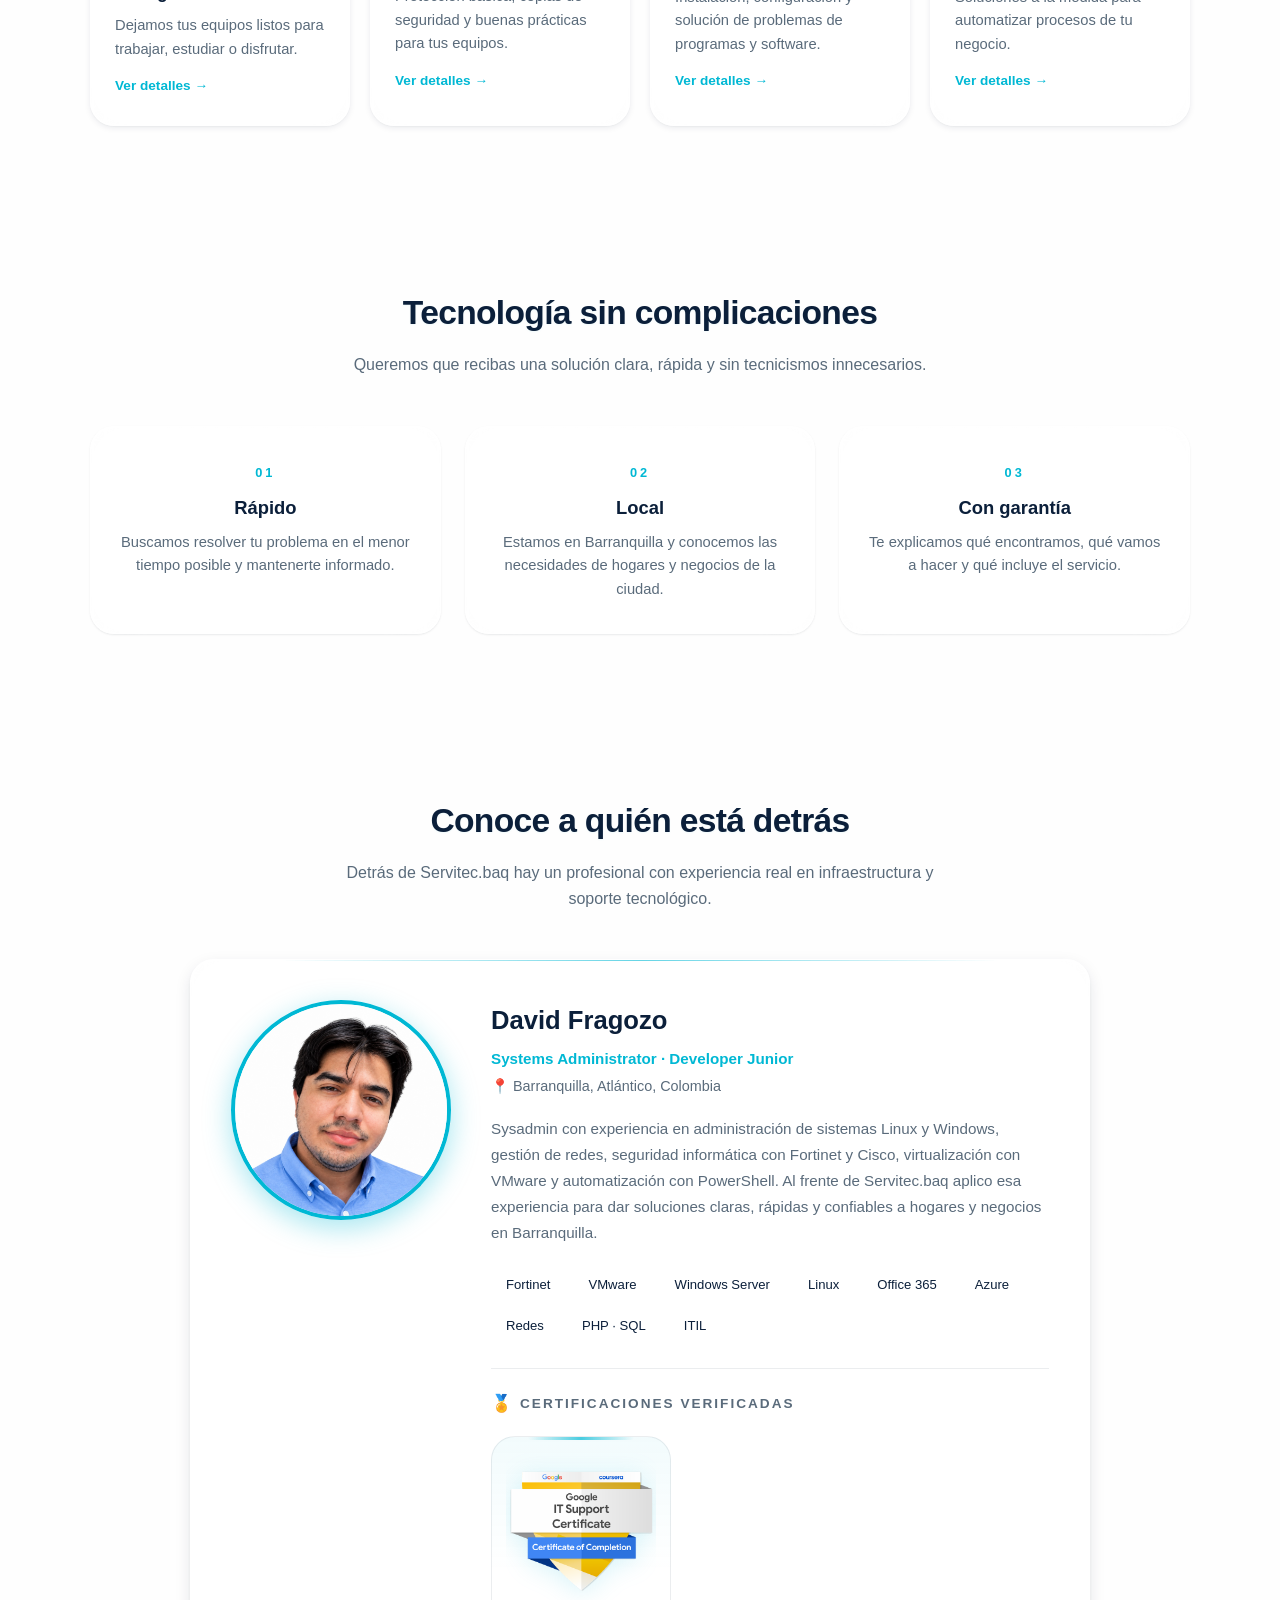
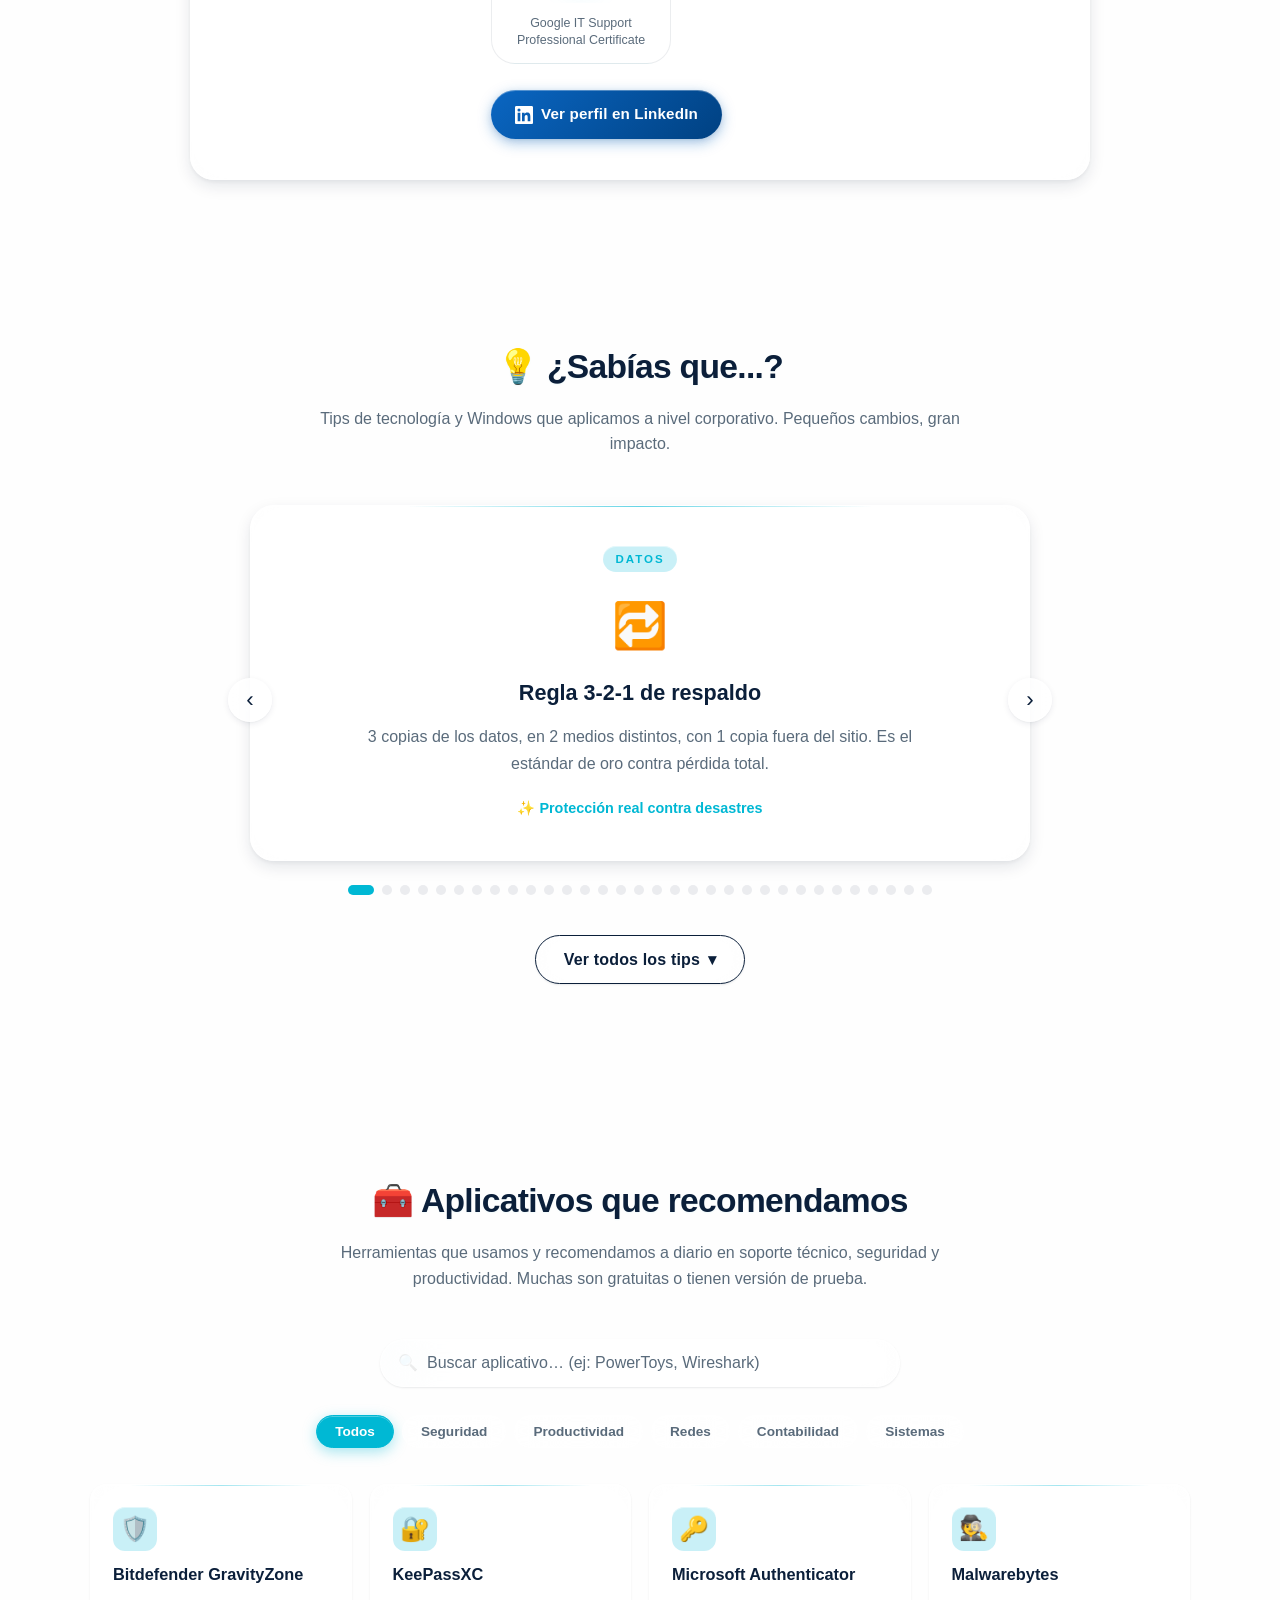
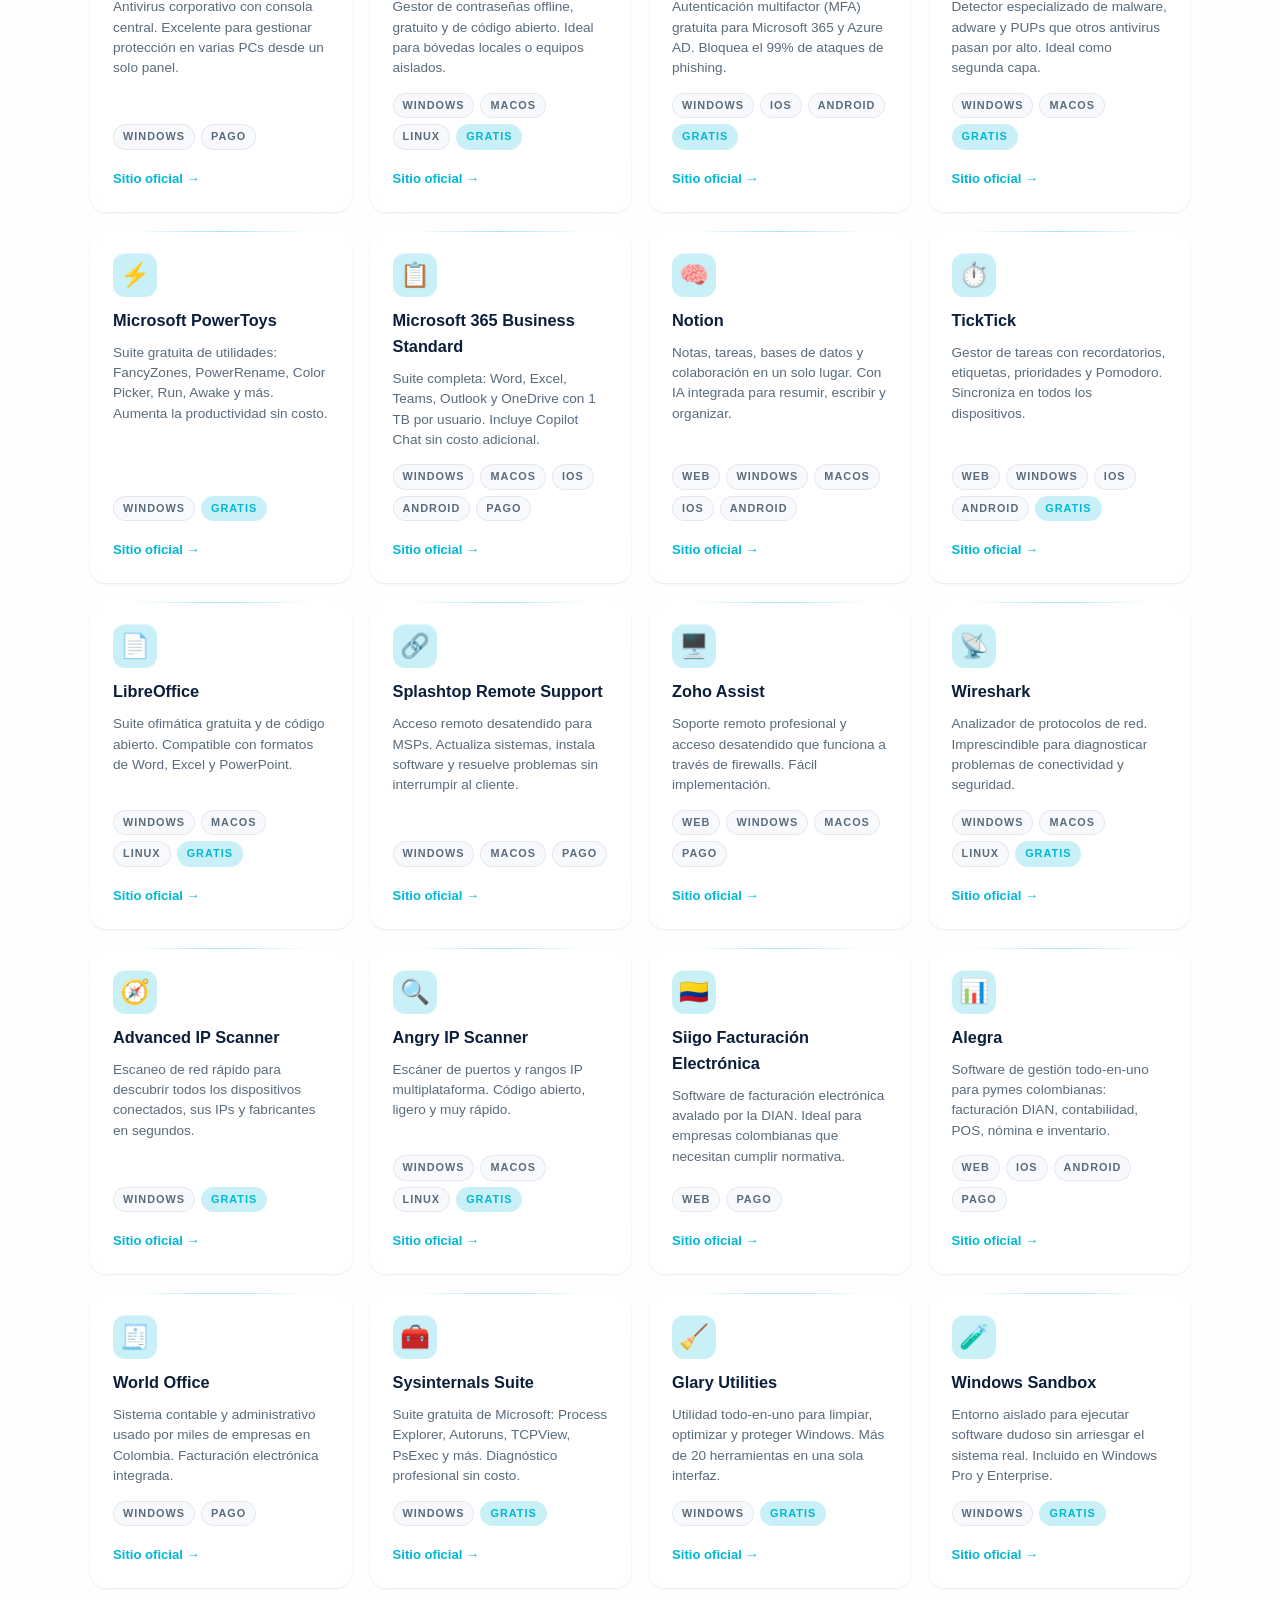
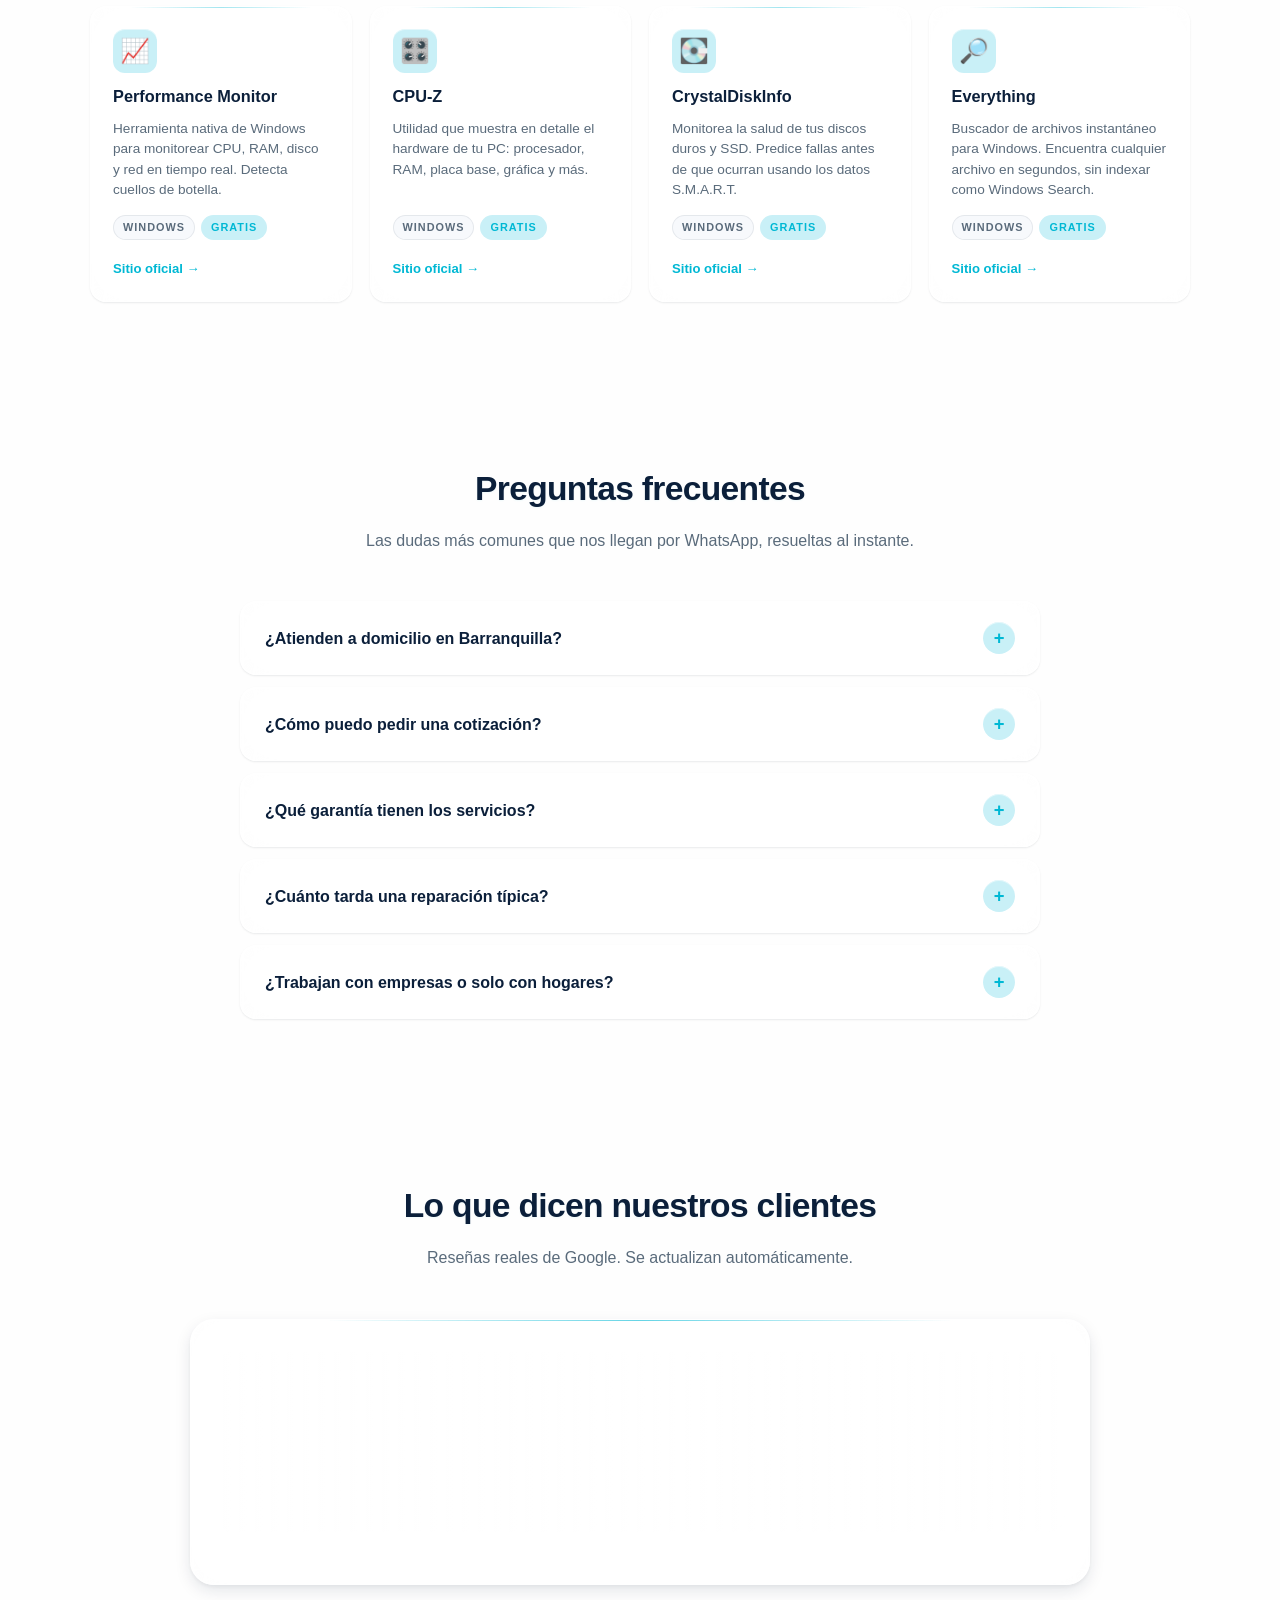
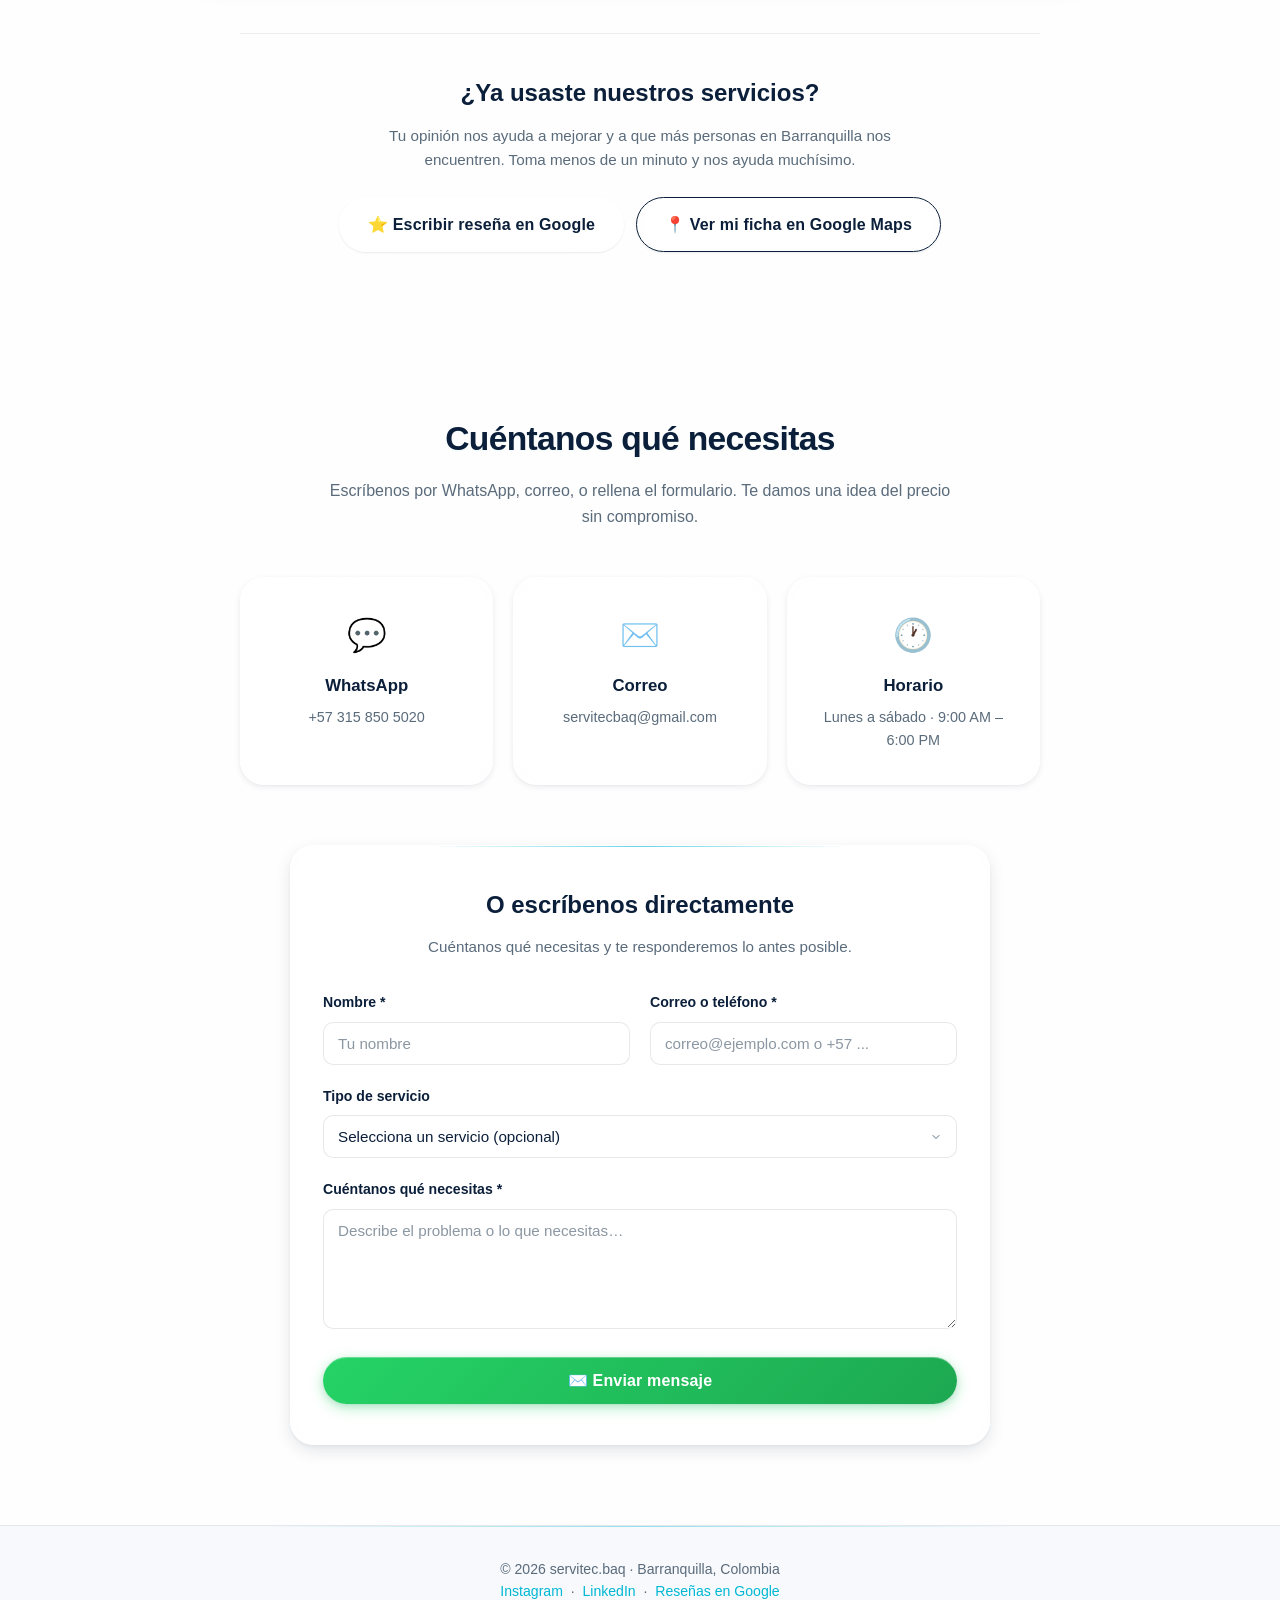
==== commit bdef9337: "Update index.html" ====
--- a/index.html
+++ b/index.html
@@ -151,8 +151,8 @@
       </nav>
       <div class="header-actions">
         <button class="theme-toggle" id="themeToggle" aria-label="Cambiar tema claro/oscuro" title="Cambiar tema">
-          <span class="theme-icon-light">☀️</span>
-          <span class="theme-icon-dark">🌙</span>
+          <span class="theme-icon-light">🌚</span>
+          <span class="theme-icon-dark">🌞</span>
         </button>
         <button class="nav-toggle" id="navToggle" aria-label="Abrir menú">☰</button>
       </div>
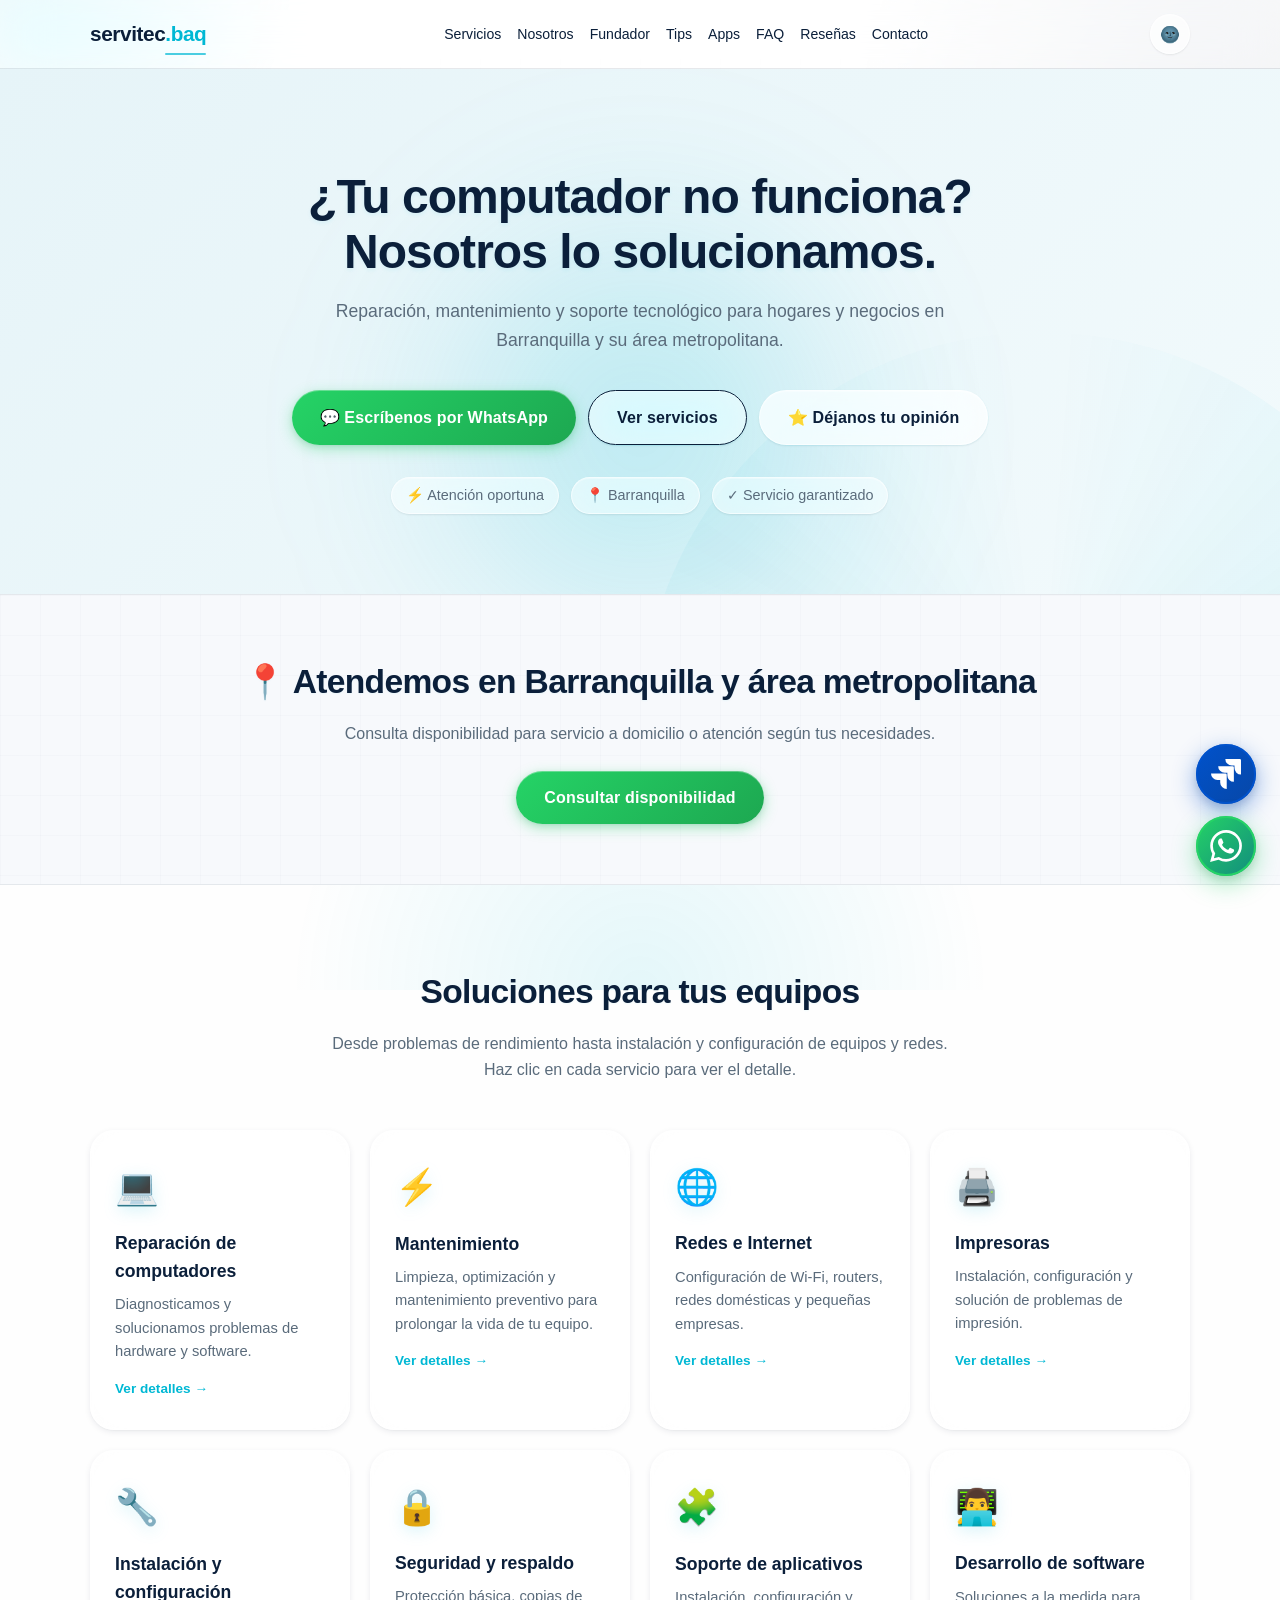
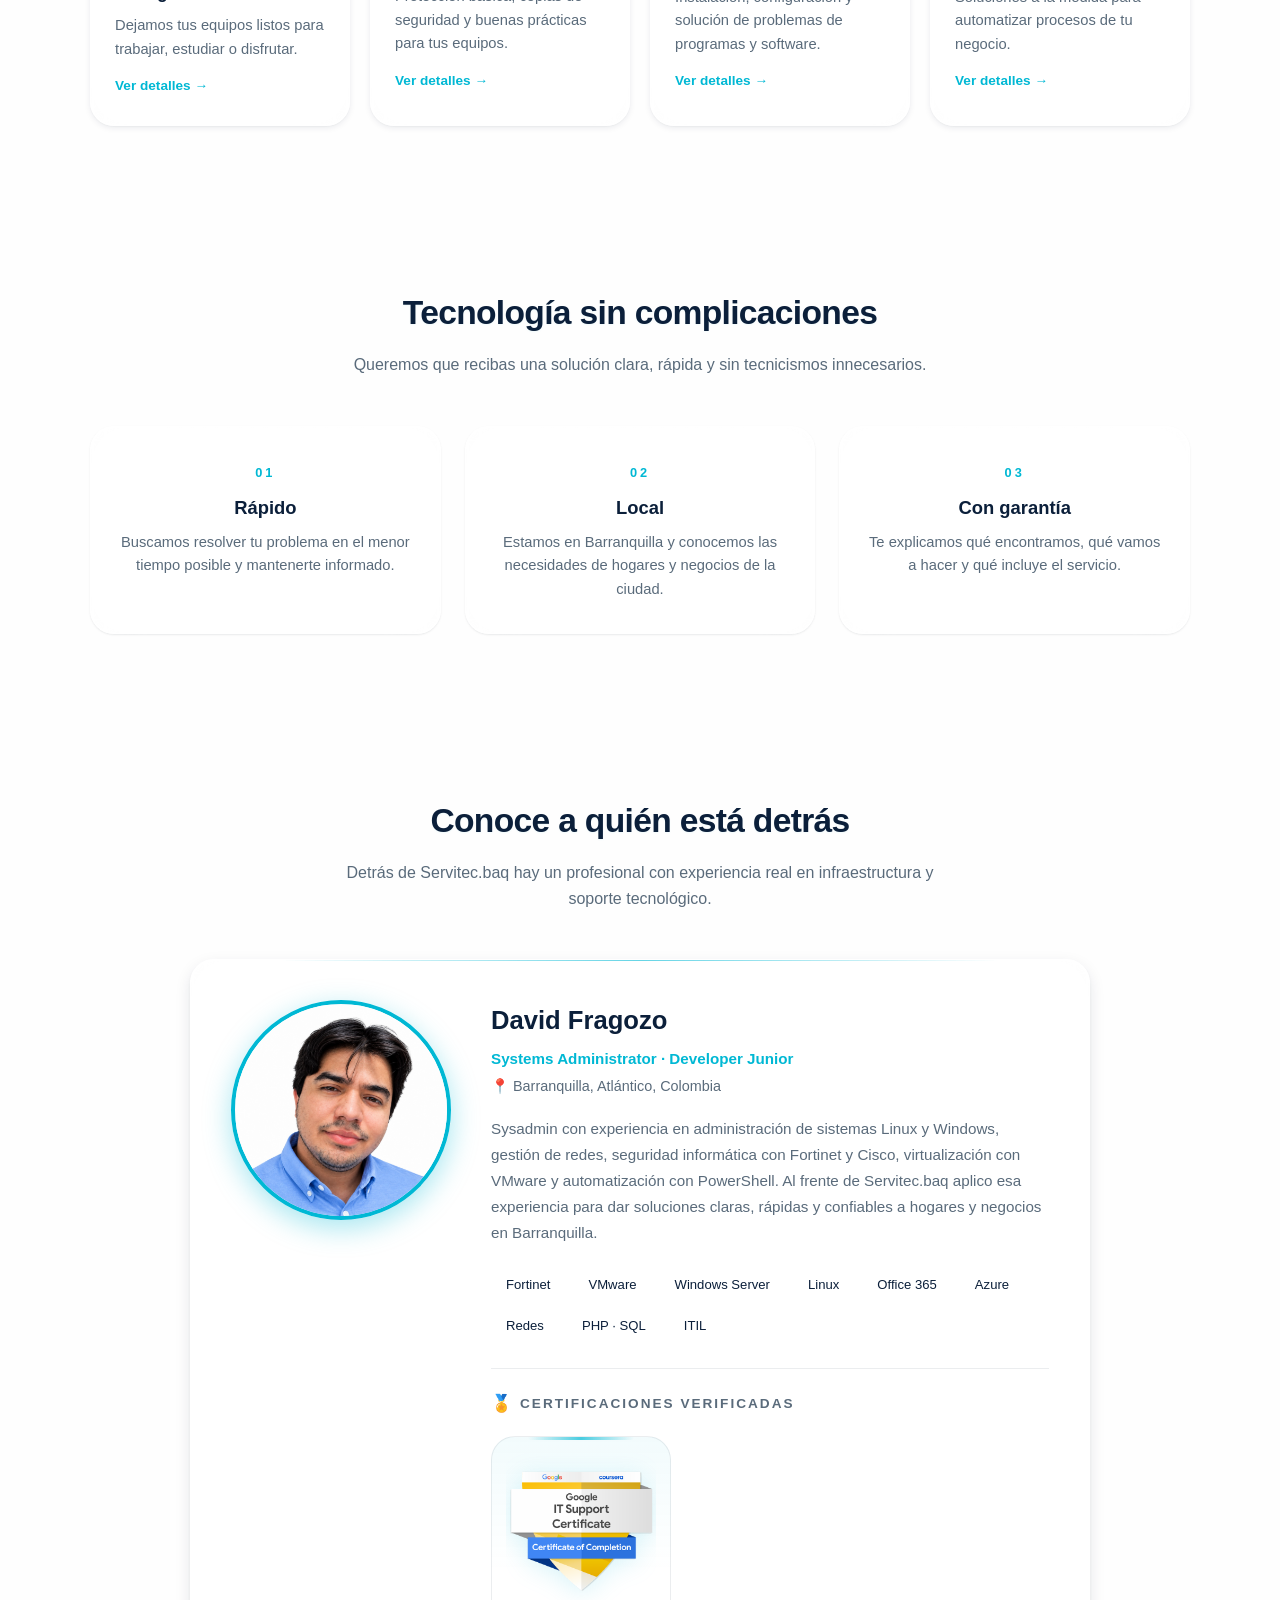
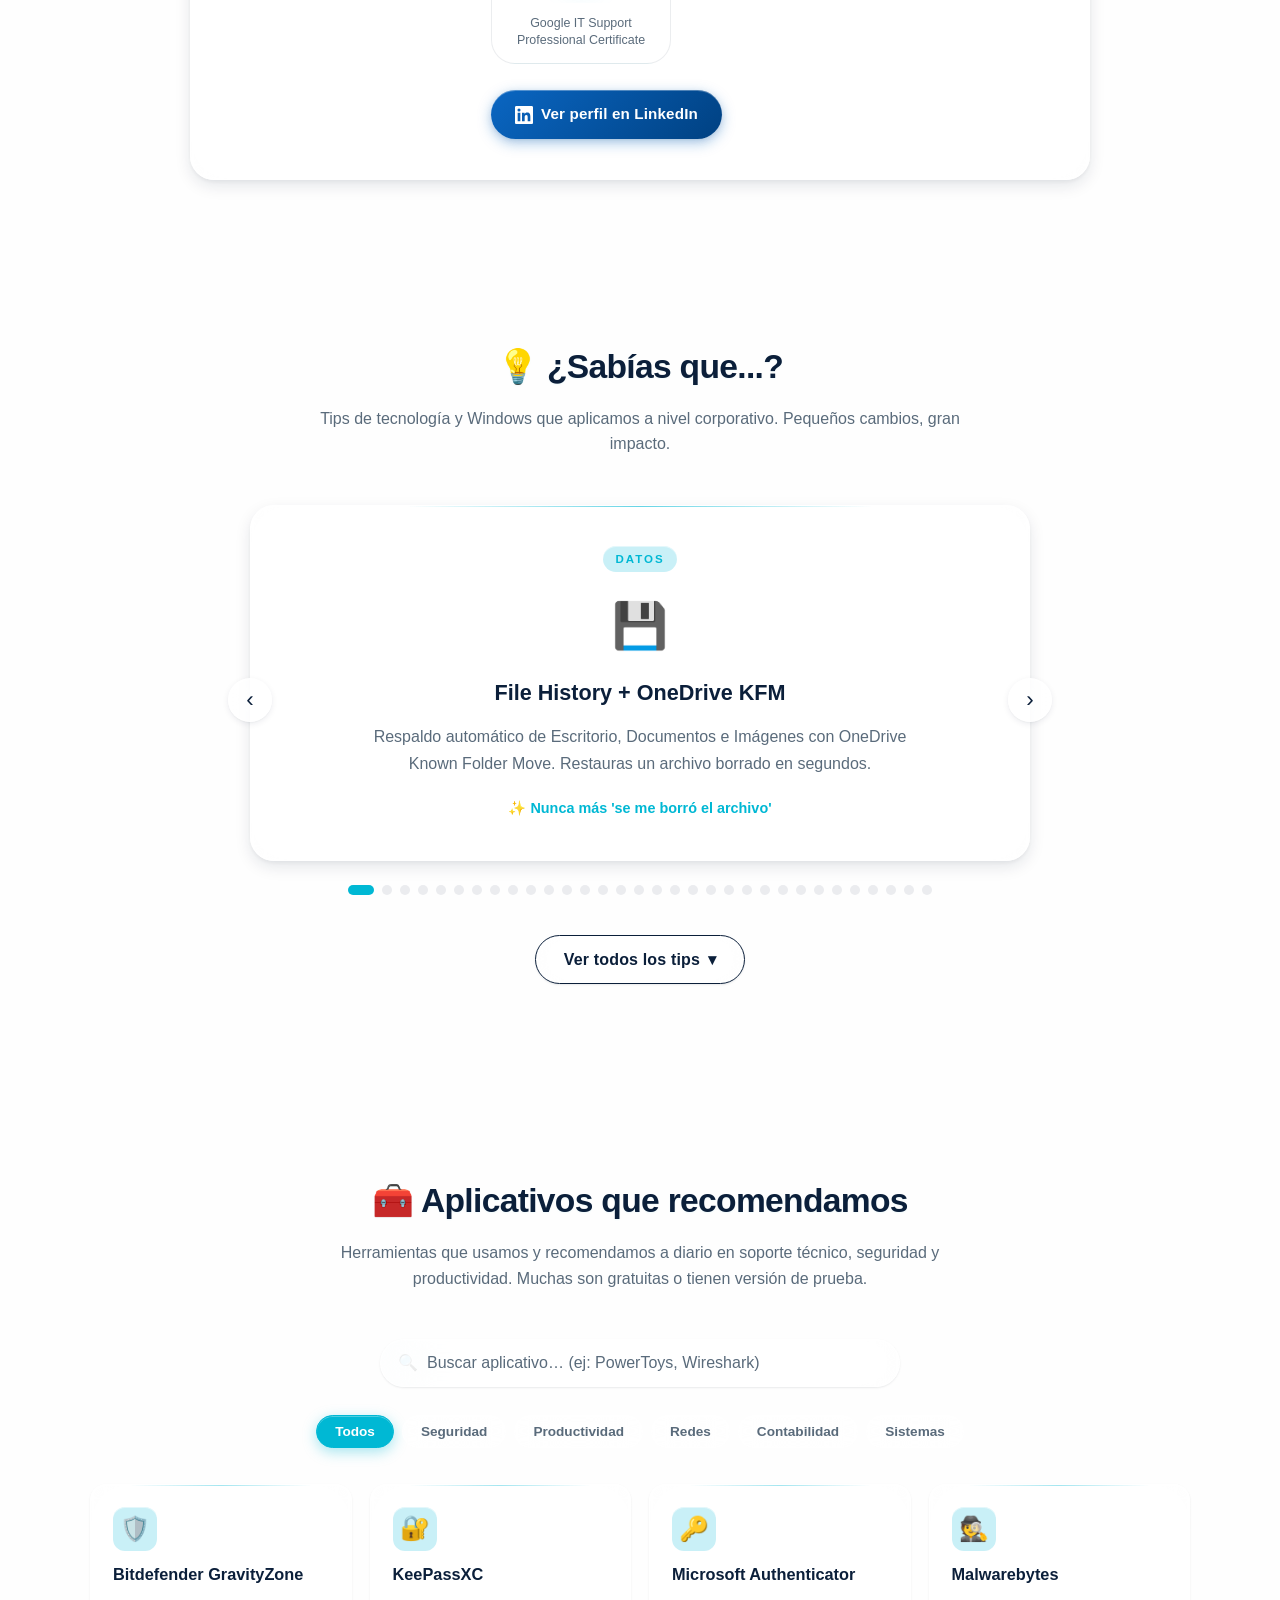
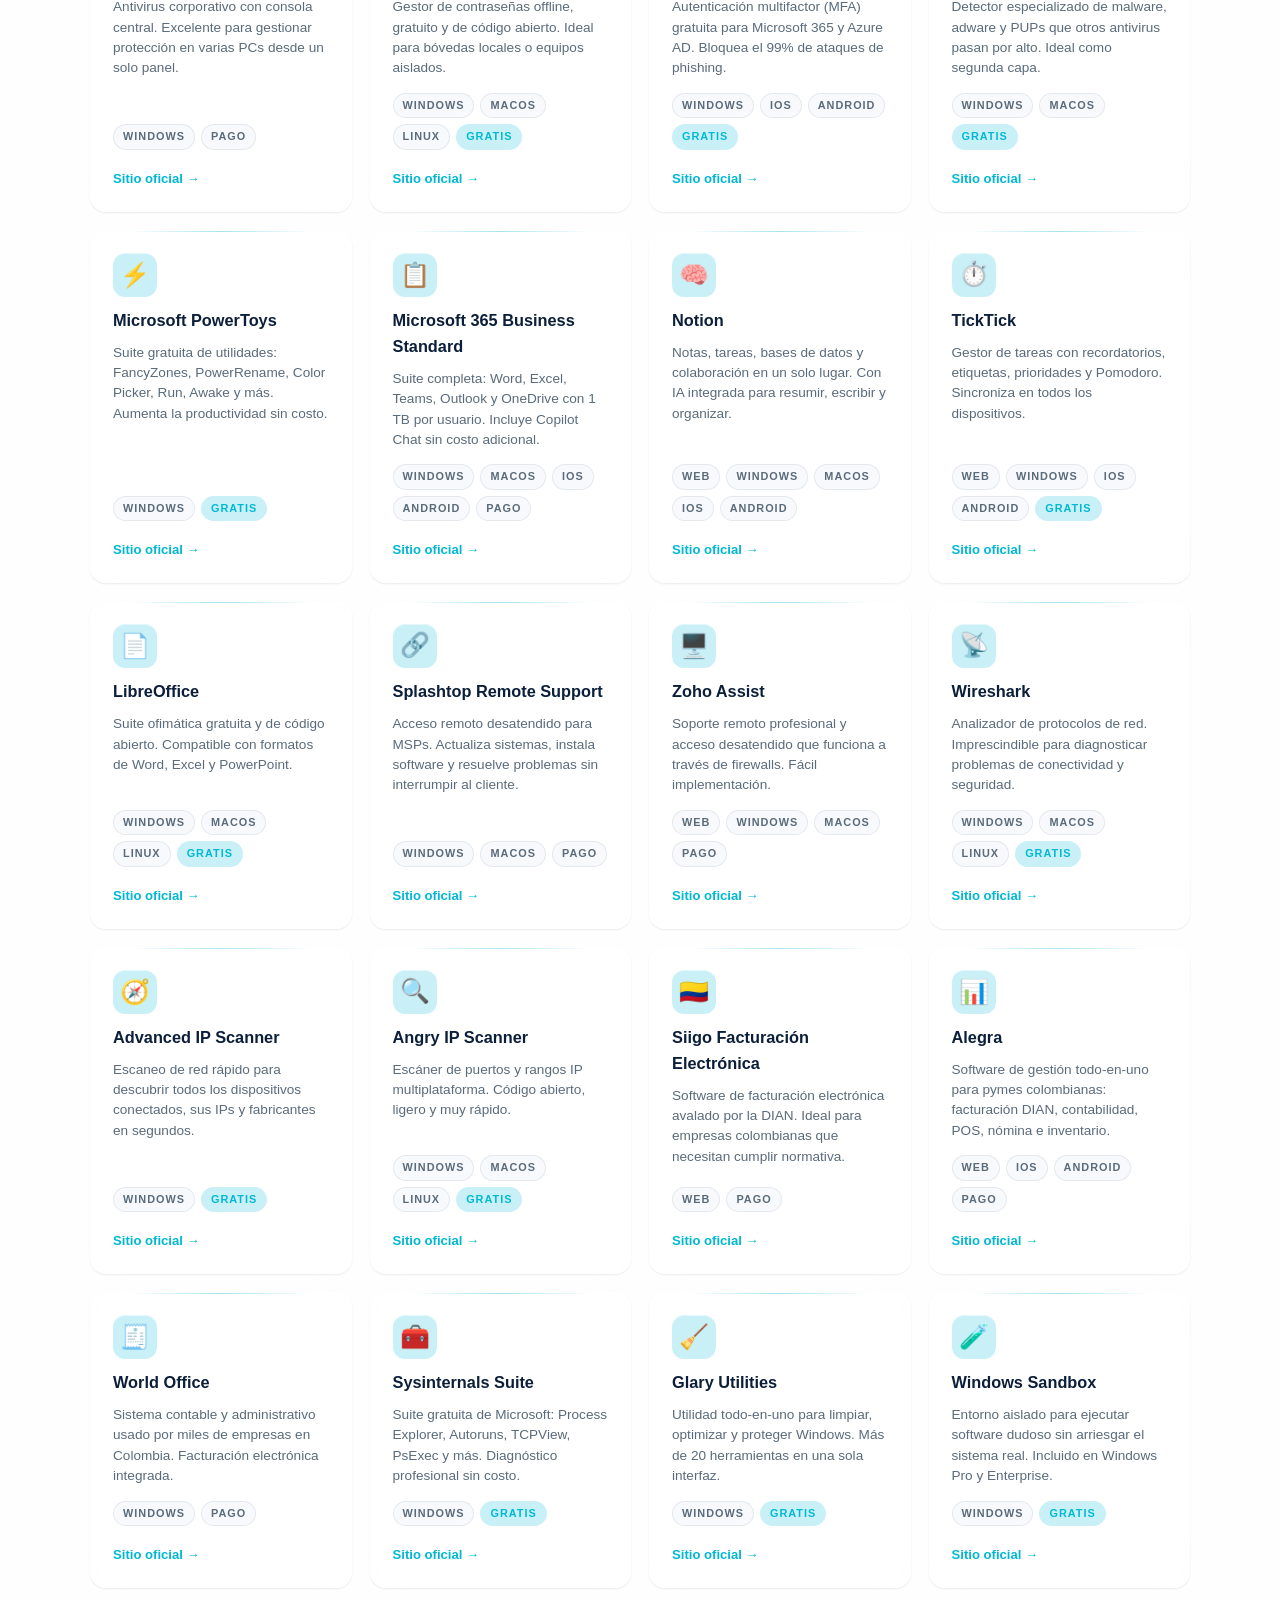
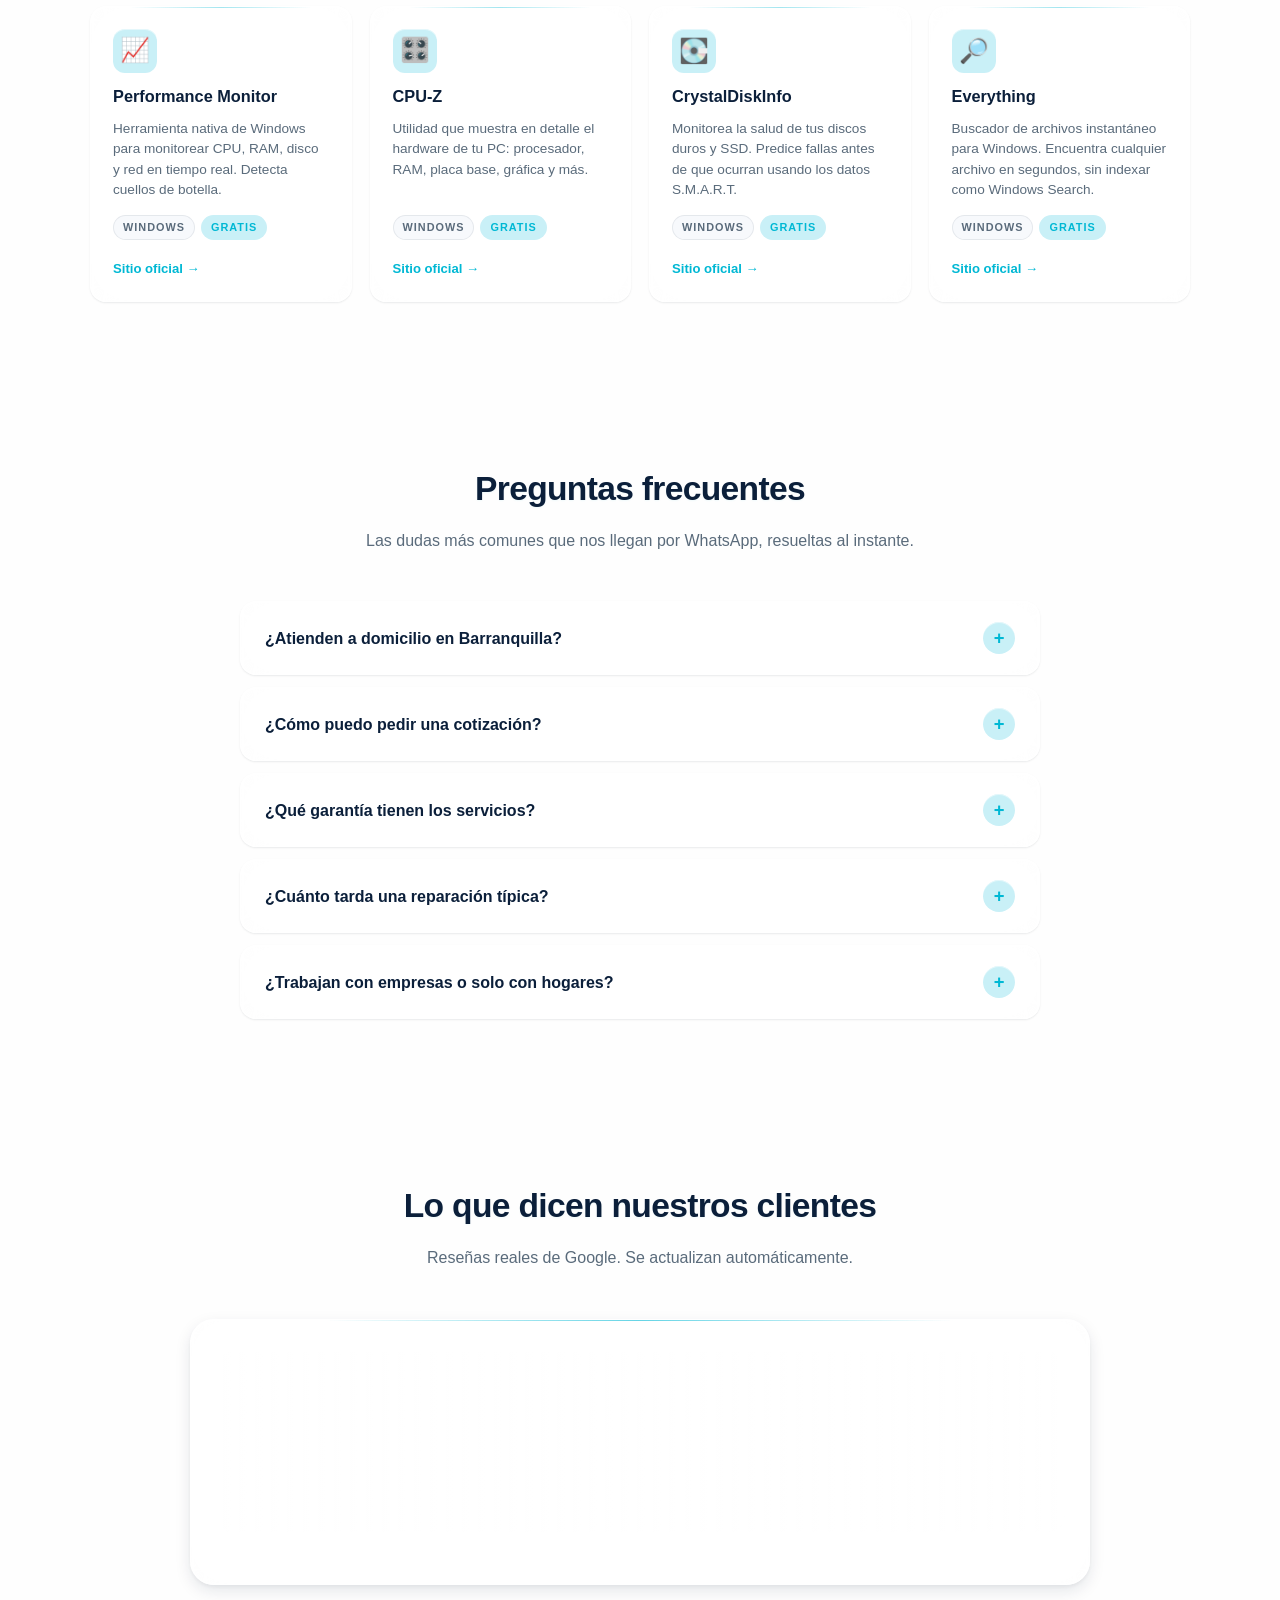
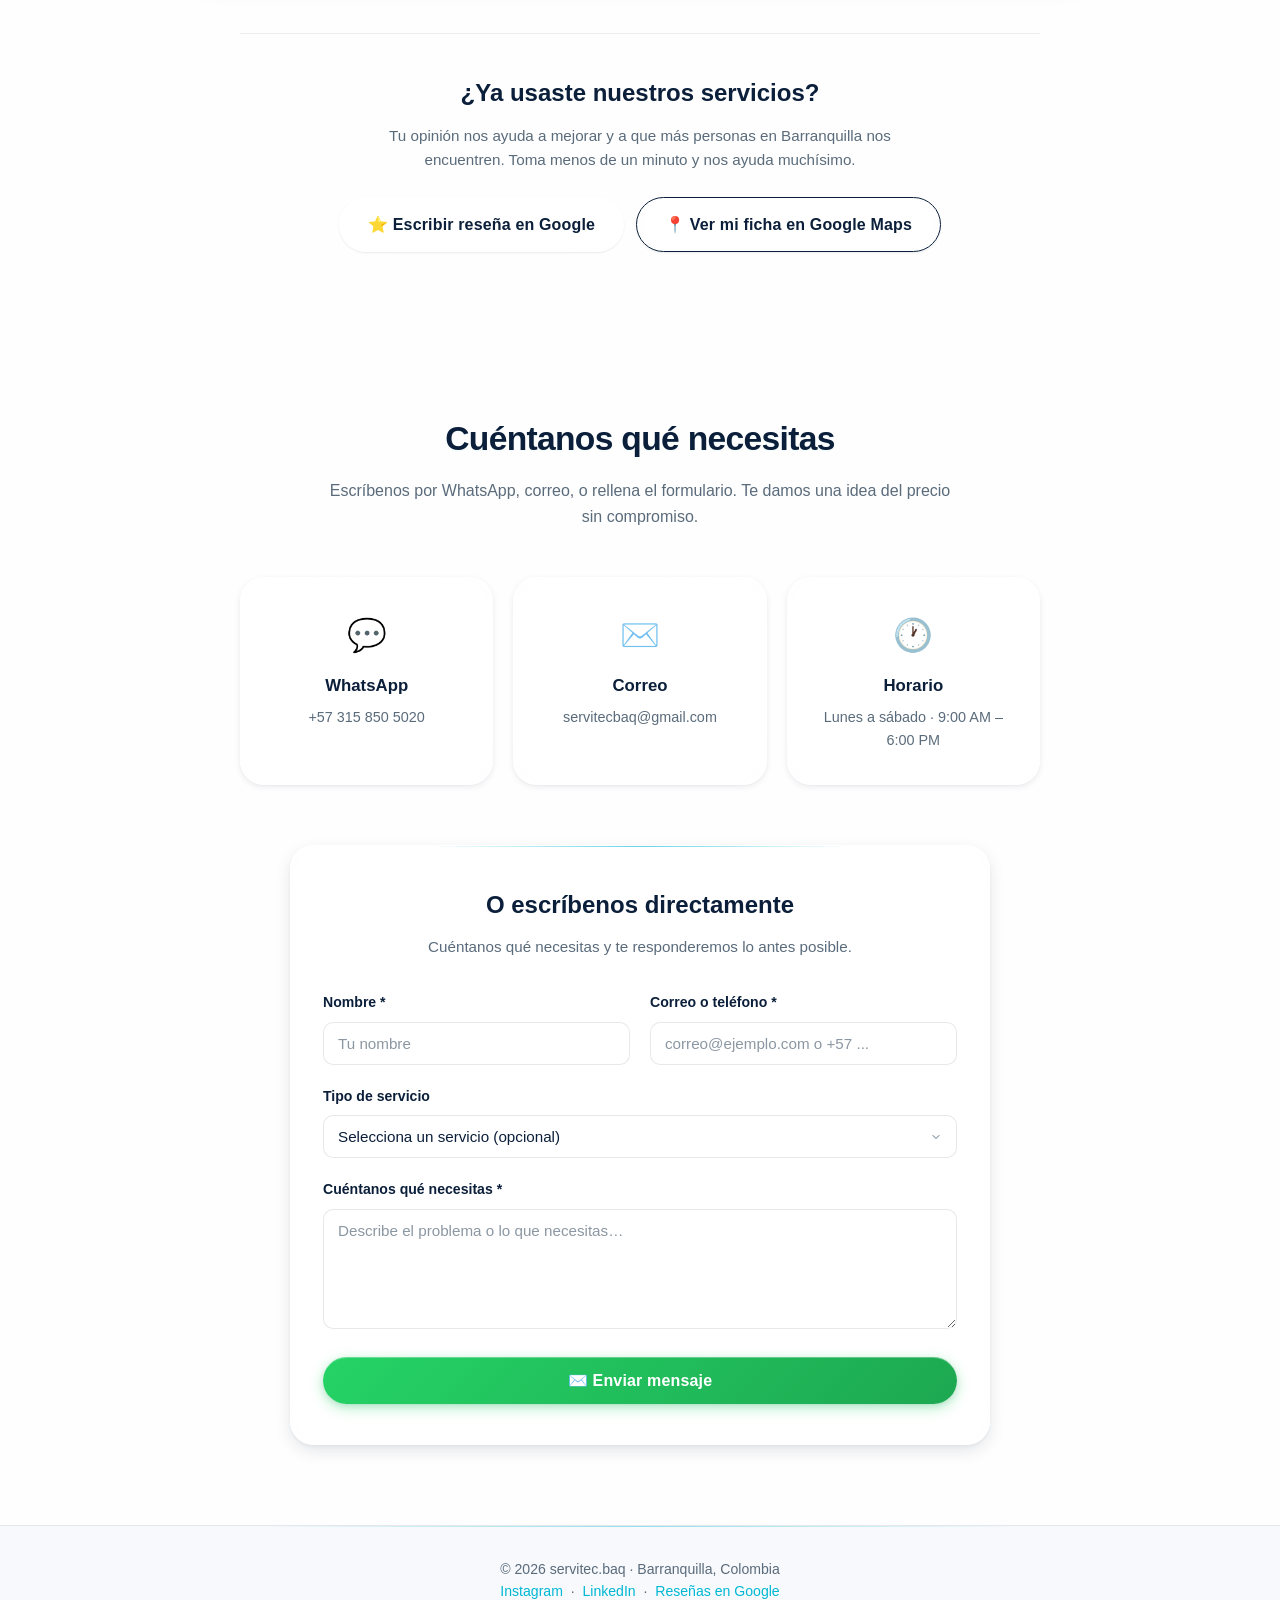
==== commit d7731eca: "Update index.html" ====
--- a/index.html
+++ b/index.html
@@ -31,6 +31,7 @@
   <meta name="twitter:description" content="Servicio técnico a domicilio en Barranquilla y área metropolitana. Reparación, mantenimiento, soporte de aplicativos y desarrollo de software.">
   <meta name="twitter:image" content="https://servitecbaq.com/img/og-image.png">
 
+  <link rel="canonical" href="https://servitecbaq.com/" />
   <link rel="icon" href="data:image/svg+xml,<svg xmlns='http://www.w3.org/2000/svg' viewBox='0 0 100 100'><text y='.9em' font-size='90'>💻</text></svg>">
   <link rel="sitemap" type="application/xml" title="Sitemap" href="/sitemap.xml">
   <link rel="preload" href="css/styles.css" as="style">
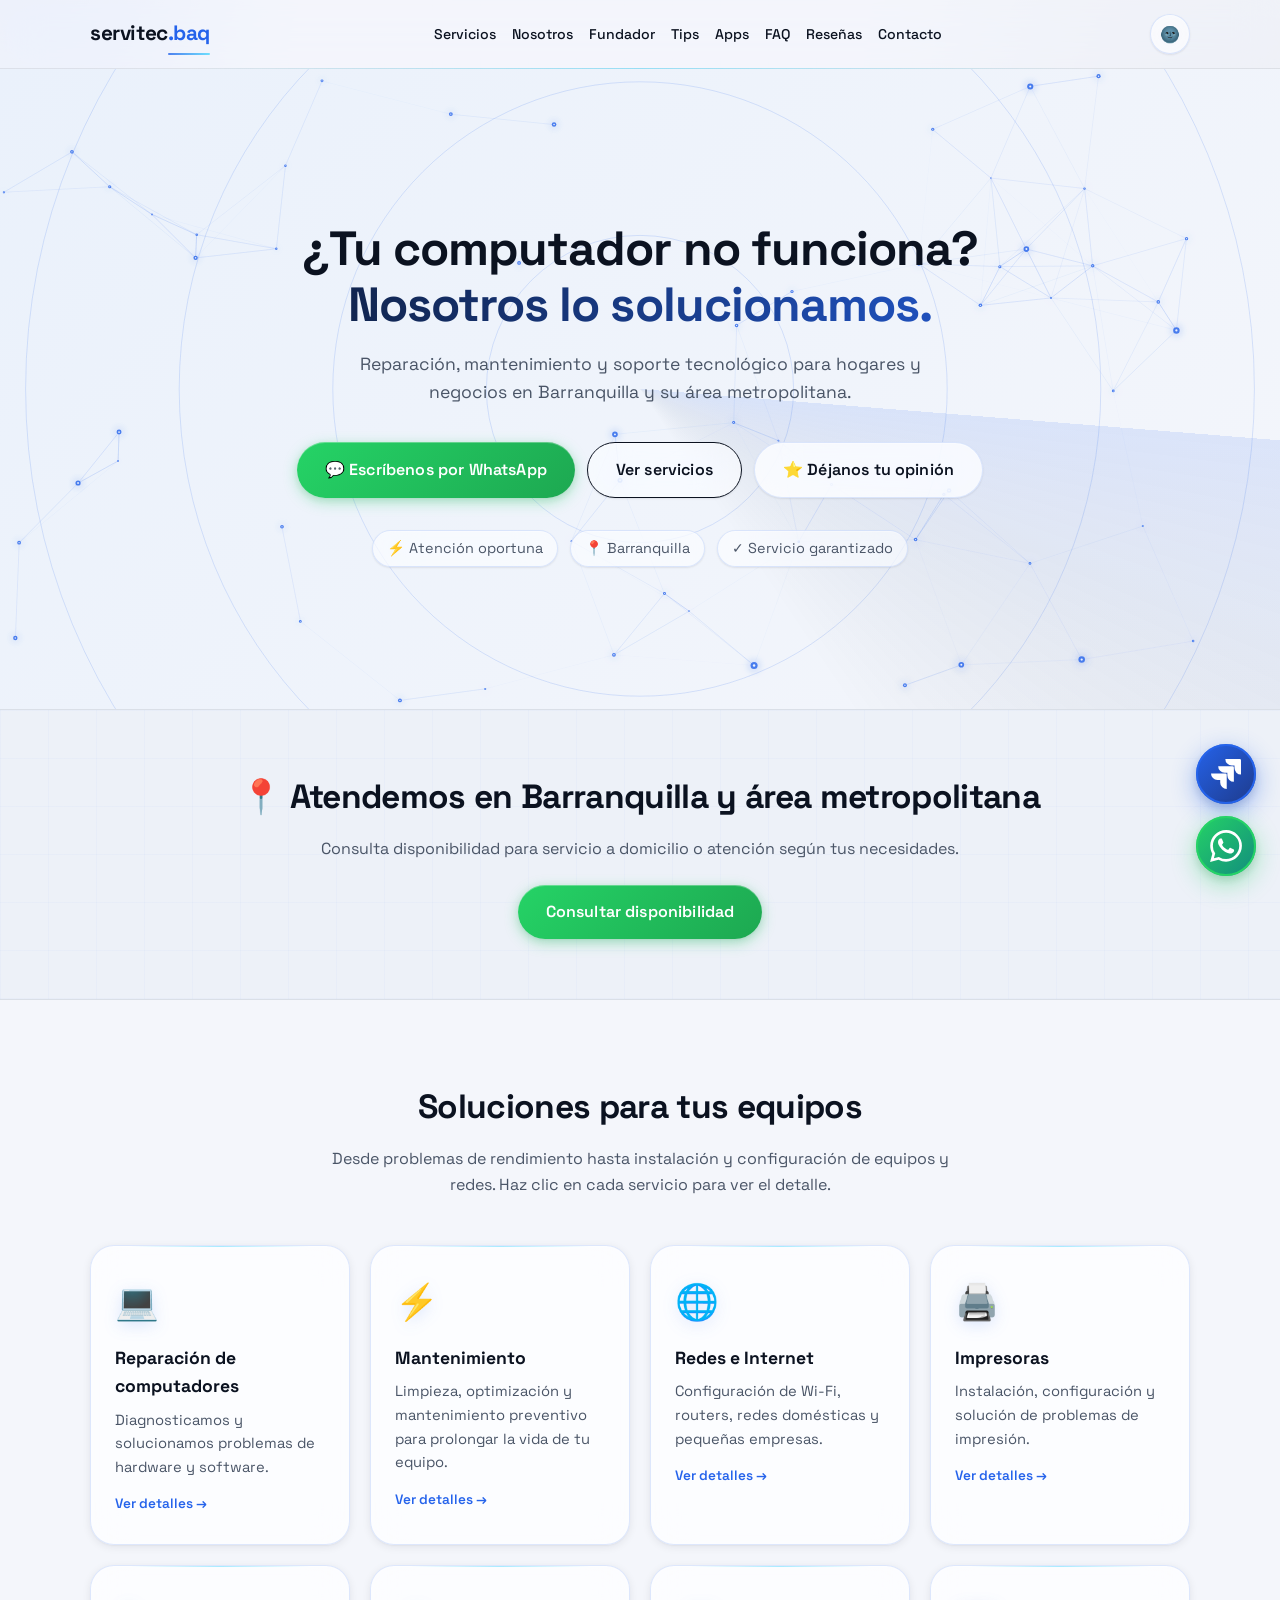
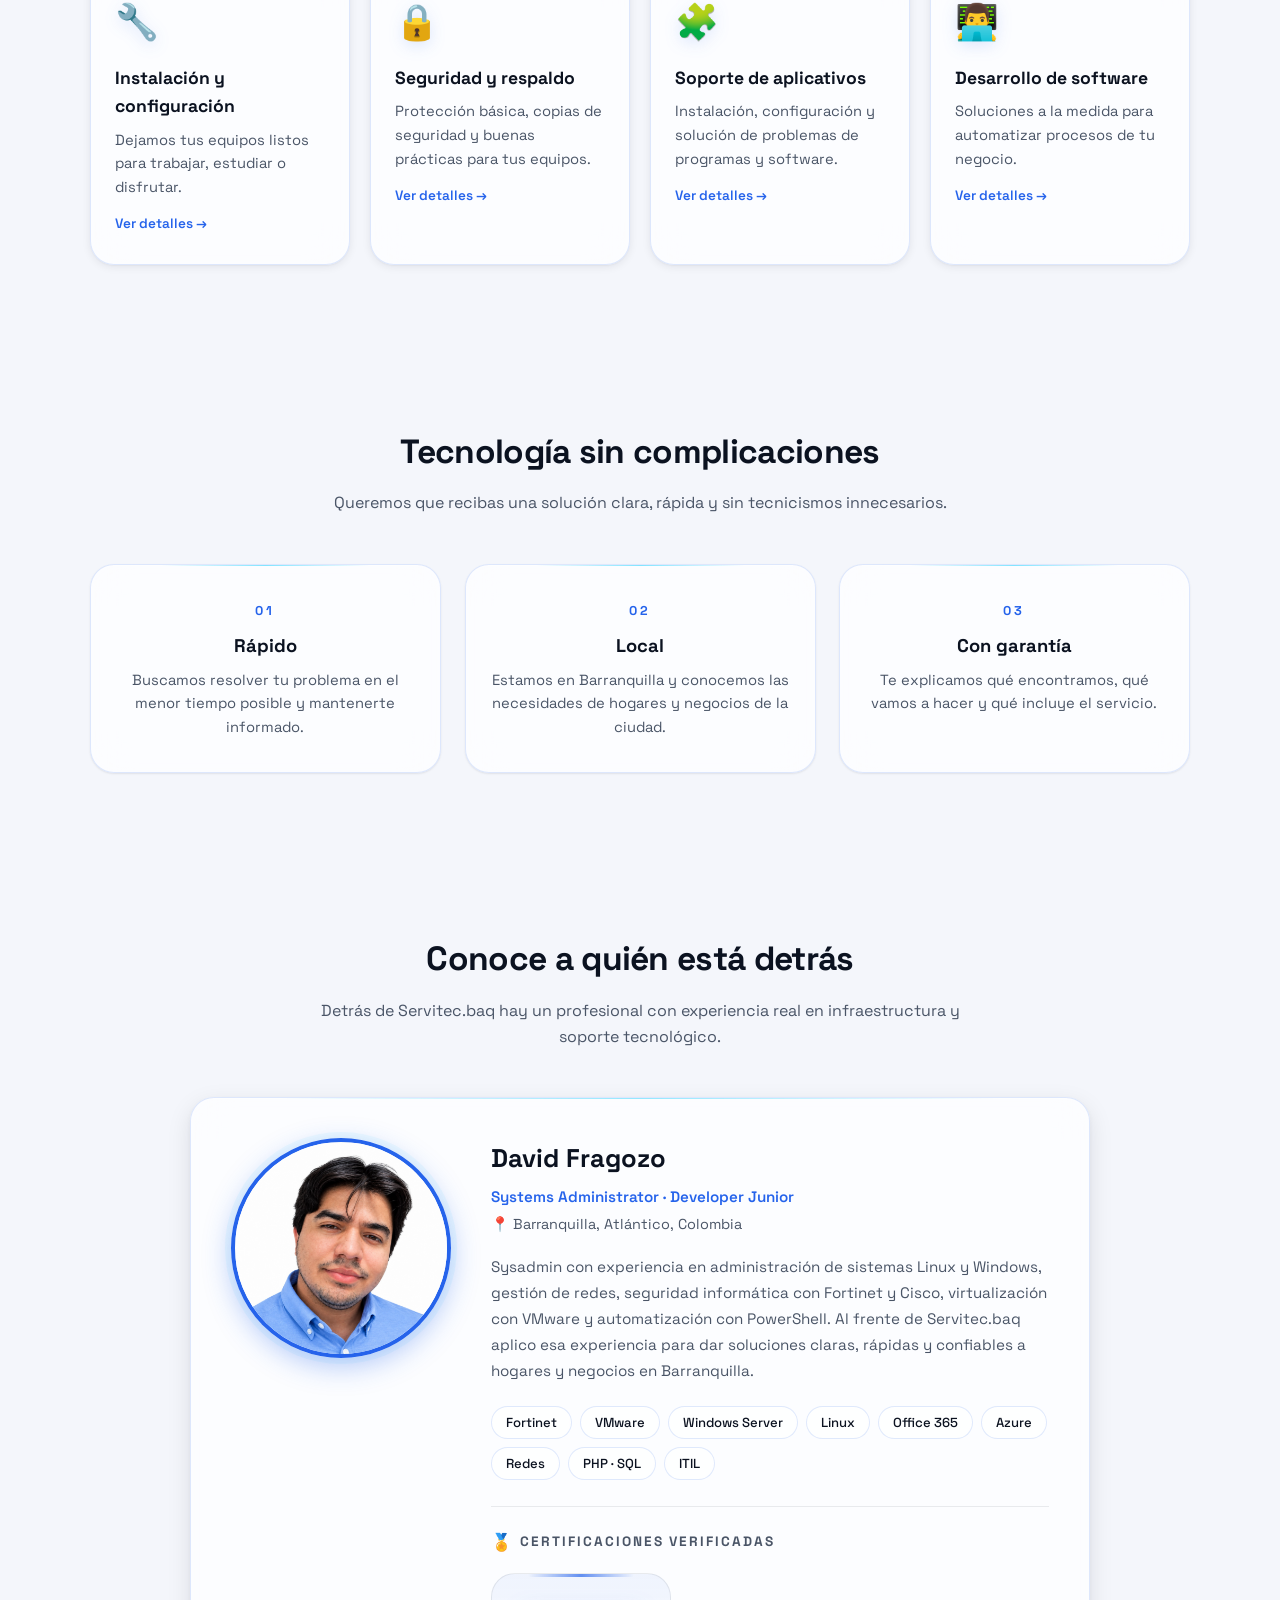
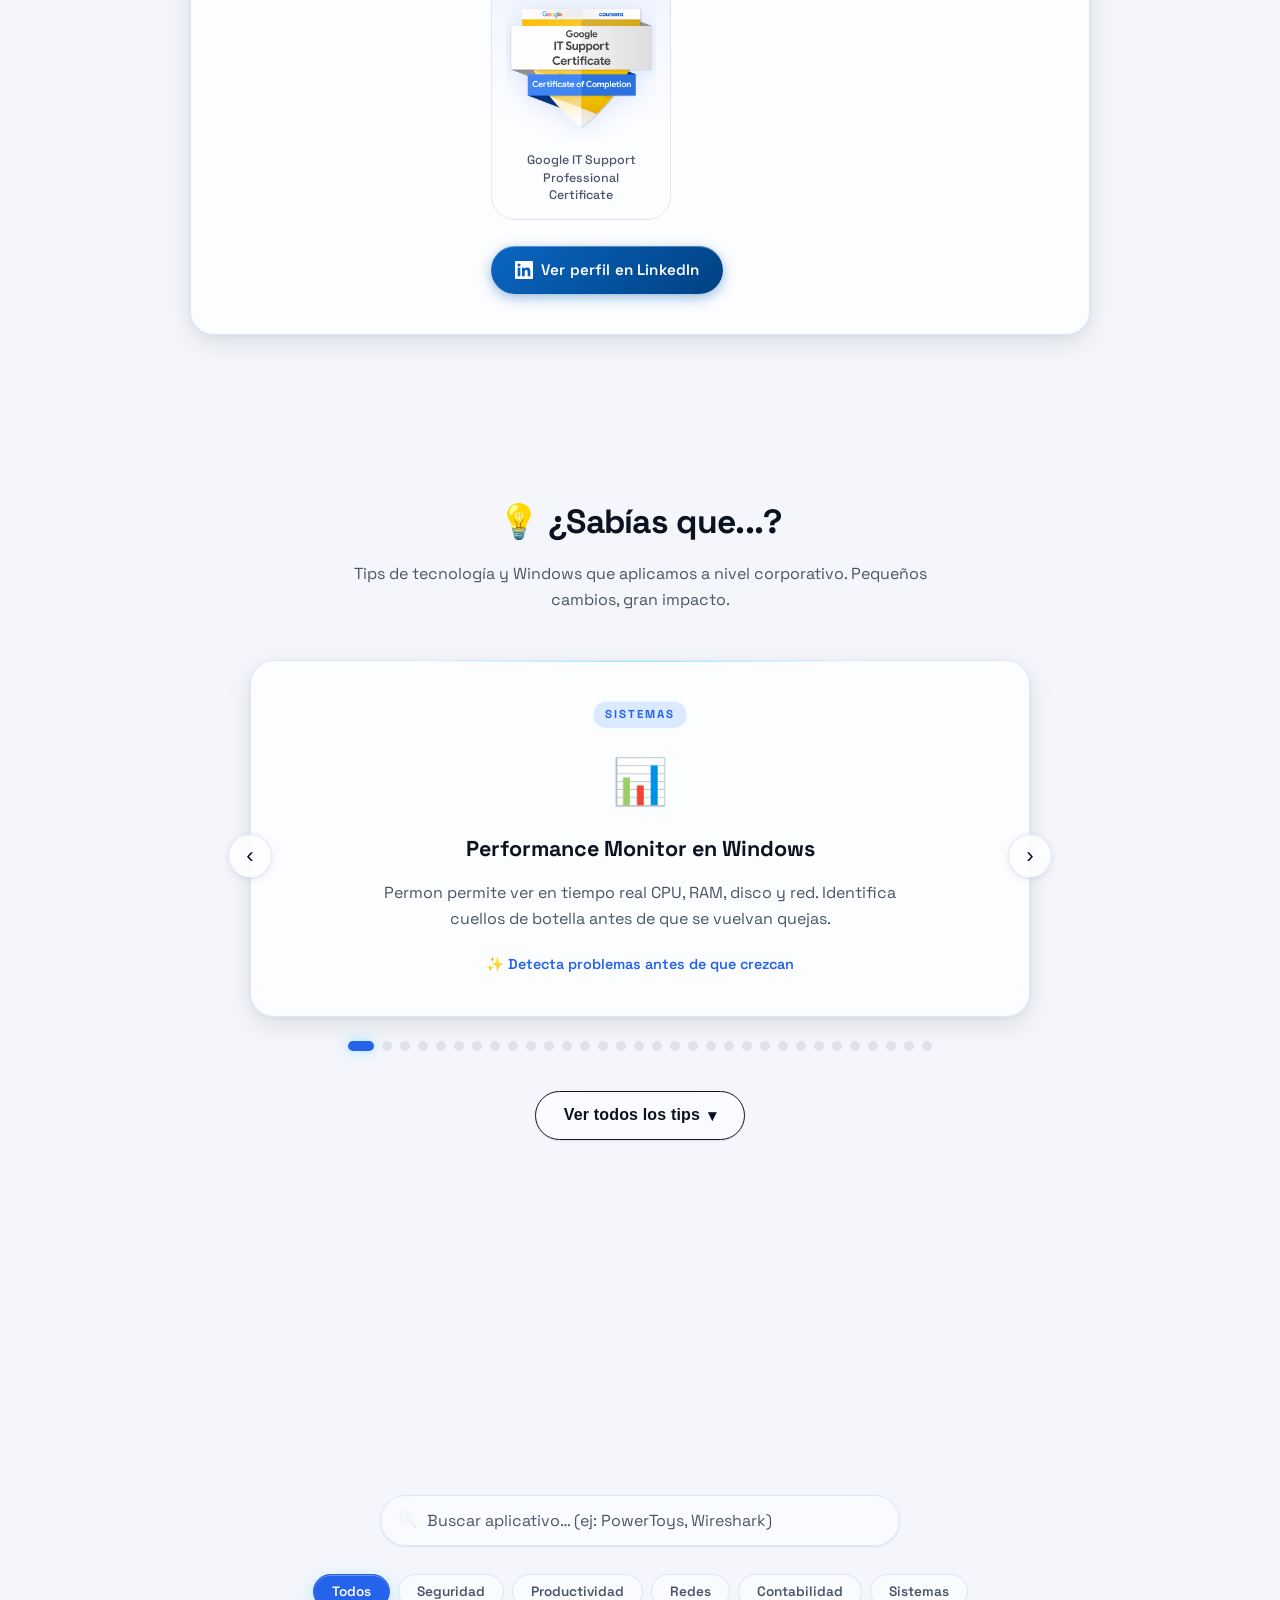
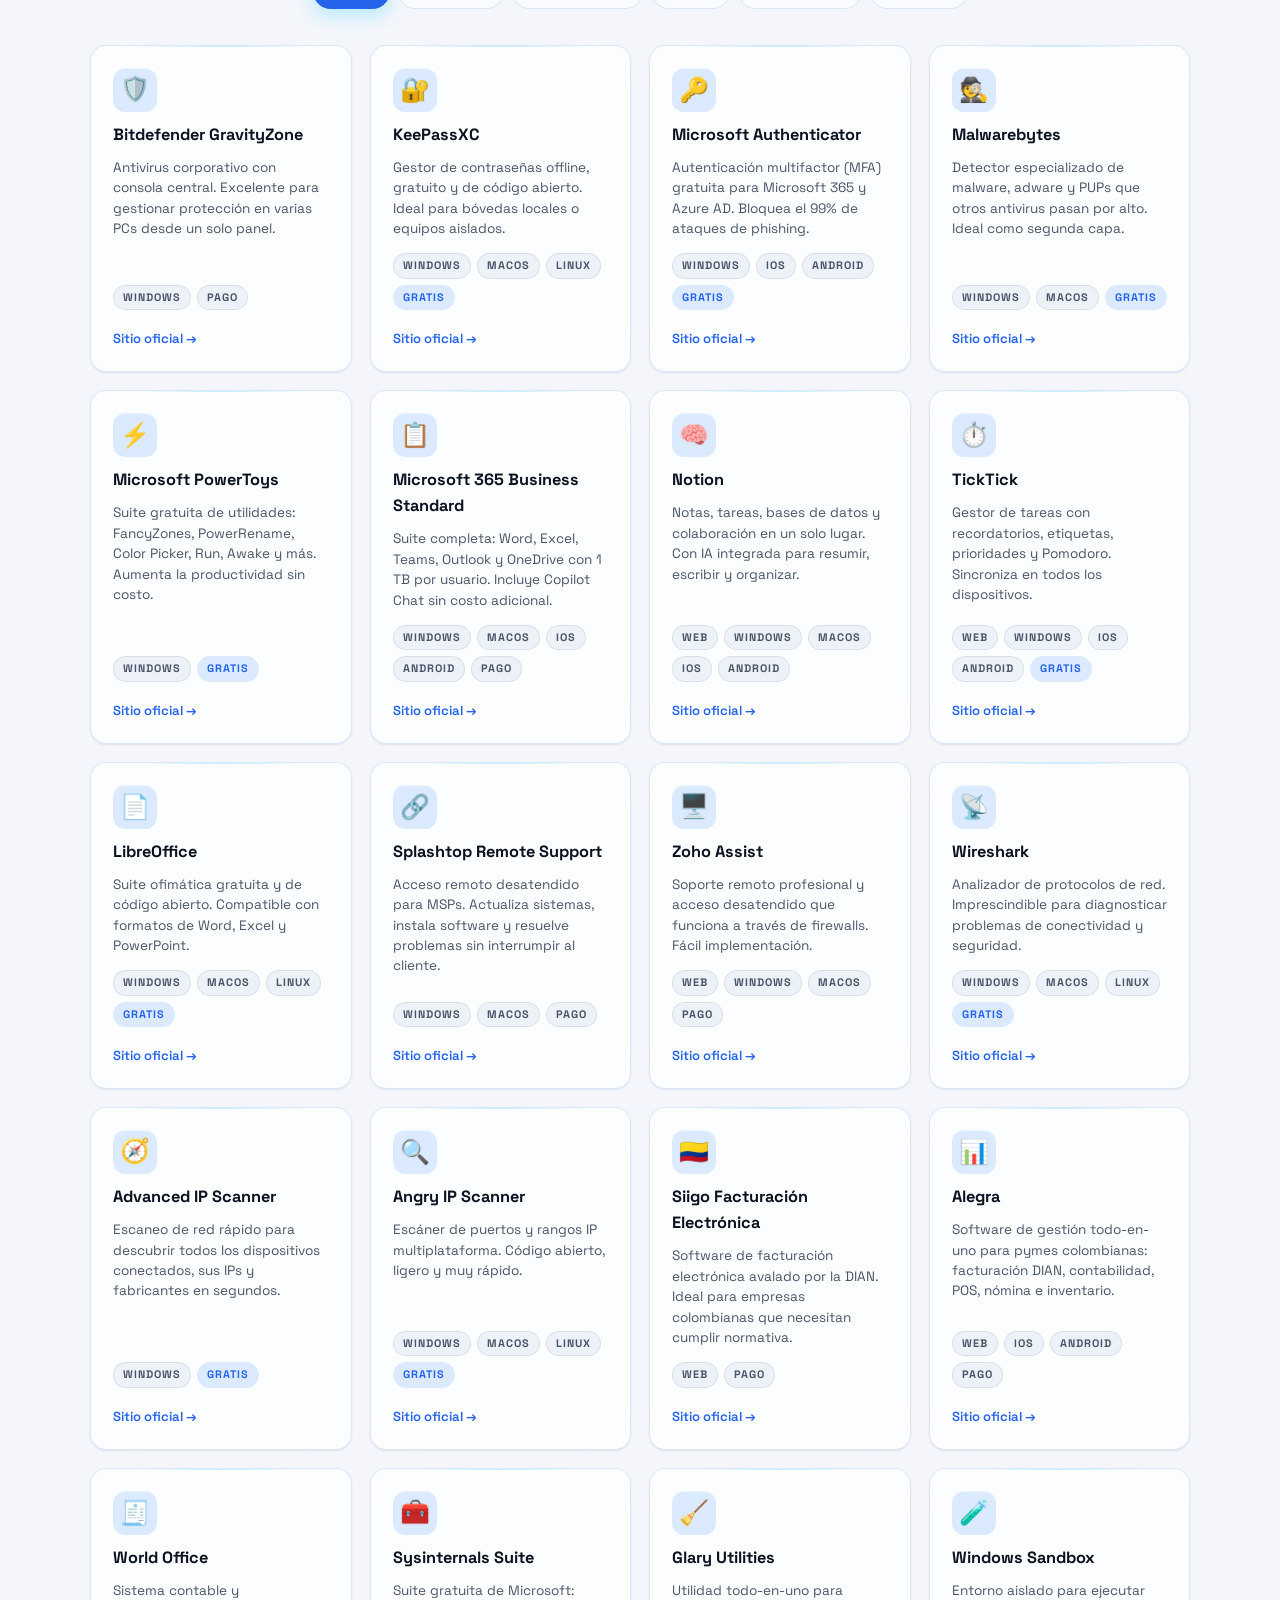
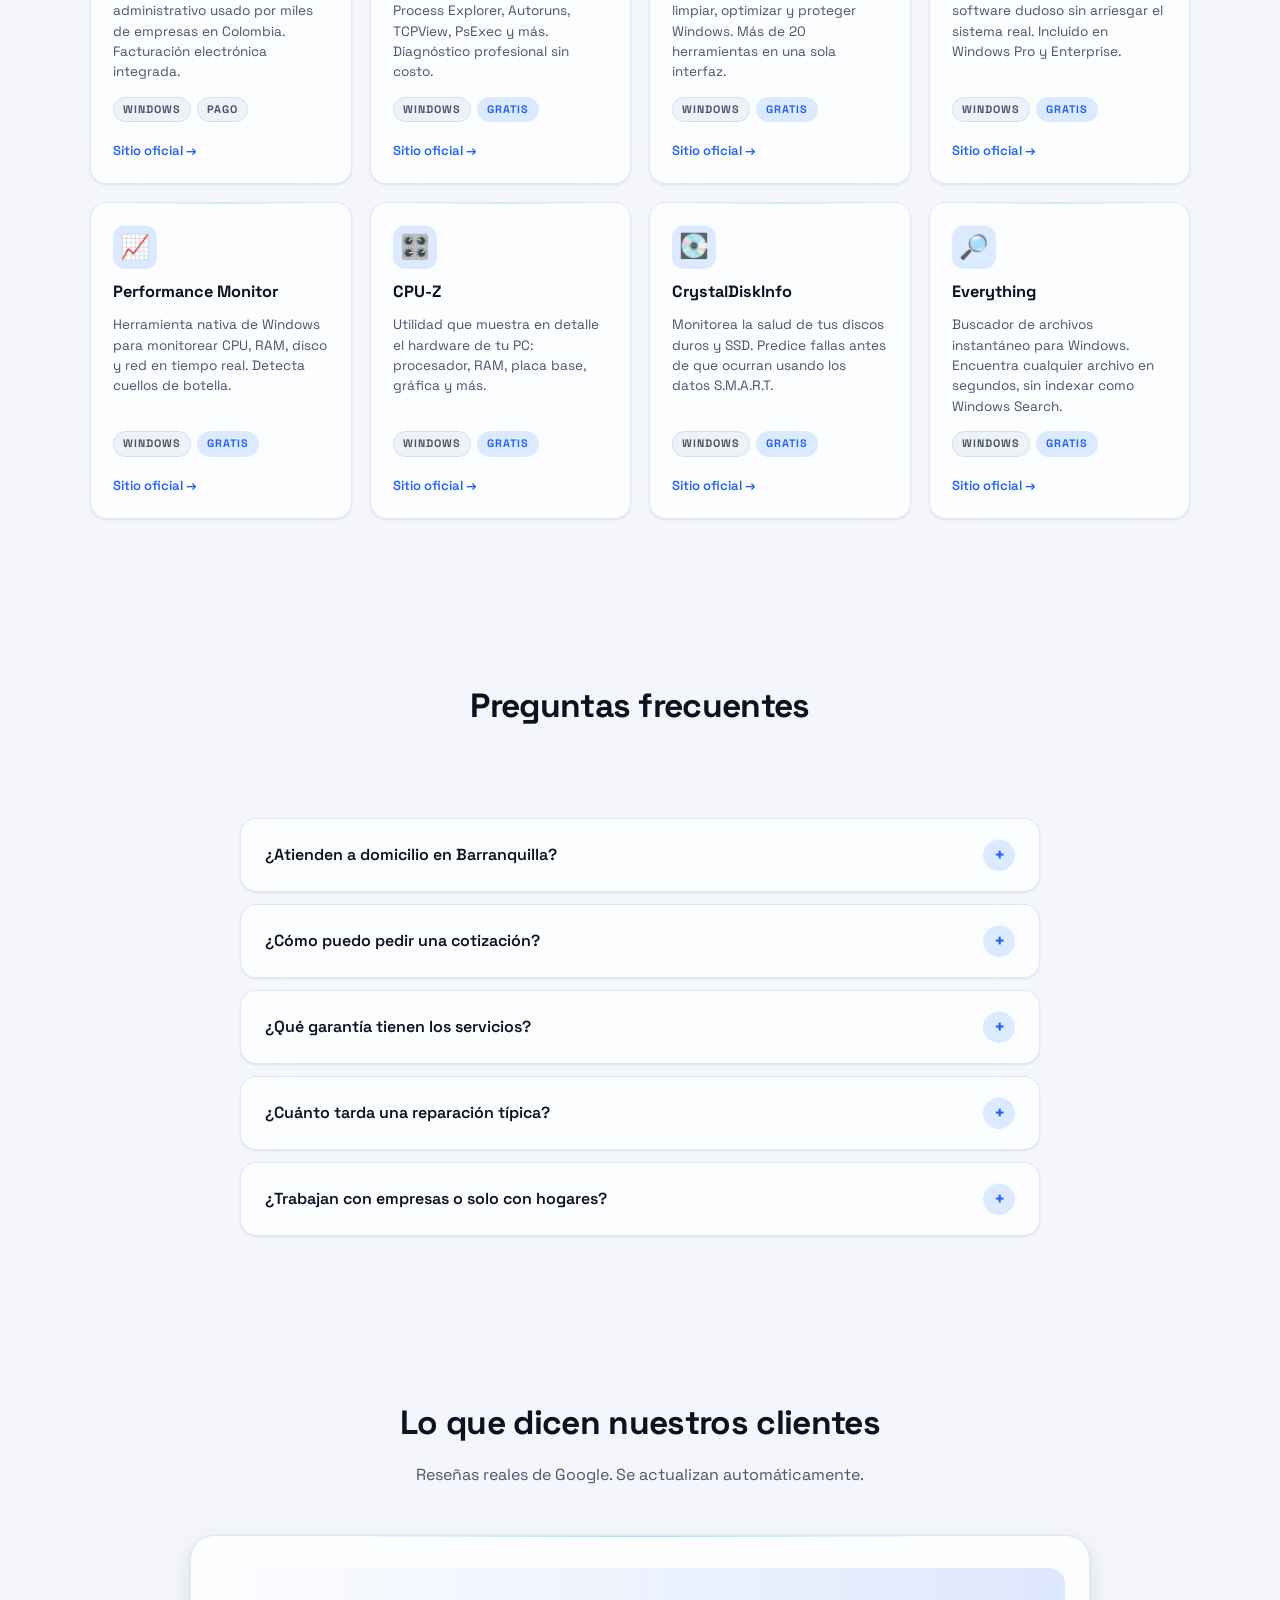
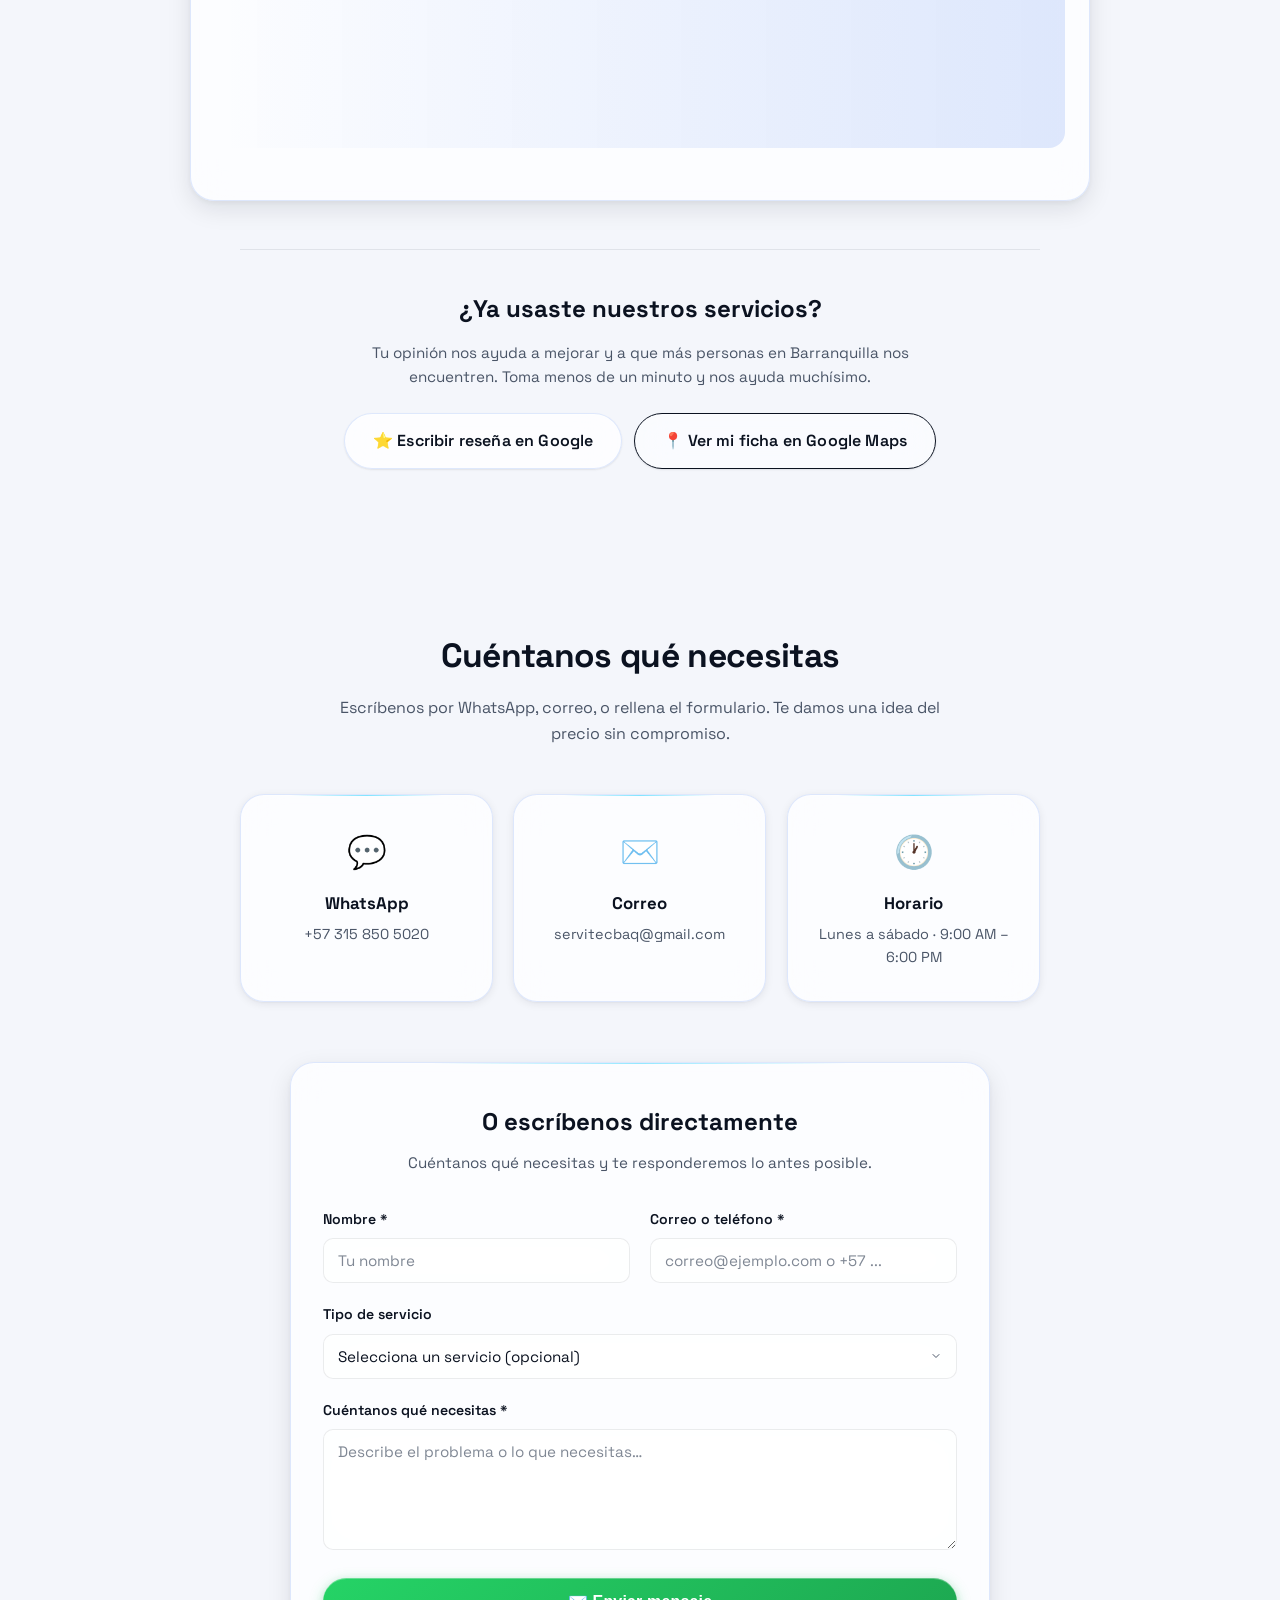
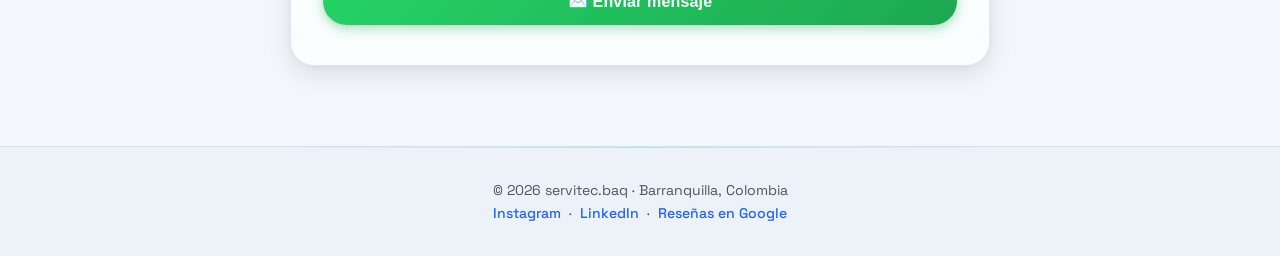
==== commit 957f0992: "Updated New Design" ====
--- a/index.html
+++ b/index.html
@@ -9,7 +9,7 @@
   <meta name="keywords" content="reparación de computadores Barranquilla, servicio técnico a domicilio, soporte técnico Barranquilla, redes, impresoras, soporte aplicativos, desarrollo de software, tips windows corporativo">
   <meta name="author" content="Servitec.baq">
   <meta name="robots" content="index, follow">
-  <meta name="theme-color" content="#0B1F3A">
+  <meta name="theme-color" content="#0B1220">
 
   <meta name="google-site-verification" content="UroQP0TYR1nk7Vt3Ws_MzWo_x_mi3C6uYbYdDphph58" />
 
@@ -18,14 +18,11 @@
   <meta property="og:type" content="website">
   <meta property="og:url" content="https://servitecbaq.com/">
   <meta property="og:locale" content="es_CO">
-
-<!-- Open Graph / Facebook / WhatsApp / LinkedIn -->
   <meta property="og:image" content="https://servitecbaq.com/img/og-image.png">
   <meta property="og:image:width" content="1200">
   <meta property="og:image:height" content="630">
   <meta property="og:image:alt" content="Servitec.baq - Reparación de computadores en Barranquilla">
 
-<!-- Twitter / X -->
   <meta name="twitter:card" content="summary_large_image">
   <meta name="twitter:title" content="Servitec.baq - Reparación de Computadores en Barranquilla">
   <meta name="twitter:description" content="Servicio técnico a domicilio en Barranquilla y área metropolitana. Reparación, mantenimiento, soporte de aplicativos y desarrollo de software.">
@@ -34,6 +31,11 @@
   <link rel="canonical" href="https://servitecbaq.com/" />
   <link rel="icon" href="data:image/svg+xml,<svg xmlns='http://www.w3.org/2000/svg' viewBox='0 0 100 100'><text y='.9em' font-size='90'>💻</text></svg>">
   <link rel="sitemap" type="application/xml" title="Sitemap" href="/sitemap.xml">
+
+  <link rel="preconnect" href="https://fonts.googleapis.com">
+  <link rel="preconnect" href="https://fonts.gstatic.com" crossorigin>
+  <link href="https://fonts.googleapis.com/css2?family=Space+Grotesk:wght@400;500;600;700&family=JetBrains+Mono:wght@400;500&display=swap" rel="stylesheet">
+
   <link rel="preload" href="css/styles.css" as="style">
 
   <script>
@@ -51,7 +53,6 @@
 
   <link rel="stylesheet" href="css/styles.css">
 
-  <!-- Schema: LocalBusiness -->
   <script type="application/ld+json">
   {
     "@context": "https://schema.org",
@@ -97,7 +98,6 @@
   }
   </script>
 
-  <!-- Schema: FAQPage -->
   <script type="application/ld+json">
   {
     "@context": "https://schema.org",
@@ -114,9 +114,14 @@
 </head>
 <body>
 
+  <!-- Cursor personalizado -->
+  <div class="cursor-ring" id="cursorRing" aria-hidden="true"></div>
+  <div class="cursor-dot" id="cursorDot" aria-hidden="true"></div>
+
   <!-- Botón flotante de WhatsApp -->
   <a href="https://wa.me/573158505020?text=Hola%20Servitec.baq%2C%20necesito%20ayuda%20con%20mi%20computador"
      class="whatsapp-float"
+     data-cursor="hover"
      target="_blank"
      rel="noopener"
      aria-label="Escríbenos por WhatsApp">
@@ -129,6 +134,7 @@
   <button type="button"
           class="jira-float"
           id="jiraFloatBtn"
+          data-cursor="hover"
           aria-label="Abrir formulario de soporte técnico"
           title="Abrir ticket de soporte técnico">
     <svg xmlns="http://www.w3.org/2000/svg" viewBox="0 0 24 24" width="30" height="30" fill="currentColor" aria-hidden="true">
@@ -139,19 +145,19 @@
   <!-- Header -->
   <header class="header">
     <div class="container header-inner">
-      <a href="#inicio" class="logo">servitec<span>.baq</span></a>
+      <a href="#inicio" class="logo" data-cursor="hover">servitec<span>.baq</span></a>
       <nav class="nav" id="nav">
-        <a href="#servicios">Servicios</a>
-        <a href="#nosotros">Nosotros</a>
-        <a href="#fundador">Fundador</a>
-        <a href="#tips">Tips</a>
-        <a href="#apps">Apps</a>
-        <a href="#faq">FAQ</a>
-        <a href="#resenas">Reseñas</a>
-        <a href="#contacto">Contacto</a>
+        <a href="#servicios" data-cursor="hover">Servicios</a>
+        <a href="#nosotros" data-cursor="hover">Nosotros</a>
+        <a href="#fundador" data-cursor="hover">Fundador</a>
+        <a href="#tips" data-cursor="hover">Tips</a>
+        <a href="#apps" data-cursor="hover">Apps</a>
+        <a href="#faq" data-cursor="hover">FAQ</a>
+        <a href="#resenas" data-cursor="hover">Reseñas</a>
+        <a href="#contacto" data-cursor="hover">Contacto</a>
       </nav>
       <div class="header-actions">
-        <button class="theme-toggle" id="themeToggle" aria-label="Cambiar tema claro/oscuro" title="Cambiar tema">
+        <button class="theme-toggle" id="themeToggle" data-cursor="hover" aria-label="Cambiar tema claro/oscuro" title="Cambiar tema">
           <span class="theme-icon-light">🌚</span>
           <span class="theme-icon-dark">🌞</span>
         </button>
@@ -162,17 +168,21 @@
 
   <!-- Hero -->
   <section class="hero" id="inicio">
-    <div class="container">
-      <h1>¿Tu computador no funciona?<br>Nosotros lo solucionamos.</h1>
+    <canvas id="heroRadar"></canvas>
+    <div class="container">
+      <h1>
+        <span class="hero-line">¿Tu computador no funciona?</span>
+        <span class="hero-line hero-line-accent">Nosotros lo solucionamos.</span>
+      </h1>
       <p class="hero-subtitle">Reparación, mantenimiento y soporte tecnológico para hogares y negocios en Barranquilla y su área metropolitana.</p>
       <div class="hero-cta">
         <a href="https://wa.me/573158505020?text=Hola%2C%20necesito%20servicio%20t%C3%A9cnico"
-           class="btn btn-whatsapp" target="_blank" rel="noopener">
+           class="btn btn-whatsapp" data-cursor="hover" target="_blank" rel="noopener">
           💬 Escríbenos por WhatsApp
         </a>
-        <a href="#servicios" class="btn btn-outline">Ver servicios</a>
+        <a href="#servicios" class="btn btn-outline" data-cursor="hover">Ver servicios</a>
         <a href="https://g.page/r/CRBuazdosaVREAE/review"
-           class="btn btn-review" target="_blank" rel="noopener">
+           class="btn btn-review" data-cursor="hover" target="_blank" rel="noopener">
           ⭐ Déjanos tu opinión
         </a>
       </div>
@@ -190,7 +200,7 @@
       <h2 class="section-title">📍 Atendemos en Barranquilla y área metropolitana</h2>
       <p class="section-subtitle">Consulta disponibilidad para servicio a domicilio o atención según tus necesidades.</p>
       <a href="https://wa.me/573158505020?text=Hola%2C%20quisiera%20saber%20si%20atienden%20en%20mi%20zona"
-         class="btn btn-whatsapp" target="_blank" rel="noopener">
+         class="btn btn-whatsapp" data-cursor="hover" target="_blank" rel="noopener">
         Consultar disponibilidad
       </a>
     </div>
@@ -203,49 +213,49 @@
       <p class="section-subtitle">Desde problemas de rendimiento hasta instalación y configuración de equipos y redes. Haz clic en cada servicio para ver el detalle.</p>
 
       <div class="services-grid">
-        <article class="service-card" data-service="reparacion" tabindex="0" role="button" aria-label="Ver detalle de Reparación de computadores">
+        <article class="service-card" data-service="reparacion" data-cursor="view" tabindex="0" role="button" aria-label="Ver detalle de Reparación de computadores">
           <div class="service-icon">💻</div>
           <h3>Reparación de computadores</h3>
           <p>Diagnosticamos y solucionamos problemas de hardware y software.</p>
           <span class="service-more">Ver detalles →</span>
         </article>
-        <article class="service-card" data-service="mantenimiento" tabindex="0" role="button" aria-label="Ver detalle de Mantenimiento">
+        <article class="service-card" data-service="mantenimiento" data-cursor="view" tabindex="0" role="button" aria-label="Ver detalle de Mantenimiento">
           <div class="service-icon">⚡</div>
           <h3>Mantenimiento</h3>
           <p>Limpieza, optimización y mantenimiento preventivo para prolongar la vida de tu equipo.</p>
           <span class="service-more">Ver detalles →</span>
         </article>
-        <article class="service-card" data-service="redes" tabindex="0" role="button" aria-label="Ver detalle de Redes e Internet">
+        <article class="service-card" data-service="redes" data-cursor="view" tabindex="0" role="button" aria-label="Ver detalle de Redes e Internet">
           <div class="service-icon">🌐</div>
           <h3>Redes e Internet</h3>
           <p>Configuración de Wi-Fi, routers, redes domésticas y pequeñas empresas.</p>
           <span class="service-more">Ver detalles →</span>
         </article>
-        <article class="service-card" data-service="impresoras" tabindex="0" role="button" aria-label="Ver detalle de Impresoras">
+        <article class="service-card" data-service="impresoras" data-cursor="view" tabindex="0" role="button" aria-label="Ver detalle de Impresoras">
           <div class="service-icon">🖨️</div>
           <h3>Impresoras</h3>
           <p>Instalación, configuración y solución de problemas de impresión.</p>
           <span class="service-more">Ver detalles →</span>
         </article>
-        <article class="service-card" data-service="instalacion" tabindex="0" role="button" aria-label="Ver detalle de Instalación y configuración">
+        <article class="service-card" data-service="instalacion" data-cursor="view" tabindex="0" role="button" aria-label="Ver detalle de Instalación y configuración">
           <div class="service-icon">🔧</div>
           <h3>Instalación y configuración</h3>
           <p>Dejamos tus equipos listos para trabajar, estudiar o disfrutar.</p>
           <span class="service-more">Ver detalles →</span>
         </article>
-        <article class="service-card" data-service="seguridad" tabindex="0" role="button" aria-label="Ver detalle de Seguridad y respaldo">
+        <article class="service-card" data-service="seguridad" data-cursor="view" tabindex="0" role="button" aria-label="Ver detalle de Seguridad y respaldo">
           <div class="service-icon">🔒</div>
           <h3>Seguridad y respaldo</h3>
           <p>Protección básica, copias de seguridad y buenas prácticas para tus equipos.</p>
           <span class="service-more">Ver detalles →</span>
         </article>
-        <article class="service-card" data-service="aplicativos" tabindex="0" role="button" aria-label="Ver detalle de Soporte de aplicativos">
+        <article class="service-card" data-service="aplicativos" data-cursor="view" tabindex="0" role="button" aria-label="Ver detalle de Soporte de aplicativos">
           <div class="service-icon">🧩</div>
           <h3>Soporte de aplicativos</h3>
           <p>Instalación, configuración y solución de problemas de programas y software.</p>
           <span class="service-more">Ver detalles →</span>
         </article>
-        <article class="service-card" data-service="desarrollo" tabindex="0" role="button" aria-label="Ver detalle de Desarrollo de software">
+        <article class="service-card" data-service="desarrollo" data-cursor="view" tabindex="0" role="button" aria-label="Ver detalle de Desarrollo de software">
           <div class="service-icon">👨‍💻</div>
           <h3>Desarrollo de software</h3>
           <p>Soluciones a la medida para automatizar procesos de tu negocio.</p>
@@ -319,6 +329,7 @@
             <div class="founder-certs-grid">
               <a href="https://www.credly.com/badges/c98f5dc1-7de0-4c18-96d7-27d513a103b8"
                  class="cert-badge"
+                 data-cursor="hover"
                  target="_blank"
                  rel="noopener"
                  aria-label="Ver certificación Google IT Support Professional Certificate en Credly">
@@ -336,7 +347,7 @@
           </div>
 
           <a href="https://www.linkedin.com/in/davidfragozo"
-             class="btn btn-linkedin" target="_blank" rel="noopener">
+             class="btn btn-linkedin" data-cursor="hover" target="_blank" rel="noopener">
             <svg xmlns="http://www.w3.org/2000/svg" width="18" height="18" viewBox="0 0 24 24" fill="currentColor" aria-hidden="true">
               <path d="M20.447 20.452h-3.554v-5.569c0-1.328-.027-3.037-1.852-3.037-1.853 0-2.136 1.445-2.136 2.939v5.667H9.351V9h3.414v1.561h.046c.477-.9 1.637-1.85 3.37-1.85 3.601 0 4.267 2.37 4.267 5.455v6.286zM5.337 7.433a2.062 2.062 0 01-2.063-2.065 2.063 2.063 0 112.063 2.065zm1.782 13.019H3.555V9h3.564v11.452zM22.225 0H1.771C.792 0 0 .774 0 1.729v20.542C0 23.227.792 24 1.771 24h20.451C23.2 24 24 23.227 24 22.271V1.729C24 .774 23.2 0 22.222 0h.003z"/>
             </svg>
@@ -357,12 +368,12 @@
 
       <div class="tip-carousel" id="tipCarousel">
         <div class="tip-track" id="tipTrack"></div>
-        <button class="tip-nav tip-nav-prev" id="tipPrev" aria-label="Tip anterior">‹</button>
-        <button class="tip-nav tip-nav-next" id="tipNext" aria-label="Tip siguiente">›</button>
+        <button class="tip-nav tip-nav-prev" id="tipPrev" data-cursor="hover" aria-label="Tip anterior">‹</button>
+        <button class="tip-nav tip-nav-next" id="tipNext" data-cursor="hover" aria-label="Tip siguiente">›</button>
         <div class="tip-dots" id="tipDots"></div>
       </div>
 
-      <button class="btn btn-outline tips-expand-btn" id="tipsExpandBtn" aria-expanded="false">
+      <button class="btn btn-outline tips-expand-btn" id="tipsExpandBtn" data-cursor="hover" aria-expanded="false">
         <span class="tips-expand-text">Ver todos los tips</span> <span class="tips-expand-icon">▾</span>
       </button>
 
@@ -388,7 +399,7 @@
       </div>
 
       <div class="apps-filters" id="appsFilters">
-        <button class="apps-filter active" data-category="all">Todos</button>
+        <button class="apps-filter active" data-cursor="hover" data-category="all">Todos</button>
       </div>
 
       <div class="apps-grid" id="appsGrid"></div>
@@ -407,7 +418,7 @@
 
       <div class="faq-list">
         <details class="faq-item">
-          <summary>
+          <summary data-cursor="hover">
             <span>¿Atienden a domicilio en Barranquilla?</span>
             <span class="faq-icon" aria-hidden="true">+</span>
           </summary>
@@ -416,7 +427,7 @@
           </div>
         </details>
         <details class="faq-item">
-          <summary>
+          <summary data-cursor="hover">
             <span>¿Cómo puedo pedir una cotización?</span>
             <span class="faq-icon" aria-hidden="true">+</span>
           </summary>
@@ -425,7 +436,7 @@
           </div>
         </details>
         <details class="faq-item">
-          <summary>
+          <summary data-cursor="hover">
             <span>¿Qué garantía tienen los servicios?</span>
             <span class="faq-icon" aria-hidden="true">+</span>
           </summary>
@@ -434,7 +445,7 @@
           </div>
         </details>
         <details class="faq-item">
-          <summary>
+          <summary data-cursor="hover">
             <span>¿Cuánto tarda una reparación típica?</span>
             <span class="faq-icon" aria-hidden="true">+</span>
           </summary>
@@ -443,7 +454,7 @@
           </div>
         </details>
         <details class="faq-item">
-          <summary>
+          <summary data-cursor="hover">
             <span>¿Trabajan con empresas o solo con hogares?</span>
             <span class="faq-icon" aria-hidden="true">+</span>
           </summary>
@@ -473,11 +484,11 @@
         </p>
         <div class="reviews-cta-buttons">
           <a href="https://g.page/r/CRBuazdosaVREAE/review"
-             class="btn btn-review" target="_blank" rel="noopener">
+             class="btn btn-review" data-cursor="hover" target="_blank" rel="noopener">
             ⭐ Escribir reseña en Google
           </a>
           <a href="https://maps.app.goo.gl/bVDcFfRkvRaywEDJ7"
-             class="btn btn-outline" target="_blank" rel="noopener">
+             class="btn btn-outline" data-cursor="hover" target="_blank" rel="noopener">
             📍 Ver mi ficha en Google Maps
           </a>
         </div>
@@ -493,12 +504,12 @@
 
       <div class="contact-grid">
         <a href="https://wa.me/573158505020?text=Hola%20Servitec.baq%2C%20necesito%20un%20servicio"
-           class="contact-card" target="_blank" rel="noopener">
+           class="contact-card" data-cursor="hover" target="_blank" rel="noopener">
           <span class="contact-icon">💬</span>
           <h3>WhatsApp</h3>
           <p>+57 315 850 5020</p>
         </a>
-        <a href="mailto:servitecbaq@gmail.com" class="contact-card">
+        <a href="mailto:servitecbaq@gmail.com" class="contact-card" data-cursor="hover">
           <span class="contact-icon">✉️</span>
           <h3>Correo</h3>
           <p>servitecbaq@gmail.com</p>
@@ -510,7 +521,6 @@
         </div>
       </div>
 
-      <!-- Formulario de contacto (Web3Forms) -->
       <div class="contact-form-wrapper">
         <h3 class="contact-form-title">O escríbenos directamente</h3>
         <p class="contact-form-subtitle">
@@ -559,7 +569,7 @@
             <textarea id="form-message" name="message" required rows="5" placeholder="Describe el problema o lo que necesitas…"></textarea>
           </div>
 
-          <button type="submit" class="btn btn-whatsapp form-submit" id="formSubmit">
+          <button type="submit" class="btn btn-whatsapp form-submit" id="formSubmit" data-cursor="hover">
             ✉️ Enviar mensaje
           </button>
 
@@ -574,11 +584,11 @@
     <div class="container">
       <p>© 2026 servitec.baq · Barranquilla, Colombia</p>
       <p>
-        <a href="https://www.instagram.com/servitec.baq" target="_blank" rel="noopener">Instagram</a>
+        <a href="https://www.instagram.com/servitec.baq" data-cursor="hover" target="_blank" rel="noopener">Instagram</a>
         &nbsp;·&nbsp;
-        <a href="https://www.linkedin.com/in/davidfragozo" target="_blank" rel="noopener">LinkedIn</a>
+        <a href="https://www.linkedin.com/in/davidfragozo" data-cursor="hover" target="_blank" rel="noopener">LinkedIn</a>
         &nbsp;·&nbsp;
-        <a href="https://g.page/r/CRBuazdosaVREAE/review" target="_blank" rel="noopener">Reseñas en Google</a>
+        <a href="https://g.page/r/CRBuazdosaVREAE/review" data-cursor="hover" target="_blank" rel="noopener">Reseñas en Google</a>
       </p>
     </div>
   </footer>
@@ -587,13 +597,13 @@
   <div class="modal" id="serviceModal" aria-hidden="true" role="dialog" aria-modal="true" aria-labelledby="modalTitle">
     <div class="modal-overlay" data-close-modal></div>
     <div class="modal-box" role="document">
-      <button class="modal-close" id="modalClose" aria-label="Cerrar">✕</button>
+      <button class="modal-close" id="modalClose" data-cursor="hover" aria-label="Cerrar">✕</button>
       <div class="modal-icon" id="modalIcon">💻</div>
       <h3 class="modal-title" id="modalTitle">Título</h3>
       <p class="modal-desc" id="modalDesc">Descripción</p>
       <ul class="modal-list" id="modalList"></ul>
       <a href="https://wa.me/573158505020?text=Hola%2C%20quiero%20informaci%C3%B3n%20sobre%20este%20servicio"
-         class="btn btn-whatsapp modal-cta" target="_blank" rel="noopener">
+         class="btn btn-whatsapp modal-cta" data-cursor="hover" target="_blank" rel="noopener">
         💬 Consultar por WhatsApp
       </a>
     </div>
--- a/css/styles.css
+++ b/css/styles.css
@@ -8,50 +8,50 @@
 }
 
 /* ============================================
-   VARIABLES - MODO CLARO
+   VARIABLES — MODO CLARO (futurista azul/gris)
    ============================================ */
 :root {
-  --md-primary: #0B1F3A;
-  --md-primary-container: #D6E4F0;
-  --md-secondary: #00B8D4;
-  --md-secondary-container: #C9F0F7;
-  --md-surface: #fefefe;
-  --md-surface-1: #f7f9fc;
-  --md-surface-2: #eef2f7;
-  --md-on-surface: #0B1F3A;
-  --md-on-surface-variant: #5A6B7B;
-  --md-outline: rgba(11,31,58,0.08);
-  --md-outline-strong: rgba(11,31,58,0.18);
+  --md-primary: #0B1220;
+  --md-primary-container: #DDE7F5;
+  --md-secondary: #2563EB;
+  --md-secondary-container: #DBEAFE;
+  --md-accent-glow: #4DD8FF;
+  --md-surface: #F4F6FB;
+  --md-surface-1: #EDF1F8;
+  --md-surface-2: #E2E8F2;
+  --md-on-surface: #0B1220;
+  --md-on-surface-variant: #4A5567;
+  --md-outline: rgba(11,18,32,0.08);
+  --md-outline-strong: rgba(11,18,32,0.16);
 
   --acrylic-bg: rgba(255,255,255,0.55);
-  --acrylic-bg-strong: rgba(255,255,255,0.75);
-  --acrylic-border: rgba(255,255,255,0.6);
-  --acrylic-border-dark: rgba(11,31,58,0.10);
-  --acrylic-blur: blur(24px) saturate(200%);
+  --acrylic-bg-strong: rgba(255,255,255,0.78);
+  --acrylic-border: rgba(37,99,235,0.14);
+  --acrylic-border-dark: rgba(11,18,32,0.08);
+  --acrylic-blur: blur(20px) saturate(180%);
 
   --color-primary: var(--md-primary);
   --color-accent: var(--md-secondary);
+  --color-accent-glow: var(--md-accent-glow);
   --color-text: var(--md-on-surface);
   --color-text-light: var(--md-on-surface-variant);
   --color-bg: var(--md-surface);
   --color-bg-alt: var(--md-surface-1);
-  --color-card-bg: rgba(255,255,255,0.65);
+  --color-card-bg: rgba(255,255,255,0.72);
   --color-card-solid: #ffffff;
-  --color-header-bg: rgba(255,255,255,0.55);
-  --color-hero-gradient: linear-gradient(135deg, #E6F4F8 0%, #F2FAFC 50%, #ffffff 100%);
+  --color-header-bg: rgba(244,246,251,0.7);
+  --color-hero-gradient: linear-gradient(135deg, #EAF1FB 0%, #F4F6FB 50%, #ffffff 100%);
   --color-border: var(--md-outline);
 
   --texture-grid:
-    linear-gradient(rgba(11,31,58,0.035) 1px, transparent 1px),
-    linear-gradient(90deg, rgba(11,31,58,0.035) 1px, transparent 1px);
-  --texture-grid-size: 40px 40px;
-  --texture-dots: radial-gradient(circle, rgba(11,31,58,0.07) 1px, transparent 1px);
-  --texture-dots-size: 22px 22px;
-
-  --elev-1: 0 1px 2px rgba(11,31,58,0.06), 0 1px 3px rgba(11,31,58,0.04);
-  --elev-2: 0 2px 6px rgba(11,31,58,0.08), 0 1px 2px rgba(11,31,58,0.04);
-  --elev-3: 0 6px 16px rgba(11,31,58,0.10), 0 2px 4px rgba(11,31,58,0.05);
-  --elev-4: 0 12px 28px rgba(11,31,58,0.12), 0 4px 8px rgba(11,31,58,0.06);
+    linear-gradient(rgba(37,99,235,0.05) 1px, transparent 1px),
+    linear-gradient(90deg, rgba(37,99,235,0.05) 1px, transparent 1px);
+  --texture-grid-size: 48px 48px;
+
+  --elev-1: 0 1px 2px rgba(11,18,32,0.06), 0 1px 3px rgba(11,18,32,0.04);
+  --elev-2: 0 2px 8px rgba(11,18,32,0.08), 0 1px 2px rgba(11,18,32,0.04);
+  --elev-3: 0 8px 24px rgba(11,18,32,0.10), 0 2px 6px rgba(11,18,32,0.05);
+  --elev-4: 0 16px 40px rgba(11,18,32,0.14), 0 4px 12px rgba(11,18,32,0.06);
   --shadow: var(--elev-2);
 
   --radius: 16px;
@@ -60,8 +60,12 @@
   --radius-full: 999px;
 
   --max-width: 1100px;
-  --transition: cubic-bezier(0.2, 0, 0, 1);
+
+  /* Curvas de easing tipo Apple */
+  --transition: cubic-bezier(0.4, 0, 0.2, 1);
   --ease-out: cubic-bezier(0.16, 1, 0.3, 1);
+  --ease-in-out: cubic-bezier(0.65, 0, 0.35, 1);
+  --ease-apple: cubic-bezier(0.25, 0.1, 0.25, 1);
   --ease-material: cubic-bezier(0.4, 0, 0.2, 1);
 
   --header-offset: 72px;
@@ -69,47 +73,48 @@
 }
 
 /* ============================================
-   VARIABLES - MODO OSCURO
+   VARIABLES — MODO OSCURO (futurista)
    ============================================ */
 [data-theme="dark"] {
-  --md-primary: #E6F4F8;
-  --md-primary-container: #1A3A5C;
-  --md-secondary: #00B8D4;
-  --md-secondary-container: #0F3A47;
-  --md-surface: #0A1524;
-  --md-surface-1: #0F1E33;
-  --md-surface-2: #142844;
-  --md-on-surface: #E6F4F8;
-  --md-on-surface-variant: #A0B8CC;
-  --md-outline: rgba(255,255,255,0.08);
-  --md-outline-strong: rgba(255,255,255,0.15);
-
-  --acrylic-bg: rgba(15,30,51,0.5);
-  --acrylic-bg-strong: rgba(15,30,51,0.75);
-  --acrylic-border: rgba(0,184,212,0.18);
-  --acrylic-border-dark: rgba(0,184,212,0.15);
+  --md-primary: #E6ECF5;
+  --md-primary-container: #1A2740;
+  --md-secondary: #4DD8FF;
+  --md-secondary-container: #0F2A47;
+  --md-accent-glow: #4DD8FF;
+  --md-surface: #080B12;
+  --md-surface-1: #0D121C;
+  --md-surface-2: #131926;
+  --md-on-surface: #E6ECF5;
+  --md-on-surface-variant: #8A94A6;
+  --md-outline: rgba(232,236,242,0.08);
+  --md-outline-strong: rgba(232,236,242,0.16);
+
+  --acrylic-bg: rgba(15,20,32,0.55);
+  --acrylic-bg-strong: rgba(15,20,32,0.78);
+  --acrylic-border: rgba(77,216,255,0.16);
+  --acrylic-border-dark: rgba(77,216,255,0.10);
 
   --color-primary: var(--md-primary);
   --color-accent: var(--md-secondary);
+  --color-accent-glow: var(--md-accent-glow);
   --color-text: var(--md-on-surface);
   --color-text-light: var(--md-on-surface-variant);
   --color-bg: var(--md-surface);
   --color-bg-alt: var(--md-surface-1);
-  --color-card-bg: rgba(20,40,68,0.6);
-  --color-card-solid: #142844;
-  --color-header-bg: rgba(10,21,36,0.55);
-  --color-hero-gradient: linear-gradient(135deg, #0F1E33 0%, #0A1524 50%, #0A1524 100%);
+  --color-card-bg: rgba(19,25,38,0.6);
+  --color-card-solid: #131926;
+  --color-header-bg: rgba(8,11,18,0.6);
+  --color-hero-gradient: linear-gradient(135deg, #0D121C 0%, #080B12 50%, #080B12 100%);
   --color-border: var(--md-outline);
 
   --texture-grid:
-    linear-gradient(rgba(0,184,212,0.04) 1px, transparent 1px),
-    linear-gradient(90deg, rgba(0,184,212,0.04) 1px, transparent 1px);
-  --texture-dots: radial-gradient(circle, rgba(0,184,212,0.08) 1px, transparent 1px);
-
-  --elev-1: 0 1px 2px rgba(0,0,0,0.3);
-  --elev-2: 0 2px 6px rgba(0,0,0,0.4);
-  --elev-3: 0 6px 16px rgba(0,0,0,0.5);
-  --elev-4: 0 12px 28px rgba(0,0,0,0.6);
+    linear-gradient(rgba(77,216,255,0.05) 1px, transparent 1px),
+    linear-gradient(90deg, rgba(77,216,255,0.05) 1px, transparent 1px);
+
+  --elev-1: 0 1px 2px rgba(0,0,0,0.35);
+  --elev-2: 0 2px 8px rgba(0,0,0,0.45);
+  --elev-3: 0 8px 24px rgba(0,0,0,0.55);
+  --elev-4: 0 16px 40px rgba(0,0,0,0.65);
   --shadow: var(--elev-2);
 }
 
@@ -123,22 +128,26 @@
 }
 
 body {
-  font-family: -apple-system, BlinkMacSystemFont, 'Segoe UI', Roboto, 'Helvetica Neue', sans-serif;
+  font-family: 'Space Grotesk', -apple-system, BlinkMacSystemFont, 'Segoe UI', Roboto, 'Helvetica Neue', sans-serif;
   color: var(--color-text);
   background: var(--color-bg);
   line-height: 1.6;
   font-size: 16px;
   -webkit-font-smoothing: antialiased;
   -moz-osx-font-smoothing: grayscale;
-  transition: background-color 0.3s var(--transition), color 0.3s var(--transition);
+  transition: background-color 0.4s var(--ease-apple), color 0.4s var(--ease-apple);
   min-height: 100vh;
   position: relative;
   overflow-x: hidden;
+  cursor: none;
 }
 
 body.modal-open,
-body.nav-open {
-  overflow: hidden;
+body.nav-open { overflow: hidden; }
+
+/* Revertir cursor nativo en móvil y dispositivos táctiles */
+@media (hover: none) and (pointer: coarse) {
+  body { cursor: auto; }
 }
 
 body::before {
@@ -146,9 +155,9 @@
   position: fixed;
   inset: -10%;
   background:
-    radial-gradient(600px circle at 10% 5%, rgba(0,184,212,0.15), transparent 45%),
-    radial-gradient(800px circle at 90% 20%, rgba(11,31,58,0.10), transparent 50%),
-    radial-gradient(700px circle at 50% 100%, rgba(0,184,212,0.10), transparent 50%);
+    radial-gradient(600px circle at 10% 5%, rgba(37,99,235,0.12), transparent 45%),
+    radial-gradient(800px circle at 90% 20%, rgba(11,18,32,0.08), transparent 50%),
+    radial-gradient(700px circle at 50% 100%, rgba(77,216,255,0.10), transparent 50%);
   pointer-events: none;
   z-index: 0;
   animation: bgShift 25s ease-in-out infinite alternate;
@@ -157,9 +166,9 @@
 
 [data-theme="dark"] body::before {
   background:
-    radial-gradient(600px circle at 10% 5%, rgba(0,184,212,0.20), transparent 45%),
-    radial-gradient(800px circle at 90% 20%, rgba(100,150,255,0.12), transparent 50%),
-    radial-gradient(700px circle at 50% 100%, rgba(0,184,212,0.12), transparent 50%);
+    radial-gradient(600px circle at 10% 5%, rgba(77,216,255,0.15), transparent 45%),
+    radial-gradient(800px circle at 90% 20%, rgba(37,99,235,0.12), transparent 50%),
+    radial-gradient(700px circle at 50% 100%, rgba(77,216,255,0.10), transparent 50%);
 }
 
 body::after {
@@ -168,11 +177,11 @@
   inset: 0;
   background-image: var(--texture-grid);
   background-size: var(--texture-grid-size);
-  opacity: 0.6;
+  opacity: 0.55;
   pointer-events: none;
   z-index: 0;
-  mask-image: radial-gradient(ellipse at center, black 20%, transparent 75%);
-  -webkit-mask-image: radial-gradient(ellipse at center, black 20%, transparent 75%);
+  mask-image: radial-gradient(ellipse at center, black 25%, transparent 80%);
+  -webkit-mask-image: radial-gradient(ellipse at center, black 25%, transparent 80%);
   animation: dotPulse 8s ease-in-out infinite;
 }
 
@@ -186,7 +195,126 @@
   max-width: var(--max-width);
   margin: 0 auto;
   position: relative;
-  z-index: 1;
+  z-index: 2;
+}
+
+/* ============================================
+   CURSOR PERSONALIZADO (estilo Apple)
+   ============================================ */
+.cursor-ring {
+  position: fixed;
+  top: 0;
+  left: 0;
+  width: 36px;
+  height: 36px;
+  border: 1.5px solid var(--color-accent);
+  border-radius: 50%;
+  pointer-events: none;
+  z-index: 99999;
+  transform: translate(-50%, -50%);
+  transition: width 0.35s var(--ease-apple),
+              height 0.35s var(--ease-apple),
+              border-color 0.35s var(--ease-apple),
+              background-color 0.35s var(--ease-apple),
+              opacity 0.3s var(--ease-apple);
+  will-change: transform, width, height;
+  opacity: 0;
+}
+
+.cursor-dot {
+  position: fixed;
+  top: 0;
+  left: 0;
+  width: 6px;
+  height: 6px;
+  background: var(--color-accent);
+  border-radius: 50%;
+  pointer-events: none;
+  z-index: 100000;
+  transform: translate(-50%, -50%);
+  transition: width 0.25s var(--ease-apple),
+              height 0.25s var(--ease-apple),
+              background-color 0.25s var(--ease-apple),
+              opacity 0.2s var(--ease-apple);
+  will-change: transform, width, height;
+  opacity: 0;
+  box-shadow: 0 0 12px rgba(77,216,255,0.6);
+}
+
+[data-theme="light"] .cursor-dot {
+  box-shadow: 0 0 12px rgba(37,99,235,0.5);
+}
+
+body.cursor-ready .cursor-ring,
+body.cursor-ready .cursor-dot {
+  opacity: 1;
+}
+
+/* Estado hover: sobre botones, links, etc. */
+body.cursor-hover .cursor-ring {
+  width: 56px;
+  height: 56px;
+  background: rgba(37,99,235,0.08);
+  border-color: var(--color-accent);
+}
+
+[data-theme="dark"] body.cursor-hover .cursor-ring {
+  background: rgba(77,216,255,0.10);
+}
+
+body.cursor-hover .cursor-dot {
+  width: 4px;
+  height: 4px;
+  background: var(--color-accent-glow);
+}
+
+/* Estado view: sobre tarjetas de servicio / proyectos */
+body.cursor-view .cursor-ring {
+  width: 84px;
+  height: 84px;
+  background: var(--color-accent);
+  border-color: var(--color-accent);
+  box-shadow: 0 0 30px rgba(77,216,255,0.4);
+}
+
+[data-theme="light"] body.cursor-view .cursor-ring {
+  box-shadow: 0 0 30px rgba(37,99,235,0.35);
+}
+
+body.cursor-view .cursor-ring::after {
+  content: "VER";
+  position: absolute;
+  top: 50%;
+  left: 50%;
+  transform: translate(-50%, -50%);
+  font-family: 'JetBrains Mono', monospace;
+  font-size: 0.65rem;
+  font-weight: 600;
+  letter-spacing: 0.15em;
+  color: #ffffff;
+  opacity: 1;
+  transition: opacity 0.3s var(--ease-apple);
+}
+
+body.cursor-view .cursor-dot {
+  opacity: 0;
+}
+
+/* Estado pressed */
+body.cursor-down .cursor-ring {
+  width: 30px;
+  height: 30px;
+}
+
+body.cursor-down .cursor-dot {
+  width: 8px;
+  height: 8px;
+}
+
+/* Ocultar cursor cuando sale de la ventana */
+body.cursor-leaving .cursor-ring,
+body.cursor-leaving .cursor-dot {
+  opacity: 0;
 }
 
 /* ============================================
@@ -224,45 +352,52 @@
   0%, 100% { transform: translateY(0); }
   50%      { transform: translateY(-6px); }
 }
-@keyframes auraRotate {
-  0%   { transform: translate(-50%, -50%) rotate(0deg); }
-  100% { transform: translate(-50%, -50%) rotate(360deg); }
-}
 @keyframes dotPulse {
   0%, 100% { opacity: 0.4; }
   50%      { opacity: 0.7; }
 }
 @keyframes ringExpand {
-  0% {
-    transform: scale(1);
-    opacity: 0.6;
-  }
-  100% {
-    transform: scale(1.8);
-    opacity: 0;
-  }
-}
-
-/* ============================================
-   REVEAL ON SCROLL
+  0%   { transform: scale(1); opacity: 0.6; }
+  100% { transform: scale(1.8); opacity: 0; }
+}
+@keyframes heroGradient {
+  0%   { background-position: 0% 50%; }
+  100% { background-position: 100% 50%; }
+}
+@keyframes heroLineIn {
+  from { opacity: 0; transform: translateY(28px); filter: blur(8px); }
+  to   { opacity: 1; transform: translateY(0); filter: blur(0); }
+}
+
+/* ============================================
+   REVEAL ON SCROLL (con blur y escala — Apple style)
    ============================================ */
 .reveal {
   opacity: 0;
-  transform: translateY(24px);
-  transition: opacity 0.7s var(--ease-out), transform 0.7s var(--ease-out);
-}
-.reveal.visible { opacity: 1; transform: translateY(0); }
-.reveal-delay-1 { transition-delay: 0.06s; }
-.reveal-delay-2 { transition-delay: 0.12s; }
-.reveal-delay-3 { transition-delay: 0.18s; }
-.reveal-delay-4 { transition-delay: 0.24s; }
-.reveal-delay-5 { transition-delay: 0.30s; }
-.reveal-delay-6 { transition-delay: 0.36s; }
-.reveal-delay-7 { transition-delay: 0.42s; }
-.reveal-delay-8 { transition-delay: 0.48s; }
-
-/* ============================================
-   WHATSAPP FLOTANTE
+  transform: translateY(30px);
+  filter: blur(6px);
+  transition:
+    opacity 0.9s var(--ease-apple),
+    transform 0.9s var(--ease-apple),
+    filter 0.9s var(--ease-apple);
+  will-change: opacity, transform, filter;
+}
+.reveal.visible {
+  opacity: 1;
+  transform: translateY(0);
+  filter: blur(0);
+}
+.reveal-delay-1 { transition-delay: 0.08s; }
+.reveal-delay-2 { transition-delay: 0.16s; }
+.reveal-delay-3 { transition-delay: 0.24s; }
+.reveal-delay-4 { transition-delay: 0.32s; }
+.reveal-delay-5 { transition-delay: 0.40s; }
+.reveal-delay-6 { transition-delay: 0.48s; }
+.reveal-delay-7 { transition-delay: 0.56s; }
+.reveal-delay-8 { transition-delay: 0.64s; }
+
+/* ============================================
+   WHATSAPP / JIRA FLOTANTES
    ============================================ */
 .whatsapp-float {
   position: fixed;
@@ -282,12 +417,13 @@
     inset 0 1px 1px rgba(255,255,255,0.3);
   z-index: 9999;
   text-decoration: none;
-  transition: box-shadow 0.25s var(--transition), color 0.25s var(--transition);
+  transition:
+    box-shadow 0.4s var(--ease-apple),
+    transform 0.4s var(--ease-apple);
   animation: var(--whatsapp-pulse);
   will-change: transform;
   transform: translateZ(0);
 }
-
 .whatsapp-float::before {
   content: "";
   position: absolute;
@@ -296,88 +432,64 @@
   border: 2px solid #25d366;
   pointer-events: none;
   animation: ringExpand 3s ease-out infinite;
-  will-change: transform, opacity;
-}
-
+}
 .whatsapp-float:hover {
-  box-shadow:
-    0 12px 32px rgba(37,211,102,0.55),
-    0 6px 12px rgba(0,0,0,0.18),
-    inset 0 1px 1px rgba(255,255,255,0.3);
-  color: #fff;
+  box-shadow: 0 12px 32px rgba(37,211,102,0.55), 0 6px 12px rgba(0,0,0,0.18);
   animation-play-state: paused;
-}
-.whatsapp-float svg {
-  width: 32px;
-  height: 32px;
-  display: block;
-  position: relative;
-  z-index: 1;
-}
-
-/* ============================================
-   BOTÓN FLOTANTE DE JIRA SERVICE MANAGEMENT
-   Idéntico al de WhatsApp, apilado encima
-   ============================================ */
+  transform: translateZ(0) scale(1.08);
+}
+.whatsapp-float:active { transform: translateZ(0) scale(0.95); }
+.whatsapp-float svg { width: 32px; height: 32px; display: block; position: relative; z-index: 1; }
+
 .jira-float {
   position: fixed;
   bottom: 96px;
   right: 24px;
   width: 60px;
   height: 60px;
-  background: linear-gradient(135deg, #0052CC 0%, #0747A6 100%);
+  background: linear-gradient(135deg, #2563EB 0%, #1E3A8A 100%);
   color: #fff;
   border: none;
   border-radius: 50%;
   display: flex;
   align-items: center;
   justify-content: center;
-  cursor: pointer;
+  cursor: none;
   box-shadow:
-    0 8px 24px rgba(0,82,204,0.45),
+    0 8px 24px rgba(37,99,235,0.45),
     0 4px 8px rgba(0,0,0,0.12),
     inset 0 1px 1px rgba(255,255,255,0.3);
   z-index: 9998;
-  transition: box-shadow 0.25s var(--transition), color 0.25s var(--transition);
+  transition:
+    box-shadow 0.4s var(--ease-apple),
+    transform 0.4s var(--ease-apple);
   animation: pulseScale 3s ease-in-out infinite;
-  will-change: transform;
   transform: translateZ(0);
   padding: 0;
   margin: 0;
   font: inherit;
 }
-
 .jira-float::before {
   content: "";
   position: absolute;
   inset: 0;
   border-radius: 50%;
-  border: 2px solid #0052CC;
+  border: 2px solid #2563EB;
   pointer-events: none;
   animation: ringExpand 3s ease-out infinite;
-  will-change: transform, opacity;
-}
-
+}
 .jira-float:hover {
-  box-shadow:
-    0 12px 32px rgba(0,82,204,0.6),
-    0 6px 12px rgba(0,0,0,0.18),
-    inset 0 1px 1px rgba(255,255,255,0.3);
+  box-shadow: 0 12px 32px rgba(37,99,235,0.6), 0 6px 12px rgba(0,0,0,0.18);
   animation-play-state: paused;
-}
-
-.jira-float svg {
-  width: 30px;
-  height: 30px;
-  display: block;
-  position: relative;
-  z-index: 1;
-  pointer-events: none;
-}
-
-/* ============================================
-   IFRAME NATIVO DE JIRA — OCULTO
-   ============================================ */
+  transform: translateZ(0) scale(1.08);
+}
+.jira-float:active { transform: translateZ(0) scale(0.95); }
+.jira-float svg { width: 30px; height: 30px; display: block; position: relative; z-index: 1; pointer-events: none; }
+
+@media (hover: none) and (pointer: coarse) {
+  .whatsapp-float, .jira-float { cursor: pointer; }
+}
+
 #jsd-widget,
 iframe[title="Jira Service Management Widget"],
 iframe[id*="jsd"],
@@ -393,7 +505,7 @@
 }
 
 /* ============================================
-   HEADER ACRYLIC
+   HEADER
    ============================================ */
 .header {
   position: sticky;
@@ -403,12 +515,29 @@
   -webkit-backdrop-filter: var(--acrylic-blur);
   border-bottom: 1px solid var(--acrylic-border-dark);
   z-index: 100;
-  transition: background-color 0.3s var(--transition), box-shadow 0.3s var(--transition);
+  transition:
+    background-color 0.4s var(--ease-apple),
+    box-shadow 0.4s var(--ease-apple),
+    border-color 0.4s var(--ease-apple);
+}
+.header::after {
+  content: "";
+  position: absolute;
+  bottom: -1px;
+  left: 15%;
+  right: 15%;
+  height: 1px;
+  background: linear-gradient(90deg, transparent, var(--color-accent-glow), transparent);
+  opacity: 0.5;
+  pointer-events: none;
+  transition: opacity 0.4s var(--ease-apple);
 }
 .header.scrolled {
-  box-shadow:
-    0 8px 32px rgba(11,31,58,0.08),
-    0 2px 8px rgba(11,31,58,0.04);
+  box-shadow: 0 8px 32px rgba(11,18,32,0.10), 0 2px 8px rgba(11,18,32,0.04);
+}
+.header.scrolled::after { opacity: 0.9; }
+[data-theme="dark"] .header.scrolled {
+  box-shadow: 0 8px 32px rgba(0,0,0,0.5), 0 2px 8px rgba(0,0,0,0.3);
 }
 
 .header-inner {
@@ -427,18 +556,16 @@
   letter-spacing: -0.02em;
   position: relative;
   z-index: 2;
-  text-shadow: 0 1px 2px rgba(255,255,255,0.3);
   display: inline-flex;
   align-items: center;
-}
-[data-theme="dark"] .logo { text-shadow: 0 1px 2px rgba(0,0,0,0.4); }
-
+  transition: transform 0.5s var(--ease-apple);
+}
+.logo:hover { transform: scale(1.03); }
 .logo span {
   color: var(--color-accent);
   position: relative;
   display: inline-block;
 }
-
 .logo span::after {
   content: "";
   position: absolute;
@@ -446,11 +573,11 @@
   left: 0;
   right: 0;
   height: 2px;
-  background: var(--color-accent);
+  background: linear-gradient(90deg, var(--color-accent), var(--color-accent-glow));
   border-radius: var(--radius-full);
   transform-origin: center;
   animation: logoPulse 3s ease-in-out infinite;
-  opacity: 0.7;
+  opacity: 0.8;
 }
 
 .nav { display: flex; align-items: center; flex-wrap: wrap; }
@@ -461,7 +588,7 @@
   font-weight: 500;
   font-size: 0.88rem;
   position: relative;
-  transition: color 0.2s var(--transition);
+  transition: color 0.35s var(--ease-apple);
   white-space: nowrap;
 }
 .nav a:hover { color: var(--color-accent); }
@@ -470,10 +597,11 @@
   position: absolute;
   bottom: -6px; left: 0; right: 0;
   height: 2px;
-  background: linear-gradient(90deg, var(--color-accent), var(--md-secondary-container));
+  background: linear-gradient(90deg, var(--color-accent), var(--color-accent-glow));
   border-radius: var(--radius-full);
   transform: scaleX(0);
-  transition: transform 0.25s var(--transition);
+  transform-origin: left center;
+  transition: transform 0.5s var(--ease-apple);
 }
 .nav a:hover::after { transform: scaleX(1); }
 
@@ -485,21 +613,23 @@
   -webkit-backdrop-filter: var(--acrylic-blur);
   border: 1px solid var(--acrylic-border);
   border-radius: 50%;
-  width: 40px;
-  height: 40px;
-  cursor: pointer;
+  width: 40px; height: 40px;
+  cursor: none;
   display: flex;
   align-items: center;
   justify-content: center;
   font-size: 1rem;
   color: var(--color-text);
   box-shadow: inset 0 1px 0 rgba(255,255,255,0.3), var(--elev-1);
-  transition: transform 0.25s var(--ease-out), box-shadow 0.25s var(--ease-out);
+  transition:
+    transform 0.5s var(--ease-apple),
+    box-shadow 0.5s var(--ease-apple);
 }
 .theme-toggle:hover {
-  transform: scale(1.08) rotate(15deg);
-  box-shadow: inset 0 1px 0 rgba(255,255,255,0.3), var(--elev-2);
-}
+  transform: scale(1.1) rotate(15deg);
+  box-shadow: inset 0 1px 0 rgba(255,255,255,0.3), var(--elev-2), 0 0 0 6px rgba(77,216,255,0.12);
+}
+.theme-toggle:active { transform: scale(0.95) rotate(0deg); }
 .theme-toggle .theme-icon-dark { display: none; }
 [data-theme="dark"] .theme-toggle .theme-icon-light { display: none; }
 [data-theme="dark"] .theme-toggle .theme-icon-dark { display: inline; }
@@ -511,8 +641,7 @@
   -webkit-backdrop-filter: var(--acrylic-blur);
   border: 1px solid var(--acrylic-border);
   border-radius: var(--radius-sm);
-  width: 40px;
-  height: 40px;
+  width: 40px; height: 40px;
   cursor: pointer;
   color: var(--color-text);
   font-size: 1.3rem;
@@ -521,60 +650,36 @@
 }
 
 /* ============================================
-   HERO
+   HERO — con canvas radar
    ============================================ */
 .hero {
-  padding: 100px 0 80px;
+  padding: 100px 0 90px;
   background: var(--color-hero-gradient);
   background-size: 200% 200%;
   text-align: center;
   position: relative;
   overflow: hidden;
   animation: gradientMove 15s ease infinite alternate;
-}
-
-.hero::before {
-  content: "";
+  isolation: isolate;
+  min-height: 640px;
+  display: flex;
+  align-items: center;
+}
+
+#heroRadar {
   position: absolute;
-  top: 10%;
-  left: 50%;
-  transform: translateX(-50%);
-  width: 620px;
-  height: 620px;
-  background: radial-gradient(circle, rgba(0,184,212,0.25), transparent 65%);
-  filter: blur(70px);
+  inset: 0;
+  width: 100%;
+  height: 100%;
+  z-index: 1;
   pointer-events: none;
-  z-index: 0;
-  animation: floatY 8s ease-in-out infinite, glowPulse 4s ease-in-out infinite;
-  will-change: transform, opacity;
-}
-
-.hero::after {
-  content: "";
-  position: absolute;
-  top: 50%;
-  left: 50%;
-  width: 800px;
-  height: 800px;
-  background: conic-gradient(
-    from 0deg,
-    transparent 0deg,
-    rgba(0,184,212,0.08) 60deg,
-    transparent 120deg,
-    rgba(11,31,58,0.06) 180deg,
-    transparent 240deg,
-    rgba(0,184,212,0.06) 300deg,
-    transparent 360deg
-  );
-  border-radius: 50%;
-  pointer-events: none;
-  z-index: 0;
-  animation: auraRotate 40s linear infinite;
-  will-change: transform;
-  opacity: 0.8;
-}
-
-.hero .container { position: relative; z-index: 1; }
+  opacity: 0.95;
+}
+
+[data-theme="dark"] #heroRadar { opacity: 1; }
+
+.hero .container { position: relative; z-index: 2; }
+
 .hero h1 {
   font-size: clamp(1.9rem, 5vw, 3rem);
   font-weight: 800;
@@ -582,8 +687,35 @@
   margin-bottom: 18px;
   line-height: 1.15;
   letter-spacing: -0.02em;
-  text-shadow: 0 2px 4px rgba(0,184,212,0.08);
-}
+}
+
+.hero-line {
+  display: block;
+  opacity: 0;
+  transform: translateY(28px);
+  filter: blur(8px);
+  animation: heroLineIn 1.1s var(--ease-apple) forwards;
+}
+.hero-line:nth-child(1) { animation-delay: 0.1s; }
+.hero-line:nth-child(2) { animation-delay: 0.35s; }
+
+.hero-line-accent {
+  background: linear-gradient(90deg,
+    var(--color-primary) 0%,
+    var(--color-accent) 50%,
+    var(--color-accent-glow) 100%);
+  -webkit-background-clip: text;
+  background-clip: text;
+  -webkit-text-fill-color: transparent;
+  background-size: 200% 100%;
+  animation: heroLineIn 1.1s var(--ease-apple) 0.35s forwards,
+             heroGradient 8s ease-in-out infinite alternate;
+}
+
+[data-theme="dark"] .hero-line-accent {
+  filter: drop-shadow(0 0 30px rgba(77,216,255,0.35));
+}
+
 .hero-subtitle {
   font-size: 1.1rem;
   color: var(--color-text-light);
@@ -616,6 +748,9 @@
   box-shadow: inset 0 1px 0 rgba(255,255,255,0.3), var(--elev-1);
   animation: heroBadgeFloat 4s ease-in-out infinite;
   will-change: transform;
+  transition:
+    transform 0.4s var(--ease-apple),
+    box-shadow 0.4s var(--ease-apple);
 }
 .hero-badges span:nth-child(1) { animation-delay: 0s; }
 .hero-badges span:nth-child(2) { animation-delay: 0.6s; }
@@ -635,29 +770,27 @@
   font-weight: 600;
   font-size: 1rem;
   text-decoration: none;
-  cursor: pointer;
+  cursor: none;
   border: none;
   position: relative;
   overflow: hidden;
-  transition: transform 0.2s var(--ease-out), box-shadow 0.2s var(--ease-out);
+  transition:
+    transform 0.5s var(--ease-apple),
+    box-shadow 0.5s var(--ease-apple),
+    background-color 0.5s var(--ease-apple),
+    color 0.5s var(--ease-apple);
   letter-spacing: 0.01em;
 }
-.btn:hover { transform: translateY(-2px); }
-.btn:active { transform: translateY(0) scale(0.98); }
+.btn:hover { transform: translateY(-3px); }
+.btn:active { transform: translateY(-1px) scale(0.98); }
 
 .btn-whatsapp {
   background: linear-gradient(135deg, #25d366 0%, #1da851 100%);
   color: #fff;
-  box-shadow:
-    0 4px 14px rgba(37,211,102,0.35),
-    var(--elev-2),
-    inset 0 1px 0 rgba(255,255,255,0.3);
+  box-shadow: 0 4px 14px rgba(37,211,102,0.35), var(--elev-2), inset 0 1px 0 rgba(255,255,255,0.3);
 }
 .btn-whatsapp:hover {
-  box-shadow:
-    0 8px 22px rgba(37,211,102,0.45),
-    var(--elev-3),
-    inset 0 1px 0 rgba(255,255,255,0.3);
+  box-shadow: 0 12px 28px rgba(37,211,102,0.5), var(--elev-3), inset 0 1px 0 rgba(255,255,255,0.3);
 }
 
 .btn-outline {
@@ -671,7 +804,7 @@
 .btn-outline:hover {
   background: var(--color-primary);
   color: var(--color-bg);
-  box-shadow: var(--elev-3);
+  box-shadow: var(--elev-3), 0 0 0 6px rgba(77,216,255,0.15);
 }
 
 .btn-review {
@@ -684,7 +817,7 @@
 }
 .btn-review:hover {
   border-color: #fbbc04;
-  box-shadow: 0 6px 18px rgba(251,188,4,0.3), var(--elev-3);
+  box-shadow: 0 8px 22px rgba(251,188,4,0.35), var(--elev-3);
 }
 
 /* ============================================
@@ -703,7 +836,6 @@
   text-align: center;
   margin-bottom: 12px;
   letter-spacing: -0.02em;
-  text-shadow: 0 1px 2px rgba(0,184,212,0.06);
 }
 .section-subtitle {
   text-align: center;
@@ -756,92 +888,79 @@
   border: 1px solid var(--acrylic-border);
   padding: 28px 24px;
   border-radius: var(--radius-lg);
-  box-shadow:
-    inset 0 1px 0 rgba(255,255,255,0.3),
-    var(--elev-2);
-  cursor: pointer;
+  box-shadow: inset 0 1px 0 rgba(255,255,255,0.3), var(--elev-2);
+  cursor: none;
   position: relative;
   overflow: hidden;
-  transition: transform 0.4s var(--ease-out), box-shadow 0.4s var(--ease-out), border-color 0.4s var(--ease-out);
+  transition:
+    transform 0.6s var(--ease-apple),
+    box-shadow 0.6s var(--ease-apple),
+    border-color 0.6s var(--ease-apple);
   transform: translateZ(0);
 }
-
 .service-card::before {
   content: "";
   position: absolute;
-  top: 0;
-  left: 15%;
-  right: 15%;
+  top: 0; left: 15%; right: 15%;
   height: 1px;
-  background: linear-gradient(90deg,
-    transparent,
-    rgba(255,255,255,0.8),
-    transparent);
+  background: linear-gradient(90deg, transparent, rgba(77,216,255,0.8), transparent);
   opacity: 0.6;
-  transition: opacity 0.4s var(--ease-out);
-}
-
+  transition:
+    opacity 0.6s var(--ease-apple),
+    left 0.6s var(--ease-apple),
+    right 0.6s var(--ease-apple);
+}
 .service-card:hover {
-  transform: translateY(-8px) translateZ(0);
+  transform: translateY(-10px) translateZ(0);
   box-shadow:
     inset 0 1px 0 rgba(255,255,255,0.4),
-    0 20px 40px rgba(11,31,58,0.12),
-    0 0 0 1px rgba(0,184,212,0.15);
+    0 24px 48px rgba(11,18,32,0.16),
+    0 0 0 1px rgba(77,216,255,0.25),
+    0 0 50px rgba(77,216,255,0.18);
   border-color: var(--color-accent);
 }
-.service-card:hover::before { opacity: 1; }
-
-.service-card:focus-visible {
-  outline: 2px solid var(--color-accent);
-  outline-offset: 3px;
-}
+.service-card:hover::before { opacity: 1; left: 5%; right: 5%; }
+.service-card:focus-visible { outline: 2px solid var(--color-accent); outline-offset: 3px; }
+
 .service-icon {
   font-size: 2.2rem;
   margin-bottom: 14px;
   display: inline-block;
-  transition: transform 0.4s var(--ease-out);
-  filter: drop-shadow(0 4px 8px rgba(0,184,212,0.15));
-}
-.service-card:hover .service-icon { transform: scale(1.15) rotate(-6deg); }
-.service-card h3 {
-  font-size: 1.1rem;
-  margin-bottom: 8px;
-  color: var(--color-primary);
-}
-.service-card p {
-  font-size: 0.92rem;
-  color: var(--color-text-light);
-}
+  transition: transform 0.6s var(--ease-apple);
+  filter: drop-shadow(0 4px 8px rgba(37,99,235,0.15));
+}
+.service-card:hover .service-icon { transform: scale(1.2) rotate(-8deg); }
+.service-card h3 { font-size: 1.1rem; margin-bottom: 8px; color: var(--color-primary); }
+.service-card p { font-size: 0.92rem; color: var(--color-text-light); }
 .service-more {
   display: inline-block;
   margin-top: 14px;
   font-size: 0.85rem;
   font-weight: 600;
   color: var(--color-accent);
-}
+  transition: transform 0.5s var(--ease-apple);
+}
+.service-card:hover .service-more { transform: translateX(4px); }
 
 /* ============================================
    MODAL
    ============================================ */
 .modal {
-  position: fixed;
-  inset: 0;
+  position: fixed; inset: 0;
   z-index: 10000;
-  display: flex;
-  align-items: center;
-  justify-content: center;
+  display: flex; align-items: center; justify-content: center;
   padding: 20px;
-  opacity: 0;
-  visibility: hidden;
-  transition: opacity 0.3s var(--transition), visibility 0.3s var(--transition);
+  opacity: 0; visibility: hidden;
+  transition:
+    opacity 0.4s var(--ease-apple),
+    visibility 0.4s var(--ease-apple);
 }
 .modal.open { opacity: 1; visibility: visible; }
 .modal-overlay {
-  position: absolute;
-  inset: 0;
-  background: rgba(11,31,58,0.6);
-  backdrop-filter: blur(10px) saturate(180%);
-  -webkit-backdrop-filter: blur(10px) saturate(180%);
+  position: absolute; inset: 0;
+  background: rgba(11,18,32,0.6);
+  backdrop-filter: blur(12px) saturate(180%);
+  -webkit-backdrop-filter: blur(12px) saturate(180%);
 }
 .modal-box {
   position: relative;
@@ -852,50 +971,36 @@
   border: 1px solid var(--acrylic-border);
   border-radius: var(--radius-lg);
   padding: 36px 32px 32px;
-  max-width: 520px;
-  width: 100%;
-  max-height: 88vh;
-  overflow-y: auto;
-  box-shadow:
-    inset 0 1px 0 rgba(255,255,255,0.3),
-    0 24px 48px rgba(11,31,58,0.25);
-  transform: translateY(24px) scale(0.96);
-  transition: transform 0.35s var(--ease-out);
+  max-width: 520px; width: 100%;
+  max-height: 88vh; overflow-y: auto;
+  box-shadow: inset 0 1px 0 rgba(255,255,255,0.3), 0 24px 48px rgba(11,18,32,0.35);
+  transform: translateY(30px) scale(0.94);
+  transition: transform 0.5s var(--ease-apple);
 }
 .modal.open .modal-box { transform: translateY(0) scale(1); }
 .modal-close {
-  position: absolute;
-  top: 14px;
-  right: 14px;
+  position: absolute; top: 14px; right: 14px;
   background: var(--acrylic-bg);
   border: 1px solid var(--acrylic-border);
   font-size: 1.1rem;
-  cursor: pointer;
+  cursor: none;
   color: var(--color-text-light);
-  width: 36px;
-  height: 36px;
+  width: 36px; height: 36px;
   border-radius: 50%;
-  display: flex;
-  align-items: center;
-  justify-content: center;
-}
-.modal-icon {
-  font-size: 2.6rem;
-  margin-bottom: 12px;
-  animation: floatY 3s ease-in-out infinite;
-}
-.modal-title {
-  font-size: 1.4rem;
-  color: var(--color-primary);
-  margin-bottom: 12px;
-  padding-right: 34px;
-}
-.modal-desc {
-  color: var(--color-text-light);
-  font-size: 0.95rem;
-  margin-bottom: 22px;
-  line-height: 1.65;
-}
+  display: flex; align-items: center; justify-content: center;
+  transition:
+    transform 0.4s var(--ease-apple),
+    background-color 0.4s var(--ease-apple),
+    color 0.4s var(--ease-apple);
+}
+.modal-close:hover {
+  transform: rotate(90deg);
+  background: var(--color-accent);
+  color: #fff;
+}
+.modal-icon { font-size: 2.6rem; margin-bottom: 12px; animation: floatY 3s ease-in-out infinite; }
+.modal-title { font-size: 1.4rem; color: var(--color-primary); margin-bottom: 12px; padding-right: 34px; }
+.modal-desc { color: var(--color-text-light); font-size: 0.95rem; margin-bottom: 22px; line-height: 1.65; }
 .modal-list { list-style: none; padding: 0; margin: 0 0 26px 0; }
 .modal-list li {
   position: relative;
@@ -907,8 +1012,7 @@
 }
 .modal-list li::before {
   content: "✓";
-  position: absolute;
-  left: 0; top: 0;
+  position: absolute; left: 0; top: 0;
   color: var(--color-accent);
   font-weight: 800;
   font-size: 1rem;
@@ -931,28 +1035,26 @@
   -webkit-backdrop-filter: var(--acrylic-blur);
   border: 1px solid var(--acrylic-border);
   border-radius: var(--radius-lg);
-  box-shadow:
-    inset 0 1px 0 rgba(255,255,255,0.3),
-    var(--elev-1);
-  transition: transform 0.3s var(--ease-out), box-shadow 0.3s var(--ease-out);
+  box-shadow: inset 0 1px 0 rgba(255,255,255,0.3), var(--elev-1);
+  transition:
+    transform 0.6s var(--ease-apple),
+    box-shadow 0.6s var(--ease-apple);
   transform: translateZ(0);
   position: relative;
   overflow: hidden;
 }
 .feature::before {
   content: "";
-  position: absolute;
-  top: 0;
-  left: 20%;
-  right: 20%;
+  position: absolute; top: 0; left: 20%; right: 20%;
   height: 1px;
-  background: linear-gradient(90deg, transparent, rgba(255,255,255,0.7), transparent);
+  background: linear-gradient(90deg, transparent, rgba(77,216,255,0.7), transparent);
 }
 .feature:hover {
-  transform: translateY(-6px) translateZ(0);
+  transform: translateY(-8px) translateZ(0);
   box-shadow:
     inset 0 1px 0 rgba(255,255,255,0.4),
-    0 16px 32px rgba(11,31,58,0.12);
+    0 20px 40px rgba(11,18,32,0.16),
+    0 0 40px rgba(77,216,255,0.12);
 }
 .feature-number {
   display: inline-block;
@@ -962,15 +1064,8 @@
   letter-spacing: 3px;
   margin-bottom: 10px;
 }
-.feature h3 {
-  font-size: 1.15rem;
-  color: var(--color-primary);
-  margin-bottom: 8px;
-}
-.feature p {
-  font-size: 0.92rem;
-  color: var(--color-text-light);
-}
+.feature h3 { font-size: 1.15rem; color: var(--color-primary); margin-bottom: 8px; }
+.feature p { font-size: 0.92rem; color: var(--color-text-light); }
 
 /* ============================================
    FUNDADOR
@@ -987,22 +1082,18 @@
   border: 1px solid var(--acrylic-border);
   border-radius: var(--radius-lg);
   padding: 40px;
-  box-shadow:
-    inset 0 1px 0 rgba(255,255,255,0.3),
-    var(--elev-3);
+  box-shadow: inset 0 1px 0 rgba(255,255,255,0.3), var(--elev-3);
   max-width: 900px;
   margin: 0 auto;
   position: relative;
   overflow: hidden;
+  transition: box-shadow 0.6s var(--ease-apple);
 }
 .founder-card::before {
   content: "";
-  position: absolute;
-  top: 0;
-  left: 10%;
-  right: 10%;
+  position: absolute; top: 0; left: 10%; right: 10%;
   height: 1px;
-  background: linear-gradient(90deg, transparent, rgba(0,184,212,0.6), transparent);
+  background: linear-gradient(90deg, transparent, rgba(77,216,255,0.6), transparent);
 }
 .founder-photo img {
   width: 100%;
@@ -1011,42 +1102,26 @@
   border-radius: 50%;
   border: 4px solid var(--color-accent);
   box-shadow:
-    0 8px 28px rgba(0,184,212,0.35),
+    0 8px 28px rgba(37,99,235,0.35),
+    0 0 0 6px rgba(77,216,255,0.08),
     inset 0 0 0 2px rgba(255,255,255,0.5);
-  transition: transform 0.4s var(--ease-out), box-shadow 0.4s var(--ease-out);
+  transition:
+    transform 0.7s var(--ease-apple),
+    box-shadow 0.7s var(--ease-apple);
 }
 .founder-photo img:hover {
-  transform: scale(1.04) rotate(-2deg);
+  transform: scale(1.05) rotate(-2deg);
   box-shadow:
-    0 14px 40px rgba(0,184,212,0.5),
+    0 18px 48px rgba(37,99,235,0.55),
+    0 0 0 10px rgba(77,216,255,0.14),
     inset 0 0 0 2px rgba(255,255,255,0.5);
 }
-.founder-info h3 {
-  font-size: 1.6rem;
-  color: var(--color-primary);
-  margin-bottom: 6px;
-}
-.founder-role {
-  color: var(--color-accent);
-  font-weight: 600;
-  font-size: 0.95rem;
-  margin-bottom: 4px;
-}
-.founder-location {
-  color: var(--color-text-light);
-  font-size: 0.9rem;
-  margin-bottom: 18px;
-}
-.founder-bio {
-  color: var(--color-text-light);
-  font-size: 0.95rem;
-  line-height: 1.7;
-  margin-bottom: 22px;
-}
+.founder-info h3 { font-size: 1.6rem; color: var(--color-primary); margin-bottom: 6px; }
+.founder-role { color: var(--color-accent); font-weight: 600; font-size: 0.95rem; margin-bottom: 4px; }
+.founder-location { color: var(--color-text-light); font-size: 0.9rem; margin-bottom: 18px; }
+.founder-bio { color: var(--color-text-light); font-size: 0.95rem; line-height: 1.7; margin-bottom: 22px; }
 .founder-skills {
-  display: flex;
-  flex-wrap: wrap;
-  gap: 8px;
+  display: flex; flex-wrap: wrap; gap: 8px;
   margin-bottom: 26px;
 }
 .founder-skills span {
@@ -1060,16 +1135,16 @@
   font-size: 0.82rem;
   font-weight: 500;
   box-shadow: inset 0 1px 0 rgba(255,255,255,0.3);
-  transition: transform 0.25s var(--ease-out), border-color 0.25s var(--ease-out);
+  transition:
+    transform 0.4s var(--ease-apple),
+    border-color 0.4s var(--ease-apple);
 }
 .founder-skills span:hover {
-  transform: translateY(-3px) scale(1.05);
+  transform: translateY(-4px) scale(1.05);
   border-color: var(--color-accent);
 }
 .btn-linkedin {
-  display: inline-flex;
-  align-items: center;
-  gap: 8px;
+  display: inline-flex; align-items: center; gap: 8px;
   background: linear-gradient(135deg, #0a66c2 0%, #004182 100%);
   color: #fff;
   padding: 12px 24px;
@@ -1077,22 +1152,17 @@
   font-weight: 600;
   font-size: 0.95rem;
   text-decoration: none;
-  box-shadow:
-    0 4px 14px rgba(10,102,194,0.35),
-    var(--elev-2),
-    inset 0 1px 0 rgba(255,255,255,0.3);
+  box-shadow: 0 4px 14px rgba(10,102,194,0.35), var(--elev-2), inset 0 1px 0 rgba(255,255,255,0.3);
+  transition:
+    transform 0.4s var(--ease-apple),
+    box-shadow 0.4s var(--ease-apple);
 }
 .btn-linkedin:hover {
-  transform: translateY(-2px);
-  box-shadow:
-    0 8px 22px rgba(10,102,194,0.5),
-    var(--elev-3),
-    inset 0 1px 0 rgba(255,255,255,0.3);
-}
-
-/* ============================================
-   CERTIFICACIONES
-   ============================================ */
+  transform: translateY(-3px);
+  box-shadow: 0 12px 28px rgba(10,102,194,0.55), var(--elev-3), inset 0 1px 0 rgba(255,255,255,0.3);
+}
+
+/* CERTIFICACIONES */
 .founder-certs {
   margin-bottom: 26px;
   padding-top: 22px;
@@ -1111,80 +1181,61 @@
 }
 .founder-certs-title span { font-size: 1.05rem; letter-spacing: 0; }
 .founder-certs-grid {
-  display: flex;
-  flex-wrap: wrap;
-  gap: 22px;
+  display: flex; flex-wrap: wrap; gap: 22px;
   min-height: 60px;
 }
 .cert-badge {
-  display: flex;
-  flex-direction: column;
-  align-items: center;
-  gap: 12px;
+  display: flex; flex-direction: column; align-items: center; gap: 12px;
   padding: 16px 14px 14px;
   border-radius: var(--radius-lg);
-  background: linear-gradient(180deg,
-    rgba(0, 184, 212, 0.05) 0%,
-    transparent 60%);
+  background: linear-gradient(180deg, rgba(37,99,235,0.06) 0%, transparent 60%);
   border: 1px solid var(--color-border);
   text-decoration: none;
   color: inherit;
   transition:
-    transform 0.35s var(--ease-material),
-    box-shadow 0.35s var(--ease-material),
-    border-color 0.35s var(--ease-material);
+    transform 0.6s var(--ease-apple),
+    box-shadow 0.6s var(--ease-apple),
+    border-color 0.6s var(--ease-apple);
   position: relative;
   overflow: hidden;
-  cursor: pointer;
+  cursor: none;
 }
 .cert-badge::before {
   content: "";
-  position: absolute;
-  top: 0;
-  left: 20%;
-  right: 20%;
+  position: absolute; top: 0; left: 20%; right: 20%;
   height: 3px;
-  background: linear-gradient(90deg,
-    transparent,
-    var(--color-accent),
-    transparent);
+  background: linear-gradient(90deg, transparent, var(--color-accent), transparent);
   border-radius: 0 0 3px 3px;
   opacity: 0.7;
-  transition: opacity 0.35s var(--ease-material), left 0.4s var(--ease-material), right 0.4s var(--ease-material);
+  transition:
+    opacity 0.6s var(--ease-apple),
+    left 0.6s var(--ease-apple),
+    right 0.6s var(--ease-apple);
 }
 .cert-badge:hover {
-  transform: translateY(-6px);
+  transform: translateY(-8px);
   border-color: var(--color-accent);
   box-shadow:
-    0 12px 28px rgba(11,31,58,0.12),
-    0 0 0 4px rgba(0,184,212,0.08);
-}
-.cert-badge:hover::before {
-  opacity: 1;
-  left: 10%;
-  right: 10%;
-}
+    0 18px 40px rgba(11,18,32,0.14),
+    0 0 0 6px rgba(77,216,255,0.10);
+}
+.cert-badge:hover::before { opacity: 1; left: 10%; right: 10%; }
 .cert-embed {
-  width: 150px;
-  height: 150px;
+  width: 150px; height: 150px;
   border-radius: var(--radius-sm);
   overflow: hidden;
-  background: transparent;
-  display: flex;
-  align-items: center;
-  justify-content: center;
-  transition: transform 0.35s var(--ease-material);
+  display: flex; align-items: center; justify-content: center;
+  transition: transform 0.6s var(--ease-apple);
 }
 .cert-embed img {
-  width: 100%;
-  height: 100%;
+  width: 100%; height: 100%;
   object-fit: contain;
   display: block;
-  filter: drop-shadow(0 4px 12px rgba(0,184,212,0.15));
-  transition: filter 0.35s var(--ease-material);
-}
-.cert-badge:hover .cert-embed { transform: scale(1.04); }
-.cert-badge:hover .cert-embed img { filter: drop-shadow(0 8px 20px rgba(0,184,212,0.35)); }
+  filter: drop-shadow(0 4px 12px rgba(37,99,235,0.15));
+  transition: filter 0.6s var(--ease-apple);
+}
+.cert-badge:hover .cert-embed { transform: scale(1.05); }
+.cert-badge:hover .cert-embed img { filter: drop-shadow(0 10px 24px rgba(77,216,255,0.4)); }
 .cert-name {
   font-size: 0.78rem;
   color: var(--color-text-light);
@@ -1193,22 +1244,20 @@
   font-weight: 500;
   max-width: 150px;
   padding: 0 4px;
-  transition: color 0.25s var(--ease-material);
+  transition: color 0.4s var(--ease-apple);
 }
 .cert-badge:hover .cert-name { color: var(--color-accent); }
 [data-theme="dark"] .cert-badge {
-  background: linear-gradient(180deg,
-    rgba(0, 184, 212, 0.08) 0%,
-    transparent 60%);
+  background: linear-gradient(180deg, rgba(77,216,255,0.08) 0%, transparent 60%);
 }
 [data-theme="dark"] .cert-badge:hover {
   box-shadow:
-    0 12px 28px rgba(0,0,0,0.5),
-    0 0 0 4px rgba(0, 184, 212, 0.12);
-}
-
-/* ============================================
-   MÓDULO ¿SABÍAS QUE?
+    0 18px 40px rgba(0,0,0,0.55),
+    0 0 0 6px rgba(77,216,255,0.14);
+}
+
+/* ============================================
+   TIPS
    ============================================ */
 .tips { background: transparent; }
 .tip-carousel {
@@ -1216,11 +1265,7 @@
   max-width: 780px;
   margin: 0 auto 40px;
 }
-.tip-track {
-  position: relative;
-  min-height: 280px;
-  display: block;
-}
+.tip-track { position: relative; min-height: 280px; display: block; }
 .tip-card {
   position: relative;
   background: var(--color-card-bg);
@@ -1229,25 +1274,18 @@
   border: 1px solid var(--acrylic-border);
   border-radius: var(--radius-lg);
   padding: 40px 36px;
-  box-shadow:
-    inset 0 1px 0 rgba(255,255,255,0.3),
-    var(--elev-3);
-  display: flex;
-  flex-direction: column;
-  justify-content: center;
+  box-shadow: inset 0 1px 0 rgba(255,255,255,0.3), var(--elev-3);
+  display: flex; flex-direction: column; justify-content: center;
   text-align: center;
   min-height: 280px;
-  transition: opacity 0.25s ease;
+  transition: opacity 0.4s var(--ease-apple);
 }
 .tip-card.switching { opacity: 0; }
 .tip-card::before {
   content: "";
-  position: absolute;
-  top: 0;
-  left: 20%;
-  right: 20%;
+  position: absolute; top: 0; left: 20%; right: 20%;
   height: 1px;
-  background: linear-gradient(90deg, transparent, rgba(0,184,212,0.6), transparent);
+  background: linear-gradient(90deg, transparent, rgba(77,216,255,0.6), transparent);
 }
 .tip-category {
   display: inline-block;
@@ -1263,34 +1301,16 @@
   margin-bottom: 18px;
   box-shadow: inset 0 1px 0 rgba(255,255,255,0.5);
 }
-.tip-icon {
-  font-size: 2.8rem;
-  margin-bottom: 14px;
-}
-@media (min-width: 641px) {
-  .tip-icon { animation: floatY 3.5s ease-in-out infinite; }
-}
-.tip-title {
-  font-size: 1.35rem;
-  font-weight: 700;
-  color: var(--color-primary);
-  margin-bottom: 14px;
-}
-.tip-desc {
-  font-size: 1rem;
-  color: var(--color-text-light);
-  line-height: 1.65;
-  max-width: 560px;
-  margin: 0 auto;
-}
+.tip-icon { font-size: 2.8rem; margin-bottom: 14px; }
+@media (min-width: 641px) { .tip-icon { animation: floatY 3.5s ease-in-out infinite; } }
+.tip-title { font-size: 1.35rem; font-weight: 700; color: var(--color-primary); margin-bottom: 14px; }
+.tip-desc { font-size: 1rem; color: var(--color-text-light); line-height: 1.65; max-width: 560px; margin: 0 auto; }
 .tip-benefit {
   margin-top: 20px;
   font-size: 0.9rem;
   color: var(--color-accent);
   font-weight: 600;
-  display: inline-flex;
-  align-items: center;
-  gap: 6px;
+  display: inline-flex; align-items: center; gap: 6px;
   align-self: center;
 }
 .tip-nav {
@@ -1301,61 +1321,52 @@
   backdrop-filter: var(--acrylic-blur);
   -webkit-backdrop-filter: var(--acrylic-blur);
   border: 1px solid var(--acrylic-border);
-  width: 44px;
-  height: 44px;
+  width: 44px; height: 44px;
   border-radius: 50%;
-  cursor: pointer;
+  cursor: none;
   font-size: 1.4rem;
   color: var(--color-text);
-  display: flex;
-  align-items: center;
-  justify-content: center;
+  display: flex; align-items: center; justify-content: center;
   box-shadow: inset 0 1px 0 rgba(255,255,255,0.3), var(--elev-2);
   z-index: 2;
-  transition: transform 0.2s var(--ease-out), background 0.2s var(--ease-out), color 0.2s var(--ease-out);
-}
-.tip-nav:hover { background: var(--color-accent); color: #fff; transform: translateY(-50%) scale(1.1); }
+  transition:
+    transform 0.4s var(--ease-apple),
+    background-color 0.4s var(--ease-apple),
+    color 0.4s var(--ease-apple);
+}
+.tip-nav:hover { background: var(--color-accent); color: #fff; transform: translateY(-50%) scale(1.12); }
 .tip-nav-prev { left: -22px; }
 .tip-nav-next { right: -22px; }
 
 .tip-dots {
-  display: flex;
-  justify-content: center;
-  gap: 8px;
-  margin-top: 24px;
-  flex-wrap: wrap;
+  display: flex; justify-content: center; gap: 8px;
+  margin-top: 24px; flex-wrap: wrap;
 }
 .tip-dot {
-  width: 10px;
-  height: 10px;
+  width: 10px; height: 10px;
   border-radius: 50%;
   border: none;
   background: var(--color-border);
-  cursor: pointer;
+  cursor: none;
   padding: 0;
+  transition: all 0.5s var(--ease-apple);
 }
 .tip-dot.active {
   background: var(--color-accent);
   width: 26px;
   border-radius: var(--radius-full);
-}
-
-.tips-expand-btn {
-  display: flex;
-  margin: 0 auto 30px;
-  gap: 8px;
-}
-.tips-expand-icon {
-  display: inline-block;
-  transition: transform 0.3s var(--ease-out);
-}
-.tips-expand-btn[aria-expanded="true"] .tips-expand-icon {
-  transform: rotate(180deg);
-}
+  box-shadow: 0 0 12px rgba(77,216,255,0.5);
+}
+
+.tips-expand-btn { display: flex; margin: 0 auto 30px; gap: 8px; }
+.tips-expand-icon { display: inline-block; transition: transform 0.5s var(--ease-apple); }
+.tips-expand-btn[aria-expanded="true"] .tips-expand-icon { transform: rotate(180deg); }
 .tips-grid-wrapper {
   max-height: 0;
   overflow: hidden;
-  transition: max-height 0.6s var(--ease-out), opacity 0.4s var(--ease-out);
+  transition:
+    max-height 0.8s var(--ease-apple),
+    opacity 0.5s var(--ease-apple);
   opacity: 0;
 }
 .tips-grid-wrapper.open { max-height: 5000px; opacity: 1; }
@@ -1373,37 +1384,30 @@
   box-shadow: var(--elev-1);
   position: relative;
   overflow: hidden;
+  transition:
+    transform 0.5s var(--ease-apple),
+    box-shadow 0.5s var(--ease-apple);
+}
+.tip-mini:hover {
+  transform: translateY(-6px);
+  box-shadow: var(--elev-3);
 }
 .tip-mini::before {
   content: "";
-  position: absolute;
-  top: 0; left: 0; bottom: 0;
+  position: absolute; top: 0; left: 0; bottom: 0;
   width: 3px;
   background: linear-gradient(180deg, var(--color-accent), transparent);
   opacity: 0.7;
 }
 .tip-mini-icon { font-size: 1.6rem; margin-bottom: 8px; display: block; }
-.tip-mini h4 {
-  font-size: 0.98rem;
-  color: var(--color-primary);
-  margin-bottom: 6px;
-  font-weight: 700;
-}
-.tip-mini p {
-  font-size: 0.85rem;
-  color: var(--color-text-light);
-  line-height: 1.55;
-}
+.tip-mini h4 { font-size: 0.98rem; color: var(--color-primary); margin-bottom: 6px; font-weight: 700; }
+.tip-mini p { font-size: 0.85rem; color: var(--color-text-light); line-height: 1.55; }
 
 /* ============================================
    APLICATIVOS
    ============================================ */
 .apps { background: transparent; }
-.apps-search {
-  max-width: 520px;
-  margin: 0 auto 28px;
-  position: relative;
-}
+.apps-search { max-width: 520px; margin: 0 auto 28px; position: relative; }
 .apps-search-input {
   width: 100%;
   padding: 14px 22px 14px 46px;
@@ -1417,26 +1421,25 @@
   border-radius: var(--radius-full);
   box-shadow: inset 0 1px 0 rgba(255,255,255,0.3), var(--elev-1);
   outline: none;
+  transition:
+    border-color 0.4s var(--ease-apple),
+    box-shadow 0.4s var(--ease-apple);
 }
 .apps-search-input::placeholder { color: var(--color-text-light); }
 .apps-search-input:focus {
   border-color: var(--color-accent);
-  box-shadow: inset 0 1px 0 rgba(255,255,255,0.3), var(--elev-3), 0 0 0 4px rgba(0, 184, 212, 0.15);
+  box-shadow: inset 0 1px 0 rgba(255,255,255,0.3), var(--elev-3), 0 0 0 6px rgba(77,216,255,0.15);
 }
 .apps-search::before {
   content: "🔍";
-  position: absolute;
-  left: 18px;
-  top: 50%;
+  position: absolute; left: 18px; top: 50%;
   transform: translateY(-50%);
   font-size: 1rem;
   pointer-events: none;
   opacity: 0.7;
 }
 .apps-filters {
-  display: flex;
-  flex-wrap: wrap;
-  justify-content: center;
+  display: flex; flex-wrap: wrap; justify-content: center;
   gap: 8px;
   margin-bottom: 36px;
 }
@@ -1451,15 +1454,25 @@
   border: 1px solid var(--acrylic-border);
   padding: 8px 18px;
   border-radius: var(--radius-full);
-  cursor: pointer;
+  cursor: none;
   box-shadow: inset 0 1px 0 rgba(255,255,255,0.3);
-}
-.apps-filter:hover { color: var(--color-accent); border-color: var(--color-accent); }
+  transition:
+    color 0.4s var(--ease-apple),
+    border-color 0.4s var(--ease-apple),
+    background-color 0.4s var(--ease-apple),
+    transform 0.4s var(--ease-apple),
+    box-shadow 0.4s var(--ease-apple);
+}
+.apps-filter:hover {
+  color: var(--color-accent);
+  border-color: var(--color-accent);
+  transform: translateY(-2px);
+}
 .apps-filter.active {
   background: var(--color-accent);
   color: #fff;
   border-color: var(--color-accent);
-  box-shadow: 0 4px 14px rgba(0,184,212,0.35), inset 0 1px 0 rgba(255,255,255,0.3);
+  box-shadow: 0 6px 18px rgba(77,216,255,0.4), inset 0 1px 0 rgba(255,255,255,0.3);
 }
 .apps-grid {
   display: grid;
@@ -1474,64 +1487,46 @@
   border-radius: var(--radius);
   padding: 22px;
   box-shadow: inset 0 1px 0 rgba(255,255,255,0.3), var(--elev-1);
-  display: flex;
-  flex-direction: column;
-  gap: 10px;
-  position: relative;
-  overflow: hidden;
-  transition: transform 0.3s var(--ease-out), box-shadow 0.3s var(--ease-out), border-color 0.3s var(--ease-out);
+  display: flex; flex-direction: column; gap: 10px;
+  position: relative; overflow: hidden;
+  transition:
+    transform 0.6s var(--ease-apple),
+    box-shadow 0.6s var(--ease-apple),
+    border-color 0.6s var(--ease-apple);
   text-decoration: none;
   color: var(--color-text);
   transform: translateZ(0);
+  cursor: none;
 }
 .app-card::before {
   content: "";
-  position: absolute;
-  top: 0;
-  left: 15%;
-  right: 15%;
+  position: absolute; top: 0; left: 15%; right: 15%;
   height: 1px;
-  background: linear-gradient(90deg, transparent, rgba(0,184,212,0.6), transparent);
+  background: linear-gradient(90deg, transparent, rgba(77,216,255,0.6), transparent);
   opacity: 0.6;
 }
 .app-card:hover {
-  transform: translateY(-6px) translateZ(0);
+  transform: translateY(-8px) translateZ(0);
   box-shadow:
     inset 0 1px 0 rgba(255,255,255,0.4),
-    0 16px 32px rgba(11,31,58,0.12);
+    0 20px 40px rgba(11,18,32,0.16),
+    0 0 40px rgba(77,216,255,0.14);
   border-color: var(--color-accent);
 }
 .app-logo {
-  width: 44px;
-  height: 44px;
+  width: 44px; height: 44px;
   border-radius: 12px;
-  display: flex;
-  align-items: center;
-  justify-content: center;
+  display: flex; align-items: center; justify-content: center;
   font-size: 1.5rem;
   background: var(--md-secondary-container);
   color: var(--color-accent);
   box-shadow: inset 0 1px 0 rgba(255,255,255,0.5);
-}
-.app-name {
-  font-size: 1.02rem;
-  font-weight: 700;
-  color: var(--color-primary);
-  margin: 0;
-}
-.app-desc {
-  font-size: 0.85rem;
-  color: var(--color-text-light);
-  line-height: 1.5;
-  flex-grow: 1;
-  margin: 0;
-}
-.app-meta {
-  display: flex;
-  flex-wrap: wrap;
-  gap: 6px;
-  margin-top: 4px;
-}
+  transition: transform 0.5s var(--ease-apple);
+}
+.app-card:hover .app-logo { transform: scale(1.1) rotate(-6deg); }
+.app-name { font-size: 1.02rem; font-weight: 700; color: var(--color-primary); margin: 0; }
+.app-desc { font-size: 0.85rem; color: var(--color-text-light); line-height: 1.5; flex-grow: 1; margin: 0; }
+.app-meta { display: flex; flex-wrap: wrap; gap: 6px; margin-top: 4px; }
 .app-badge {
   font-size: 0.68rem;
   font-weight: 700;
@@ -1549,15 +1544,14 @@
   border-color: transparent;
 }
 .app-link {
-  display: inline-flex;
-  align-items: center;
-  gap: 6px;
+  display: inline-flex; align-items: center; gap: 6px;
   margin-top: 8px;
   font-size: 0.82rem;
   font-weight: 600;
   color: var(--color-accent);
-  text-decoration: none;
-}
+  transition: transform 0.4s var(--ease-apple);
+}
+.app-card:hover .app-link { transform: translateX(4px); }
 .apps-empty {
   text-align: center;
   color: var(--color-text-light);
@@ -1572,9 +1566,7 @@
 .faq-list {
   max-width: 800px;
   margin: 0 auto;
-  display: flex;
-  flex-direction: column;
-  gap: 12px;
+  display: flex; flex-direction: column; gap: 12px;
 }
 .faq-item {
   background: var(--color-card-bg);
@@ -1584,27 +1576,34 @@
   border-radius: var(--radius);
   box-shadow: inset 0 1px 0 rgba(255,255,255,0.3), var(--elev-1);
   overflow: hidden;
+  transition:
+    box-shadow 0.6s var(--ease-apple),
+    border-color 0.6s var(--ease-apple);
 }
 .faq-item:hover {
-  box-shadow: inset 0 1px 0 rgba(255,255,255,0.4), var(--elev-3);
+  box-shadow:
+    inset 0 1px 0 rgba(255,255,255,0.4),
+    var(--elev-3),
+    0 0 40px rgba(77,216,255,0.10);
   border-color: var(--color-accent);
 }
 .faq-item[open] {
-  box-shadow: inset 0 1px 0 rgba(255,255,255,0.4), var(--elev-4);
+  box-shadow:
+    inset 0 1px 0 rgba(255,255,255,0.4),
+    var(--elev-4),
+    0 0 50px rgba(77,216,255,0.12);
   border-color: var(--color-accent);
 }
 .faq-item > summary {
   list-style: none;
-  cursor: pointer;
+  cursor: none;
   padding: 20px 24px;
-  display: flex;
-  align-items: center;
-  justify-content: space-between;
-  gap: 16px;
+  display: flex; align-items: center; justify-content: space-between; gap: 16px;
   font-weight: 600;
   font-size: 1rem;
   color: var(--color-primary);
   user-select: none;
+  transition: color 0.4s var(--ease-apple);
 }
 .faq-item > summary::-webkit-details-marker { display: none; }
 .faq-item > summary::marker { display: none; content: ''; }
@@ -1612,19 +1611,19 @@
 .faq-item[open] > summary { color: var(--color-accent); }
 .faq-icon {
   flex-shrink: 0;
-  width: 32px;
-  height: 32px;
+  width: 32px; height: 32px;
   border-radius: 50%;
   background: var(--md-secondary-container);
   color: var(--color-accent);
-  display: flex;
-  align-items: center;
-  justify-content: center;
+  display: flex; align-items: center; justify-content: center;
   font-weight: 700;
   font-size: 1.15rem;
   line-height: 1;
   box-shadow: inset 0 1px 0 rgba(255,255,255,0.5);
-  transition: transform 0.4s var(--ease-material), background-color 0.4s var(--ease-material), color 0.4s var(--ease-material);
+  transition:
+    transform 0.5s var(--ease-apple),
+    background-color 0.5s var(--ease-apple),
+    color 0.5s var(--ease-apple);
 }
 .faq-item[open] .faq-icon {
   transform: rotate(135deg);
@@ -1634,7 +1633,7 @@
 .faq-content {
   display: grid;
   grid-template-rows: 0fr;
-  transition: grid-template-rows 0.35s var(--ease-material);
+  transition: grid-template-rows 0.5s var(--ease-apple);
 }
 .faq-item[open] .faq-content { grid-template-rows: 1fr; }
 .faq-content > div { overflow: hidden; }
@@ -1657,9 +1656,7 @@
   -webkit-backdrop-filter: var(--acrylic-blur);
   border: 1px solid var(--acrylic-border);
   border-radius: var(--radius-lg);
-  box-shadow:
-    inset 0 1px 0 rgba(255,255,255,0.3),
-    var(--elev-3);
+  box-shadow: inset 0 1px 0 rgba(255,255,255,0.3), var(--elev-3);
   padding: 32px 24px;
   min-height: 220px;
   overflow: hidden;
@@ -1667,19 +1664,14 @@
 }
 .grwidget-wrapper::before {
   content: "";
-  position: absolute;
-  top: 0;
-  left: 15%;
-  right: 15%;
+  position: absolute; top: 0; left: 15%; right: 15%;
   height: 1px;
-  background: linear-gradient(90deg, transparent, rgba(0,184,212,0.6), transparent);
+  background: linear-gradient(90deg, transparent, rgba(77,216,255,0.6), transparent);
 }
 .grwidget-embed {
-  width: 100%;
-  min-height: 200px;
+  width: 100%; min-height: 200px;
   color: var(--color-text);
-  position: relative;
-  z-index: 1;
+  position: relative; z-index: 1;
 }
 .grwidget-embed * { max-width: 100%; }
 .grwidget-embed img { border-radius: var(--radius-sm); }
@@ -1699,25 +1691,9 @@
   padding: 40px 24px 0;
   border-top: 1px solid var(--color-border);
 }
-.reviews-cta-title {
-  font-size: clamp(1.2rem, 2.5vw, 1.5rem);
-  font-weight: 700;
-  color: var(--color-primary);
-  margin-bottom: 12px;
-}
-.reviews-cta-subtitle {
-  color: var(--color-text-light);
-  max-width: 560px;
-  margin: 0 auto 24px;
-  font-size: 0.95rem;
-  line-height: 1.6;
-}
-.reviews-cta-buttons {
-  display: flex;
-  gap: 12px;
-  justify-content: center;
-  flex-wrap: wrap;
-}
+.reviews-cta-title { font-size: clamp(1.2rem, 2.5vw, 1.5rem); font-weight: 700; color: var(--color-primary); margin-bottom: 12px; }
+.reviews-cta-subtitle { color: var(--color-text-light); max-width: 560px; margin: 0 auto 24px; font-size: 0.95rem; line-height: 1.6; }
+.reviews-cta-buttons { display: flex; gap: 12px; justify-content: center; flex-wrap: wrap; }
 
 /* ============================================
    CONTACTO
@@ -1741,45 +1717,35 @@
   border: 1px solid var(--acrylic-border);
   text-decoration: none;
   color: var(--color-text);
-  transition: transform 0.3s var(--ease-out), box-shadow 0.3s var(--ease-out), border-color 0.3s var(--ease-out);
+  transition:
+    transform 0.6s var(--ease-apple),
+    box-shadow 0.6s var(--ease-apple),
+    border-color 0.6s var(--ease-apple);
   transform: translateZ(0);
   position: relative;
   overflow: hidden;
+  cursor: none;
 }
 .contact-card::before {
   content: "";
-  position: absolute;
-  top: 0;
-  left: 20%;
-  right: 20%;
+  position: absolute; top: 0; left: 20%; right: 20%;
   height: 1px;
-  background: linear-gradient(90deg, transparent, rgba(255,255,255,0.7), transparent);
+  background: linear-gradient(90deg, transparent, rgba(77,216,255,0.7), transparent);
 }
 .contact-card:hover {
-  transform: translateY(-6px) translateZ(0);
+  transform: translateY(-8px) translateZ(0);
   box-shadow:
     inset 0 1px 0 rgba(255,255,255,0.4),
-    0 16px 32px rgba(11,31,58,0.12);
+    0 20px 40px rgba(11,18,32,0.16),
+    0 0 40px rgba(77,216,255,0.14);
   border-color: var(--color-accent);
 }
-.contact-icon {
-  font-size: 2rem;
-  display: block;
-  margin-bottom: 12px;
-}
-.contact-card h3 {
-  font-size: 1.05rem;
-  color: var(--color-primary);
-  margin-bottom: 6px;
-}
-.contact-card p {
-  font-size: 0.9rem;
-  color: var(--color-text-light);
-}
-
-/* ============================================
-   FORMULARIO DE CONTACTO (Web3Forms)
-   ============================================ */
+.contact-icon { font-size: 2rem; display: block; margin-bottom: 12px; transition: transform 0.5s var(--ease-apple); }
+.contact-card:hover .contact-icon { transform: scale(1.15) translateY(-3px); }
+.contact-card h3 { font-size: 1.05rem; color: var(--color-primary); margin-bottom: 6px; }
+.contact-card p { font-size: 0.9rem; color: var(--color-text-light); }
+
+/* FORMULARIO */
 .contact-form-wrapper {
   max-width: 700px;
   margin: 60px auto 0;
@@ -1794,46 +1760,16 @@
 }
 .contact-form-wrapper::before {
   content: "";
-  position: absolute;
-  top: 0;
-  left: 20%;
-  right: 20%;
+  position: absolute; top: 0; left: 20%; right: 20%;
   height: 1px;
-  background: linear-gradient(90deg, transparent, rgba(0,184,212,0.6), transparent);
-}
-.contact-form-title {
-  font-size: clamp(1.2rem, 2.5vw, 1.5rem);
-  font-weight: 700;
-  color: var(--color-primary);
-  text-align: center;
-  margin-bottom: 10px;
-}
-.contact-form-subtitle {
-  text-align: center;
-  color: var(--color-text-light);
-  font-size: 0.95rem;
-  margin-bottom: 32px;
-}
-.contact-form {
-  display: flex;
-  flex-direction: column;
-  gap: 20px;
-}
-.form-row {
-  display: grid;
-  grid-template-columns: 1fr 1fr;
-  gap: 20px;
-}
-.form-field {
-  display: flex;
-  flex-direction: column;
-  gap: 8px;
-}
-.form-field label {
-  font-size: 0.88rem;
-  font-weight: 600;
-  color: var(--color-primary);
-}
+  background: linear-gradient(90deg, transparent, rgba(77,216,255,0.6), transparent);
+}
+.contact-form-title { font-size: clamp(1.2rem, 2.5vw, 1.5rem); font-weight: 700; color: var(--color-primary); text-align: center; margin-bottom: 10px; }
+.contact-form-subtitle { text-align: center; color: var(--color-text-light); font-size: 0.95rem; margin-bottom: 32px; }
+.contact-form { display: flex; flex-direction: column; gap: 20px; }
+.form-row { display: grid; grid-template-columns: 1fr 1fr; gap: 20px; }
+.form-field { display: flex; flex-direction: column; gap: 8px; }
+.form-field label { font-size: 0.88rem; font-weight: 600; color: var(--color-primary); }
 .form-field input,
 .form-field select,
 .form-field textarea {
@@ -1847,43 +1783,33 @@
   border-radius: var(--radius-sm);
   padding: 12px 14px;
   outline: none;
-  transition: border-color 0.2s var(--ease-material), box-shadow 0.2s var(--ease-material);
+  transition:
+    border-color 0.4s var(--ease-apple),
+    box-shadow 0.4s var(--ease-apple),
+    background-color 0.4s var(--ease-apple);
   width: 100%;
   box-shadow: inset 0 1px 0 rgba(255,255,255,0.3);
 }
-.form-field textarea {
-  resize: vertical;
-  min-height: 120px;
-}
+.form-field textarea { resize: vertical; min-height: 120px; }
 .form-field input::placeholder,
-.form-field textarea::placeholder {
-  color: var(--color-text-light);
-  opacity: 0.7;
-}
+.form-field textarea::placeholder { color: var(--color-text-light); opacity: 0.7; }
 .form-field input:focus,
 .form-field select:focus,
 .form-field textarea:focus {
   border-color: var(--color-accent);
-  box-shadow: inset 0 1px 0 rgba(255,255,255,0.3), 0 0 0 4px rgba(0, 184, 212, 0.15);
+  box-shadow: inset 0 1px 0 rgba(255,255,255,0.3), 0 0 0 6px rgba(77,216,255,0.15);
 }
 .form-field select {
-  cursor: pointer;
-  background-image: url("data:image/svg+xml,%3Csvg xmlns='http://www.w3.org/2000/svg' width='12' height='12' viewBox='0 0 24 24' fill='none' stroke='%235A6B7B' stroke-width='2' stroke-linecap='round' stroke-linejoin='round'%3E%3Cpolyline points='6 9 12 15 18 9'%3E%3C/polyline%3E%3C/svg%3E");
+  cursor: none;
+  background-image: url("data:image/svg+xml,%3Csvg xmlns='http://www.w3.org/2000/svg' width='12' height='12' viewBox='0 0 24 24' fill='none' stroke='%234A5567' stroke-width='2' stroke-linecap='round' stroke-linejoin='round'%3E%3Cpolyline points='6 9 12 15 18 9'%3E%3C/polyline%3E%3C/svg%3E");
   background-repeat: no-repeat;
   background-position: right 14px center;
   padding-right: 40px;
   appearance: none;
   -webkit-appearance: none;
 }
-.form-submit {
-  margin-top: 8px;
-  width: 100%;
-  font-size: 1rem;
-}
-.form-submit:disabled {
-  opacity: 0.7;
-  cursor: not-allowed;
-}
+.form-submit { margin-top: 8px; width: 100%; font-size: 1rem; }
+.form-submit:disabled { opacity: 0.7; cursor: not-allowed; }
 .form-status {
   text-align: center;
   font-size: 0.95rem;
@@ -1917,14 +1843,16 @@
 }
 .footer::before {
   content: "";
-  position: absolute;
-  top: 0;
-  left: 20%;
-  right: 20%;
+  position: absolute; top: 0; left: 20%; right: 20%;
   height: 1px;
-  background: linear-gradient(90deg, transparent, rgba(0,184,212,0.4), transparent);
-}
-.footer a { color: var(--color-accent); text-decoration: none; font-weight: 500; }
+  background: linear-gradient(90deg, transparent, rgba(77,216,255,0.4), transparent);
+}
+.footer a {
+  color: var(--color-accent);
+  text-decoration: none;
+  font-weight: 500;
+  transition: color 0.4s var(--ease-apple);
+}
 .footer a:hover { text-decoration: underline; }
 
 /* ============================================
@@ -1937,9 +1865,6 @@
   .nav a { margin-left: 10px; font-size: 0.78rem; }
 }
 
-/* ============================================
-   MÓVIL
-   ============================================ */
 @media (max-width: 640px) {
   :root {
     --header-offset: 64px;
@@ -1948,22 +1873,15 @@
 
   body::before {
     background:
-      radial-gradient(400px circle at 20% 10%, rgba(0,184,212,0.15), transparent 50%),
-      radial-gradient(500px circle at 80% 40%, rgba(11,31,58,0.08), transparent 50%);
+      radial-gradient(400px circle at 20% 10%, rgba(37,99,235,0.15), transparent 50%),
+      radial-gradient(500px circle at 80% 40%, rgba(11,18,32,0.08), transparent 50%);
     animation-duration: 30s;
   }
-  body::after {
-    opacity: 0.3;
-    animation-duration: 10s;
-  }
-
-  .hero::after { display: none; }
-  .hero::before {
-    width: 400px;
-    height: 400px;
-    filter: blur(50px);
-  }
-  .hero { animation-duration: 20s; }
+  body::after { opacity: 0.3; animation-duration: 10s; }
+
+  #heroRadar { opacity: 0.7; }
+
+  .hero { animation-duration: 20s; min-height: 560px; }
   .hero-badges span { animation-duration: 5s; }
   .logo span::after { animation-duration: 4s; }
   .whatsapp-float::before { animation-duration: 4s; }
@@ -1973,7 +1891,7 @@
   .app-card:active,
   .contact-card:active {
     transform: scale(0.98);
-    transition: transform 0.15s var(--ease-out);
+    transition: transform 0.2s var(--ease-apple);
   }
 
   .header,
@@ -2042,9 +1960,7 @@
   .tip-card::before,
   .founder-card::before,
   .grwidget-wrapper::before,
-  .contact-form-wrapper::before {
-    display: none;
-  }
+  .contact-form-wrapper::before { display: none; }
   .founder-skills span,
   .hero-badges span {
     background: var(--color-bg-alt);
@@ -2058,9 +1974,7 @@
   .nav {
     display: none;
     position: fixed;
-    top: 72px;
-    left: 12px;
-    right: 12px;
+    top: 72px; left: 12px; right: 12px;
     background: var(--color-bg);
     flex-direction: column;
     padding: 12px;
@@ -2088,9 +2002,7 @@
   }
   .nav a::after { display: none; }
   .nav-toggle {
-    display: flex;
-    align-items: center;
-    justify-content: center;
+    display: flex; align-items: center; justify-content: center;
     font-size: 1.4rem;
   }
 
@@ -2109,40 +2021,24 @@
   .founder-certs-title { justify-content: center; }
   .founder-certs-grid { justify-content: center; }
 
-  .cert-badge {
-    padding: 14px 12px 12px;
-    background: var(--color-card-solid);
-  }
-  .cert-badge:hover {
-    transform: none;
-    box-shadow: none;
-  }
-  .cert-badge:hover::before {
-    left: 20%;
-    right: 20%;
-    opacity: 0.7;
-  }
+  .cert-badge { padding: 14px 12px 12px; background: var(--color-card-solid); }
+  .cert-badge:hover { transform: none; box-shadow: none; }
+  .cert-badge:hover::before { left: 20%; right: 20%; opacity: 0.7; }
   .cert-badge:hover .cert-embed { transform: none; }
-  .cert-badge:hover .cert-embed img {
-    filter: drop-shadow(0 4px 12px rgba(0,184,212,0.15));
-  }
+  .cert-badge:hover .cert-embed img { filter: drop-shadow(0 4px 12px rgba(37,99,235,0.15)); }
   .cert-badge:hover .cert-name { color: var(--color-text-light); }
   .cert-embed { width: 130px; height: 130px; }
   .cert-name { max-width: 130px; }
 
   .whatsapp-float {
-    width: 54px;
-    height: 54px;
-    bottom: 18px;
-    right: 18px;
+    width: 54px; height: 54px;
+    bottom: 18px; right: 18px;
   }
   .whatsapp-float svg { width: 28px; height: 28px; }
 
   .jira-float {
-    width: 54px;
-    height: 54px;
-    bottom: 84px;
-    right: 18px;
+    width: 54px; height: 54px;
+    bottom: 84px; right: 18px;
   }
   .jira-float svg { width: 26px; height: 26px; }
 
@@ -2173,18 +2069,22 @@
   .grwidget-wrapper { padding: 22px 16px; }
   .reviews-cta-inner { padding: 32px 16px 0; }
 
-  .contact-form-wrapper {
-    padding: 28px 20px;
-    margin-top: 40px;
-  }
-  .form-row {
-    grid-template-columns: 1fr;
-    gap: 16px;
-  }
+  .contact-form-wrapper { padding: 28px 20px; margin-top: 40px; }
+  .form-row { grid-template-columns: 1fr; gap: 16px; }
   .form-field input,
   .form-field select,
-  .form-field textarea {
-    background: var(--color-card-solid);
+  .form-field textarea { background: var(--color-card-solid); }
+}
+
+/* ============================================
+   CURSOR EN MÓVIL / TÁCTIL
+   ============================================ */
+@media (hover: none) and (pointer: coarse) {
+  .cursor-ring,
+  .cursor-dot { display: none !important; }
+  body { cursor: auto; }
+  a, button, summary, input, select, textarea, .service-card, .app-card, .contact-card, .cert-badge, .tip-nav, .apps-filter, .theme-toggle, .modal-close {
+    cursor: pointer;
   }
 }
 
@@ -2193,18 +2093,20 @@
    ============================================ */
 .low-power .logo span::after,
 .low-power .hero-badges span,
-.low-power .hero::before,
 .low-power .whatsapp-float::before,
 .low-power .jira-float::before,
 .low-power body::before,
 .low-power body::after {
   animation: none !important;
 }
-
 .low-power .hero-badges span { transform: none !important; }
 .low-power .logo span::after { opacity: 0.7; transform: scaleX(1); }
-.low-power .whatsapp-float::before { display: none; }
+.low-power .whatsapp-float::before,
 .low-power .jira-float::before { display: none; }
+.low-power #heroRadar { display: none; }
+.low-power .cursor-ring,
+.low-power .cursor-dot { display: none; }
+.low-power body { cursor: auto; }
 
 /* ============================================
    ACCESIBILIDAD
@@ -2214,19 +2116,20 @@
     transition: none !important;
     animation: none !important;
   }
-  .reveal { opacity: 1; transform: none; }
-  .whatsapp-float { animation: none !important; }
+  .reveal { opacity: 1; transform: none; filter: none; }
+  .whatsapp-float,
   .jira-float { animation: none !important; }
   .logo span::after,
   .hero-badges span,
-  .hero::before,
-  .hero::after,
   .whatsapp-float::before,
   .jira-float::before,
   body::before,
-  body::after {
-    animation: none !important;
-  }
+  body::after { animation: none !important; }
+  #heroRadar { display: none; }
+  .cursor-ring,
+  .cursor-dot { display: none; }
+  body { cursor: auto; }
+  a, button, summary, input, select, textarea { cursor: pointer; }
 }
 
 /* ============================================
@@ -2237,5 +2140,6 @@
 ::-webkit-scrollbar-thumb {
   background: var(--color-border);
   border-radius: var(--radius-full);
+  transition: background-color 0.4s var(--ease-apple);
 }
 ::-webkit-scrollbar-thumb:hover { background: var(--color-accent); }
--- a/css/styles.css
+++ b/css/styles.css
@@ -8,50 +8,50 @@
 }
 
 /* ============================================
-   VARIABLES - MODO CLARO
+   VARIABLES — MODO CLARO (futurista azul/gris)
    ============================================ */
 :root {
-  --md-primary: #0B1F3A;
-  --md-primary-container: #D6E4F0;
-  --md-secondary: #00B8D4;
-  --md-secondary-container: #C9F0F7;
-  --md-surface: #fefefe;
-  --md-surface-1: #f7f9fc;
-  --md-surface-2: #eef2f7;
-  --md-on-surface: #0B1F3A;
-  --md-on-surface-variant: #5A6B7B;
-  --md-outline: rgba(11,31,58,0.08);
-  --md-outline-strong: rgba(11,31,58,0.18);
+  --md-primary: #0B1220;
+  --md-primary-container: #DDE7F5;
+  --md-secondary: #2563EB;
+  --md-secondary-container: #DBEAFE;
+  --md-accent-glow: #4DD8FF;
+  --md-surface: #F4F6FB;
+  --md-surface-1: #EDF1F8;
+  --md-surface-2: #E2E8F2;
+  --md-on-surface: #0B1220;
+  --md-on-surface-variant: #4A5567;
+  --md-outline: rgba(11,18,32,0.08);
+  --md-outline-strong: rgba(11,18,32,0.16);
 
   --acrylic-bg: rgba(255,255,255,0.55);
-  --acrylic-bg-strong: rgba(255,255,255,0.75);
-  --acrylic-border: rgba(255,255,255,0.6);
-  --acrylic-border-dark: rgba(11,31,58,0.10);
-  --acrylic-blur: blur(24px) saturate(200%);
+  --acrylic-bg-strong: rgba(255,255,255,0.78);
+  --acrylic-border: rgba(37,99,235,0.14);
+  --acrylic-border-dark: rgba(11,18,32,0.08);
+  --acrylic-blur: blur(20px) saturate(180%);
 
   --color-primary: var(--md-primary);
   --color-accent: var(--md-secondary);
+  --color-accent-glow: var(--md-accent-glow);
   --color-text: var(--md-on-surface);
   --color-text-light: var(--md-on-surface-variant);
   --color-bg: var(--md-surface);
   --color-bg-alt: var(--md-surface-1);
-  --color-card-bg: rgba(255,255,255,0.65);
+  --color-card-bg: rgba(255,255,255,0.72);
   --color-card-solid: #ffffff;
-  --color-header-bg: rgba(255,255,255,0.55);
-  --color-hero-gradient: linear-gradient(135deg, #E6F4F8 0%, #F2FAFC 50%, #ffffff 100%);
+  --color-header-bg: rgba(244,246,251,0.7);
+  --color-hero-gradient: linear-gradient(135deg, #EAF1FB 0%, #F4F6FB 50%, #ffffff 100%);
   --color-border: var(--md-outline);
 
   --texture-grid:
-    linear-gradient(rgba(11,31,58,0.035) 1px, transparent 1px),
-    linear-gradient(90deg, rgba(11,31,58,0.035) 1px, transparent 1px);
-  --texture-grid-size: 40px 40px;
-  --texture-dots: radial-gradient(circle, rgba(11,31,58,0.07) 1px, transparent 1px);
-  --texture-dots-size: 22px 22px;
-
-  --elev-1: 0 1px 2px rgba(11,31,58,0.06), 0 1px 3px rgba(11,31,58,0.04);
-  --elev-2: 0 2px 6px rgba(11,31,58,0.08), 0 1px 2px rgba(11,31,58,0.04);
-  --elev-3: 0 6px 16px rgba(11,31,58,0.10), 0 2px 4px rgba(11,31,58,0.05);
-  --elev-4: 0 12px 28px rgba(11,31,58,0.12), 0 4px 8px rgba(11,31,58,0.06);
+    linear-gradient(rgba(37,99,235,0.05) 1px, transparent 1px),
+    linear-gradient(90deg, rgba(37,99,235,0.05) 1px, transparent 1px);
+  --texture-grid-size: 48px 48px;
+
+  --elev-1: 0 1px 2px rgba(11,18,32,0.06), 0 1px 3px rgba(11,18,32,0.04);
+  --elev-2: 0 2px 8px rgba(11,18,32,0.08), 0 1px 2px rgba(11,18,32,0.04);
+  --elev-3: 0 8px 24px rgba(11,18,32,0.10), 0 2px 6px rgba(11,18,32,0.05);
+  --elev-4: 0 16px 40px rgba(11,18,32,0.14), 0 4px 12px rgba(11,18,32,0.06);
   --shadow: var(--elev-2);
 
   --radius: 16px;
@@ -60,8 +60,12 @@
   --radius-full: 999px;
 
   --max-width: 1100px;
-  --transition: cubic-bezier(0.2, 0, 0, 1);
+
+  /* Curvas de easing tipo Apple */
+  --transition: cubic-bezier(0.4, 0, 0.2, 1);
   --ease-out: cubic-bezier(0.16, 1, 0.3, 1);
+  --ease-in-out: cubic-bezier(0.65, 0, 0.35, 1);
+  --ease-apple: cubic-bezier(0.25, 0.1, 0.25, 1);
   --ease-material: cubic-bezier(0.4, 0, 0.2, 1);
 
   --header-offset: 72px;
@@ -69,47 +73,48 @@
 }
 
 /* ============================================
-   VARIABLES - MODO OSCURO
+   VARIABLES — MODO OSCURO (futurista)
    ============================================ */
 [data-theme="dark"] {
-  --md-primary: #E6F4F8;
-  --md-primary-container: #1A3A5C;
-  --md-secondary: #00B8D4;
-  --md-secondary-container: #0F3A47;
-  --md-surface: #0A1524;
-  --md-surface-1: #0F1E33;
-  --md-surface-2: #142844;
-  --md-on-surface: #E6F4F8;
-  --md-on-surface-variant: #A0B8CC;
-  --md-outline: rgba(255,255,255,0.08);
-  --md-outline-strong: rgba(255,255,255,0.15);
-
-  --acrylic-bg: rgba(15,30,51,0.5);
-  --acrylic-bg-strong: rgba(15,30,51,0.75);
-  --acrylic-border: rgba(0,184,212,0.18);
-  --acrylic-border-dark: rgba(0,184,212,0.15);
+  --md-primary: #E6ECF5;
+  --md-primary-container: #1A2740;
+  --md-secondary: #4DD8FF;
+  --md-secondary-container: #0F2A47;
+  --md-accent-glow: #4DD8FF;
+  --md-surface: #080B12;
+  --md-surface-1: #0D121C;
+  --md-surface-2: #131926;
+  --md-on-surface: #E6ECF5;
+  --md-on-surface-variant: #8A94A6;
+  --md-outline: rgba(232,236,242,0.08);
+  --md-outline-strong: rgba(232,236,242,0.16);
+
+  --acrylic-bg: rgba(15,20,32,0.55);
+  --acrylic-bg-strong: rgba(15,20,32,0.78);
+  --acrylic-border: rgba(77,216,255,0.16);
+  --acrylic-border-dark: rgba(77,216,255,0.10);
 
   --color-primary: var(--md-primary);
   --color-accent: var(--md-secondary);
+  --color-accent-glow: var(--md-accent-glow);
   --color-text: var(--md-on-surface);
   --color-text-light: var(--md-on-surface-variant);
   --color-bg: var(--md-surface);
   --color-bg-alt: var(--md-surface-1);
-  --color-card-bg: rgba(20,40,68,0.6);
-  --color-card-solid: #142844;
-  --color-header-bg: rgba(10,21,36,0.55);
-  --color-hero-gradient: linear-gradient(135deg, #0F1E33 0%, #0A1524 50%, #0A1524 100%);
+  --color-card-bg: rgba(19,25,38,0.6);
+  --color-card-solid: #131926;
+  --color-header-bg: rgba(8,11,18,0.6);
+  --color-hero-gradient: linear-gradient(135deg, #0D121C 0%, #080B12 50%, #080B12 100%);
   --color-border: var(--md-outline);
 
   --texture-grid:
-    linear-gradient(rgba(0,184,212,0.04) 1px, transparent 1px),
-    linear-gradient(90deg, rgba(0,184,212,0.04) 1px, transparent 1px);
-  --texture-dots: radial-gradient(circle, rgba(0,184,212,0.08) 1px, transparent 1px);
-
-  --elev-1: 0 1px 2px rgba(0,0,0,0.3);
-  --elev-2: 0 2px 6px rgba(0,0,0,0.4);
-  --elev-3: 0 6px 16px rgba(0,0,0,0.5);
-  --elev-4: 0 12px 28px rgba(0,0,0,0.6);
+    linear-gradient(rgba(77,216,255,0.05) 1px, transparent 1px),
+    linear-gradient(90deg, rgba(77,216,255,0.05) 1px, transparent 1px);
+
+  --elev-1: 0 1px 2px rgba(0,0,0,0.35);
+  --elev-2: 0 2px 8px rgba(0,0,0,0.45);
+  --elev-3: 0 8px 24px rgba(0,0,0,0.55);
+  --elev-4: 0 16px 40px rgba(0,0,0,0.65);
   --shadow: var(--elev-2);
 }
 
@@ -123,22 +128,26 @@
 }
 
 body {
-  font-family: -apple-system, BlinkMacSystemFont, 'Segoe UI', Roboto, 'Helvetica Neue', sans-serif;
+  font-family: 'Space Grotesk', -apple-system, BlinkMacSystemFont, 'Segoe UI', Roboto, 'Helvetica Neue', sans-serif;
   color: var(--color-text);
   background: var(--color-bg);
   line-height: 1.6;
   font-size: 16px;
   -webkit-font-smoothing: antialiased;
   -moz-osx-font-smoothing: grayscale;
-  transition: background-color 0.3s var(--transition), color 0.3s var(--transition);
+  transition: background-color 0.4s var(--ease-apple), color 0.4s var(--ease-apple);
   min-height: 100vh;
   position: relative;
   overflow-x: hidden;
+  cursor: none;
 }
 
 body.modal-open,
-body.nav-open {
-  overflow: hidden;
+body.nav-open { overflow: hidden; }
+
+/* Revertir cursor nativo en móvil y dispositivos táctiles */
+@media (hover: none) and (pointer: coarse) {
+  body { cursor: auto; }
 }
 
 body::before {
@@ -146,9 +155,9 @@
   position: fixed;
   inset: -10%;
   background:
-    radial-gradient(600px circle at 10% 5%, rgba(0,184,212,0.15), transparent 45%),
-    radial-gradient(800px circle at 90% 20%, rgba(11,31,58,0.10), transparent 50%),
-    radial-gradient(700px circle at 50% 100%, rgba(0,184,212,0.10), transparent 50%);
+    radial-gradient(600px circle at 10% 5%, rgba(37,99,235,0.12), transparent 45%),
+    radial-gradient(800px circle at 90% 20%, rgba(11,18,32,0.08), transparent 50%),
+    radial-gradient(700px circle at 50% 100%, rgba(77,216,255,0.10), transparent 50%);
   pointer-events: none;
   z-index: 0;
   animation: bgShift 25s ease-in-out infinite alternate;
@@ -157,9 +166,9 @@
 
 [data-theme="dark"] body::before {
   background:
-    radial-gradient(600px circle at 10% 5%, rgba(0,184,212,0.20), transparent 45%),
-    radial-gradient(800px circle at 90% 20%, rgba(100,150,255,0.12), transparent 50%),
-    radial-gradient(700px circle at 50% 100%, rgba(0,184,212,0.12), transparent 50%);
+    radial-gradient(600px circle at 10% 5%, rgba(77,216,255,0.15), transparent 45%),
+    radial-gradient(800px circle at 90% 20%, rgba(37,99,235,0.12), transparent 50%),
+    radial-gradient(700px circle at 50% 100%, rgba(77,216,255,0.10), transparent 50%);
 }
 
 body::after {
@@ -168,11 +177,11 @@
   inset: 0;
   background-image: var(--texture-grid);
   background-size: var(--texture-grid-size);
-  opacity: 0.6;
+  opacity: 0.55;
   pointer-events: none;
   z-index: 0;
-  mask-image: radial-gradient(ellipse at center, black 20%, transparent 75%);
-  -webkit-mask-image: radial-gradient(ellipse at center, black 20%, transparent 75%);
+  mask-image: radial-gradient(ellipse at center, black 25%, transparent 80%);
+  -webkit-mask-image: radial-gradient(ellipse at center, black 25%, transparent 80%);
   animation: dotPulse 8s ease-in-out infinite;
 }
 
@@ -186,7 +195,126 @@
   max-width: var(--max-width);
   margin: 0 auto;
   position: relative;
-  z-index: 1;
+  z-index: 2;
+}
+
+/* ============================================
+   CURSOR PERSONALIZADO (estilo Apple)
+   ============================================ */
+.cursor-ring {
+  position: fixed;
+  top: 0;
+  left: 0;
+  width: 36px;
+  height: 36px;
+  border: 1.5px solid var(--color-accent);
+  border-radius: 50%;
+  pointer-events: none;
+  z-index: 99999;
+  transform: translate(-50%, -50%);
+  transition: width 0.35s var(--ease-apple),
+              height 0.35s var(--ease-apple),
+              border-color 0.35s var(--ease-apple),
+              background-color 0.35s var(--ease-apple),
+              opacity 0.3s var(--ease-apple);
+  will-change: transform, width, height;
+  opacity: 0;
+}
+
+.cursor-dot {
+  position: fixed;
+  top: 0;
+  left: 0;
+  width: 6px;
+  height: 6px;
+  background: var(--color-accent);
+  border-radius: 50%;
+  pointer-events: none;
+  z-index: 100000;
+  transform: translate(-50%, -50%);
+  transition: width 0.25s var(--ease-apple),
+              height 0.25s var(--ease-apple),
+              background-color 0.25s var(--ease-apple),
+              opacity 0.2s var(--ease-apple);
+  will-change: transform, width, height;
+  opacity: 0;
+  box-shadow: 0 0 12px rgba(77,216,255,0.6);
+}
+
+[data-theme="light"] .cursor-dot {
+  box-shadow: 0 0 12px rgba(37,99,235,0.5);
+}
+
+body.cursor-ready .cursor-ring,
+body.cursor-ready .cursor-dot {
+  opacity: 1;
+}
+
+/* Estado hover: sobre botones, links, etc. */
+body.cursor-hover .cursor-ring {
+  width: 56px;
+  height: 56px;
+  background: rgba(37,99,235,0.08);
+  border-color: var(--color-accent);
+}
+
+[data-theme="dark"] body.cursor-hover .cursor-ring {
+  background: rgba(77,216,255,0.10);
+}
+
+body.cursor-hover .cursor-dot {
+  width: 4px;
+  height: 4px;
+  background: var(--color-accent-glow);
+}
+
+/* Estado view: sobre tarjetas de servicio / proyectos */
+body.cursor-view .cursor-ring {
+  width: 84px;
+  height: 84px;
+  background: var(--color-accent);
+  border-color: var(--color-accent);
+  box-shadow: 0 0 30px rgba(77,216,255,0.4);
+}
+
+[data-theme="light"] body.cursor-view .cursor-ring {
+  box-shadow: 0 0 30px rgba(37,99,235,0.35);
+}
+
+body.cursor-view .cursor-ring::after {
+  content: "VER";
+  position: absolute;
+  top: 50%;
+  left: 50%;
+  transform: translate(-50%, -50%);
+  font-family: 'JetBrains Mono', monospace;
+  font-size: 0.65rem;
+  font-weight: 600;
+  letter-spacing: 0.15em;
+  color: #ffffff;
+  opacity: 1;
+  transition: opacity 0.3s var(--ease-apple);
+}
+
+body.cursor-view .cursor-dot {
+  opacity: 0;
+}
+
+/* Estado pressed */
+body.cursor-down .cursor-ring {
+  width: 30px;
+  height: 30px;
+}
+
+body.cursor-down .cursor-dot {
+  width: 8px;
+  height: 8px;
+}
+
+/* Ocultar cursor cuando sale de la ventana */
+body.cursor-leaving .cursor-ring,
+body.cursor-leaving .cursor-dot {
+  opacity: 0;
 }
 
 /* ============================================
@@ -224,45 +352,52 @@
   0%, 100% { transform: translateY(0); }
   50%      { transform: translateY(-6px); }
 }
-@keyframes auraRotate {
-  0%   { transform: translate(-50%, -50%) rotate(0deg); }
-  100% { transform: translate(-50%, -50%) rotate(360deg); }
-}
 @keyframes dotPulse {
   0%, 100% { opacity: 0.4; }
   50%      { opacity: 0.7; }
 }
 @keyframes ringExpand {
-  0% {
-    transform: scale(1);
-    opacity: 0.6;
-  }
-  100% {
-    transform: scale(1.8);
-    opacity: 0;
-  }
-}
-
-/* ============================================
-   REVEAL ON SCROLL
+  0%   { transform: scale(1); opacity: 0.6; }
+  100% { transform: scale(1.8); opacity: 0; }
+}
+@keyframes heroGradient {
+  0%   { background-position: 0% 50%; }
+  100% { background-position: 100% 50%; }
+}
+@keyframes heroLineIn {
+  from { opacity: 0; transform: translateY(28px); filter: blur(8px); }
+  to   { opacity: 1; transform: translateY(0); filter: blur(0); }
+}
+
+/* ============================================
+   REVEAL ON SCROLL (con blur y escala — Apple style)
    ============================================ */
 .reveal {
   opacity: 0;
-  transform: translateY(24px);
-  transition: opacity 0.7s var(--ease-out), transform 0.7s var(--ease-out);
-}
-.reveal.visible { opacity: 1; transform: translateY(0); }
-.reveal-delay-1 { transition-delay: 0.06s; }
-.reveal-delay-2 { transition-delay: 0.12s; }
-.reveal-delay-3 { transition-delay: 0.18s; }
-.reveal-delay-4 { transition-delay: 0.24s; }
-.reveal-delay-5 { transition-delay: 0.30s; }
-.reveal-delay-6 { transition-delay: 0.36s; }
-.reveal-delay-7 { transition-delay: 0.42s; }
-.reveal-delay-8 { transition-delay: 0.48s; }
-
-/* ============================================
-   WHATSAPP FLOTANTE
+  transform: translateY(30px);
+  filter: blur(6px);
+  transition:
+    opacity 0.9s var(--ease-apple),
+    transform 0.9s var(--ease-apple),
+    filter 0.9s var(--ease-apple);
+  will-change: opacity, transform, filter;
+}
+.reveal.visible {
+  opacity: 1;
+  transform: translateY(0);
+  filter: blur(0);
+}
+.reveal-delay-1 { transition-delay: 0.08s; }
+.reveal-delay-2 { transition-delay: 0.16s; }
+.reveal-delay-3 { transition-delay: 0.24s; }
+.reveal-delay-4 { transition-delay: 0.32s; }
+.reveal-delay-5 { transition-delay: 0.40s; }
+.reveal-delay-6 { transition-delay: 0.48s; }
+.reveal-delay-7 { transition-delay: 0.56s; }
+.reveal-delay-8 { transition-delay: 0.64s; }
+
+/* ============================================
+   WHATSAPP / JIRA FLOTANTES
    ============================================ */
 .whatsapp-float {
   position: fixed;
@@ -282,12 +417,13 @@
     inset 0 1px 1px rgba(255,255,255,0.3);
   z-index: 9999;
   text-decoration: none;
-  transition: box-shadow 0.25s var(--transition), color 0.25s var(--transition);
+  transition:
+    box-shadow 0.4s var(--ease-apple),
+    transform 0.4s var(--ease-apple);
   animation: var(--whatsapp-pulse);
   will-change: transform;
   transform: translateZ(0);
 }
-
 .whatsapp-float::before {
   content: "";
   position: absolute;
@@ -296,88 +432,64 @@
   border: 2px solid #25d366;
   pointer-events: none;
   animation: ringExpand 3s ease-out infinite;
-  will-change: transform, opacity;
-}
-
+}
 .whatsapp-float:hover {
-  box-shadow:
-    0 12px 32px rgba(37,211,102,0.55),
-    0 6px 12px rgba(0,0,0,0.18),
-    inset 0 1px 1px rgba(255,255,255,0.3);
-  color: #fff;
+  box-shadow: 0 12px 32px rgba(37,211,102,0.55), 0 6px 12px rgba(0,0,0,0.18);
   animation-play-state: paused;
-}
-.whatsapp-float svg {
-  width: 32px;
-  height: 32px;
-  display: block;
-  position: relative;
-  z-index: 1;
-}
-
-/* ============================================
-   BOTÓN FLOTANTE DE JIRA SERVICE MANAGEMENT
-   Idéntico al de WhatsApp, apilado encima
-   ============================================ */
+  transform: translateZ(0) scale(1.08);
+}
+.whatsapp-float:active { transform: translateZ(0) scale(0.95); }
+.whatsapp-float svg { width: 32px; height: 32px; display: block; position: relative; z-index: 1; }
+
 .jira-float {
   position: fixed;
   bottom: 96px;
   right: 24px;
   width: 60px;
   height: 60px;
-  background: linear-gradient(135deg, #0052CC 0%, #0747A6 100%);
+  background: linear-gradient(135deg, #2563EB 0%, #1E3A8A 100%);
   color: #fff;
   border: none;
   border-radius: 50%;
   display: flex;
   align-items: center;
   justify-content: center;
-  cursor: pointer;
+  cursor: none;
   box-shadow:
-    0 8px 24px rgba(0,82,204,0.45),
+    0 8px 24px rgba(37,99,235,0.45),
     0 4px 8px rgba(0,0,0,0.12),
     inset 0 1px 1px rgba(255,255,255,0.3);
   z-index: 9998;
-  transition: box-shadow 0.25s var(--transition), color 0.25s var(--transition);
+  transition:
+    box-shadow 0.4s var(--ease-apple),
+    transform 0.4s var(--ease-apple);
   animation: pulseScale 3s ease-in-out infinite;
-  will-change: transform;
   transform: translateZ(0);
   padding: 0;
   margin: 0;
   font: inherit;
 }
-
 .jira-float::before {
   content: "";
   position: absolute;
   inset: 0;
   border-radius: 50%;
-  border: 2px solid #0052CC;
+  border: 2px solid #2563EB;
   pointer-events: none;
   animation: ringExpand 3s ease-out infinite;
-  will-change: transform, opacity;
-}
-
+}
 .jira-float:hover {
-  box-shadow:
-    0 12px 32px rgba(0,82,204,0.6),
-    0 6px 12px rgba(0,0,0,0.18),
-    inset 0 1px 1px rgba(255,255,255,0.3);
+  box-shadow: 0 12px 32px rgba(37,99,235,0.6), 0 6px 12px rgba(0,0,0,0.18);
   animation-play-state: paused;
-}
-
-.jira-float svg {
-  width: 30px;
-  height: 30px;
-  display: block;
-  position: relative;
-  z-index: 1;
-  pointer-events: none;
-}
-
-/* ============================================
-   IFRAME NATIVO DE JIRA — OCULTO
-   ============================================ */
+  transform: translateZ(0) scale(1.08);
+}
+.jira-float:active { transform: translateZ(0) scale(0.95); }
+.jira-float svg { width: 30px; height: 30px; display: block; position: relative; z-index: 1; pointer-events: none; }
+
+@media (hover: none) and (pointer: coarse) {
+  .whatsapp-float, .jira-float { cursor: pointer; }
+}
+
 #jsd-widget,
 iframe[title="Jira Service Management Widget"],
 iframe[id*="jsd"],
@@ -393,7 +505,7 @@
 }
 
 /* ============================================
-   HEADER ACRYLIC
+   HEADER
    ============================================ */
 .header {
   position: sticky;
@@ -403,12 +515,29 @@
   -webkit-backdrop-filter: var(--acrylic-blur);
   border-bottom: 1px solid var(--acrylic-border-dark);
   z-index: 100;
-  transition: background-color 0.3s var(--transition), box-shadow 0.3s var(--transition);
+  transition:
+    background-color 0.4s var(--ease-apple),
+    box-shadow 0.4s var(--ease-apple),
+    border-color 0.4s var(--ease-apple);
+}
+.header::after {
+  content: "";
+  position: absolute;
+  bottom: -1px;
+  left: 15%;
+  right: 15%;
+  height: 1px;
+  background: linear-gradient(90deg, transparent, var(--color-accent-glow), transparent);
+  opacity: 0.5;
+  pointer-events: none;
+  transition: opacity 0.4s var(--ease-apple);
 }
 .header.scrolled {
-  box-shadow:
-    0 8px 32px rgba(11,31,58,0.08),
-    0 2px 8px rgba(11,31,58,0.04);
+  box-shadow: 0 8px 32px rgba(11,18,32,0.10), 0 2px 8px rgba(11,18,32,0.04);
+}
+.header.scrolled::after { opacity: 0.9; }
+[data-theme="dark"] .header.scrolled {
+  box-shadow: 0 8px 32px rgba(0,0,0,0.5), 0 2px 8px rgba(0,0,0,0.3);
 }
 
 .header-inner {
@@ -427,18 +556,16 @@
   letter-spacing: -0.02em;
   position: relative;
   z-index: 2;
-  text-shadow: 0 1px 2px rgba(255,255,255,0.3);
   display: inline-flex;
   align-items: center;
-}
-[data-theme="dark"] .logo { text-shadow: 0 1px 2px rgba(0,0,0,0.4); }
-
+  transition: transform 0.5s var(--ease-apple);
+}
+.logo:hover { transform: scale(1.03); }
 .logo span {
   color: var(--color-accent);
   position: relative;
   display: inline-block;
 }
-
 .logo span::after {
   content: "";
   position: absolute;
@@ -446,11 +573,11 @@
   left: 0;
   right: 0;
   height: 2px;
-  background: var(--color-accent);
+  background: linear-gradient(90deg, var(--color-accent), var(--color-accent-glow));
   border-radius: var(--radius-full);
   transform-origin: center;
   animation: logoPulse 3s ease-in-out infinite;
-  opacity: 0.7;
+  opacity: 0.8;
 }
 
 .nav { display: flex; align-items: center; flex-wrap: wrap; }
@@ -461,7 +588,7 @@
   font-weight: 500;
   font-size: 0.88rem;
   position: relative;
-  transition: color 0.2s var(--transition);
+  transition: color 0.35s var(--ease-apple);
   white-space: nowrap;
 }
 .nav a:hover { color: var(--color-accent); }
@@ -470,10 +597,11 @@
   position: absolute;
   bottom: -6px; left: 0; right: 0;
   height: 2px;
-  background: linear-gradient(90deg, var(--color-accent), var(--md-secondary-container));
+  background: linear-gradient(90deg, var(--color-accent), var(--color-accent-glow));
   border-radius: var(--radius-full);
   transform: scaleX(0);
-  transition: transform 0.25s var(--transition);
+  transform-origin: left center;
+  transition: transform 0.5s var(--ease-apple);
 }
 .nav a:hover::after { transform: scaleX(1); }
 
@@ -485,21 +613,23 @@
   -webkit-backdrop-filter: var(--acrylic-blur);
   border: 1px solid var(--acrylic-border);
   border-radius: 50%;
-  width: 40px;
-  height: 40px;
-  cursor: pointer;
+  width: 40px; height: 40px;
+  cursor: none;
   display: flex;
   align-items: center;
   justify-content: center;
   font-size: 1rem;
   color: var(--color-text);
   box-shadow: inset 0 1px 0 rgba(255,255,255,0.3), var(--elev-1);
-  transition: transform 0.25s var(--ease-out), box-shadow 0.25s var(--ease-out);
+  transition:
+    transform 0.5s var(--ease-apple),
+    box-shadow 0.5s var(--ease-apple);
 }
 .theme-toggle:hover {
-  transform: scale(1.08) rotate(15deg);
-  box-shadow: inset 0 1px 0 rgba(255,255,255,0.3), var(--elev-2);
-}
+  transform: scale(1.1) rotate(15deg);
+  box-shadow: inset 0 1px 0 rgba(255,255,255,0.3), var(--elev-2), 0 0 0 6px rgba(77,216,255,0.12);
+}
+.theme-toggle:active { transform: scale(0.95) rotate(0deg); }
 .theme-toggle .theme-icon-dark { display: none; }
 [data-theme="dark"] .theme-toggle .theme-icon-light { display: none; }
 [data-theme="dark"] .theme-toggle .theme-icon-dark { display: inline; }
@@ -511,8 +641,7 @@
   -webkit-backdrop-filter: var(--acrylic-blur);
   border: 1px solid var(--acrylic-border);
   border-radius: var(--radius-sm);
-  width: 40px;
-  height: 40px;
+  width: 40px; height: 40px;
   cursor: pointer;
   color: var(--color-text);
   font-size: 1.3rem;
@@ -521,60 +650,36 @@
 }
 
 /* ============================================
-   HERO
+   HERO — con canvas radar
    ============================================ */
 .hero {
-  padding: 100px 0 80px;
+  padding: 100px 0 90px;
   background: var(--color-hero-gradient);
   background-size: 200% 200%;
   text-align: center;
   position: relative;
   overflow: hidden;
   animation: gradientMove 15s ease infinite alternate;
-}
-
-.hero::before {
-  content: "";
+  isolation: isolate;
+  min-height: 640px;
+  display: flex;
+  align-items: center;
+}
+
+#heroRadar {
   position: absolute;
-  top: 10%;
-  left: 50%;
-  transform: translateX(-50%);
-  width: 620px;
-  height: 620px;
-  background: radial-gradient(circle, rgba(0,184,212,0.25), transparent 65%);
-  filter: blur(70px);
+  inset: 0;
+  width: 100%;
+  height: 100%;
+  z-index: 1;
   pointer-events: none;
-  z-index: 0;
-  animation: floatY 8s ease-in-out infinite, glowPulse 4s ease-in-out infinite;
-  will-change: transform, opacity;
-}
-
-.hero::after {
-  content: "";
-  position: absolute;
-  top: 50%;
-  left: 50%;
-  width: 800px;
-  height: 800px;
-  background: conic-gradient(
-    from 0deg,
-    transparent 0deg,
-    rgba(0,184,212,0.08) 60deg,
-    transparent 120deg,
-    rgba(11,31,58,0.06) 180deg,
-    transparent 240deg,
-    rgba(0,184,212,0.06) 300deg,
-    transparent 360deg
-  );
-  border-radius: 50%;
-  pointer-events: none;
-  z-index: 0;
-  animation: auraRotate 40s linear infinite;
-  will-change: transform;
-  opacity: 0.8;
-}
-
-.hero .container { position: relative; z-index: 1; }
+  opacity: 0.95;
+}
+
+[data-theme="dark"] #heroRadar { opacity: 1; }
+
+.hero .container { position: relative; z-index: 2; }
+
 .hero h1 {
   font-size: clamp(1.9rem, 5vw, 3rem);
   font-weight: 800;
@@ -582,8 +687,35 @@
   margin-bottom: 18px;
   line-height: 1.15;
   letter-spacing: -0.02em;
-  text-shadow: 0 2px 4px rgba(0,184,212,0.08);
-}
+}
+
+.hero-line {
+  display: block;
+  opacity: 0;
+  transform: translateY(28px);
+  filter: blur(8px);
+  animation: heroLineIn 1.1s var(--ease-apple) forwards;
+}
+.hero-line:nth-child(1) { animation-delay: 0.1s; }
+.hero-line:nth-child(2) { animation-delay: 0.35s; }
+
+.hero-line-accent {
+  background: linear-gradient(90deg,
+    var(--color-primary) 0%,
+    var(--color-accent) 50%,
+    var(--color-accent-glow) 100%);
+  -webkit-background-clip: text;
+  background-clip: text;
+  -webkit-text-fill-color: transparent;
+  background-size: 200% 100%;
+  animation: heroLineIn 1.1s var(--ease-apple) 0.35s forwards,
+             heroGradient 8s ease-in-out infinite alternate;
+}
+
+[data-theme="dark"] .hero-line-accent {
+  filter: drop-shadow(0 0 30px rgba(77,216,255,0.35));
+}
+
 .hero-subtitle {
   font-size: 1.1rem;
   color: var(--color-text-light);
@@ -616,6 +748,9 @@
   box-shadow: inset 0 1px 0 rgba(255,255,255,0.3), var(--elev-1);
   animation: heroBadgeFloat 4s ease-in-out infinite;
   will-change: transform;
+  transition:
+    transform 0.4s var(--ease-apple),
+    box-shadow 0.4s var(--ease-apple);
 }
 .hero-badges span:nth-child(1) { animation-delay: 0s; }
 .hero-badges span:nth-child(2) { animation-delay: 0.6s; }
@@ -635,29 +770,27 @@
   font-weight: 600;
   font-size: 1rem;
   text-decoration: none;
-  cursor: pointer;
+  cursor: none;
   border: none;
   position: relative;
   overflow: hidden;
-  transition: transform 0.2s var(--ease-out), box-shadow 0.2s var(--ease-out);
+  transition:
+    transform 0.5s var(--ease-apple),
+    box-shadow 0.5s var(--ease-apple),
+    background-color 0.5s var(--ease-apple),
+    color 0.5s var(--ease-apple);
   letter-spacing: 0.01em;
 }
-.btn:hover { transform: translateY(-2px); }
-.btn:active { transform: translateY(0) scale(0.98); }
+.btn:hover { transform: translateY(-3px); }
+.btn:active { transform: translateY(-1px) scale(0.98); }
 
 .btn-whatsapp {
   background: linear-gradient(135deg, #25d366 0%, #1da851 100%);
   color: #fff;
-  box-shadow:
-    0 4px 14px rgba(37,211,102,0.35),
-    var(--elev-2),
-    inset 0 1px 0 rgba(255,255,255,0.3);
+  box-shadow: 0 4px 14px rgba(37,211,102,0.35), var(--elev-2), inset 0 1px 0 rgba(255,255,255,0.3);
 }
 .btn-whatsapp:hover {
-  box-shadow:
-    0 8px 22px rgba(37,211,102,0.45),
-    var(--elev-3),
-    inset 0 1px 0 rgba(255,255,255,0.3);
+  box-shadow: 0 12px 28px rgba(37,211,102,0.5), var(--elev-3), inset 0 1px 0 rgba(255,255,255,0.3);
 }
 
 .btn-outline {
@@ -671,7 +804,7 @@
 .btn-outline:hover {
   background: var(--color-primary);
   color: var(--color-bg);
-  box-shadow: var(--elev-3);
+  box-shadow: var(--elev-3), 0 0 0 6px rgba(77,216,255,0.15);
 }
 
 .btn-review {
@@ -684,7 +817,7 @@
 }
 .btn-review:hover {
   border-color: #fbbc04;
-  box-shadow: 0 6px 18px rgba(251,188,4,0.3), var(--elev-3);
+  box-shadow: 0 8px 22px rgba(251,188,4,0.35), var(--elev-3);
 }
 
 /* ============================================
@@ -703,7 +836,6 @@
   text-align: center;
   margin-bottom: 12px;
   letter-spacing: -0.02em;
-  text-shadow: 0 1px 2px rgba(0,184,212,0.06);
 }
 .section-subtitle {
   text-align: center;
@@ -756,92 +888,79 @@
   border: 1px solid var(--acrylic-border);
   padding: 28px 24px;
   border-radius: var(--radius-lg);
-  box-shadow:
-    inset 0 1px 0 rgba(255,255,255,0.3),
-    var(--elev-2);
-  cursor: pointer;
+  box-shadow: inset 0 1px 0 rgba(255,255,255,0.3), var(--elev-2);
+  cursor: none;
   position: relative;
   overflow: hidden;
-  transition: transform 0.4s var(--ease-out), box-shadow 0.4s var(--ease-out), border-color 0.4s var(--ease-out);
+  transition:
+    transform 0.6s var(--ease-apple),
+    box-shadow 0.6s var(--ease-apple),
+    border-color 0.6s var(--ease-apple);
   transform: translateZ(0);
 }
-
 .service-card::before {
   content: "";
   position: absolute;
-  top: 0;
-  left: 15%;
-  right: 15%;
+  top: 0; left: 15%; right: 15%;
   height: 1px;
-  background: linear-gradient(90deg,
-    transparent,
-    rgba(255,255,255,0.8),
-    transparent);
+  background: linear-gradient(90deg, transparent, rgba(77,216,255,0.8), transparent);
   opacity: 0.6;
-  transition: opacity 0.4s var(--ease-out);
-}
-
+  transition:
+    opacity 0.6s var(--ease-apple),
+    left 0.6s var(--ease-apple),
+    right 0.6s var(--ease-apple);
+}
 .service-card:hover {
-  transform: translateY(-8px) translateZ(0);
+  transform: translateY(-10px) translateZ(0);
   box-shadow:
     inset 0 1px 0 rgba(255,255,255,0.4),
-    0 20px 40px rgba(11,31,58,0.12),
-    0 0 0 1px rgba(0,184,212,0.15);
+    0 24px 48px rgba(11,18,32,0.16),
+    0 0 0 1px rgba(77,216,255,0.25),
+    0 0 50px rgba(77,216,255,0.18);
   border-color: var(--color-accent);
 }
-.service-card:hover::before { opacity: 1; }
-
-.service-card:focus-visible {
-  outline: 2px solid var(--color-accent);
-  outline-offset: 3px;
-}
+.service-card:hover::before { opacity: 1; left: 5%; right: 5%; }
+.service-card:focus-visible { outline: 2px solid var(--color-accent); outline-offset: 3px; }
+
 .service-icon {
   font-size: 2.2rem;
   margin-bottom: 14px;
   display: inline-block;
-  transition: transform 0.4s var(--ease-out);
-  filter: drop-shadow(0 4px 8px rgba(0,184,212,0.15));
-}
-.service-card:hover .service-icon { transform: scale(1.15) rotate(-6deg); }
-.service-card h3 {
-  font-size: 1.1rem;
-  margin-bottom: 8px;
-  color: var(--color-primary);
-}
-.service-card p {
-  font-size: 0.92rem;
-  color: var(--color-text-light);
-}
+  transition: transform 0.6s var(--ease-apple);
+  filter: drop-shadow(0 4px 8px rgba(37,99,235,0.15));
+}
+.service-card:hover .service-icon { transform: scale(1.2) rotate(-8deg); }
+.service-card h3 { font-size: 1.1rem; margin-bottom: 8px; color: var(--color-primary); }
+.service-card p { font-size: 0.92rem; color: var(--color-text-light); }
 .service-more {
   display: inline-block;
   margin-top: 14px;
   font-size: 0.85rem;
   font-weight: 600;
   color: var(--color-accent);
-}
+  transition: transform 0.5s var(--ease-apple);
+}
+.service-card:hover .service-more { transform: translateX(4px); }
 
 /* ============================================
    MODAL
    ============================================ */
 .modal {
-  position: fixed;
-  inset: 0;
+  position: fixed; inset: 0;
   z-index: 10000;
-  display: flex;
-  align-items: center;
-  justify-content: center;
+  display: flex; align-items: center; justify-content: center;
   padding: 20px;
-  opacity: 0;
-  visibility: hidden;
-  transition: opacity 0.3s var(--transition), visibility 0.3s var(--transition);
+  opacity: 0; visibility: hidden;
+  transition:
+    opacity 0.4s var(--ease-apple),
+    visibility 0.4s var(--ease-apple);
 }
 .modal.open { opacity: 1; visibility: visible; }
 .modal-overlay {
-  position: absolute;
-  inset: 0;
-  background: rgba(11,31,58,0.6);
-  backdrop-filter: blur(10px) saturate(180%);
-  -webkit-backdrop-filter: blur(10px) saturate(180%);
+  position: absolute; inset: 0;
+  background: rgba(11,18,32,0.6);
+  backdrop-filter: blur(12px) saturate(180%);
+  -webkit-backdrop-filter: blur(12px) saturate(180%);
 }
 .modal-box {
   position: relative;
@@ -852,50 +971,36 @@
   border: 1px solid var(--acrylic-border);
   border-radius: var(--radius-lg);
   padding: 36px 32px 32px;
-  max-width: 520px;
-  width: 100%;
-  max-height: 88vh;
-  overflow-y: auto;
-  box-shadow:
-    inset 0 1px 0 rgba(255,255,255,0.3),
-    0 24px 48px rgba(11,31,58,0.25);
-  transform: translateY(24px) scale(0.96);
-  transition: transform 0.35s var(--ease-out);
+  max-width: 520px; width: 100%;
+  max-height: 88vh; overflow-y: auto;
+  box-shadow: inset 0 1px 0 rgba(255,255,255,0.3), 0 24px 48px rgba(11,18,32,0.35);
+  transform: translateY(30px) scale(0.94);
+  transition: transform 0.5s var(--ease-apple);
 }
 .modal.open .modal-box { transform: translateY(0) scale(1); }
 .modal-close {
-  position: absolute;
-  top: 14px;
-  right: 14px;
+  position: absolute; top: 14px; right: 14px;
   background: var(--acrylic-bg);
   border: 1px solid var(--acrylic-border);
   font-size: 1.1rem;
-  cursor: pointer;
+  cursor: none;
   color: var(--color-text-light);
-  width: 36px;
-  height: 36px;
+  width: 36px; height: 36px;
   border-radius: 50%;
-  display: flex;
-  align-items: center;
-  justify-content: center;
-}
-.modal-icon {
-  font-size: 2.6rem;
-  margin-bottom: 12px;
-  animation: floatY 3s ease-in-out infinite;
-}
-.modal-title {
-  font-size: 1.4rem;
-  color: var(--color-primary);
-  margin-bottom: 12px;
-  padding-right: 34px;
-}
-.modal-desc {
-  color: var(--color-text-light);
-  font-size: 0.95rem;
-  margin-bottom: 22px;
-  line-height: 1.65;
-}
+  display: flex; align-items: center; justify-content: center;
+  transition:
+    transform 0.4s var(--ease-apple),
+    background-color 0.4s var(--ease-apple),
+    color 0.4s var(--ease-apple);
+}
+.modal-close:hover {
+  transform: rotate(90deg);
+  background: var(--color-accent);
+  color: #fff;
+}
+.modal-icon { font-size: 2.6rem; margin-bottom: 12px; animation: floatY 3s ease-in-out infinite; }
+.modal-title { font-size: 1.4rem; color: var(--color-primary); margin-bottom: 12px; padding-right: 34px; }
+.modal-desc { color: var(--color-text-light); font-size: 0.95rem; margin-bottom: 22px; line-height: 1.65; }
 .modal-list { list-style: none; padding: 0; margin: 0 0 26px 0; }
 .modal-list li {
   position: relative;
@@ -907,8 +1012,7 @@
 }
 .modal-list li::before {
   content: "✓";
-  position: absolute;
-  left: 0; top: 0;
+  position: absolute; left: 0; top: 0;
   color: var(--color-accent);
   font-weight: 800;
   font-size: 1rem;
@@ -931,28 +1035,26 @@
   -webkit-backdrop-filter: var(--acrylic-blur);
   border: 1px solid var(--acrylic-border);
   border-radius: var(--radius-lg);
-  box-shadow:
-    inset 0 1px 0 rgba(255,255,255,0.3),
-    var(--elev-1);
-  transition: transform 0.3s var(--ease-out), box-shadow 0.3s var(--ease-out);
+  box-shadow: inset 0 1px 0 rgba(255,255,255,0.3), var(--elev-1);
+  transition:
+    transform 0.6s var(--ease-apple),
+    box-shadow 0.6s var(--ease-apple);
   transform: translateZ(0);
   position: relative;
   overflow: hidden;
 }
 .feature::before {
   content: "";
-  position: absolute;
-  top: 0;
-  left: 20%;
-  right: 20%;
+  position: absolute; top: 0; left: 20%; right: 20%;
   height: 1px;
-  background: linear-gradient(90deg, transparent, rgba(255,255,255,0.7), transparent);
+  background: linear-gradient(90deg, transparent, rgba(77,216,255,0.7), transparent);
 }
 .feature:hover {
-  transform: translateY(-6px) translateZ(0);
+  transform: translateY(-8px) translateZ(0);
   box-shadow:
     inset 0 1px 0 rgba(255,255,255,0.4),
-    0 16px 32px rgba(11,31,58,0.12);
+    0 20px 40px rgba(11,18,32,0.16),
+    0 0 40px rgba(77,216,255,0.12);
 }
 .feature-number {
   display: inline-block;
@@ -962,15 +1064,8 @@
   letter-spacing: 3px;
   margin-bottom: 10px;
 }
-.feature h3 {
-  font-size: 1.15rem;
-  color: var(--color-primary);
-  margin-bottom: 8px;
-}
-.feature p {
-  font-size: 0.92rem;
-  color: var(--color-text-light);
-}
+.feature h3 { font-size: 1.15rem; color: var(--color-primary); margin-bottom: 8px; }
+.feature p { font-size: 0.92rem; color: var(--color-text-light); }
 
 /* ============================================
    FUNDADOR
@@ -987,22 +1082,18 @@
   border: 1px solid var(--acrylic-border);
   border-radius: var(--radius-lg);
   padding: 40px;
-  box-shadow:
-    inset 0 1px 0 rgba(255,255,255,0.3),
-    var(--elev-3);
+  box-shadow: inset 0 1px 0 rgba(255,255,255,0.3), var(--elev-3);
   max-width: 900px;
   margin: 0 auto;
   position: relative;
   overflow: hidden;
+  transition: box-shadow 0.6s var(--ease-apple);
 }
 .founder-card::before {
   content: "";
-  position: absolute;
-  top: 0;
-  left: 10%;
-  right: 10%;
+  position: absolute; top: 0; left: 10%; right: 10%;
   height: 1px;
-  background: linear-gradient(90deg, transparent, rgba(0,184,212,0.6), transparent);
+  background: linear-gradient(90deg, transparent, rgba(77,216,255,0.6), transparent);
 }
 .founder-photo img {
   width: 100%;
@@ -1011,42 +1102,26 @@
   border-radius: 50%;
   border: 4px solid var(--color-accent);
   box-shadow:
-    0 8px 28px rgba(0,184,212,0.35),
+    0 8px 28px rgba(37,99,235,0.35),
+    0 0 0 6px rgba(77,216,255,0.08),
     inset 0 0 0 2px rgba(255,255,255,0.5);
-  transition: transform 0.4s var(--ease-out), box-shadow 0.4s var(--ease-out);
+  transition:
+    transform 0.7s var(--ease-apple),
+    box-shadow 0.7s var(--ease-apple);
 }
 .founder-photo img:hover {
-  transform: scale(1.04) rotate(-2deg);
+  transform: scale(1.05) rotate(-2deg);
   box-shadow:
-    0 14px 40px rgba(0,184,212,0.5),
+    0 18px 48px rgba(37,99,235,0.55),
+    0 0 0 10px rgba(77,216,255,0.14),
     inset 0 0 0 2px rgba(255,255,255,0.5);
 }
-.founder-info h3 {
-  font-size: 1.6rem;
-  color: var(--color-primary);
-  margin-bottom: 6px;
-}
-.founder-role {
-  color: var(--color-accent);
-  font-weight: 600;
-  font-size: 0.95rem;
-  margin-bottom: 4px;
-}
-.founder-location {
-  color: var(--color-text-light);
-  font-size: 0.9rem;
-  margin-bottom: 18px;
-}
-.founder-bio {
-  color: var(--color-text-light);
-  font-size: 0.95rem;
-  line-height: 1.7;
-  margin-bottom: 22px;
-}
+.founder-info h3 { font-size: 1.6rem; color: var(--color-primary); margin-bottom: 6px; }
+.founder-role { color: var(--color-accent); font-weight: 600; font-size: 0.95rem; margin-bottom: 4px; }
+.founder-location { color: var(--color-text-light); font-size: 0.9rem; margin-bottom: 18px; }
+.founder-bio { color: var(--color-text-light); font-size: 0.95rem; line-height: 1.7; margin-bottom: 22px; }
 .founder-skills {
-  display: flex;
-  flex-wrap: wrap;
-  gap: 8px;
+  display: flex; flex-wrap: wrap; gap: 8px;
   margin-bottom: 26px;
 }
 .founder-skills span {
@@ -1060,16 +1135,16 @@
   font-size: 0.82rem;
   font-weight: 500;
   box-shadow: inset 0 1px 0 rgba(255,255,255,0.3);
-  transition: transform 0.25s var(--ease-out), border-color 0.25s var(--ease-out);
+  transition:
+    transform 0.4s var(--ease-apple),
+    border-color 0.4s var(--ease-apple);
 }
 .founder-skills span:hover {
-  transform: translateY(-3px) scale(1.05);
+  transform: translateY(-4px) scale(1.05);
   border-color: var(--color-accent);
 }
 .btn-linkedin {
-  display: inline-flex;
-  align-items: center;
-  gap: 8px;
+  display: inline-flex; align-items: center; gap: 8px;
   background: linear-gradient(135deg, #0a66c2 0%, #004182 100%);
   color: #fff;
   padding: 12px 24px;
@@ -1077,22 +1152,17 @@
   font-weight: 600;
   font-size: 0.95rem;
   text-decoration: none;
-  box-shadow:
-    0 4px 14px rgba(10,102,194,0.35),
-    var(--elev-2),
-    inset 0 1px 0 rgba(255,255,255,0.3);
+  box-shadow: 0 4px 14px rgba(10,102,194,0.35), var(--elev-2), inset 0 1px 0 rgba(255,255,255,0.3);
+  transition:
+    transform 0.4s var(--ease-apple),
+    box-shadow 0.4s var(--ease-apple);
 }
 .btn-linkedin:hover {
-  transform: translateY(-2px);
-  box-shadow:
-    0 8px 22px rgba(10,102,194,0.5),
-    var(--elev-3),
-    inset 0 1px 0 rgba(255,255,255,0.3);
-}
-
-/* ============================================
-   CERTIFICACIONES
-   ============================================ */
+  transform: translateY(-3px);
+  box-shadow: 0 12px 28px rgba(10,102,194,0.55), var(--elev-3), inset 0 1px 0 rgba(255,255,255,0.3);
+}
+
+/* CERTIFICACIONES */
 .founder-certs {
   margin-bottom: 26px;
   padding-top: 22px;
@@ -1111,80 +1181,61 @@
 }
 .founder-certs-title span { font-size: 1.05rem; letter-spacing: 0; }
 .founder-certs-grid {
-  display: flex;
-  flex-wrap: wrap;
-  gap: 22px;
+  display: flex; flex-wrap: wrap; gap: 22px;
   min-height: 60px;
 }
 .cert-badge {
-  display: flex;
-  flex-direction: column;
-  align-items: center;
-  gap: 12px;
+  display: flex; flex-direction: column; align-items: center; gap: 12px;
   padding: 16px 14px 14px;
   border-radius: var(--radius-lg);
-  background: linear-gradient(180deg,
-    rgba(0, 184, 212, 0.05) 0%,
-    transparent 60%);
+  background: linear-gradient(180deg, rgba(37,99,235,0.06) 0%, transparent 60%);
   border: 1px solid var(--color-border);
   text-decoration: none;
   color: inherit;
   transition:
-    transform 0.35s var(--ease-material),
-    box-shadow 0.35s var(--ease-material),
-    border-color 0.35s var(--ease-material);
+    transform 0.6s var(--ease-apple),
+    box-shadow 0.6s var(--ease-apple),
+    border-color 0.6s var(--ease-apple);
   position: relative;
   overflow: hidden;
-  cursor: pointer;
+  cursor: none;
 }
 .cert-badge::before {
   content: "";
-  position: absolute;
-  top: 0;
-  left: 20%;
-  right: 20%;
+  position: absolute; top: 0; left: 20%; right: 20%;
   height: 3px;
-  background: linear-gradient(90deg,
-    transparent,
-    var(--color-accent),
-    transparent);
+  background: linear-gradient(90deg, transparent, var(--color-accent), transparent);
   border-radius: 0 0 3px 3px;
   opacity: 0.7;
-  transition: opacity 0.35s var(--ease-material), left 0.4s var(--ease-material), right 0.4s var(--ease-material);
+  transition:
+    opacity 0.6s var(--ease-apple),
+    left 0.6s var(--ease-apple),
+    right 0.6s var(--ease-apple);
 }
 .cert-badge:hover {
-  transform: translateY(-6px);
+  transform: translateY(-8px);
   border-color: var(--color-accent);
   box-shadow:
-    0 12px 28px rgba(11,31,58,0.12),
-    0 0 0 4px rgba(0,184,212,0.08);
-}
-.cert-badge:hover::before {
-  opacity: 1;
-  left: 10%;
-  right: 10%;
-}
+    0 18px 40px rgba(11,18,32,0.14),
+    0 0 0 6px rgba(77,216,255,0.10);
+}
+.cert-badge:hover::before { opacity: 1; left: 10%; right: 10%; }
 .cert-embed {
-  width: 150px;
-  height: 150px;
+  width: 150px; height: 150px;
   border-radius: var(--radius-sm);
   overflow: hidden;
-  background: transparent;
-  display: flex;
-  align-items: center;
-  justify-content: center;
-  transition: transform 0.35s var(--ease-material);
+  display: flex; align-items: center; justify-content: center;
+  transition: transform 0.6s var(--ease-apple);
 }
 .cert-embed img {
-  width: 100%;
-  height: 100%;
+  width: 100%; height: 100%;
   object-fit: contain;
   display: block;
-  filter: drop-shadow(0 4px 12px rgba(0,184,212,0.15));
-  transition: filter 0.35s var(--ease-material);
-}
-.cert-badge:hover .cert-embed { transform: scale(1.04); }
-.cert-badge:hover .cert-embed img { filter: drop-shadow(0 8px 20px rgba(0,184,212,0.35)); }
+  filter: drop-shadow(0 4px 12px rgba(37,99,235,0.15));
+  transition: filter 0.6s var(--ease-apple);
+}
+.cert-badge:hover .cert-embed { transform: scale(1.05); }
+.cert-badge:hover .cert-embed img { filter: drop-shadow(0 10px 24px rgba(77,216,255,0.4)); }
 .cert-name {
   font-size: 0.78rem;
   color: var(--color-text-light);
@@ -1193,22 +1244,20 @@
   font-weight: 500;
   max-width: 150px;
   padding: 0 4px;
-  transition: color 0.25s var(--ease-material);
+  transition: color 0.4s var(--ease-apple);
 }
 .cert-badge:hover .cert-name { color: var(--color-accent); }
 [data-theme="dark"] .cert-badge {
-  background: linear-gradient(180deg,
-    rgba(0, 184, 212, 0.08) 0%,
-    transparent 60%);
+  background: linear-gradient(180deg, rgba(77,216,255,0.08) 0%, transparent 60%);
 }
 [data-theme="dark"] .cert-badge:hover {
   box-shadow:
-    0 12px 28px rgba(0,0,0,0.5),
-    0 0 0 4px rgba(0, 184, 212, 0.12);
-}
-
-/* ============================================
-   MÓDULO ¿SABÍAS QUE?
+    0 18px 40px rgba(0,0,0,0.55),
+    0 0 0 6px rgba(77,216,255,0.14);
+}
+
+/* ============================================
+   TIPS
    ============================================ */
 .tips { background: transparent; }
 .tip-carousel {
@@ -1216,11 +1265,7 @@
   max-width: 780px;
   margin: 0 auto 40px;
 }
-.tip-track {
-  position: relative;
-  min-height: 280px;
-  display: block;
-}
+.tip-track { position: relative; min-height: 280px; display: block; }
 .tip-card {
   position: relative;
   background: var(--color-card-bg);
@@ -1229,25 +1274,18 @@
   border: 1px solid var(--acrylic-border);
   border-radius: var(--radius-lg);
   padding: 40px 36px;
-  box-shadow:
-    inset 0 1px 0 rgba(255,255,255,0.3),
-    var(--elev-3);
-  display: flex;
-  flex-direction: column;
-  justify-content: center;
+  box-shadow: inset 0 1px 0 rgba(255,255,255,0.3), var(--elev-3);
+  display: flex; flex-direction: column; justify-content: center;
   text-align: center;
   min-height: 280px;
-  transition: opacity 0.25s ease;
+  transition: opacity 0.4s var(--ease-apple);
 }
 .tip-card.switching { opacity: 0; }
 .tip-card::before {
   content: "";
-  position: absolute;
-  top: 0;
-  left: 20%;
-  right: 20%;
+  position: absolute; top: 0; left: 20%; right: 20%;
   height: 1px;
-  background: linear-gradient(90deg, transparent, rgba(0,184,212,0.6), transparent);
+  background: linear-gradient(90deg, transparent, rgba(77,216,255,0.6), transparent);
 }
 .tip-category {
   display: inline-block;
@@ -1263,34 +1301,16 @@
   margin-bottom: 18px;
   box-shadow: inset 0 1px 0 rgba(255,255,255,0.5);
 }
-.tip-icon {
-  font-size: 2.8rem;
-  margin-bottom: 14px;
-}
-@media (min-width: 641px) {
-  .tip-icon { animation: floatY 3.5s ease-in-out infinite; }
-}
-.tip-title {
-  font-size: 1.35rem;
-  font-weight: 700;
-  color: var(--color-primary);
-  margin-bottom: 14px;
-}
-.tip-desc {
-  font-size: 1rem;
-  color: var(--color-text-light);
-  line-height: 1.65;
-  max-width: 560px;
-  margin: 0 auto;
-}
+.tip-icon { font-size: 2.8rem; margin-bottom: 14px; }
+@media (min-width: 641px) { .tip-icon { animation: floatY 3.5s ease-in-out infinite; } }
+.tip-title { font-size: 1.35rem; font-weight: 700; color: var(--color-primary); margin-bottom: 14px; }
+.tip-desc { font-size: 1rem; color: var(--color-text-light); line-height: 1.65; max-width: 560px; margin: 0 auto; }
 .tip-benefit {
   margin-top: 20px;
   font-size: 0.9rem;
   color: var(--color-accent);
   font-weight: 600;
-  display: inline-flex;
-  align-items: center;
-  gap: 6px;
+  display: inline-flex; align-items: center; gap: 6px;
   align-self: center;
 }
 .tip-nav {
@@ -1301,61 +1321,52 @@
   backdrop-filter: var(--acrylic-blur);
   -webkit-backdrop-filter: var(--acrylic-blur);
   border: 1px solid var(--acrylic-border);
-  width: 44px;
-  height: 44px;
+  width: 44px; height: 44px;
   border-radius: 50%;
-  cursor: pointer;
+  cursor: none;
   font-size: 1.4rem;
   color: var(--color-text);
-  display: flex;
-  align-items: center;
-  justify-content: center;
+  display: flex; align-items: center; justify-content: center;
   box-shadow: inset 0 1px 0 rgba(255,255,255,0.3), var(--elev-2);
   z-index: 2;
-  transition: transform 0.2s var(--ease-out), background 0.2s var(--ease-out), color 0.2s var(--ease-out);
-}
-.tip-nav:hover { background: var(--color-accent); color: #fff; transform: translateY(-50%) scale(1.1); }
+  transition:
+    transform 0.4s var(--ease-apple),
+    background-color 0.4s var(--ease-apple),
+    color 0.4s var(--ease-apple);
+}
+.tip-nav:hover { background: var(--color-accent); color: #fff; transform: translateY(-50%) scale(1.12); }
 .tip-nav-prev { left: -22px; }
 .tip-nav-next { right: -22px; }
 
 .tip-dots {
-  display: flex;
-  justify-content: center;
-  gap: 8px;
-  margin-top: 24px;
-  flex-wrap: wrap;
+  display: flex; justify-content: center; gap: 8px;
+  margin-top: 24px; flex-wrap: wrap;
 }
 .tip-dot {
-  width: 10px;
-  height: 10px;
+  width: 10px; height: 10px;
   border-radius: 50%;
   border: none;
   background: var(--color-border);
-  cursor: pointer;
+  cursor: none;
   padding: 0;
+  transition: all 0.5s var(--ease-apple);
 }
 .tip-dot.active {
   background: var(--color-accent);
   width: 26px;
   border-radius: var(--radius-full);
-}
-
-.tips-expand-btn {
-  display: flex;
-  margin: 0 auto 30px;
-  gap: 8px;
-}
-.tips-expand-icon {
-  display: inline-block;
-  transition: transform 0.3s var(--ease-out);
-}
-.tips-expand-btn[aria-expanded="true"] .tips-expand-icon {
-  transform: rotate(180deg);
-}
+  box-shadow: 0 0 12px rgba(77,216,255,0.5);
+}
+
+.tips-expand-btn { display: flex; margin: 0 auto 30px; gap: 8px; }
+.tips-expand-icon { display: inline-block; transition: transform 0.5s var(--ease-apple); }
+.tips-expand-btn[aria-expanded="true"] .tips-expand-icon { transform: rotate(180deg); }
 .tips-grid-wrapper {
   max-height: 0;
   overflow: hidden;
-  transition: max-height 0.6s var(--ease-out), opacity 0.4s var(--ease-out);
+  transition:
+    max-height 0.8s var(--ease-apple),
+    opacity 0.5s var(--ease-apple);
   opacity: 0;
 }
 .tips-grid-wrapper.open { max-height: 5000px; opacity: 1; }
@@ -1373,37 +1384,30 @@
   box-shadow: var(--elev-1);
   position: relative;
   overflow: hidden;
+  transition:
+    transform 0.5s var(--ease-apple),
+    box-shadow 0.5s var(--ease-apple);
+}
+.tip-mini:hover {
+  transform: translateY(-6px);
+  box-shadow: var(--elev-3);
 }
 .tip-mini::before {
   content: "";
-  position: absolute;
-  top: 0; left: 0; bottom: 0;
+  position: absolute; top: 0; left: 0; bottom: 0;
   width: 3px;
   background: linear-gradient(180deg, var(--color-accent), transparent);
   opacity: 0.7;
 }
 .tip-mini-icon { font-size: 1.6rem; margin-bottom: 8px; display: block; }
-.tip-mini h4 {
-  font-size: 0.98rem;
-  color: var(--color-primary);
-  margin-bottom: 6px;
-  font-weight: 700;
-}
-.tip-mini p {
-  font-size: 0.85rem;
-  color: var(--color-text-light);
-  line-height: 1.55;
-}
+.tip-mini h4 { font-size: 0.98rem; color: var(--color-primary); margin-bottom: 6px; font-weight: 700; }
+.tip-mini p { font-size: 0.85rem; color: var(--color-text-light); line-height: 1.55; }
 
 /* ============================================
    APLICATIVOS
    ============================================ */
 .apps { background: transparent; }
-.apps-search {
-  max-width: 520px;
-  margin: 0 auto 28px;
-  position: relative;
-}
+.apps-search { max-width: 520px; margin: 0 auto 28px; position: relative; }
 .apps-search-input {
   width: 100%;
   padding: 14px 22px 14px 46px;
@@ -1417,26 +1421,25 @@
   border-radius: var(--radius-full);
   box-shadow: inset 0 1px 0 rgba(255,255,255,0.3), var(--elev-1);
   outline: none;
+  transition:
+    border-color 0.4s var(--ease-apple),
+    box-shadow 0.4s var(--ease-apple);
 }
 .apps-search-input::placeholder { color: var(--color-text-light); }
 .apps-search-input:focus {
   border-color: var(--color-accent);
-  box-shadow: inset 0 1px 0 rgba(255,255,255,0.3), var(--elev-3), 0 0 0 4px rgba(0, 184, 212, 0.15);
+  box-shadow: inset 0 1px 0 rgba(255,255,255,0.3), var(--elev-3), 0 0 0 6px rgba(77,216,255,0.15);
 }
 .apps-search::before {
   content: "🔍";
-  position: absolute;
-  left: 18px;
-  top: 50%;
+  position: absolute; left: 18px; top: 50%;
   transform: translateY(-50%);
   font-size: 1rem;
   pointer-events: none;
   opacity: 0.7;
 }
 .apps-filters {
-  display: flex;
-  flex-wrap: wrap;
-  justify-content: center;
+  display: flex; flex-wrap: wrap; justify-content: center;
   gap: 8px;
   margin-bottom: 36px;
 }
@@ -1451,15 +1454,25 @@
   border: 1px solid var(--acrylic-border);
   padding: 8px 18px;
   border-radius: var(--radius-full);
-  cursor: pointer;
+  cursor: none;
   box-shadow: inset 0 1px 0 rgba(255,255,255,0.3);
-}
-.apps-filter:hover { color: var(--color-accent); border-color: var(--color-accent); }
+  transition:
+    color 0.4s var(--ease-apple),
+    border-color 0.4s var(--ease-apple),
+    background-color 0.4s var(--ease-apple),
+    transform 0.4s var(--ease-apple),
+    box-shadow 0.4s var(--ease-apple);
+}
+.apps-filter:hover {
+  color: var(--color-accent);
+  border-color: var(--color-accent);
+  transform: translateY(-2px);
+}
 .apps-filter.active {
   background: var(--color-accent);
   color: #fff;
   border-color: var(--color-accent);
-  box-shadow: 0 4px 14px rgba(0,184,212,0.35), inset 0 1px 0 rgba(255,255,255,0.3);
+  box-shadow: 0 6px 18px rgba(77,216,255,0.4), inset 0 1px 0 rgba(255,255,255,0.3);
 }
 .apps-grid {
   display: grid;
@@ -1474,64 +1487,46 @@
   border-radius: var(--radius);
   padding: 22px;
   box-shadow: inset 0 1px 0 rgba(255,255,255,0.3), var(--elev-1);
-  display: flex;
-  flex-direction: column;
-  gap: 10px;
-  position: relative;
-  overflow: hidden;
-  transition: transform 0.3s var(--ease-out), box-shadow 0.3s var(--ease-out), border-color 0.3s var(--ease-out);
+  display: flex; flex-direction: column; gap: 10px;
+  position: relative; overflow: hidden;
+  transition:
+    transform 0.6s var(--ease-apple),
+    box-shadow 0.6s var(--ease-apple),
+    border-color 0.6s var(--ease-apple);
   text-decoration: none;
   color: var(--color-text);
   transform: translateZ(0);
+  cursor: none;
 }
 .app-card::before {
   content: "";
-  position: absolute;
-  top: 0;
-  left: 15%;
-  right: 15%;
+  position: absolute; top: 0; left: 15%; right: 15%;
   height: 1px;
-  background: linear-gradient(90deg, transparent, rgba(0,184,212,0.6), transparent);
+  background: linear-gradient(90deg, transparent, rgba(77,216,255,0.6), transparent);
   opacity: 0.6;
 }
 .app-card:hover {
-  transform: translateY(-6px) translateZ(0);
+  transform: translateY(-8px) translateZ(0);
   box-shadow:
     inset 0 1px 0 rgba(255,255,255,0.4),
-    0 16px 32px rgba(11,31,58,0.12);
+    0 20px 40px rgba(11,18,32,0.16),
+    0 0 40px rgba(77,216,255,0.14);
   border-color: var(--color-accent);
 }
 .app-logo {
-  width: 44px;
-  height: 44px;
+  width: 44px; height: 44px;
   border-radius: 12px;
-  display: flex;
-  align-items: center;
-  justify-content: center;
+  display: flex; align-items: center; justify-content: center;
   font-size: 1.5rem;
   background: var(--md-secondary-container);
   color: var(--color-accent);
   box-shadow: inset 0 1px 0 rgba(255,255,255,0.5);
-}
-.app-name {
-  font-size: 1.02rem;
-  font-weight: 700;
-  color: var(--color-primary);
-  margin: 0;
-}
-.app-desc {
-  font-size: 0.85rem;
-  color: var(--color-text-light);
-  line-height: 1.5;
-  flex-grow: 1;
-  margin: 0;
-}
-.app-meta {
-  display: flex;
-  flex-wrap: wrap;
-  gap: 6px;
-  margin-top: 4px;
-}
+  transition: transform 0.5s var(--ease-apple);
+}
+.app-card:hover .app-logo { transform: scale(1.1) rotate(-6deg); }
+.app-name { font-size: 1.02rem; font-weight: 700; color: var(--color-primary); margin: 0; }
+.app-desc { font-size: 0.85rem; color: var(--color-text-light); line-height: 1.5; flex-grow: 1; margin: 0; }
+.app-meta { display: flex; flex-wrap: wrap; gap: 6px; margin-top: 4px; }
 .app-badge {
   font-size: 0.68rem;
   font-weight: 700;
@@ -1549,15 +1544,14 @@
   border-color: transparent;
 }
 .app-link {
-  display: inline-flex;
-  align-items: center;
-  gap: 6px;
+  display: inline-flex; align-items: center; gap: 6px;
   margin-top: 8px;
   font-size: 0.82rem;
   font-weight: 600;
   color: var(--color-accent);
-  text-decoration: none;
-}
+  transition: transform 0.4s var(--ease-apple);
+}
+.app-card:hover .app-link { transform: translateX(4px); }
 .apps-empty {
   text-align: center;
   color: var(--color-text-light);
@@ -1572,9 +1566,7 @@
 .faq-list {
   max-width: 800px;
   margin: 0 auto;
-  display: flex;
-  flex-direction: column;
-  gap: 12px;
+  display: flex; flex-direction: column; gap: 12px;
 }
 .faq-item {
   background: var(--color-card-bg);
@@ -1584,27 +1576,34 @@
   border-radius: var(--radius);
   box-shadow: inset 0 1px 0 rgba(255,255,255,0.3), var(--elev-1);
   overflow: hidden;
+  transition:
+    box-shadow 0.6s var(--ease-apple),
+    border-color 0.6s var(--ease-apple);
 }
 .faq-item:hover {
-  box-shadow: inset 0 1px 0 rgba(255,255,255,0.4), var(--elev-3);
+  box-shadow:
+    inset 0 1px 0 rgba(255,255,255,0.4),
+    var(--elev-3),
+    0 0 40px rgba(77,216,255,0.10);
   border-color: var(--color-accent);
 }
 .faq-item[open] {
-  box-shadow: inset 0 1px 0 rgba(255,255,255,0.4), var(--elev-4);
+  box-shadow:
+    inset 0 1px 0 rgba(255,255,255,0.4),
+    var(--elev-4),
+    0 0 50px rgba(77,216,255,0.12);
   border-color: var(--color-accent);
 }
 .faq-item > summary {
   list-style: none;
-  cursor: pointer;
+  cursor: none;
   padding: 20px 24px;
-  display: flex;
-  align-items: center;
-  justify-content: space-between;
-  gap: 16px;
+  display: flex; align-items: center; justify-content: space-between; gap: 16px;
   font-weight: 600;
   font-size: 1rem;
   color: var(--color-primary);
   user-select: none;
+  transition: color 0.4s var(--ease-apple);
 }
 .faq-item > summary::-webkit-details-marker { display: none; }
 .faq-item > summary::marker { display: none; content: ''; }
@@ -1612,19 +1611,19 @@
 .faq-item[open] > summary { color: var(--color-accent); }
 .faq-icon {
   flex-shrink: 0;
-  width: 32px;
-  height: 32px;
+  width: 32px; height: 32px;
   border-radius: 50%;
   background: var(--md-secondary-container);
   color: var(--color-accent);
-  display: flex;
-  align-items: center;
-  justify-content: center;
+  display: flex; align-items: center; justify-content: center;
   font-weight: 700;
   font-size: 1.15rem;
   line-height: 1;
   box-shadow: inset 0 1px 0 rgba(255,255,255,0.5);
-  transition: transform 0.4s var(--ease-material), background-color 0.4s var(--ease-material), color 0.4s var(--ease-material);
+  transition:
+    transform 0.5s var(--ease-apple),
+    background-color 0.5s var(--ease-apple),
+    color 0.5s var(--ease-apple);
 }
 .faq-item[open] .faq-icon {
   transform: rotate(135deg);
@@ -1634,7 +1633,7 @@
 .faq-content {
   display: grid;
   grid-template-rows: 0fr;
-  transition: grid-template-rows 0.35s var(--ease-material);
+  transition: grid-template-rows 0.5s var(--ease-apple);
 }
 .faq-item[open] .faq-content { grid-template-rows: 1fr; }
 .faq-content > div { overflow: hidden; }
@@ -1657,9 +1656,7 @@
   -webkit-backdrop-filter: var(--acrylic-blur);
   border: 1px solid var(--acrylic-border);
   border-radius: var(--radius-lg);
-  box-shadow:
-    inset 0 1px 0 rgba(255,255,255,0.3),
-    var(--elev-3);
+  box-shadow: inset 0 1px 0 rgba(255,255,255,0.3), var(--elev-3);
   padding: 32px 24px;
   min-height: 220px;
   overflow: hidden;
@@ -1667,19 +1664,14 @@
 }
 .grwidget-wrapper::before {
   content: "";
-  position: absolute;
-  top: 0;
-  left: 15%;
-  right: 15%;
+  position: absolute; top: 0; left: 15%; right: 15%;
   height: 1px;
-  background: linear-gradient(90deg, transparent, rgba(0,184,212,0.6), transparent);
+  background: linear-gradient(90deg, transparent, rgba(77,216,255,0.6), transparent);
 }
 .grwidget-embed {
-  width: 100%;
-  min-height: 200px;
+  width: 100%; min-height: 200px;
   color: var(--color-text);
-  position: relative;
-  z-index: 1;
+  position: relative; z-index: 1;
 }
 .grwidget-embed * { max-width: 100%; }
 .grwidget-embed img { border-radius: var(--radius-sm); }
@@ -1699,25 +1691,9 @@
   padding: 40px 24px 0;
   border-top: 1px solid var(--color-border);
 }
-.reviews-cta-title {
-  font-size: clamp(1.2rem, 2.5vw, 1.5rem);
-  font-weight: 700;
-  color: var(--color-primary);
-  margin-bottom: 12px;
-}
-.reviews-cta-subtitle {
-  color: var(--color-text-light);
-  max-width: 560px;
-  margin: 0 auto 24px;
-  font-size: 0.95rem;
-  line-height: 1.6;
-}
-.reviews-cta-buttons {
-  display: flex;
-  gap: 12px;
-  justify-content: center;
-  flex-wrap: wrap;
-}
+.reviews-cta-title { font-size: clamp(1.2rem, 2.5vw, 1.5rem); font-weight: 700; color: var(--color-primary); margin-bottom: 12px; }
+.reviews-cta-subtitle { color: var(--color-text-light); max-width: 560px; margin: 0 auto 24px; font-size: 0.95rem; line-height: 1.6; }
+.reviews-cta-buttons { display: flex; gap: 12px; justify-content: center; flex-wrap: wrap; }
 
 /* ============================================
    CONTACTO
@@ -1741,45 +1717,35 @@
   border: 1px solid var(--acrylic-border);
   text-decoration: none;
   color: var(--color-text);
-  transition: transform 0.3s var(--ease-out), box-shadow 0.3s var(--ease-out), border-color 0.3s var(--ease-out);
+  transition:
+    transform 0.6s var(--ease-apple),
+    box-shadow 0.6s var(--ease-apple),
+    border-color 0.6s var(--ease-apple);
   transform: translateZ(0);
   position: relative;
   overflow: hidden;
+  cursor: none;
 }
 .contact-card::before {
   content: "";
-  position: absolute;
-  top: 0;
-  left: 20%;
-  right: 20%;
+  position: absolute; top: 0; left: 20%; right: 20%;
   height: 1px;
-  background: linear-gradient(90deg, transparent, rgba(255,255,255,0.7), transparent);
+  background: linear-gradient(90deg, transparent, rgba(77,216,255,0.7), transparent);
 }
 .contact-card:hover {
-  transform: translateY(-6px) translateZ(0);
+  transform: translateY(-8px) translateZ(0);
   box-shadow:
     inset 0 1px 0 rgba(255,255,255,0.4),
-    0 16px 32px rgba(11,31,58,0.12);
+    0 20px 40px rgba(11,18,32,0.16),
+    0 0 40px rgba(77,216,255,0.14);
   border-color: var(--color-accent);
 }
-.contact-icon {
-  font-size: 2rem;
-  display: block;
-  margin-bottom: 12px;
-}
-.contact-card h3 {
-  font-size: 1.05rem;
-  color: var(--color-primary);
-  margin-bottom: 6px;
-}
-.contact-card p {
-  font-size: 0.9rem;
-  color: var(--color-text-light);
-}
-
-/* ============================================
-   FORMULARIO DE CONTACTO (Web3Forms)
-   ============================================ */
+.contact-icon { font-size: 2rem; display: block; margin-bottom: 12px; transition: transform 0.5s var(--ease-apple); }
+.contact-card:hover .contact-icon { transform: scale(1.15) translateY(-3px); }
+.contact-card h3 { font-size: 1.05rem; color: var(--color-primary); margin-bottom: 6px; }
+.contact-card p { font-size: 0.9rem; color: var(--color-text-light); }
+
+/* FORMULARIO */
 .contact-form-wrapper {
   max-width: 700px;
   margin: 60px auto 0;
@@ -1794,46 +1760,16 @@
 }
 .contact-form-wrapper::before {
   content: "";
-  position: absolute;
-  top: 0;
-  left: 20%;
-  right: 20%;
+  position: absolute; top: 0; left: 20%; right: 20%;
   height: 1px;
-  background: linear-gradient(90deg, transparent, rgba(0,184,212,0.6), transparent);
-}
-.contact-form-title {
-  font-size: clamp(1.2rem, 2.5vw, 1.5rem);
-  font-weight: 700;
-  color: var(--color-primary);
-  text-align: center;
-  margin-bottom: 10px;
-}
-.contact-form-subtitle {
-  text-align: center;
-  color: var(--color-text-light);
-  font-size: 0.95rem;
-  margin-bottom: 32px;
-}
-.contact-form {
-  display: flex;
-  flex-direction: column;
-  gap: 20px;
-}
-.form-row {
-  display: grid;
-  grid-template-columns: 1fr 1fr;
-  gap: 20px;
-}
-.form-field {
-  display: flex;
-  flex-direction: column;
-  gap: 8px;
-}
-.form-field label {
-  font-size: 0.88rem;
-  font-weight: 600;
-  color: var(--color-primary);
-}
+  background: linear-gradient(90deg, transparent, rgba(77,216,255,0.6), transparent);
+}
+.contact-form-title { font-size: clamp(1.2rem, 2.5vw, 1.5rem); font-weight: 700; color: var(--color-primary); text-align: center; margin-bottom: 10px; }
+.contact-form-subtitle { text-align: center; color: var(--color-text-light); font-size: 0.95rem; margin-bottom: 32px; }
+.contact-form { display: flex; flex-direction: column; gap: 20px; }
+.form-row { display: grid; grid-template-columns: 1fr 1fr; gap: 20px; }
+.form-field { display: flex; flex-direction: column; gap: 8px; }
+.form-field label { font-size: 0.88rem; font-weight: 600; color: var(--color-primary); }
 .form-field input,
 .form-field select,
 .form-field textarea {
@@ -1847,43 +1783,33 @@
   border-radius: var(--radius-sm);
   padding: 12px 14px;
   outline: none;
-  transition: border-color 0.2s var(--ease-material), box-shadow 0.2s var(--ease-material);
+  transition:
+    border-color 0.4s var(--ease-apple),
+    box-shadow 0.4s var(--ease-apple),
+    background-color 0.4s var(--ease-apple);
   width: 100%;
   box-shadow: inset 0 1px 0 rgba(255,255,255,0.3);
 }
-.form-field textarea {
-  resize: vertical;
-  min-height: 120px;
-}
+.form-field textarea { resize: vertical; min-height: 120px; }
 .form-field input::placeholder,
-.form-field textarea::placeholder {
-  color: var(--color-text-light);
-  opacity: 0.7;
-}
+.form-field textarea::placeholder { color: var(--color-text-light); opacity: 0.7; }
 .form-field input:focus,
 .form-field select:focus,
 .form-field textarea:focus {
   border-color: var(--color-accent);
-  box-shadow: inset 0 1px 0 rgba(255,255,255,0.3), 0 0 0 4px rgba(0, 184, 212, 0.15);
+  box-shadow: inset 0 1px 0 rgba(255,255,255,0.3), 0 0 0 6px rgba(77,216,255,0.15);
 }
 .form-field select {
-  cursor: pointer;
-  background-image: url("data:image/svg+xml,%3Csvg xmlns='http://www.w3.org/2000/svg' width='12' height='12' viewBox='0 0 24 24' fill='none' stroke='%235A6B7B' stroke-width='2' stroke-linecap='round' stroke-linejoin='round'%3E%3Cpolyline points='6 9 12 15 18 9'%3E%3C/polyline%3E%3C/svg%3E");
+  cursor: none;
+  background-image: url("data:image/svg+xml,%3Csvg xmlns='http://www.w3.org/2000/svg' width='12' height='12' viewBox='0 0 24 24' fill='none' stroke='%234A5567' stroke-width='2' stroke-linecap='round' stroke-linejoin='round'%3E%3Cpolyline points='6 9 12 15 18 9'%3E%3C/polyline%3E%3C/svg%3E");
   background-repeat: no-repeat;
   background-position: right 14px center;
   padding-right: 40px;
   appearance: none;
   -webkit-appearance: none;
 }
-.form-submit {
-  margin-top: 8px;
-  width: 100%;
-  font-size: 1rem;
-}
-.form-submit:disabled {
-  opacity: 0.7;
-  cursor: not-allowed;
-}
+.form-submit { margin-top: 8px; width: 100%; font-size: 1rem; }
+.form-submit:disabled { opacity: 0.7; cursor: not-allowed; }
 .form-status {
   text-align: center;
   font-size: 0.95rem;
@@ -1917,14 +1843,16 @@
 }
 .footer::before {
   content: "";
-  position: absolute;
-  top: 0;
-  left: 20%;
-  right: 20%;
+  position: absolute; top: 0; left: 20%; right: 20%;
   height: 1px;
-  background: linear-gradient(90deg, transparent, rgba(0,184,212,0.4), transparent);
-}
-.footer a { color: var(--color-accent); text-decoration: none; font-weight: 500; }
+  background: linear-gradient(90deg, transparent, rgba(77,216,255,0.4), transparent);
+}
+.footer a {
+  color: var(--color-accent);
+  text-decoration: none;
+  font-weight: 500;
+  transition: color 0.4s var(--ease-apple);
+}
 .footer a:hover { text-decoration: underline; }
 
 /* ============================================
@@ -1937,9 +1865,6 @@
   .nav a { margin-left: 10px; font-size: 0.78rem; }
 }
 
-/* ============================================
-   MÓVIL
-   ============================================ */
 @media (max-width: 640px) {
   :root {
     --header-offset: 64px;
@@ -1948,22 +1873,15 @@
 
   body::before {
     background:
-      radial-gradient(400px circle at 20% 10%, rgba(0,184,212,0.15), transparent 50%),
-      radial-gradient(500px circle at 80% 40%, rgba(11,31,58,0.08), transparent 50%);
+      radial-gradient(400px circle at 20% 10%, rgba(37,99,235,0.15), transparent 50%),
+      radial-gradient(500px circle at 80% 40%, rgba(11,18,32,0.08), transparent 50%);
     animation-duration: 30s;
   }
-  body::after {
-    opacity: 0.3;
-    animation-duration: 10s;
-  }
-
-  .hero::after { display: none; }
-  .hero::before {
-    width: 400px;
-    height: 400px;
-    filter: blur(50px);
-  }
-  .hero { animation-duration: 20s; }
+  body::after { opacity: 0.3; animation-duration: 10s; }
+
+  #heroRadar { opacity: 0.7; }
+
+  .hero { animation-duration: 20s; min-height: 560px; }
   .hero-badges span { animation-duration: 5s; }
   .logo span::after { animation-duration: 4s; }
   .whatsapp-float::before { animation-duration: 4s; }
@@ -1973,7 +1891,7 @@
   .app-card:active,
   .contact-card:active {
     transform: scale(0.98);
-    transition: transform 0.15s var(--ease-out);
+    transition: transform 0.2s var(--ease-apple);
   }
 
   .header,
@@ -2042,9 +1960,7 @@
   .tip-card::before,
   .founder-card::before,
   .grwidget-wrapper::before,
-  .contact-form-wrapper::before {
-    display: none;
-  }
+  .contact-form-wrapper::before { display: none; }
   .founder-skills span,
   .hero-badges span {
     background: var(--color-bg-alt);
@@ -2058,9 +1974,7 @@
   .nav {
     display: none;
     position: fixed;
-    top: 72px;
-    left: 12px;
-    right: 12px;
+    top: 72px; left: 12px; right: 12px;
     background: var(--color-bg);
     flex-direction: column;
     padding: 12px;
@@ -2088,9 +2002,7 @@
   }
   .nav a::after { display: none; }
   .nav-toggle {
-    display: flex;
-    align-items: center;
-    justify-content: center;
+    display: flex; align-items: center; justify-content: center;
     font-size: 1.4rem;
   }
 
@@ -2109,40 +2021,24 @@
   .founder-certs-title { justify-content: center; }
   .founder-certs-grid { justify-content: center; }
 
-  .cert-badge {
-    padding: 14px 12px 12px;
-    background: var(--color-card-solid);
-  }
-  .cert-badge:hover {
-    transform: none;
-    box-shadow: none;
-  }
-  .cert-badge:hover::before {
-    left: 20%;
-    right: 20%;
-    opacity: 0.7;
-  }
+  .cert-badge { padding: 14px 12px 12px; background: var(--color-card-solid); }
+  .cert-badge:hover { transform: none; box-shadow: none; }
+  .cert-badge:hover::before { left: 20%; right: 20%; opacity: 0.7; }
   .cert-badge:hover .cert-embed { transform: none; }
-  .cert-badge:hover .cert-embed img {
-    filter: drop-shadow(0 4px 12px rgba(0,184,212,0.15));
-  }
+  .cert-badge:hover .cert-embed img { filter: drop-shadow(0 4px 12px rgba(37,99,235,0.15)); }
   .cert-badge:hover .cert-name { color: var(--color-text-light); }
   .cert-embed { width: 130px; height: 130px; }
   .cert-name { max-width: 130px; }
 
   .whatsapp-float {
-    width: 54px;
-    height: 54px;
-    bottom: 18px;
-    right: 18px;
+    width: 54px; height: 54px;
+    bottom: 18px; right: 18px;
   }
   .whatsapp-float svg { width: 28px; height: 28px; }
 
   .jira-float {
-    width: 54px;
-    height: 54px;
-    bottom: 84px;
-    right: 18px;
+    width: 54px; height: 54px;
+    bottom: 84px; right: 18px;
   }
   .jira-float svg { width: 26px; height: 26px; }
 
@@ -2173,18 +2069,22 @@
   .grwidget-wrapper { padding: 22px 16px; }
   .reviews-cta-inner { padding: 32px 16px 0; }
 
-  .contact-form-wrapper {
-    padding: 28px 20px;
-    margin-top: 40px;
-  }
-  .form-row {
-    grid-template-columns: 1fr;
-    gap: 16px;
-  }
+  .contact-form-wrapper { padding: 28px 20px; margin-top: 40px; }
+  .form-row { grid-template-columns: 1fr; gap: 16px; }
   .form-field input,
   .form-field select,
-  .form-field textarea {
-    background: var(--color-card-solid);
+  .form-field textarea { background: var(--color-card-solid); }
+}
+
+/* ============================================
+   CURSOR EN MÓVIL / TÁCTIL
+   ============================================ */
+@media (hover: none) and (pointer: coarse) {
+  .cursor-ring,
+  .cursor-dot { display: none !important; }
+  body { cursor: auto; }
+  a, button, summary, input, select, textarea, .service-card, .app-card, .contact-card, .cert-badge, .tip-nav, .apps-filter, .theme-toggle, .modal-close {
+    cursor: pointer;
   }
 }
 
@@ -2193,18 +2093,20 @@
    ============================================ */
 .low-power .logo span::after,
 .low-power .hero-badges span,
-.low-power .hero::before,
 .low-power .whatsapp-float::before,
 .low-power .jira-float::before,
 .low-power body::before,
 .low-power body::after {
   animation: none !important;
 }
-
 .low-power .hero-badges span { transform: none !important; }
 .low-power .logo span::after { opacity: 0.7; transform: scaleX(1); }
-.low-power .whatsapp-float::before { display: none; }
+.low-power .whatsapp-float::before,
 .low-power .jira-float::before { display: none; }
+.low-power #heroRadar { display: none; }
+.low-power .cursor-ring,
+.low-power .cursor-dot { display: none; }
+.low-power body { cursor: auto; }
 
 /* ============================================
    ACCESIBILIDAD
@@ -2214,19 +2116,20 @@
     transition: none !important;
     animation: none !important;
   }
-  .reveal { opacity: 1; transform: none; }
-  .whatsapp-float { animation: none !important; }
+  .reveal { opacity: 1; transform: none; filter: none; }
+  .whatsapp-float,
   .jira-float { animation: none !important; }
   .logo span::after,
   .hero-badges span,
-  .hero::before,
-  .hero::after,
   .whatsapp-float::before,
   .jira-float::before,
   body::before,
-  body::after {
-    animation: none !important;
-  }
+  body::after { animation: none !important; }
+  #heroRadar { display: none; }
+  .cursor-ring,
+  .cursor-dot { display: none; }
+  body { cursor: auto; }
+  a, button, summary, input, select, textarea { cursor: pointer; }
 }
 
 /* ============================================
@@ -2237,5 +2140,6 @@
 ::-webkit-scrollbar-thumb {
   background: var(--color-border);
   border-radius: var(--radius-full);
+  transition: background-color 0.4s var(--ease-apple);
 }
 ::-webkit-scrollbar-thumb:hover { background: var(--color-accent); }
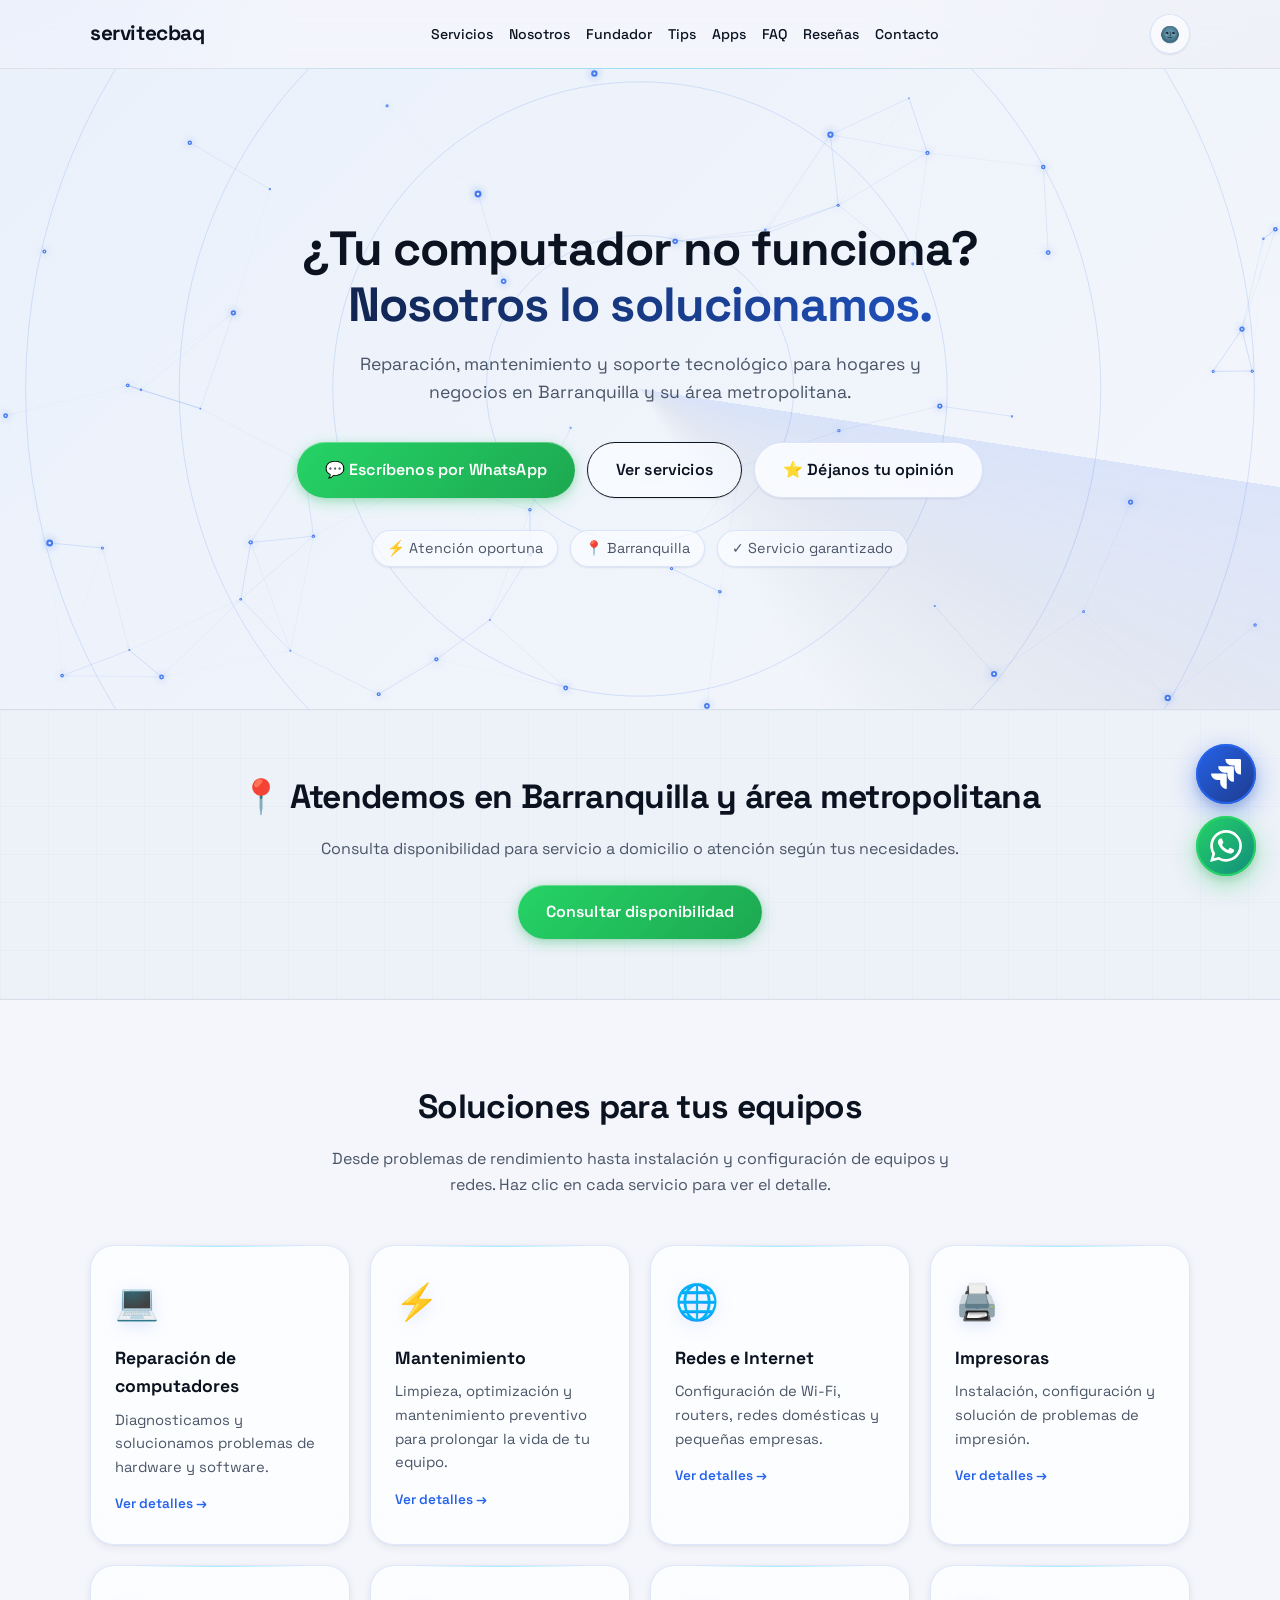
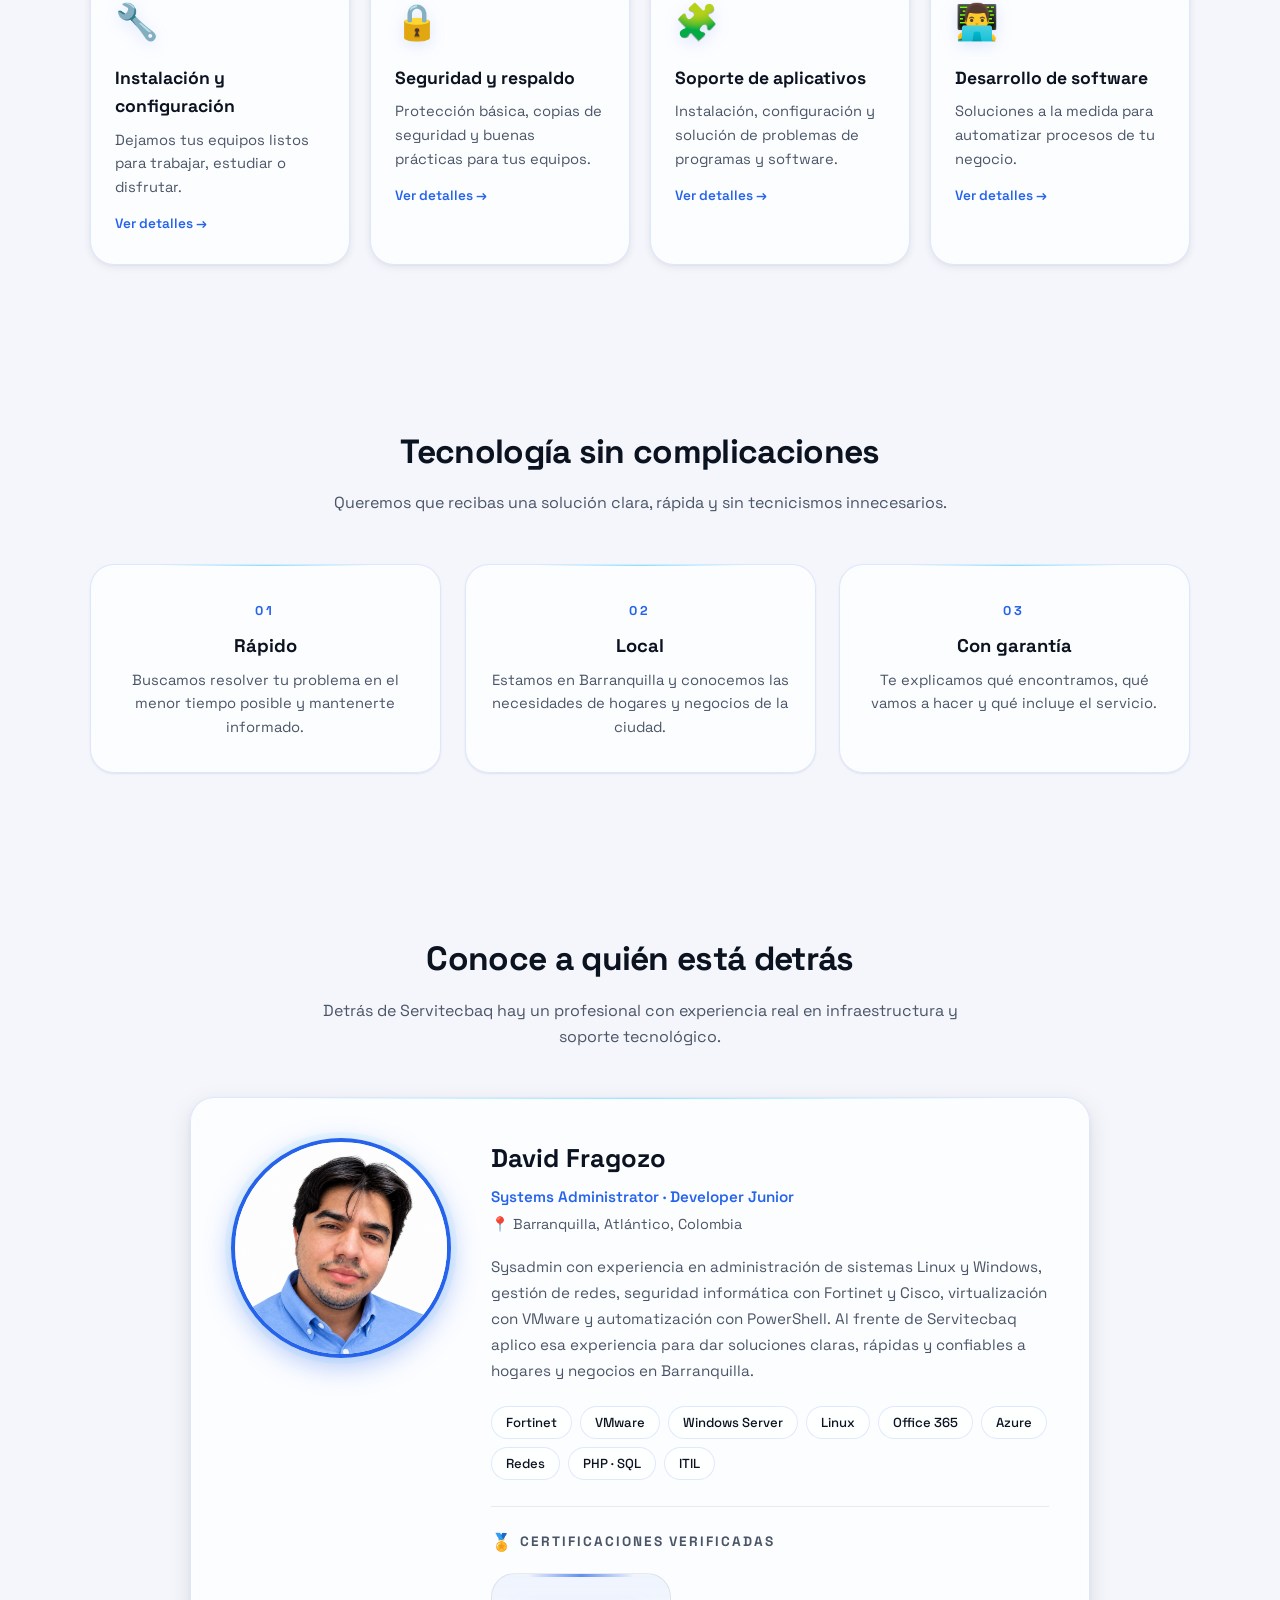
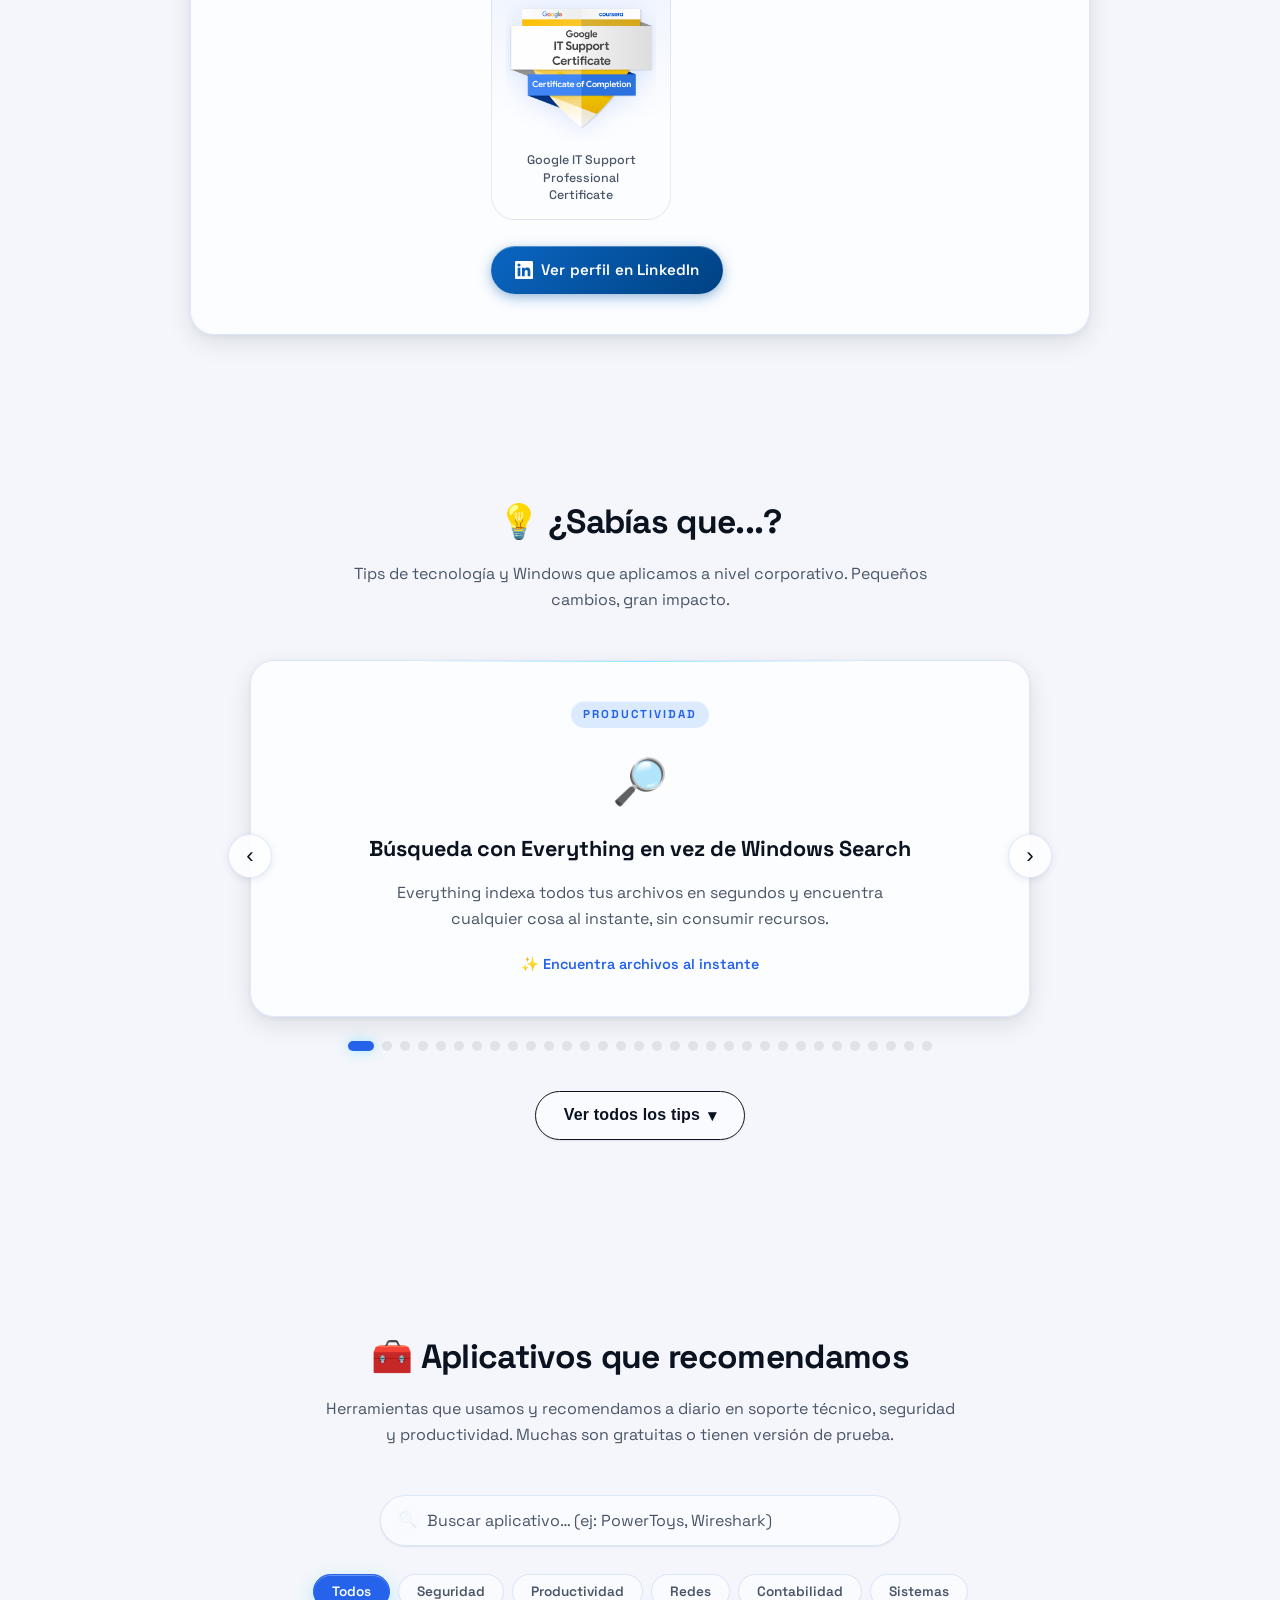
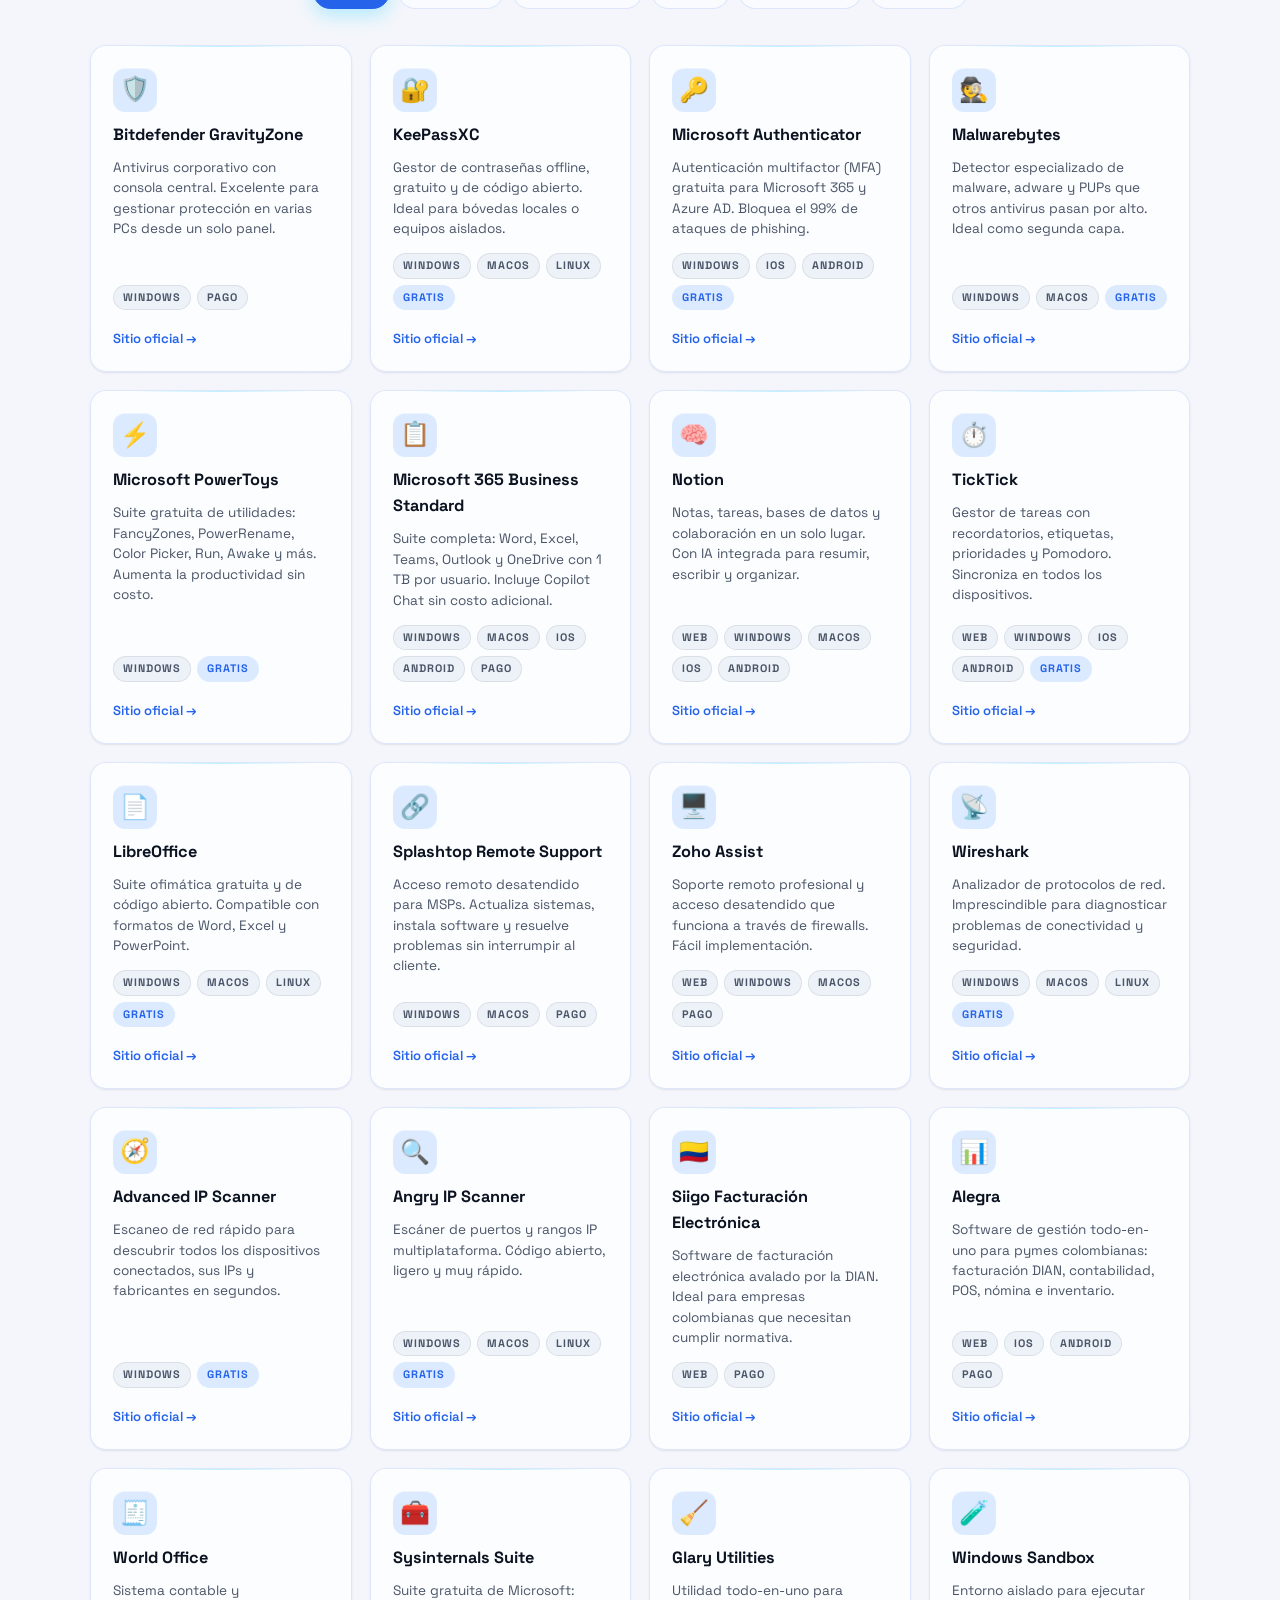
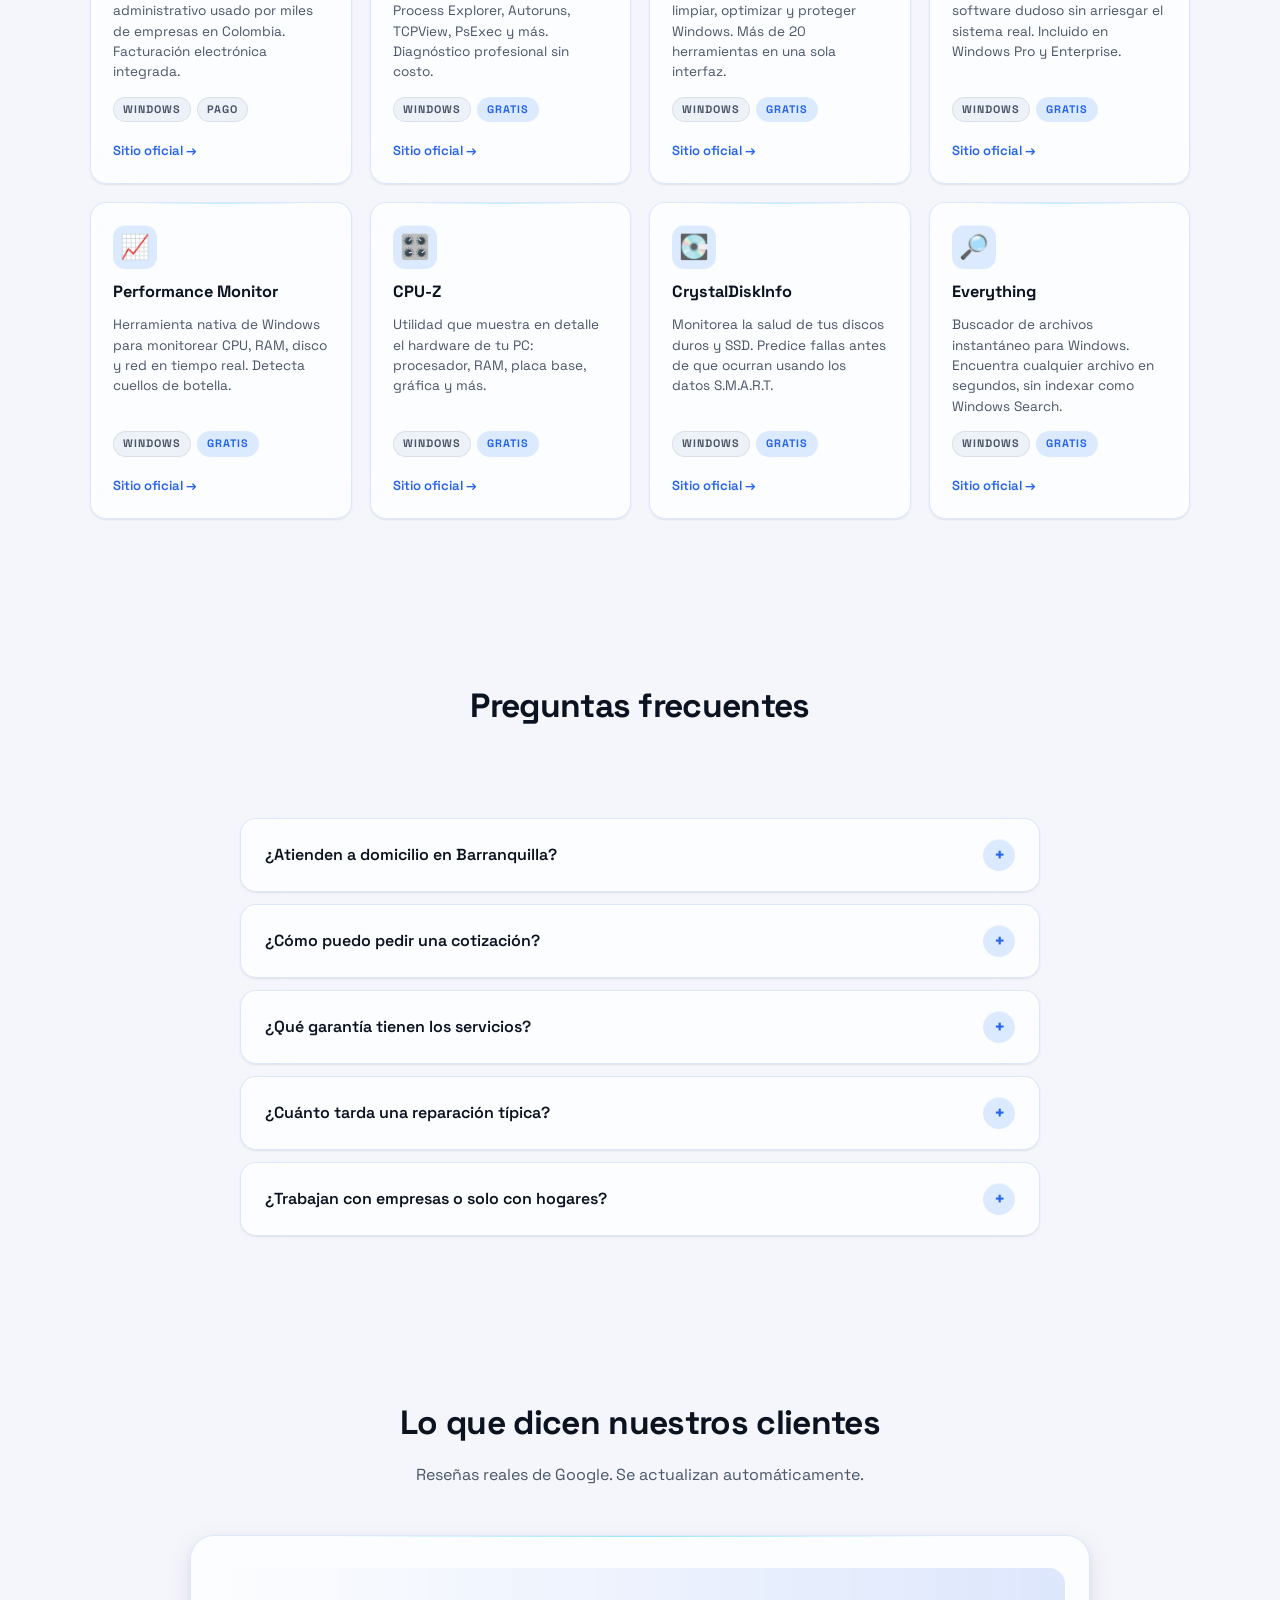
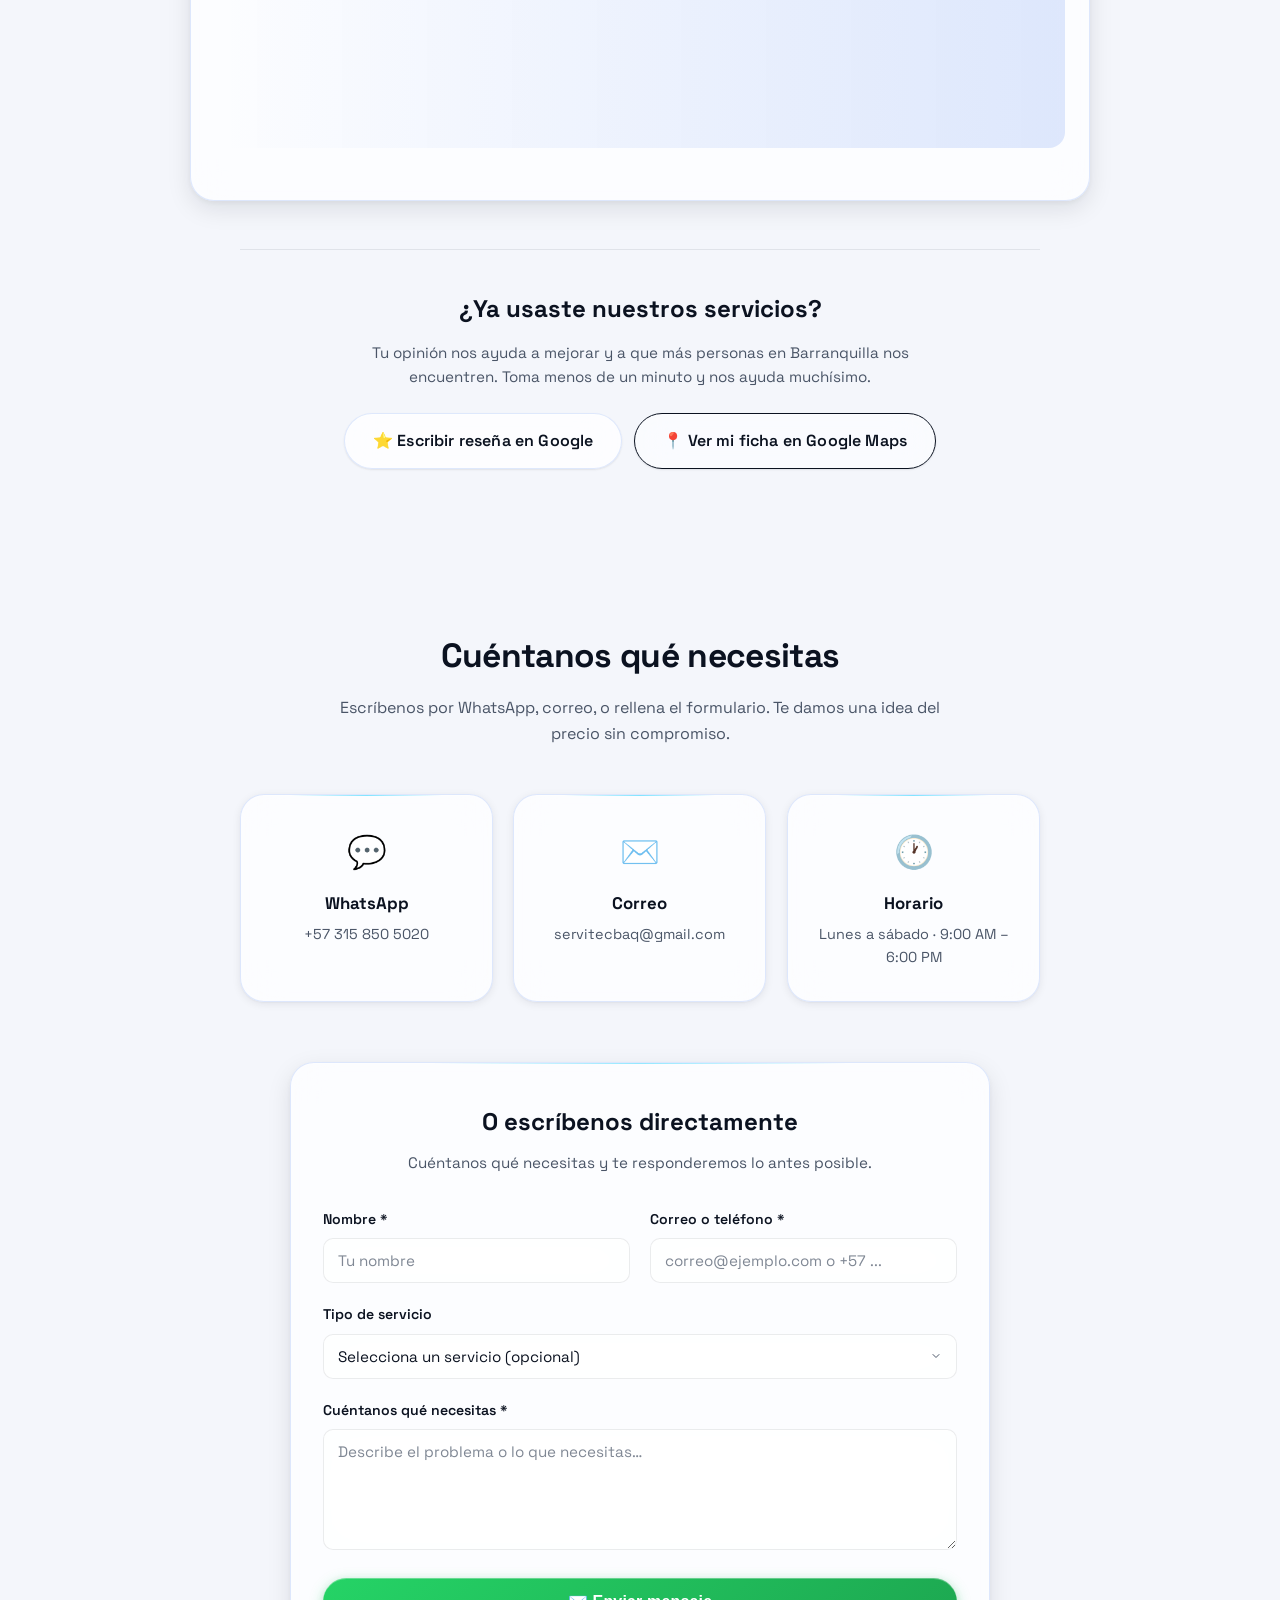
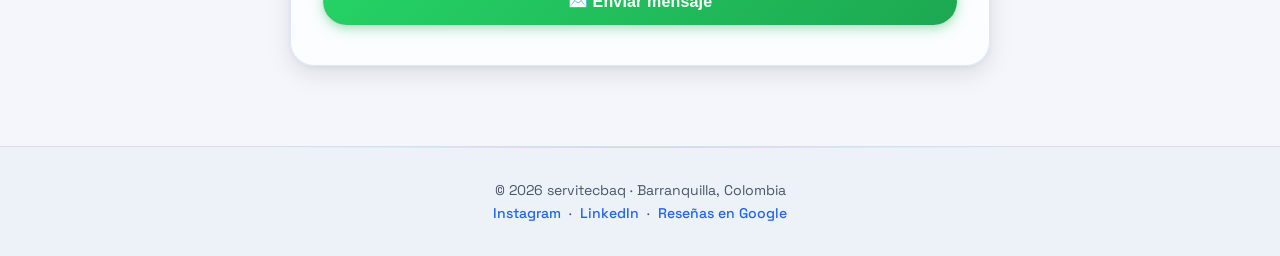
==== commit 198b7a58: "Updated Brand" ====
--- a/index.html
+++ b/index.html
@@ -4,16 +4,16 @@
   <meta charset="UTF-8">
   <meta name="viewport" content="width=device-width, initial-scale=1.0">
 
-  <title>Reparación de Computadores en Barranquilla | Servitec.baq</title>
+  <title>Reparación de Computadores en Barranquilla | Servitecbaq</title>
   <meta name="description" content="Servicio técnico a domicilio en Barranquilla. Reparación de computadores, redes, impresoras, soporte de aplicativos y desarrollo de software para hogares y negocios.">
   <meta name="keywords" content="reparación de computadores Barranquilla, servicio técnico a domicilio, soporte técnico Barranquilla, redes, impresoras, soporte aplicativos, desarrollo de software, tips windows corporativo">
-  <meta name="author" content="Servitec.baq">
+  <meta name="author" content="Servitecbaq">
   <meta name="robots" content="index, follow">
   <meta name="theme-color" content="#0B1220">
 
   <meta name="google-site-verification" content="UroQP0TYR1nk7Vt3Ws_MzWo_x_mi3C6uYbYdDphph58" />
 
-  <meta property="og:title" content="Servitec.baq - Reparación de Computadores en Barranquilla">
+  <meta property="og:title" content="Servitecbaq - Reparación de Computadores en Barranquilla">
   <meta property="og:description" content="Servicio técnico a domicilio en Barranquilla y área metropolitana. Reparación, mantenimiento, soporte de aplicativos y desarrollo de software.">
   <meta property="og:type" content="website">
   <meta property="og:url" content="https://servitecbaq.com/">
@@ -21,10 +21,10 @@
   <meta property="og:image" content="https://servitecbaq.com/img/og-image.png">
   <meta property="og:image:width" content="1200">
   <meta property="og:image:height" content="630">
-  <meta property="og:image:alt" content="Servitec.baq - Reparación de computadores en Barranquilla">
+  <meta property="og:image:alt" content="Servitecbaq - Reparación de computadores en Barranquilla">
 
   <meta name="twitter:card" content="summary_large_image">
-  <meta name="twitter:title" content="Servitec.baq - Reparación de Computadores en Barranquilla">
+  <meta name="twitter:title" content="Servitecbaq - Reparación de Computadores en Barranquilla">
   <meta name="twitter:description" content="Servicio técnico a domicilio en Barranquilla y área metropolitana. Reparación, mantenimiento, soporte de aplicativos y desarrollo de software.">
   <meta name="twitter:image" content="https://servitecbaq.com/img/og-image.png">
 
@@ -57,7 +57,7 @@
   {
     "@context": "https://schema.org",
     "@type": "LocalBusiness",
-    "name": "Servitec.baq",
+    "name": "Servitecbaq",
     "description": "Servicio técnico a domicilio en Barranquilla. Reparación de computadores, redes, impresoras, soporte de aplicativos y desarrollo de software.",
     "url": "https://servitecbaq.com/",
     "telephone": "+573158505020",
@@ -83,7 +83,7 @@
       }
     ],
     "sameAs": [
-      "https://www.instagram.com/servitec.baq",
+      "https://www.instagram.com/servitecbaq",
       "https://wa.me/573158505020",
       "https://www.linkedin.com/in/davidfragozo"
     ],
@@ -119,7 +119,7 @@
   <div class="cursor-dot" id="cursorDot" aria-hidden="true"></div>
 
   <!-- Botón flotante de WhatsApp -->
-  <a href="https://wa.me/573158505020?text=Hola%20Servitec.baq%2C%20necesito%20ayuda%20con%20mi%20computador"
+  <a href="https://wa.me/573158505020?text=Hola%20Servitecbaq%2C%20necesito%20ayuda%20con%20mi%20computador"
      class="whatsapp-float"
      data-cursor="hover"
      target="_blank"
@@ -145,7 +145,7 @@
   <!-- Header -->
   <header class="header">
     <div class="container header-inner">
-      <a href="#inicio" class="logo" data-cursor="hover">servitec<span>.baq</span></a>
+      <a href="#inicio" class="logo" data-cursor="hover">servitecbaq</a>
       <nav class="nav" id="nav">
         <a href="#servicios" data-cursor="hover">Servicios</a>
         <a href="#nosotros" data-cursor="hover">Nosotros</a>
@@ -294,11 +294,11 @@
   <section class="founder" id="fundador">
     <div class="container">
       <h2 class="section-title">Conoce a quién está detrás</h2>
-      <p class="section-subtitle">Detrás de Servitec.baq hay un profesional con experiencia real en infraestructura y soporte tecnológico.</p>
+      <p class="section-subtitle">Detrás de Servitecbaq hay un profesional con experiencia real en infraestructura y soporte tecnológico.</p>
 
       <div class="founder-card">
         <div class="founder-photo">
-          <img src="img/david.jpg" alt="David Fragozo, fundador de Servitec.baq" loading="lazy" decoding="async">
+          <img src="img/david.jpg" alt="David Fragozo, fundador de Servitecbaq" loading="lazy" decoding="async">
         </div>
         <div class="founder-info">
           <h3>David Fragozo</h3>
@@ -307,7 +307,7 @@
           <p class="founder-bio">
             Sysadmin con experiencia en administración de sistemas Linux y Windows, gestión de redes,
             seguridad informática con Fortinet y Cisco, virtualización con VMware y automatización con PowerShell.
-            Al frente de Servitec.baq aplico esa experiencia para dar soluciones claras, rápidas y confiables
+            Al frente de Servitecbaq aplico esa experiencia para dar soluciones claras, rápidas y confiables
             a hogares y negocios en Barranquilla.
           </p>
           <div class="founder-skills">
@@ -503,7 +503,7 @@
       <p class="section-subtitle">Escríbenos por WhatsApp, correo, o rellena el formulario. Te damos una idea del precio sin compromiso.</p>
 
       <div class="contact-grid">
-        <a href="https://wa.me/573158505020?text=Hola%20Servitec.baq%2C%20necesito%20un%20servicio"
+        <a href="https://wa.me/573158505020?text=Hola%20Servitecbaq%2C%20necesito%20un%20servicio"
            class="contact-card" data-cursor="hover" target="_blank" rel="noopener">
           <span class="contact-icon">💬</span>
           <h3>WhatsApp</h3>
@@ -534,7 +534,7 @@
           id="contactForm"
         >
           <input type="hidden" name="access_key" value="59cca39b-b622-4efd-a919-7bc2be70da10">
-          <input type="hidden" name="subject" value="Nuevo mensaje desde servitec.baq">
+          <input type="hidden" name="subject" value="Nuevo mensaje desde servitecbaq">
           <input type="checkbox" name="botcheck" style="display: none !important;" tabindex="-1" autocomplete="off">
 
           <div class="form-row">
@@ -582,9 +582,9 @@
   <!-- Footer -->
   <footer class="footer">
     <div class="container">
-      <p>© 2026 servitec.baq · Barranquilla, Colombia</p>
+      <p>© 2026 servitecbaq · Barranquilla, Colombia</p>
       <p>
-        <a href="https://www.instagram.com/servitec.baq" data-cursor="hover" target="_blank" rel="noopener">Instagram</a>
+        <a href="https://www.instagram.com/servitecbaq" data-cursor="hover" target="_blank" rel="noopener">Instagram</a>
         &nbsp;·&nbsp;
         <a href="https://www.linkedin.com/in/davidfragozo" data-cursor="hover" target="_blank" rel="noopener">LinkedIn</a>
         &nbsp;·&nbsp;
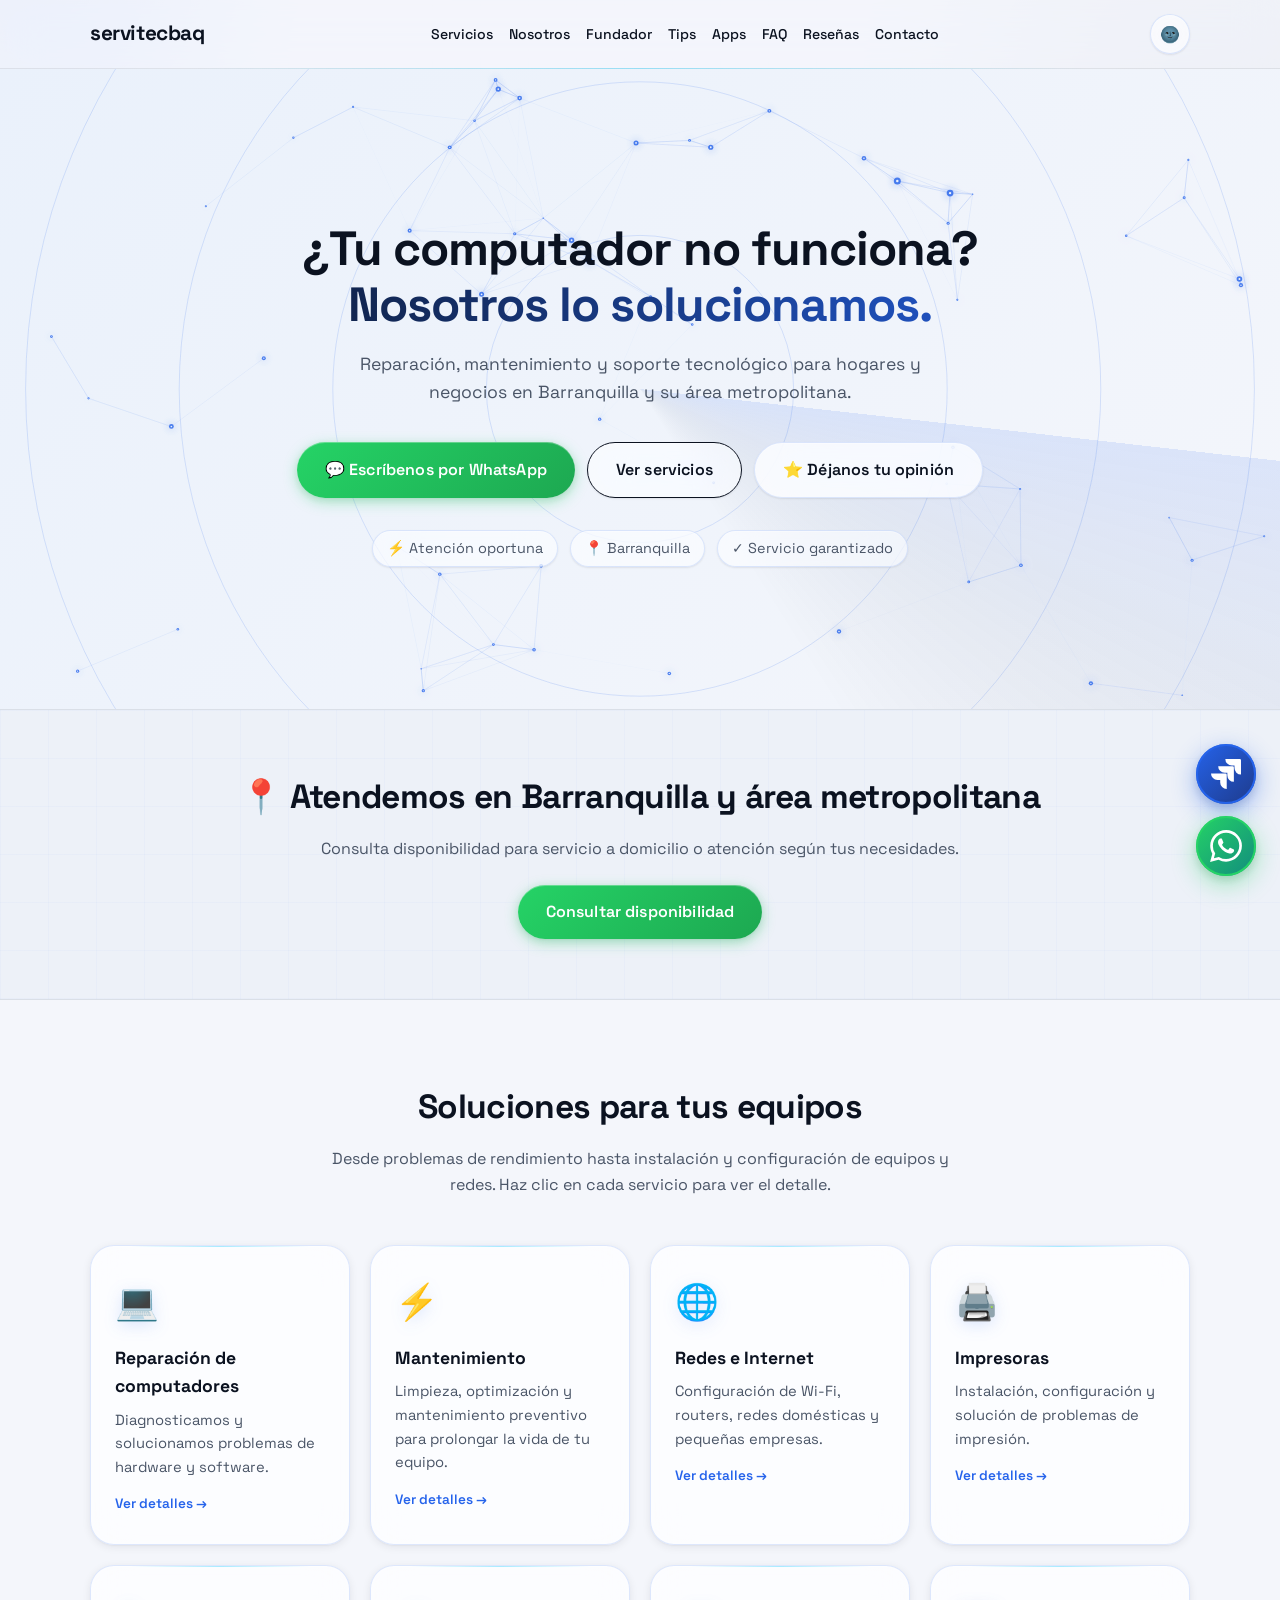
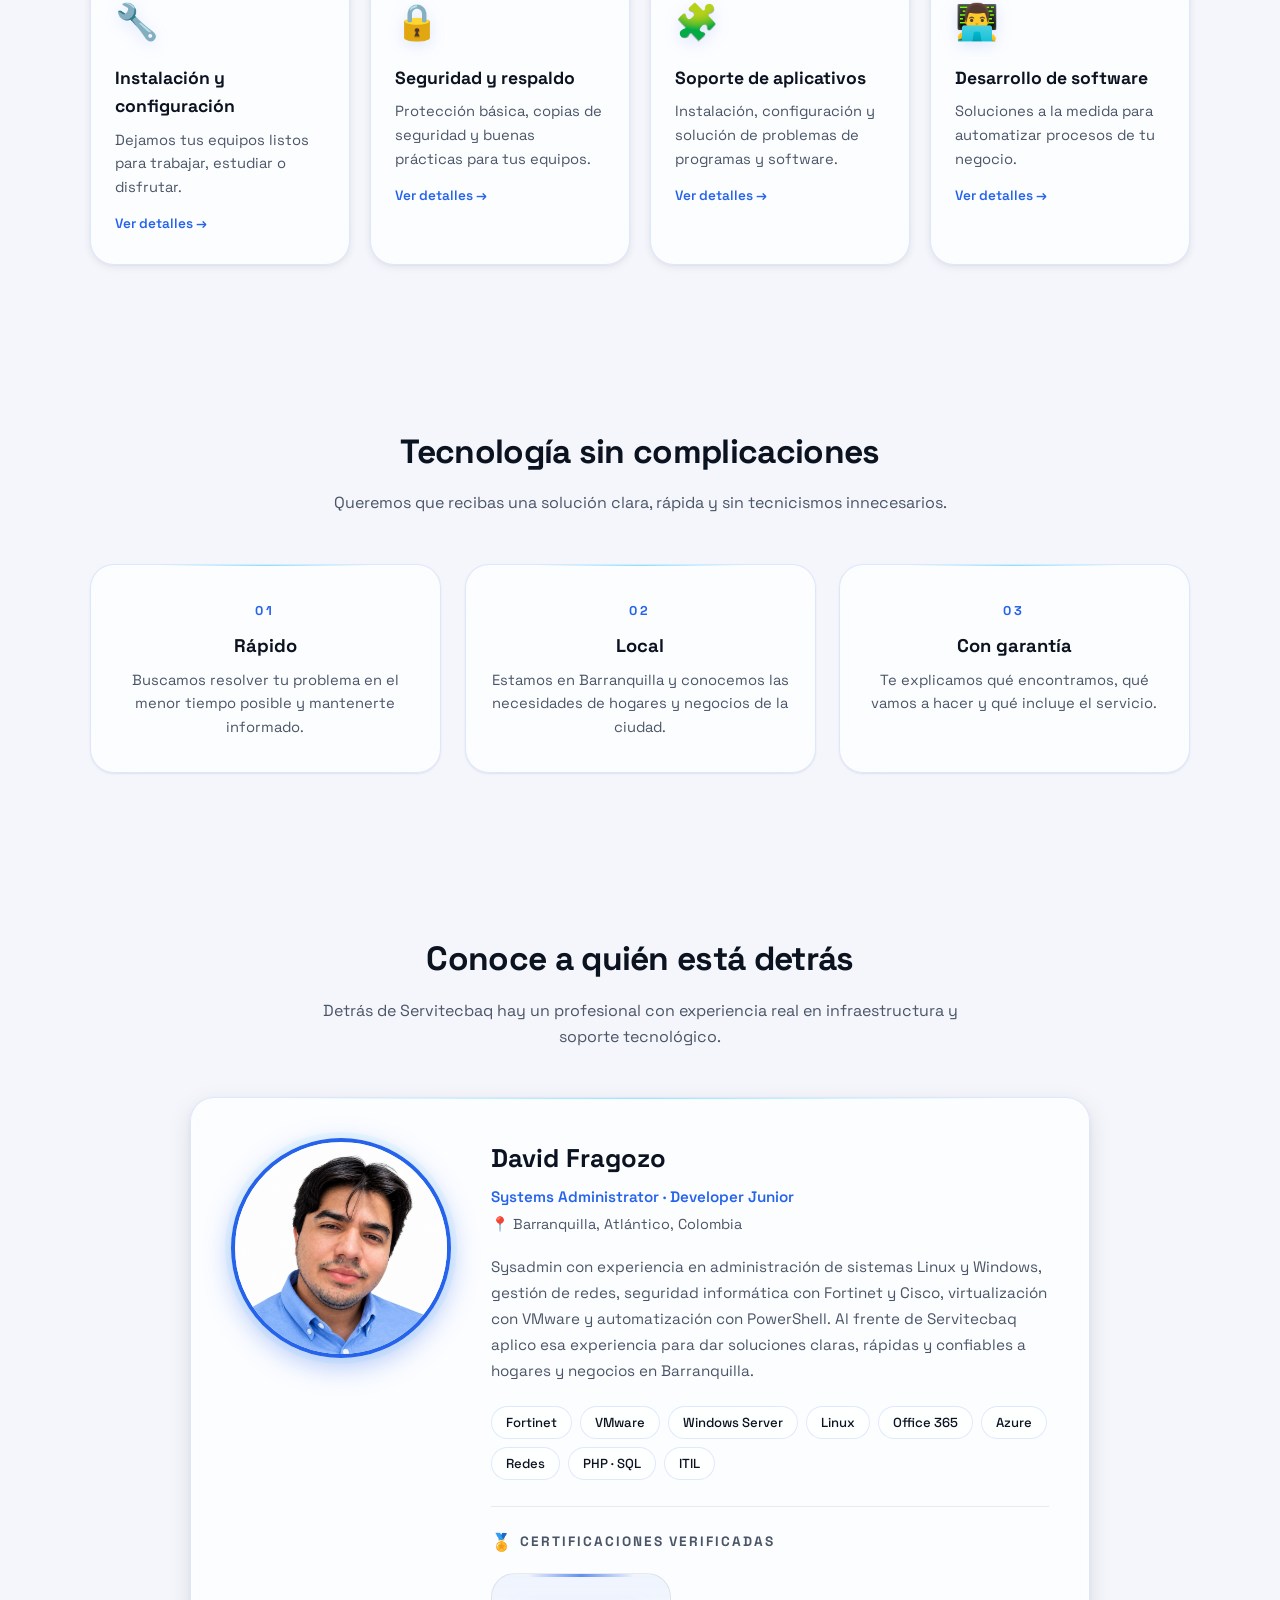
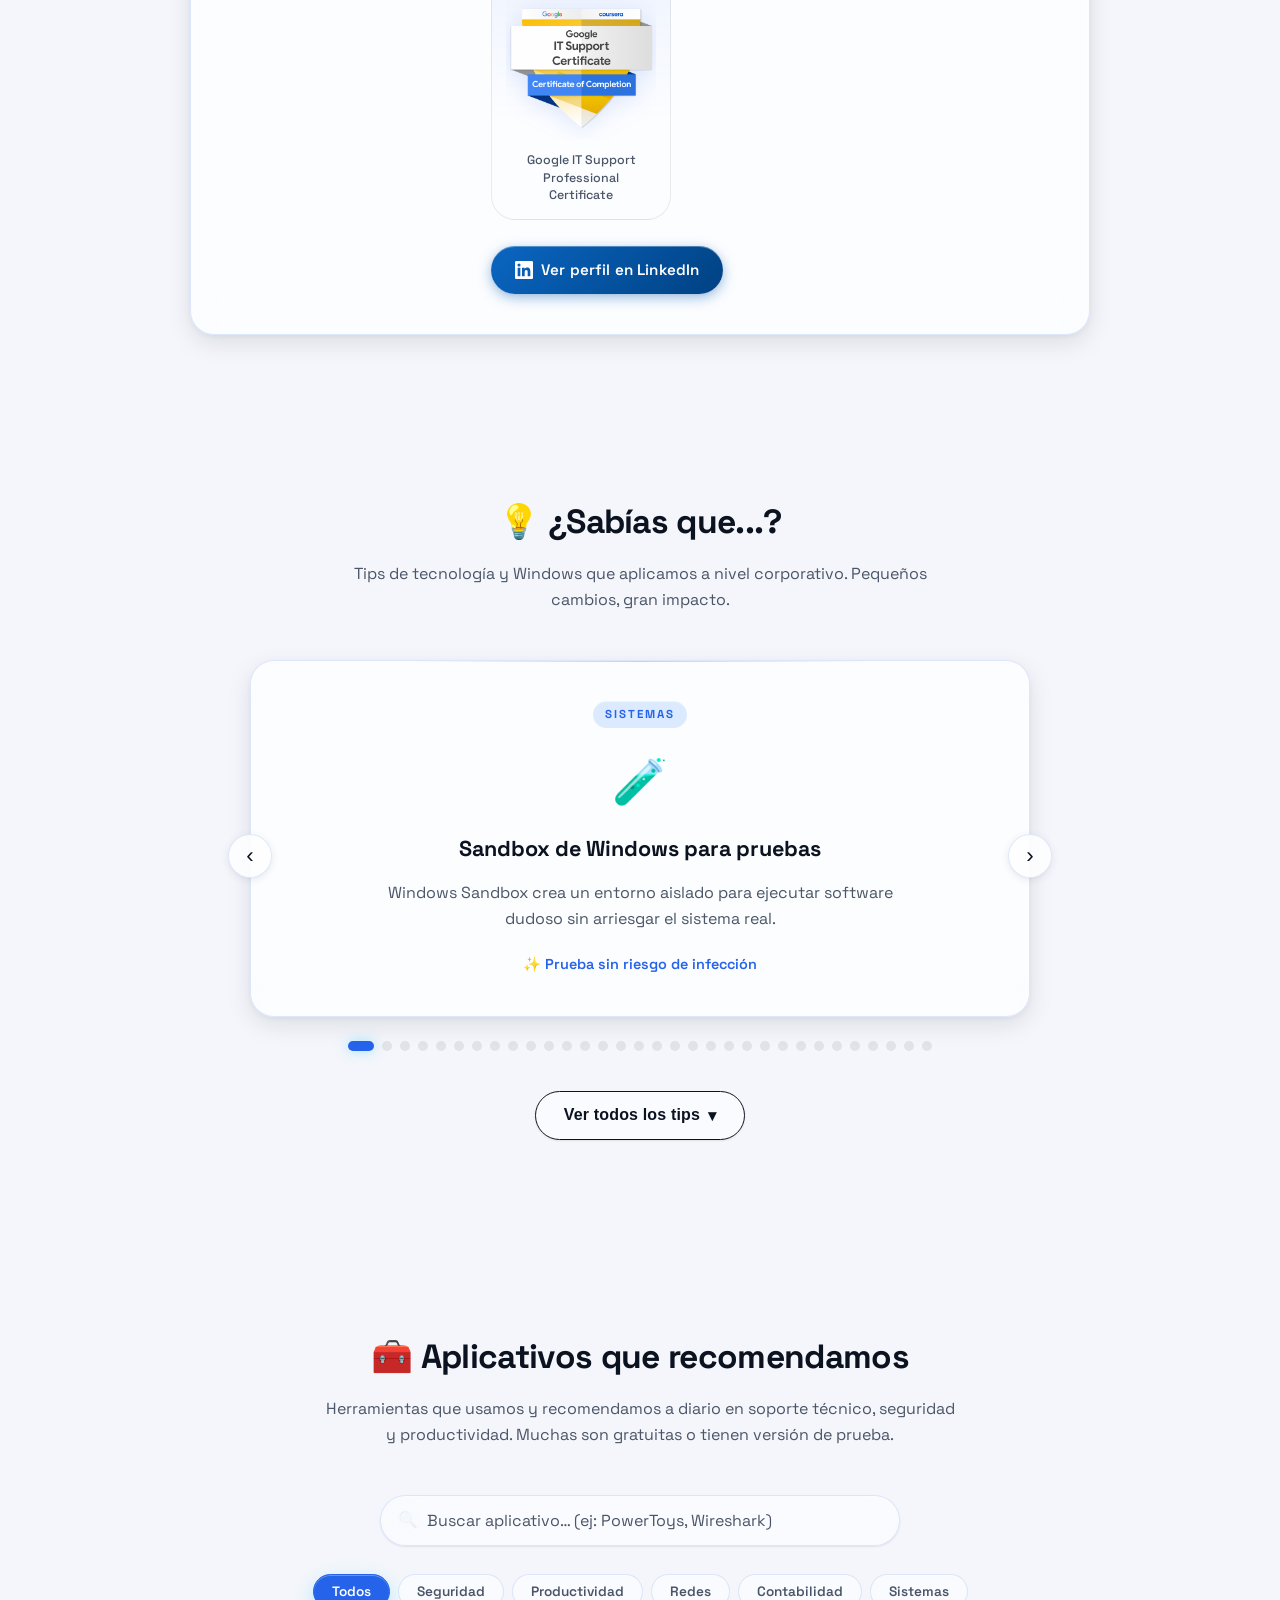
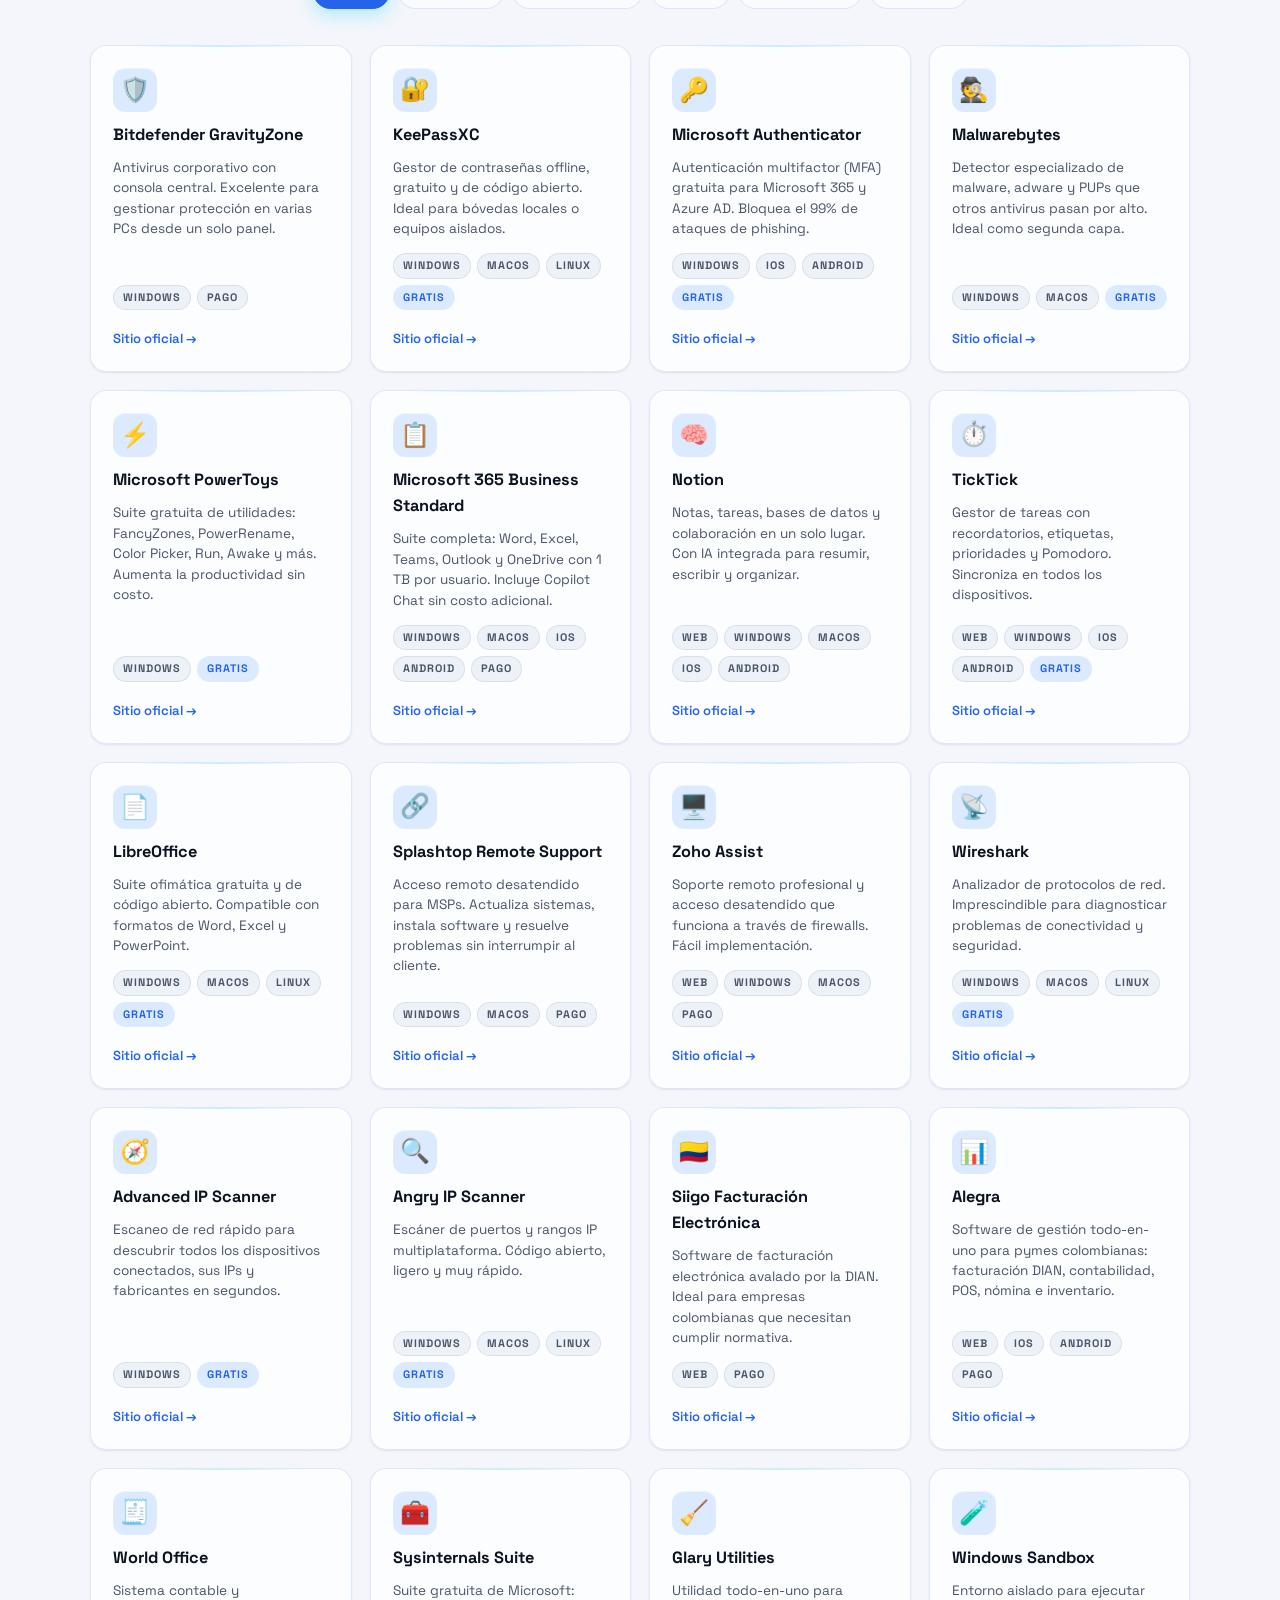
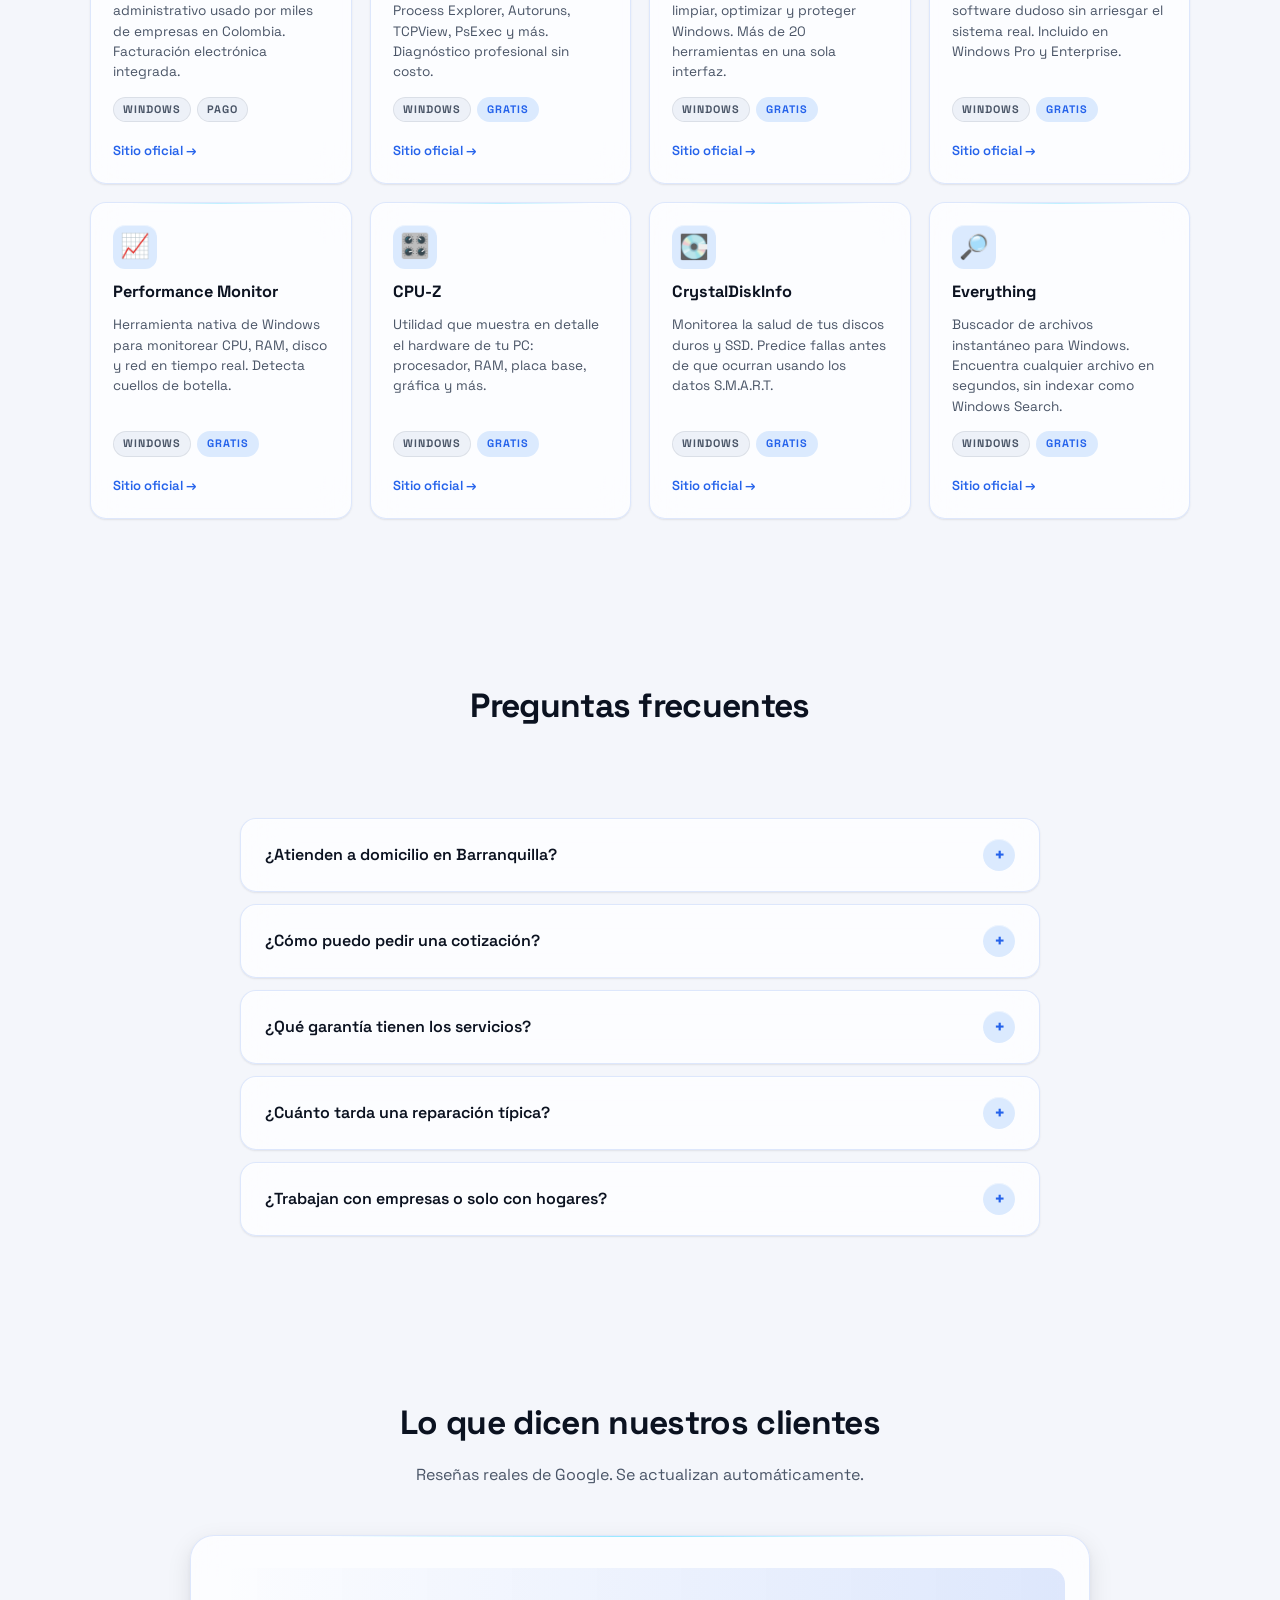
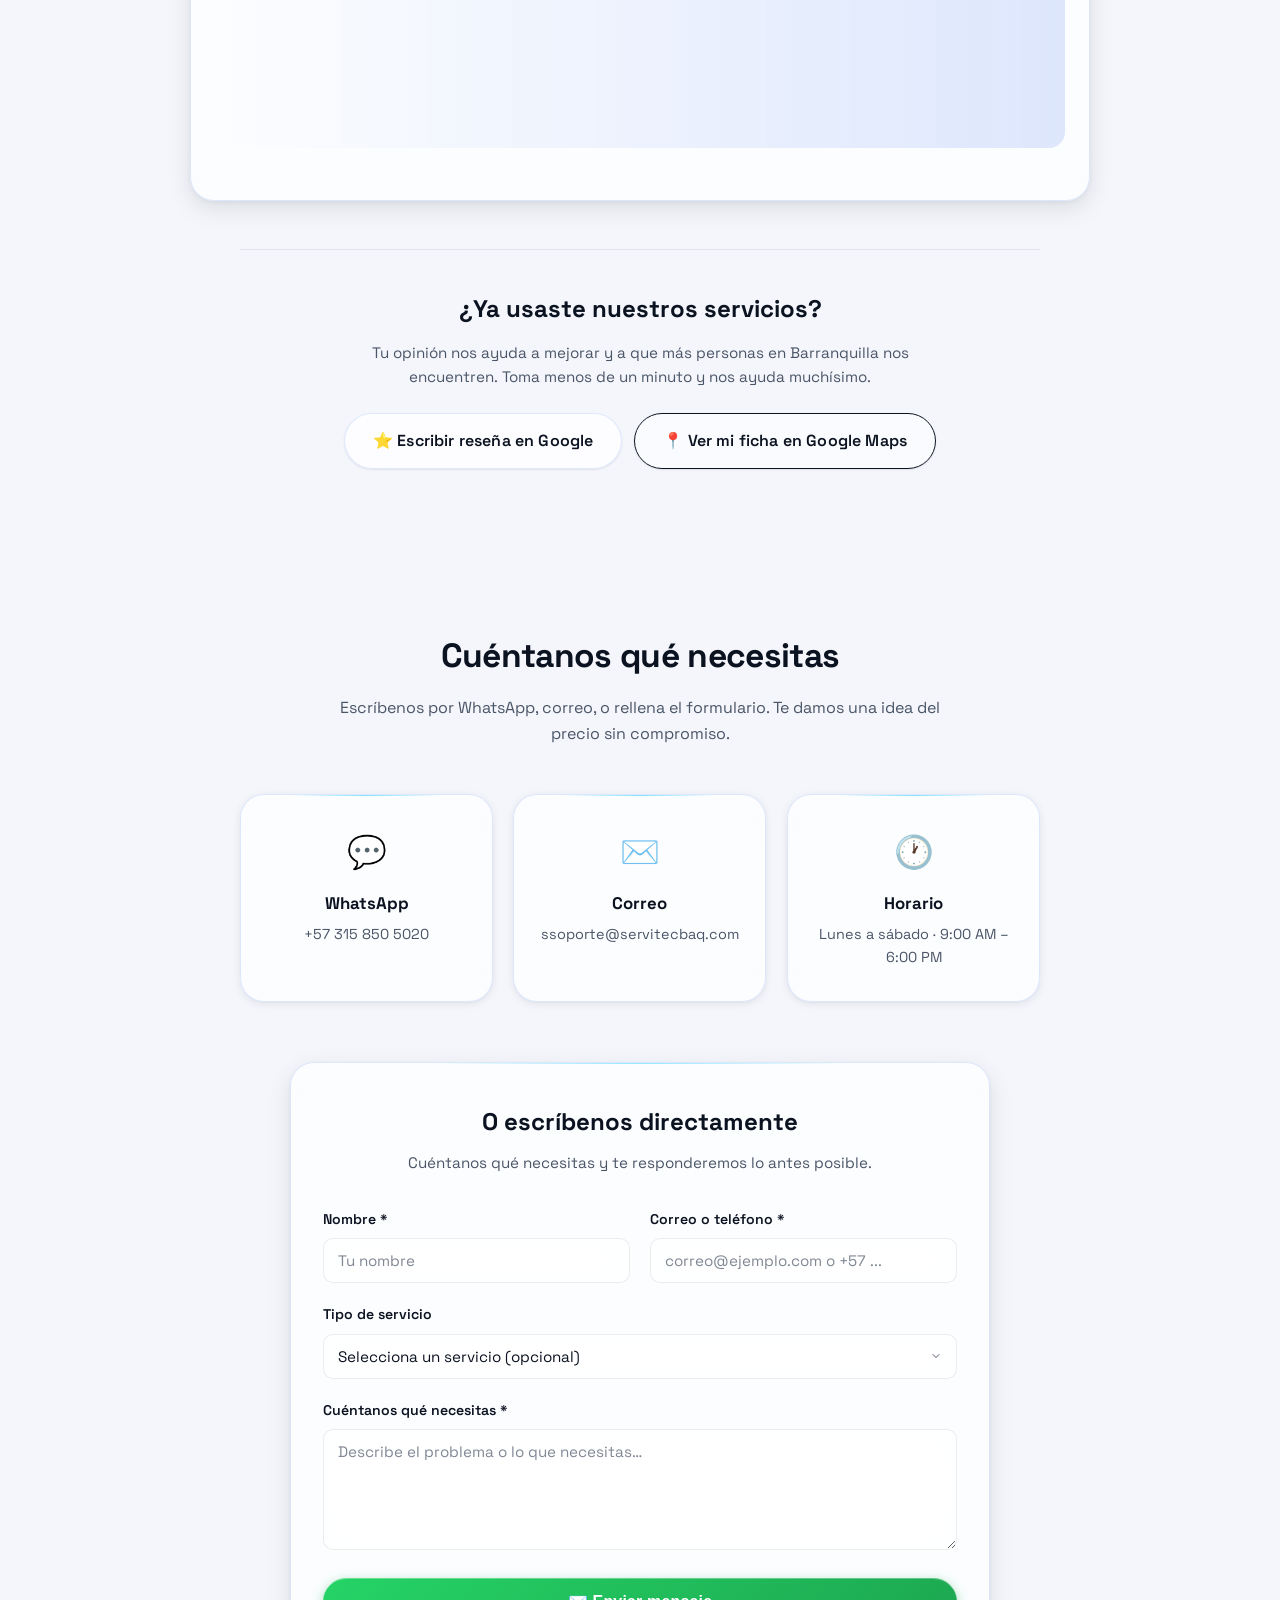
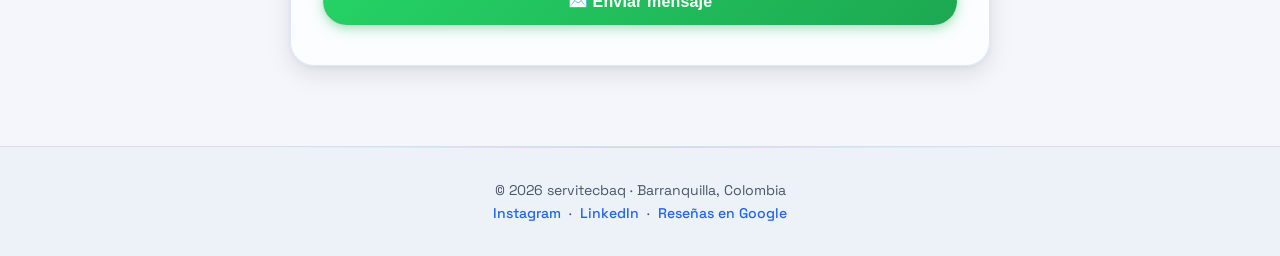
==== commit c3be2147: "Update index.html" ====
--- a/index.html
+++ b/index.html
@@ -61,7 +61,7 @@
     "description": "Servicio técnico a domicilio en Barranquilla. Reparación de computadores, redes, impresoras, soporte de aplicativos y desarrollo de software.",
     "url": "https://servitecbaq.com/",
     "telephone": "+573158505020",
-    "email": "servitecbaq@gmail.com",
+    "email": "soporte@servitecbaq.com",
     "address": {
       "@type": "PostalAddress",
       "addressLocality": "Barranquilla",
@@ -509,10 +509,10 @@
           <h3>WhatsApp</h3>
           <p>+57 315 850 5020</p>
         </a>
-        <a href="mailto:servitecbaq@gmail.com" class="contact-card" data-cursor="hover">
+        <a href="mailto:soporte@servitecbaq.com" class="contact-card" data-cursor="hover">
           <span class="contact-icon">✉️</span>
           <h3>Correo</h3>
-          <p>servitecbaq@gmail.com</p>
+          <p>ssoporte@servitecbaq.com</p>
         </a>
         <div class="contact-card">
           <span class="contact-icon">🕐</span>
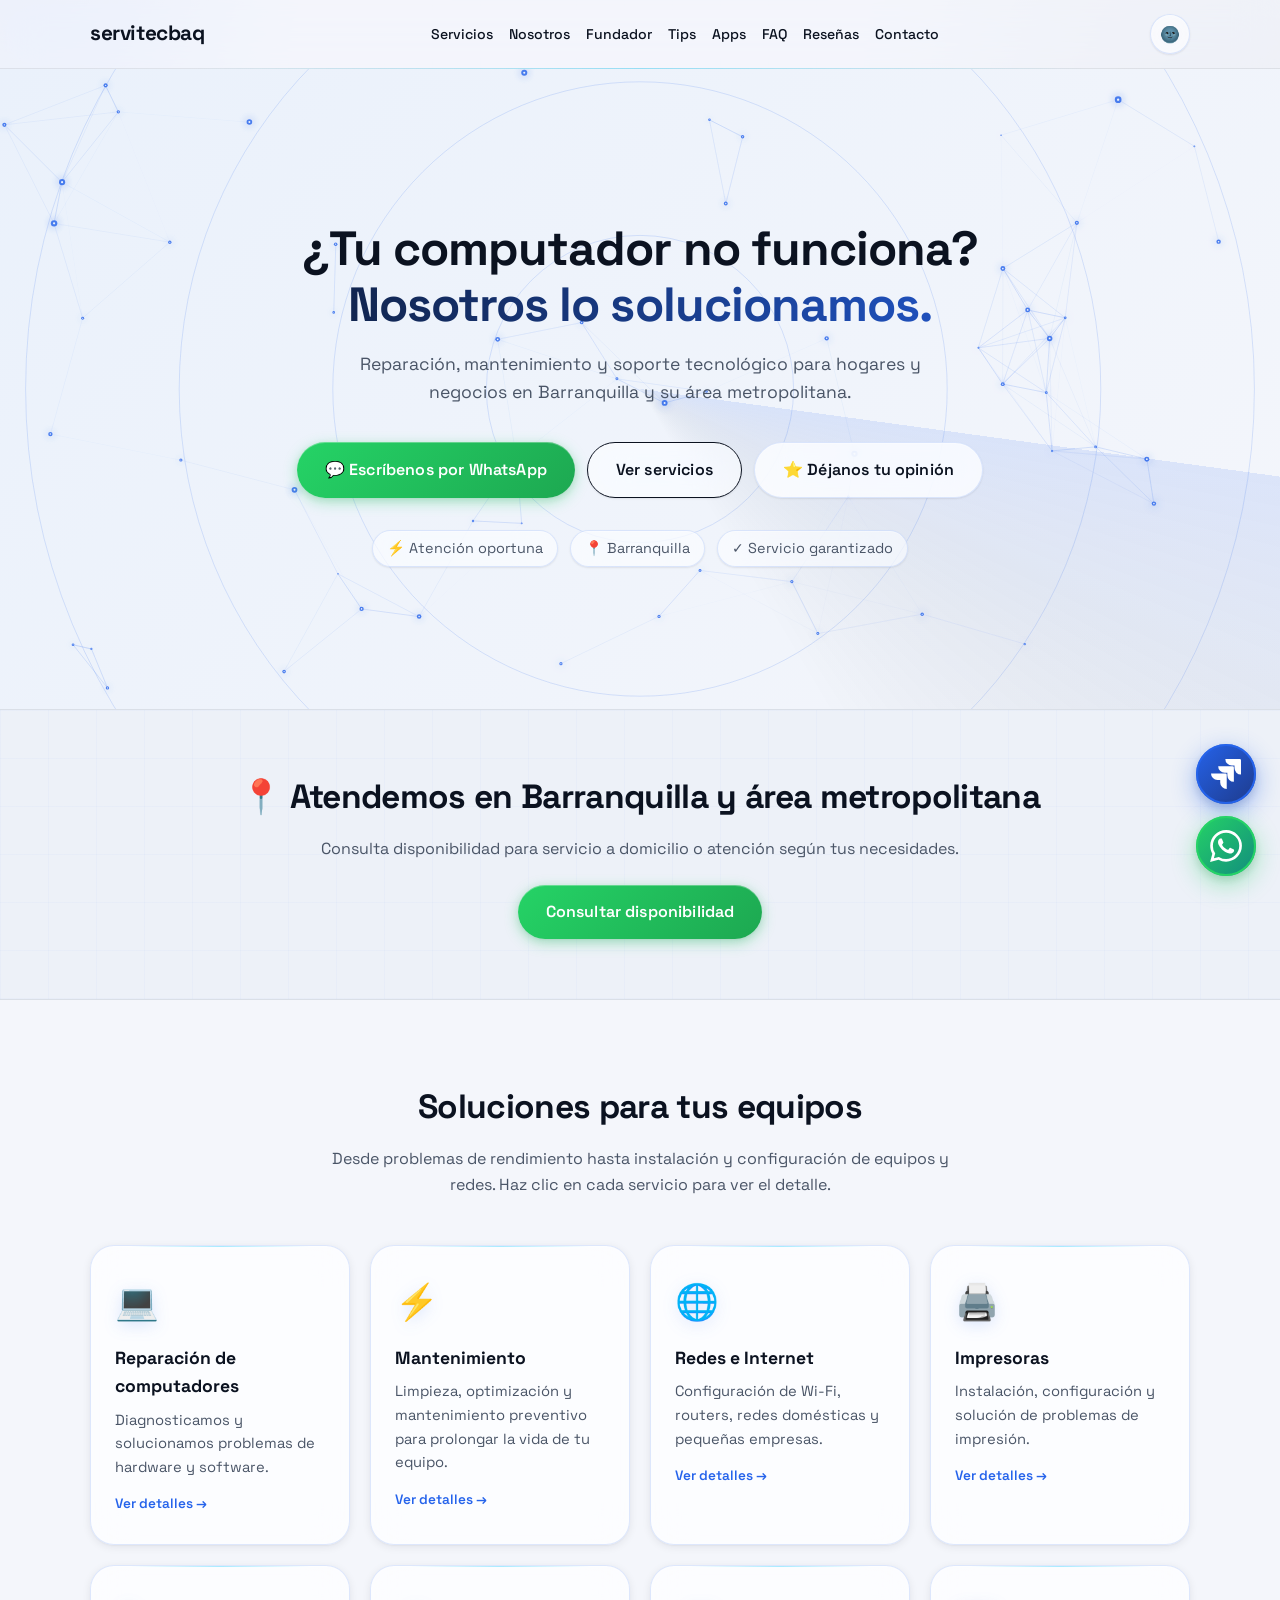
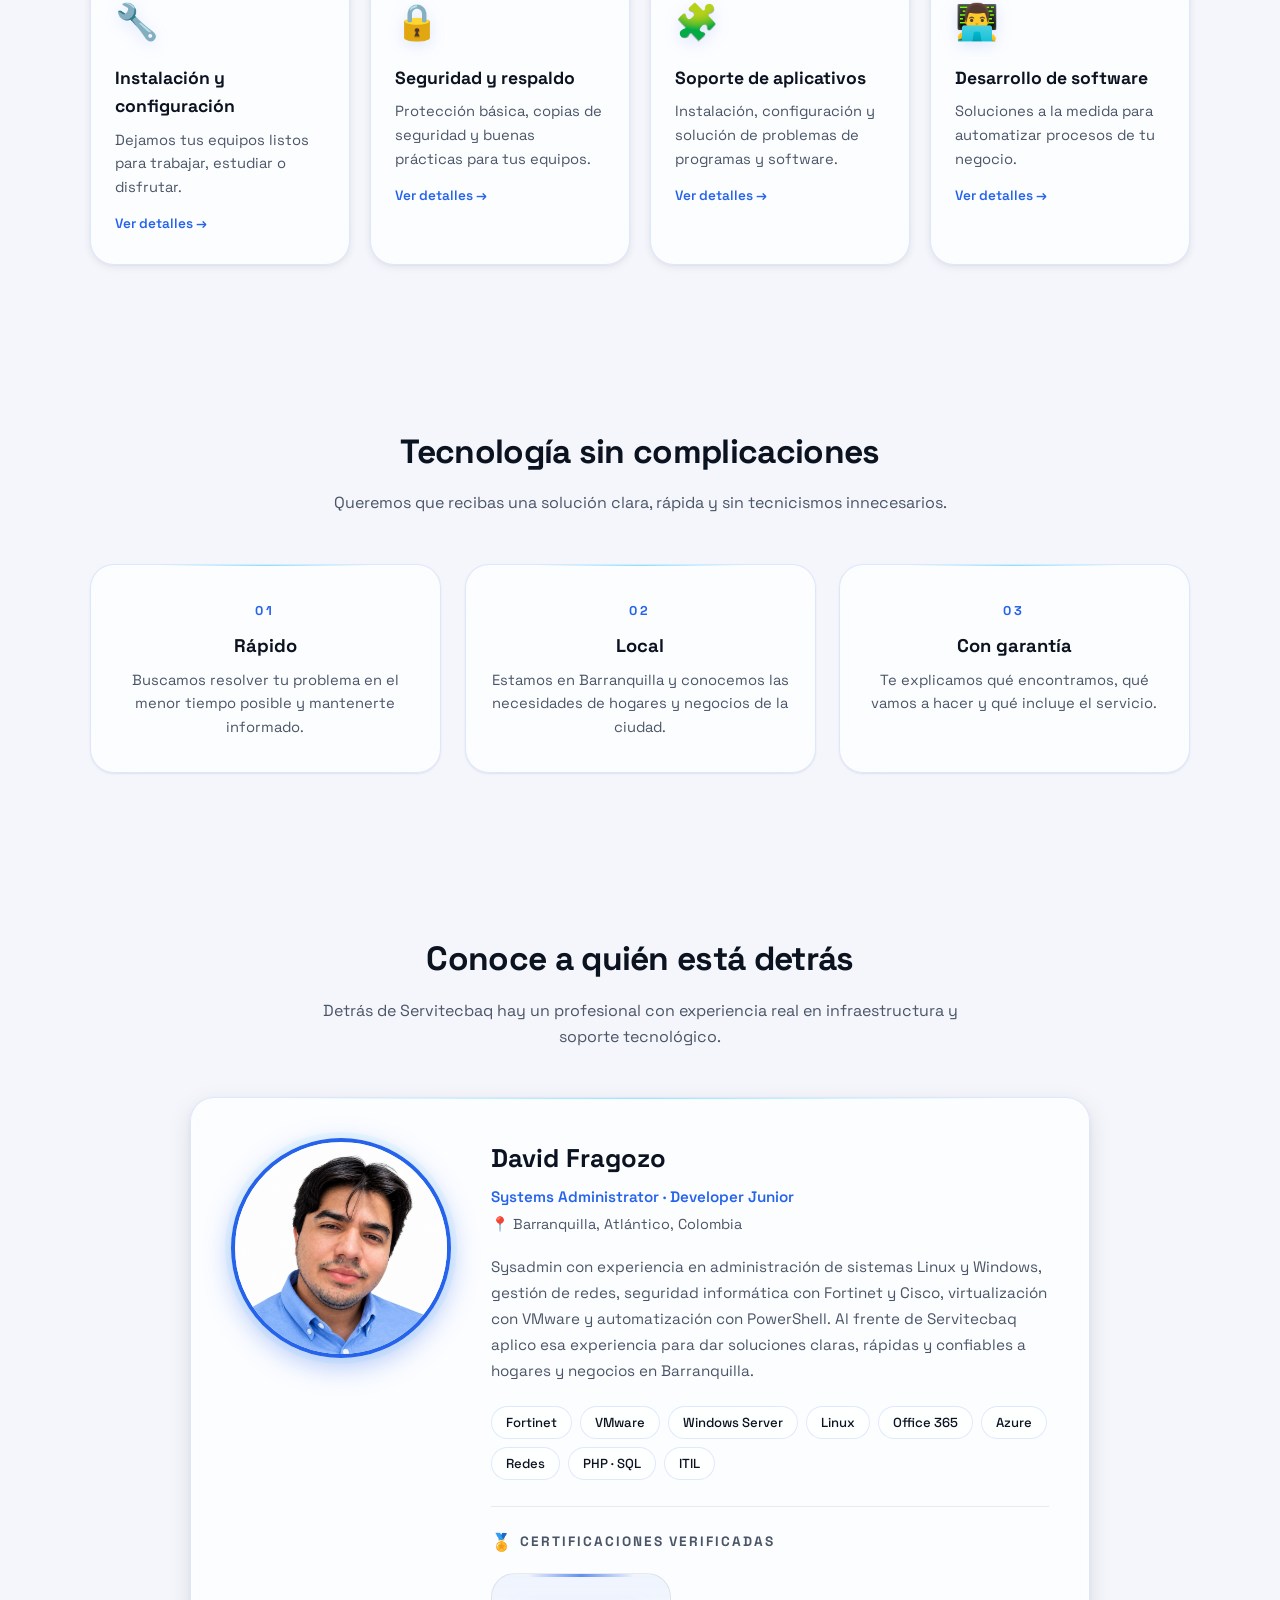
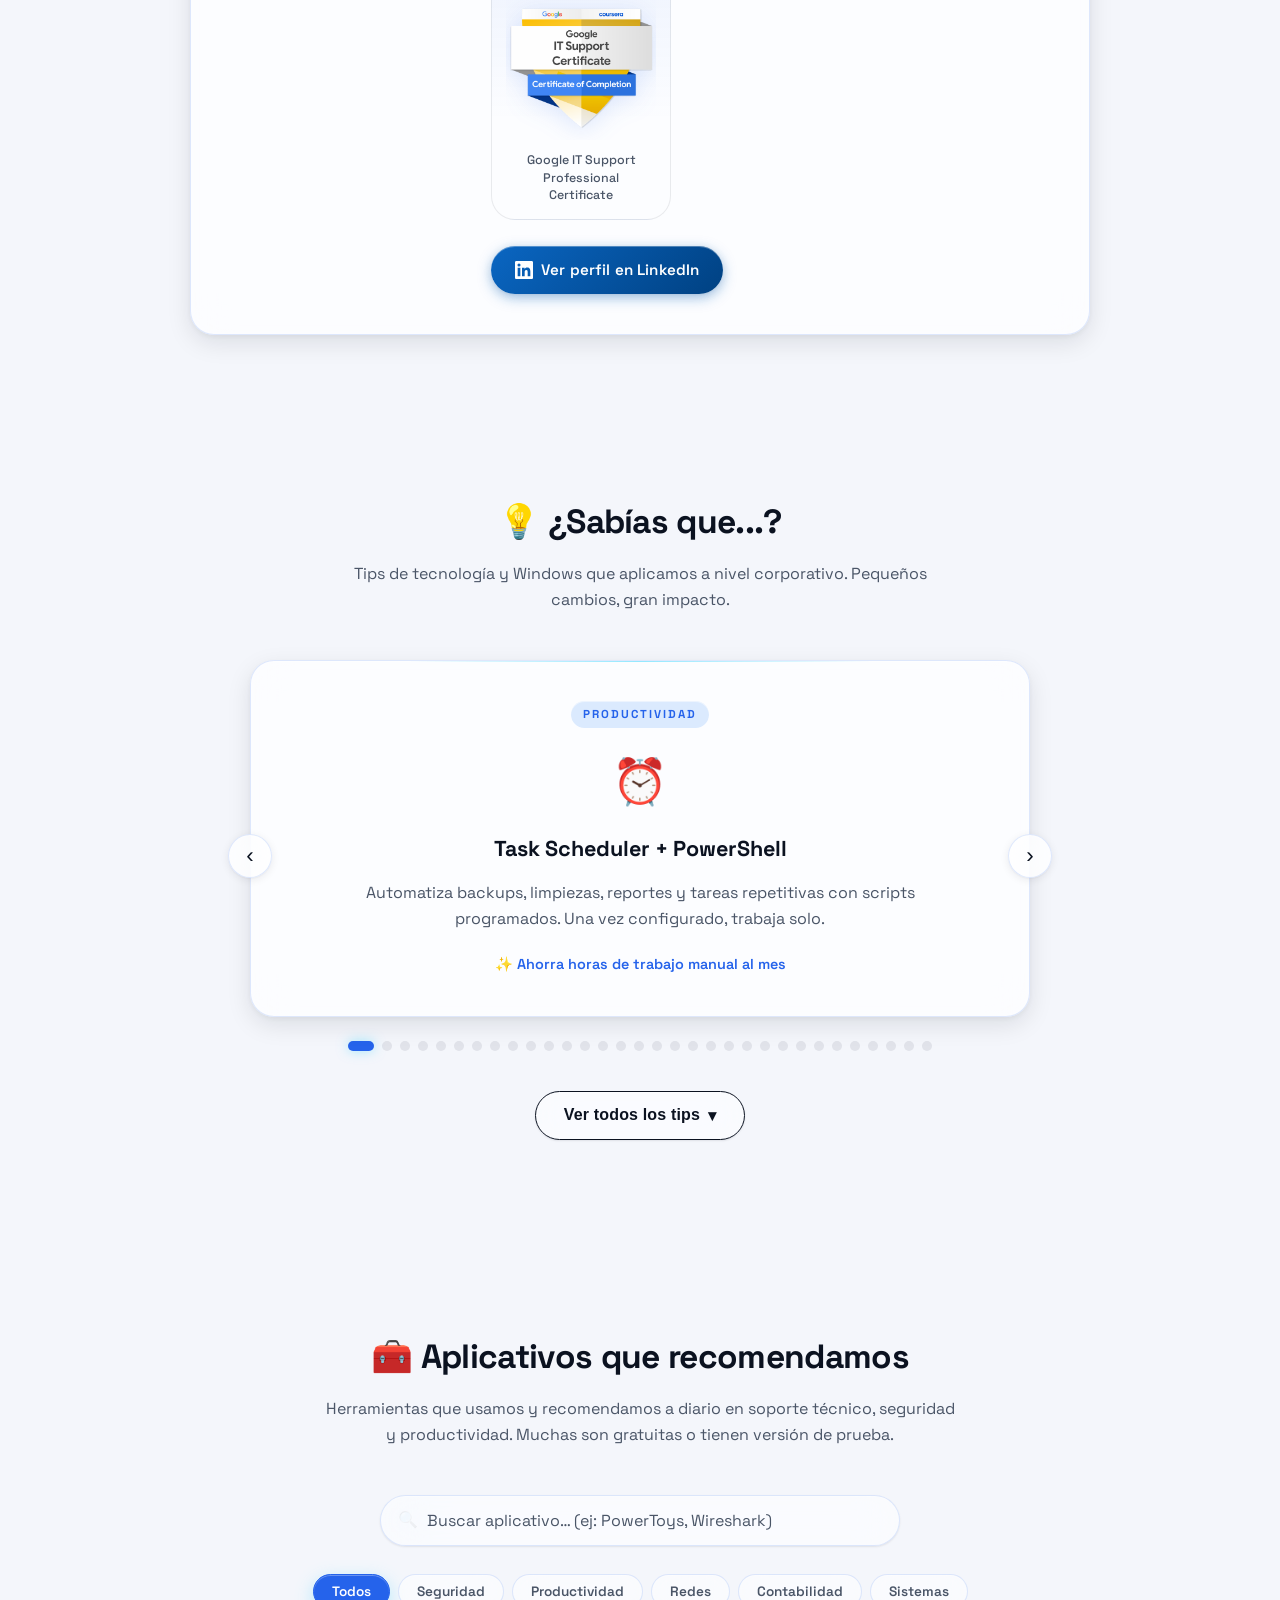
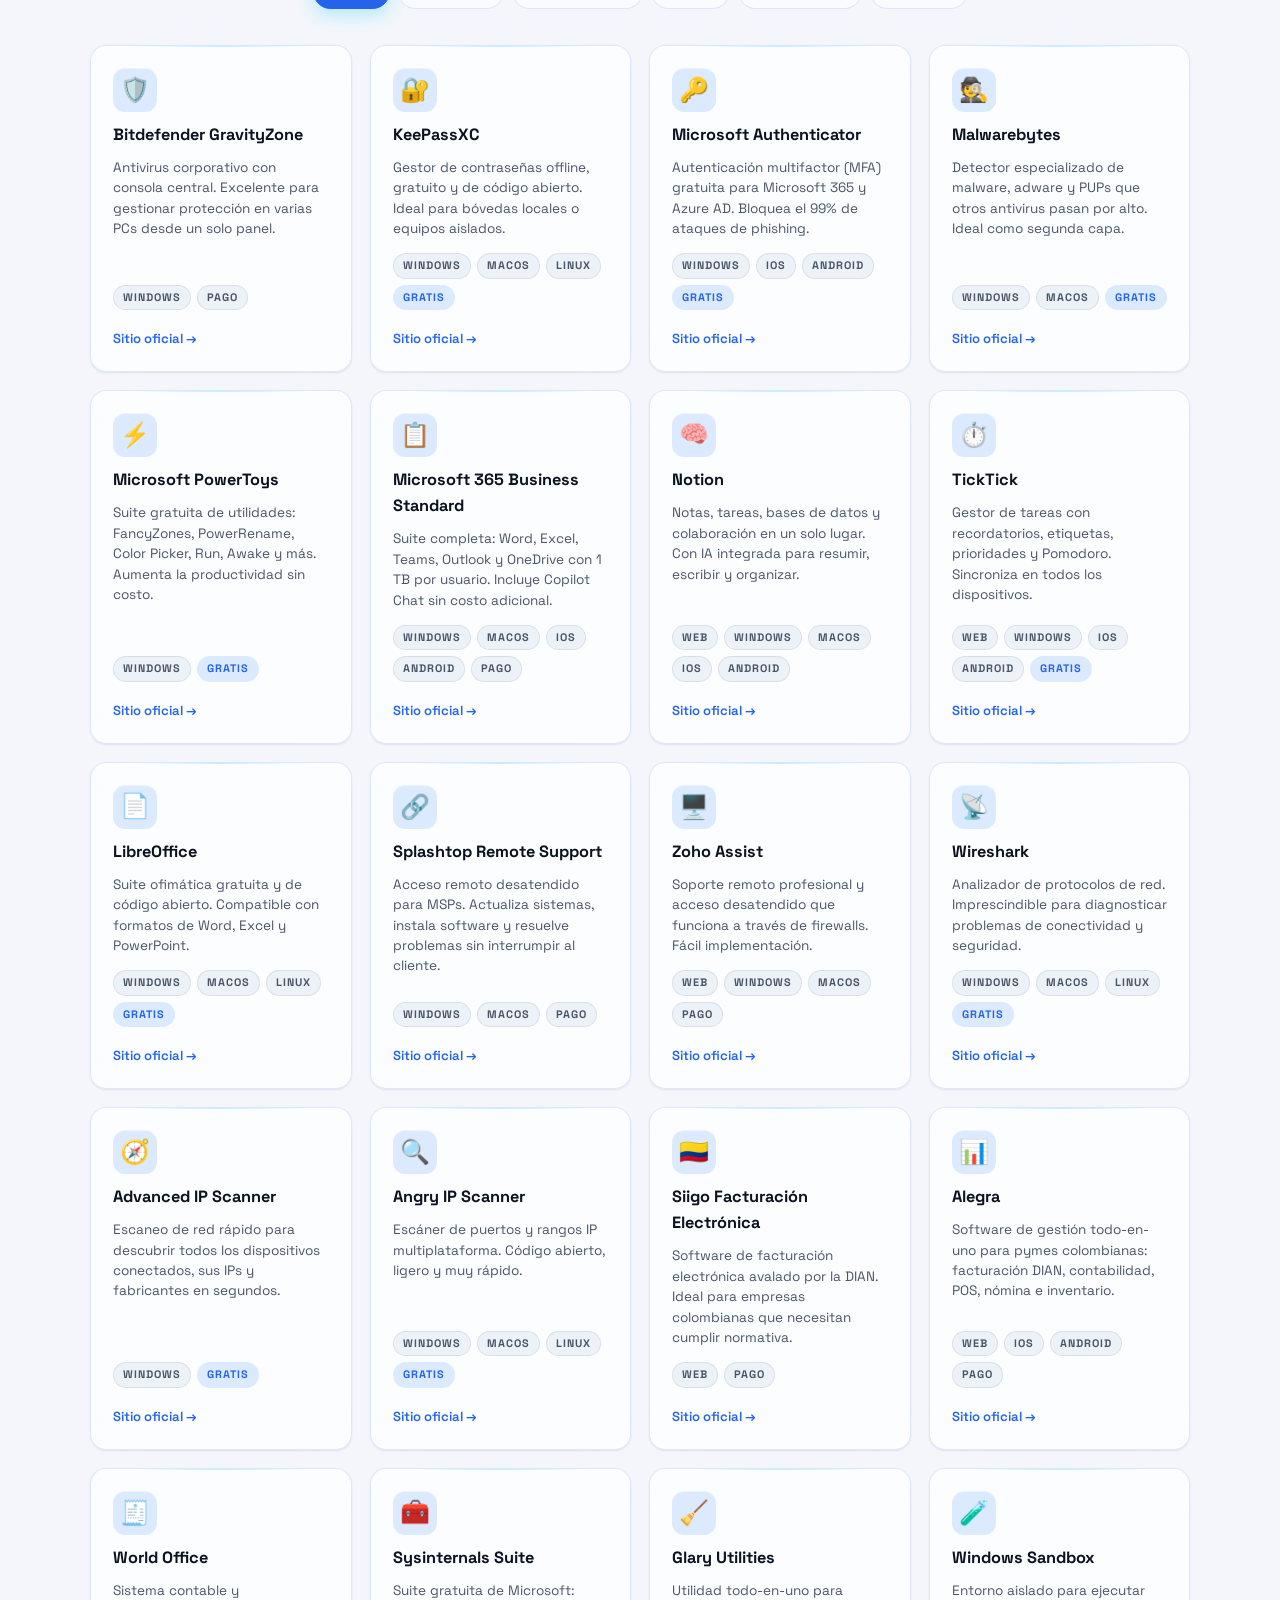
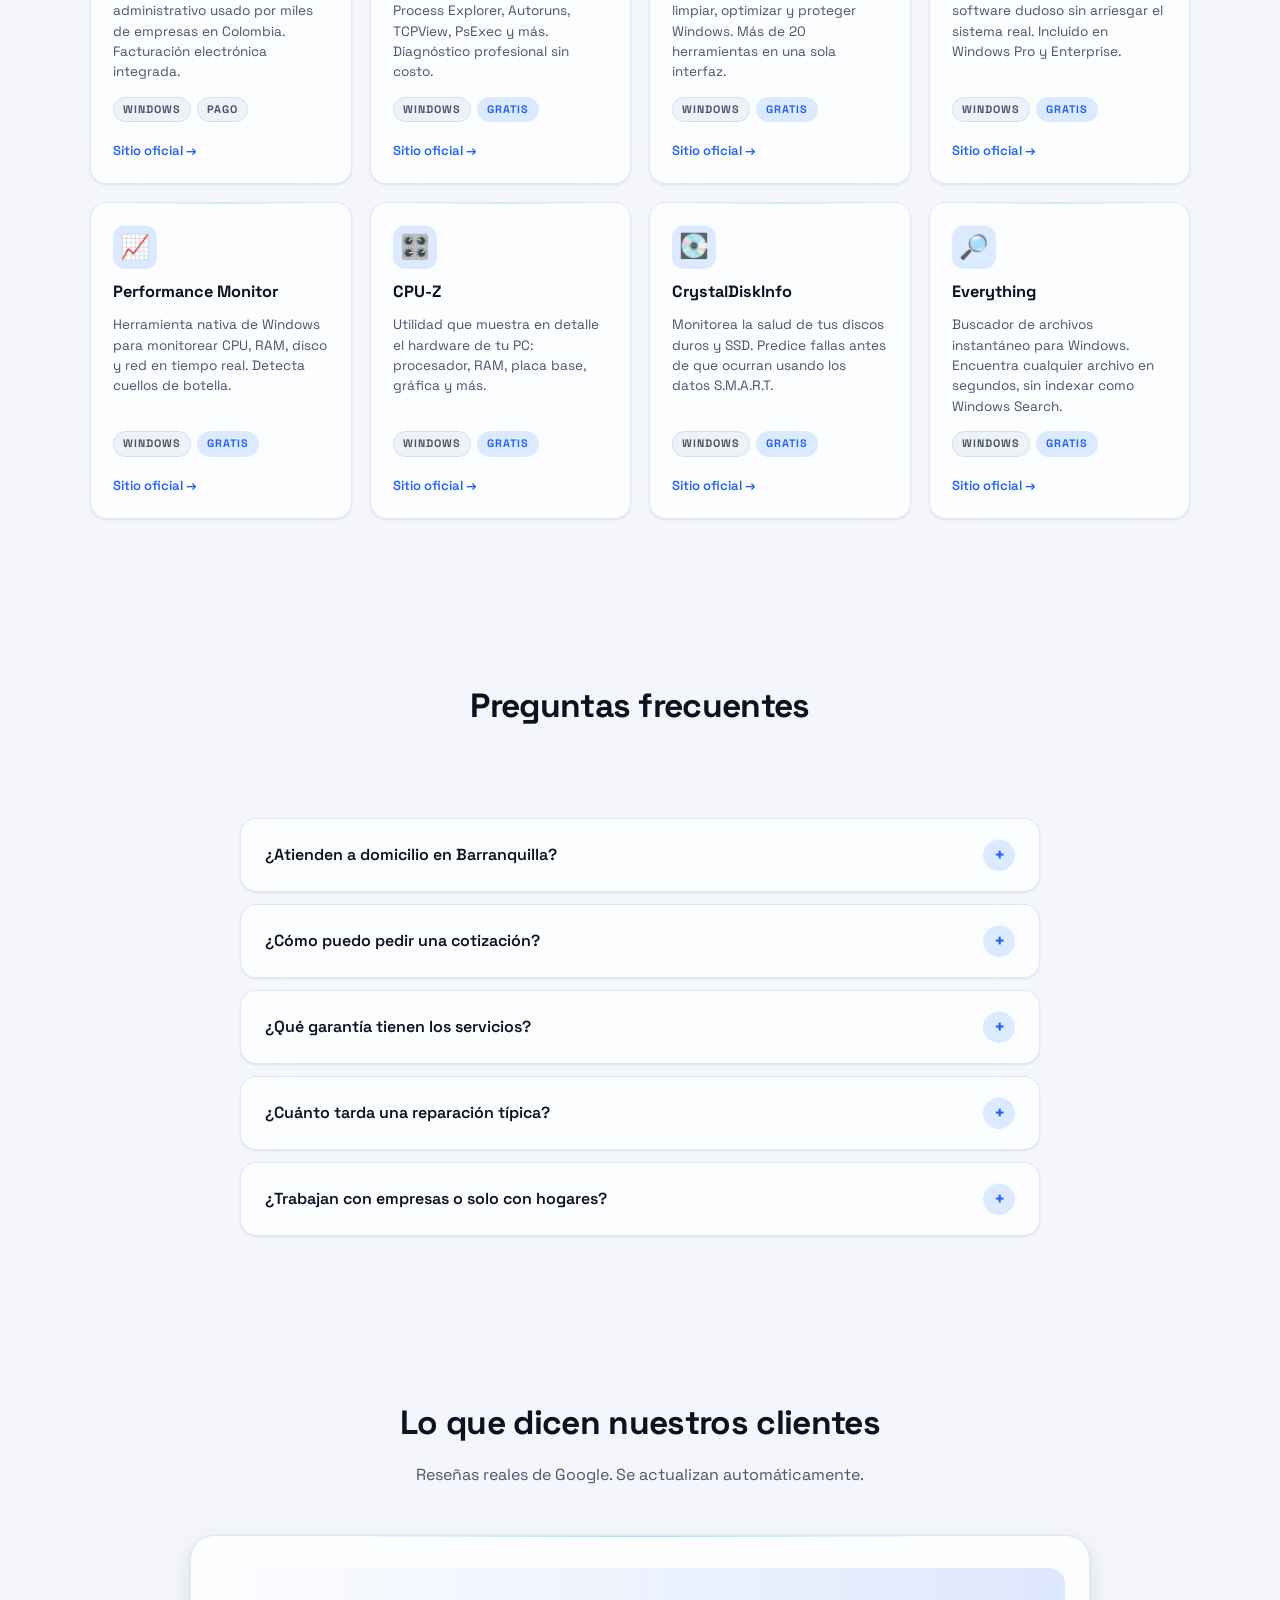
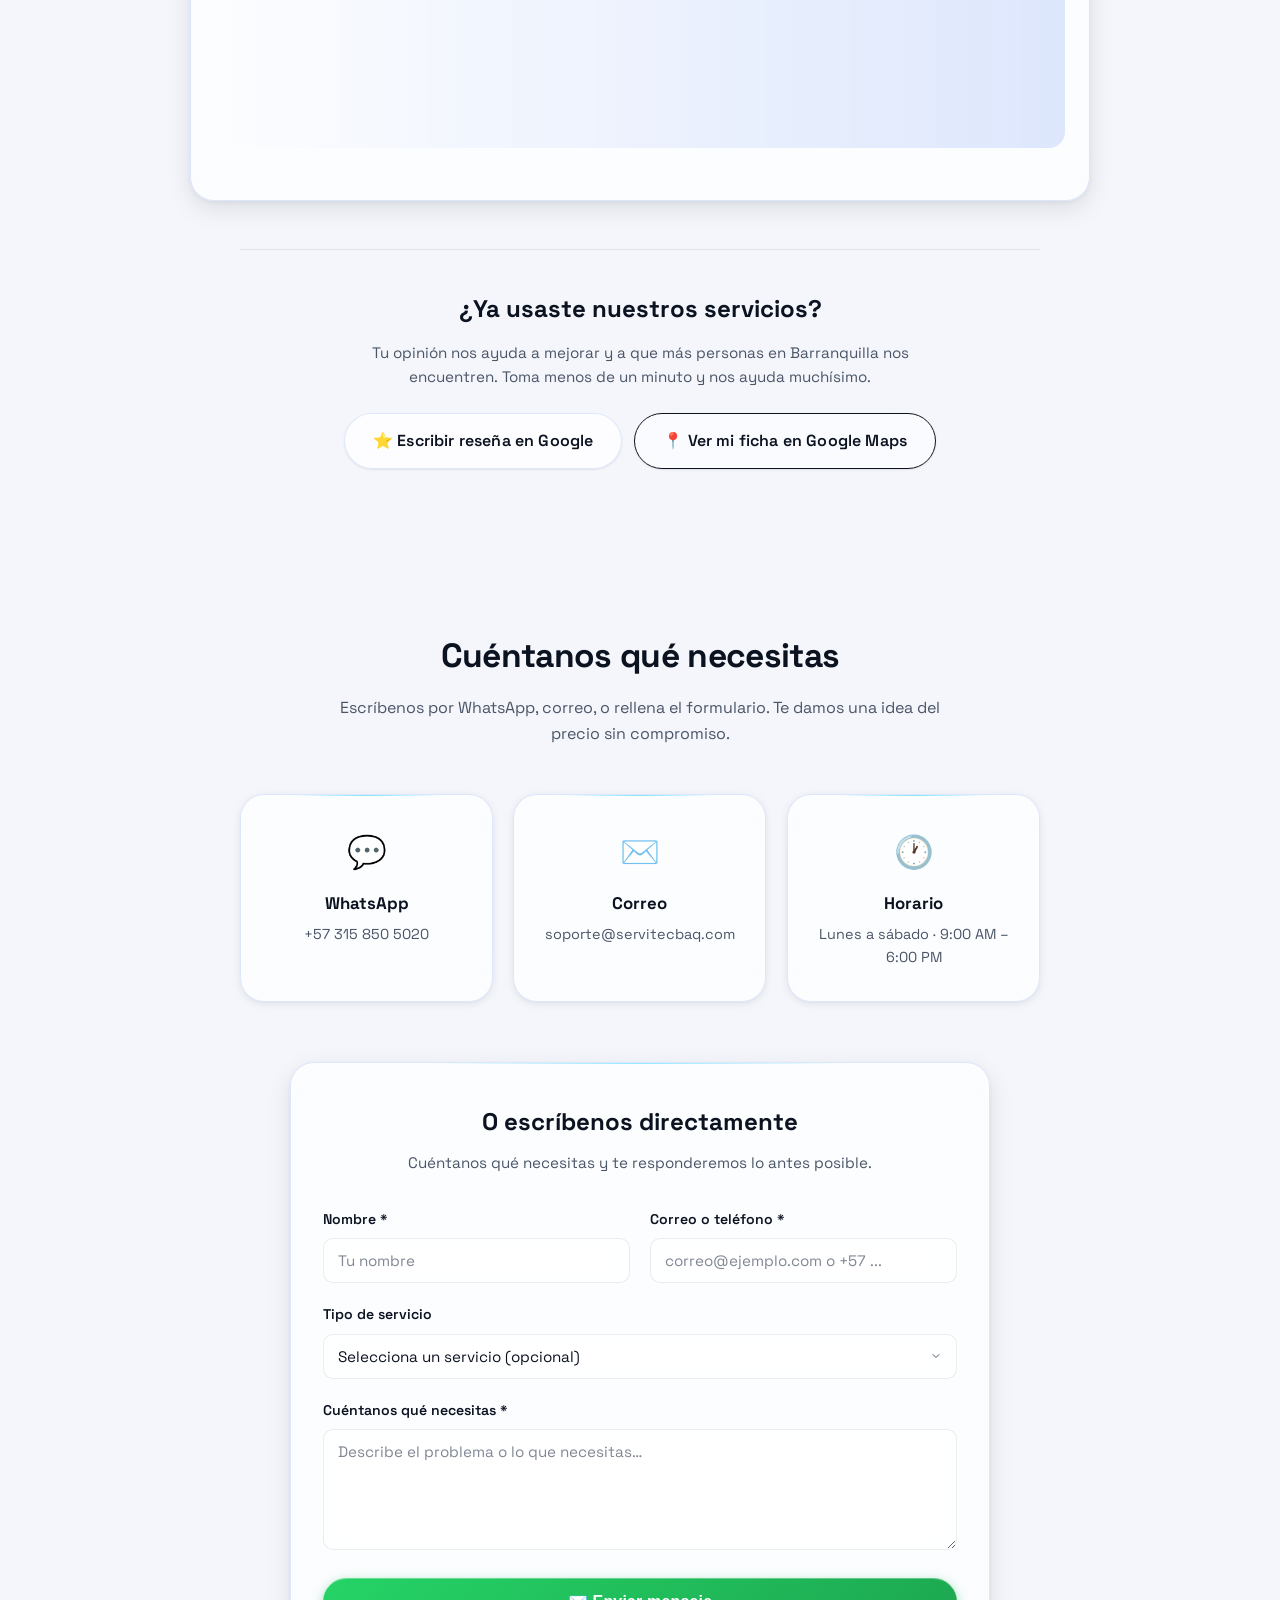
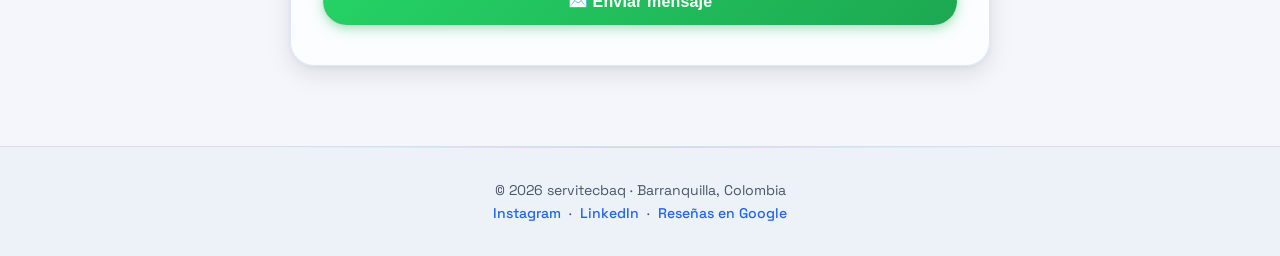
==== commit aa45932f: "Updated" ====
--- a/index.html
+++ b/index.html
@@ -512,7 +512,7 @@
         <a href="mailto:soporte@servitecbaq.com" class="contact-card" data-cursor="hover">
           <span class="contact-icon">✉️</span>
           <h3>Correo</h3>
-          <p>ssoporte@servitecbaq.com</p>
+          <p>soporte@servitecbaq.com</p>
         </a>
         <div class="contact-card">
           <span class="contact-icon">🕐</span>
